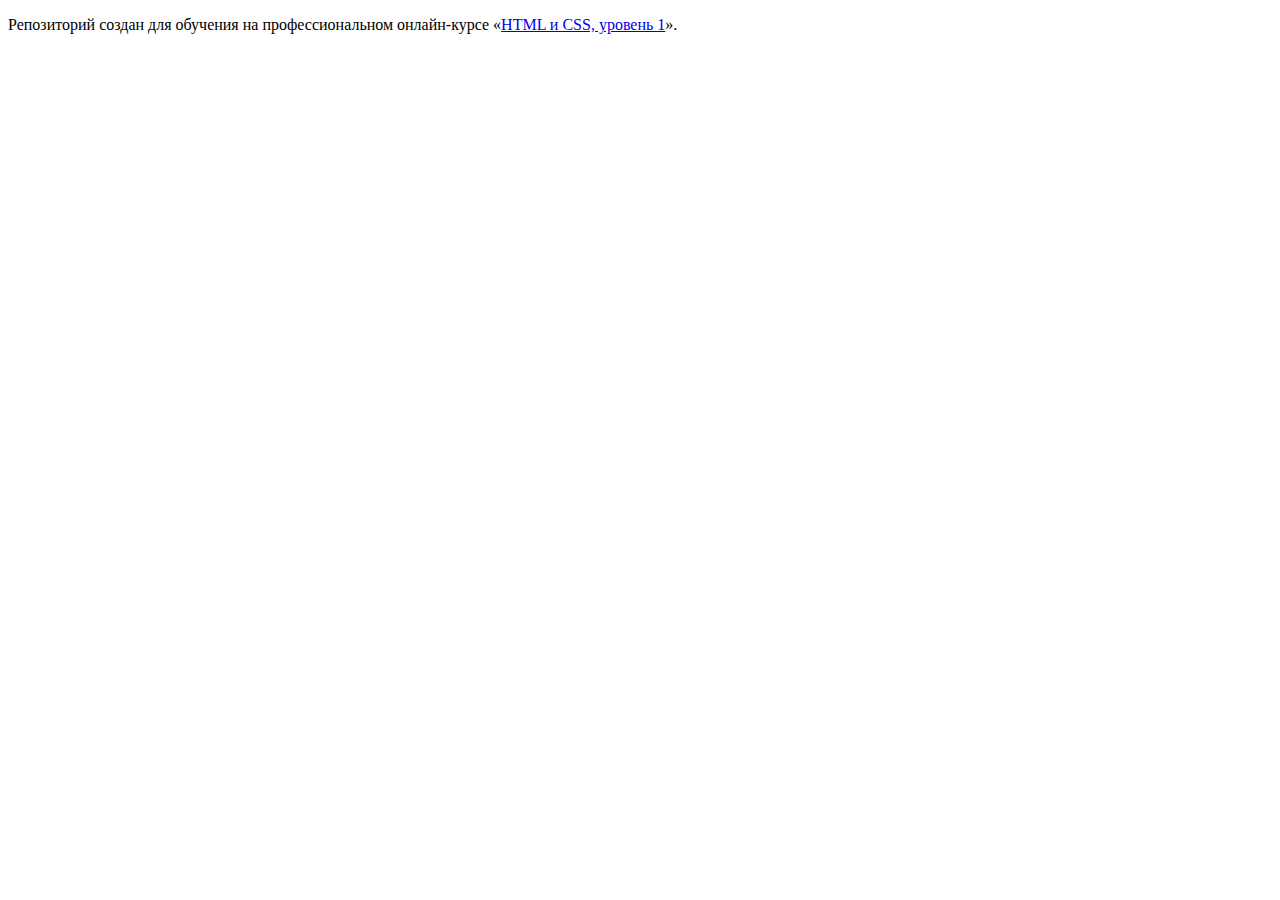
==== index.html @ 5f6dd6d1 ":hatching_chick:" ====
<!DOCTYPE html>
<html lang="ru">
  <head>
    <meta charset="utf-8">
    <title>HTML Academy: Девайс</title>
  </head>
  <body>

    <p>Репозиторий создан для обучения на профессиональном онлайн‑курсе «<a href="https://htmlacademy.ru/intensive/htmlcss">HTML и CSS, уровень 1</a>».</p>

  </body>
</html>
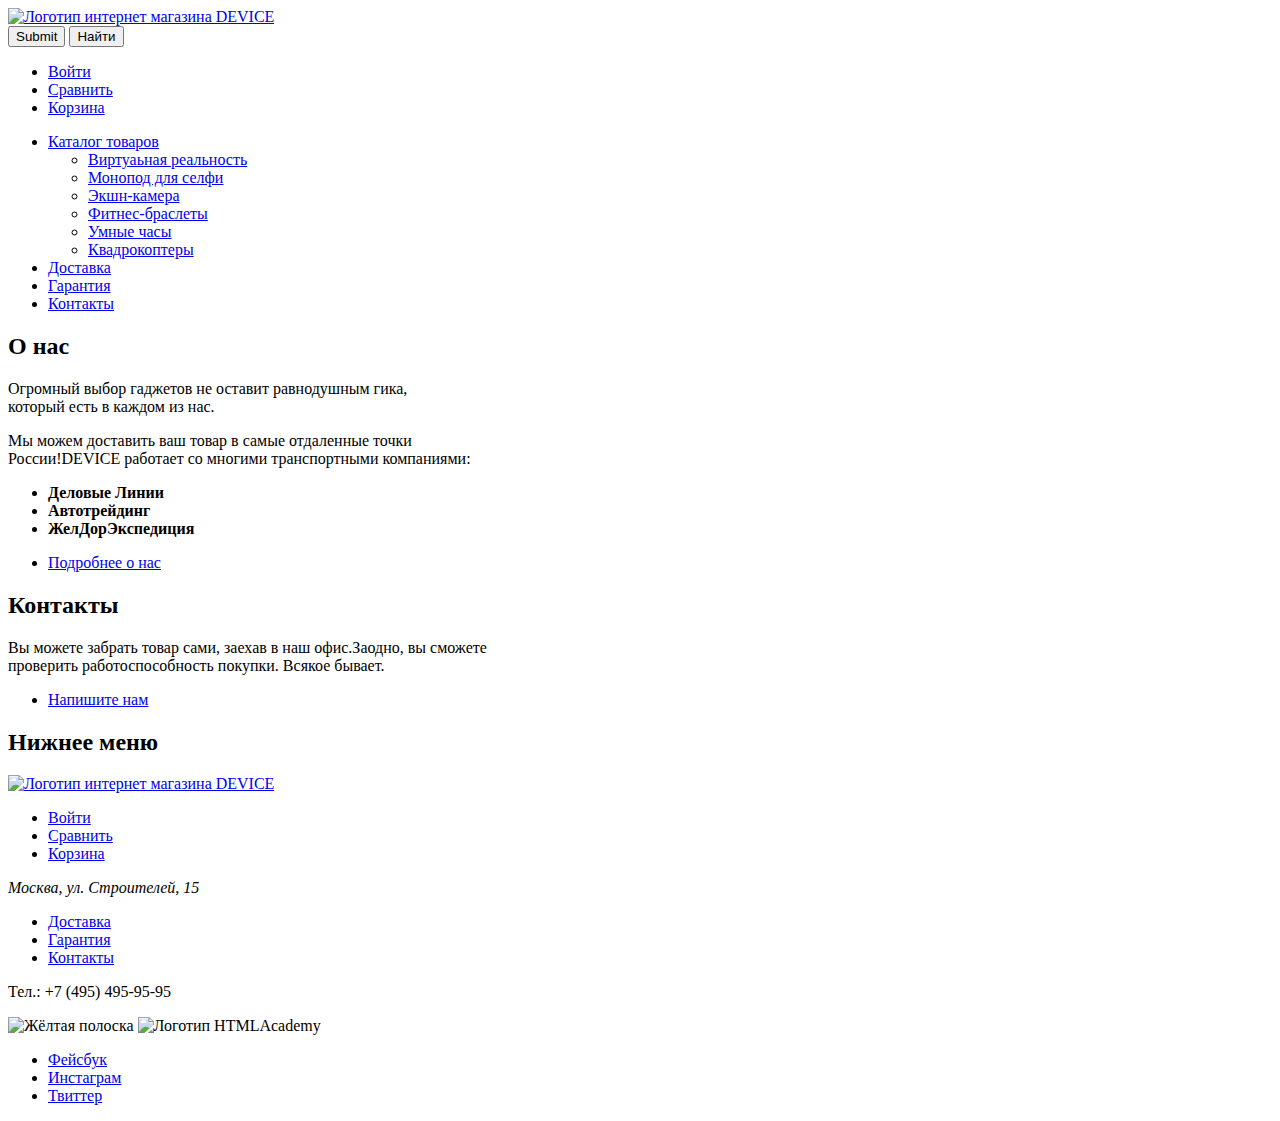
==== commit 62ecb8b2: "Разметка" ====
--- a/index.html
+++ b/index.html
@@ -5,8 +5,105 @@
     <title>HTML Academy: Девайс</title>
   </head>
   <body>
+<header class="main-header">
+  <a class="main-header-logo" href="index.html">
+    <img src="img/logo.svg" width="" height="" alt="Логотип интернет магазина DEVICE">
+  </a>
+    <form class="site-search">
+          <input type="submit" class="search-item" placeholder="Поиск по сайту">
+          <button type="submit" class="button">Найти</button>
+      </form>
+      <ul class="main-header">
+        <li class="login"><a href="#">Войти</a></li>  
+        <li class="compare"><a href="#">Сравнить</a></li>
+        <li class="basket"><a href="#">Корзина</a></li>
+      </ul>
+      <nav class="main-navigation">
+        <ul class="sait-navigation"> 
+          <li><a href="catalog.html">Каталог товаров</a></li>
+          <ul class="investment-catalog"> 
+              <li><a href="#">Виртуаьная реальность</a></li>
+              <li><a href="#">Монопод для селфи</a></li> 
+              <li><a href="#">Экшн-камера</a></li>  
+              <li><a href="#">Фитнес-браслеты</a></li>
+              <li><a href="#">Умные часы</a></li>  
+              <li><a href="#">Квадрокоптеры</a></li>             
+            </ul>
+          <li><a href="#">Доставка</a></li> 
+          <li><a href="#">Гарантия</a></li>  
+          <li><a href="#">Контакты</a></li>           
+        </ul>
+      </nav>
+  </header>  
 
-    <p>Репозиторий создан для обучения на профессиональном онлайн‑курсе «<a href="https://htmlacademy.ru/intensive/htmlcss">HTML и CSS, уровень 1</a>».</p>
+  <main class="container">
 
+    <section class="info-us">
+      <h2>О нас</h2>
+      <p>Огромный выбор гаджетов не оставит равнодушным гика,<br>
+         который есть в каждом из нас.</p>
+      <p>Мы можем доставить ваш товар в самые отдаленные точки<br>
+         России!DEVICE работает со многими транспортными компаниями:</p>
+      <ul class="info-logistic">
+        <li><strong>Деловые Линии</strong></li>
+        <li><strong>Автотрейдинг</strong></li>
+        <li><strong>ЖелДорЭкспедиция</strong></li>
+      </ul>    
+      <ul>
+          <li><a href="#">Подробнее о нас</a></li>        
+        </ul>
+    </section>
+
+    <section class="contacts">
+      <h2>Контакты</h2>
+      <p>Вы можете забрать товар сами, заехав в наш офис.Заодно, вы сможете<br>
+         проверить работоспособность покупки. Всякое бывает.</p>
+         <div class="map">
+           <a href="map.html"></a>
+          </div>
+          <ul>          
+              <li><a href="#">Напишите нам</a></li>
+            </ul>
+    </section>
+     </main>
+
+  <footer class="main-footer">
+    <section>
+        <h2 class="visually-hidden">Нижнее меню</h2>    
+      <a class="main-header-logo" href="index.html">
+          <img src="img/logo.svg" width="" height="" alt="Логотип интернет магазина DEVICE">
+        </a>        
+        <ul class="main-header">
+          <li class="login"><a href="#">Войти</a></li>  
+          <li class="compare"><a href="#">Сравнить</a></li>
+          <li class="basket"><a href="#">Корзина</a></li>
+        </ul>     
+        <div class="adress">
+            <address>Москва, ул. Строителей, 15</address>   
+        </div>        
+        <div class="footer-elements">
+          <ul class="footer-elements-list">
+              <li><a href="#">Доставка</a></li> 
+              <li><a href="#">Гарантия</a></li>  
+              <li><a href="#">Контакты</a></li>   
+          </ul>
+        </div>
+        <div class="tel">
+          <p>Тел.: +7 (495) 495-95-95</p>
+        </div>        
+      </section>
+  </footer>
+
+  <div>
+    <img src="http://placehold.it/150x100" alt="Жёлтая полоска">
+    <img src="http://placehold.it/150x100" alt="Логотип HTMLAcademy">
+  </div>
+  <div class="footer-social">
+    <ul class="social-list">      
+      <li><a class="social-button" href="https://www.facebook.com">Фейсбук</a></li> 
+      <li><a class="social-button" href="https://www.instagram.com">Инстаграм</a></li>
+      <li><a class="social-button" href="https://twitter.com">Твиттер</a></li> 
+    </ul>
+  </div> 
   </body>
 </html>
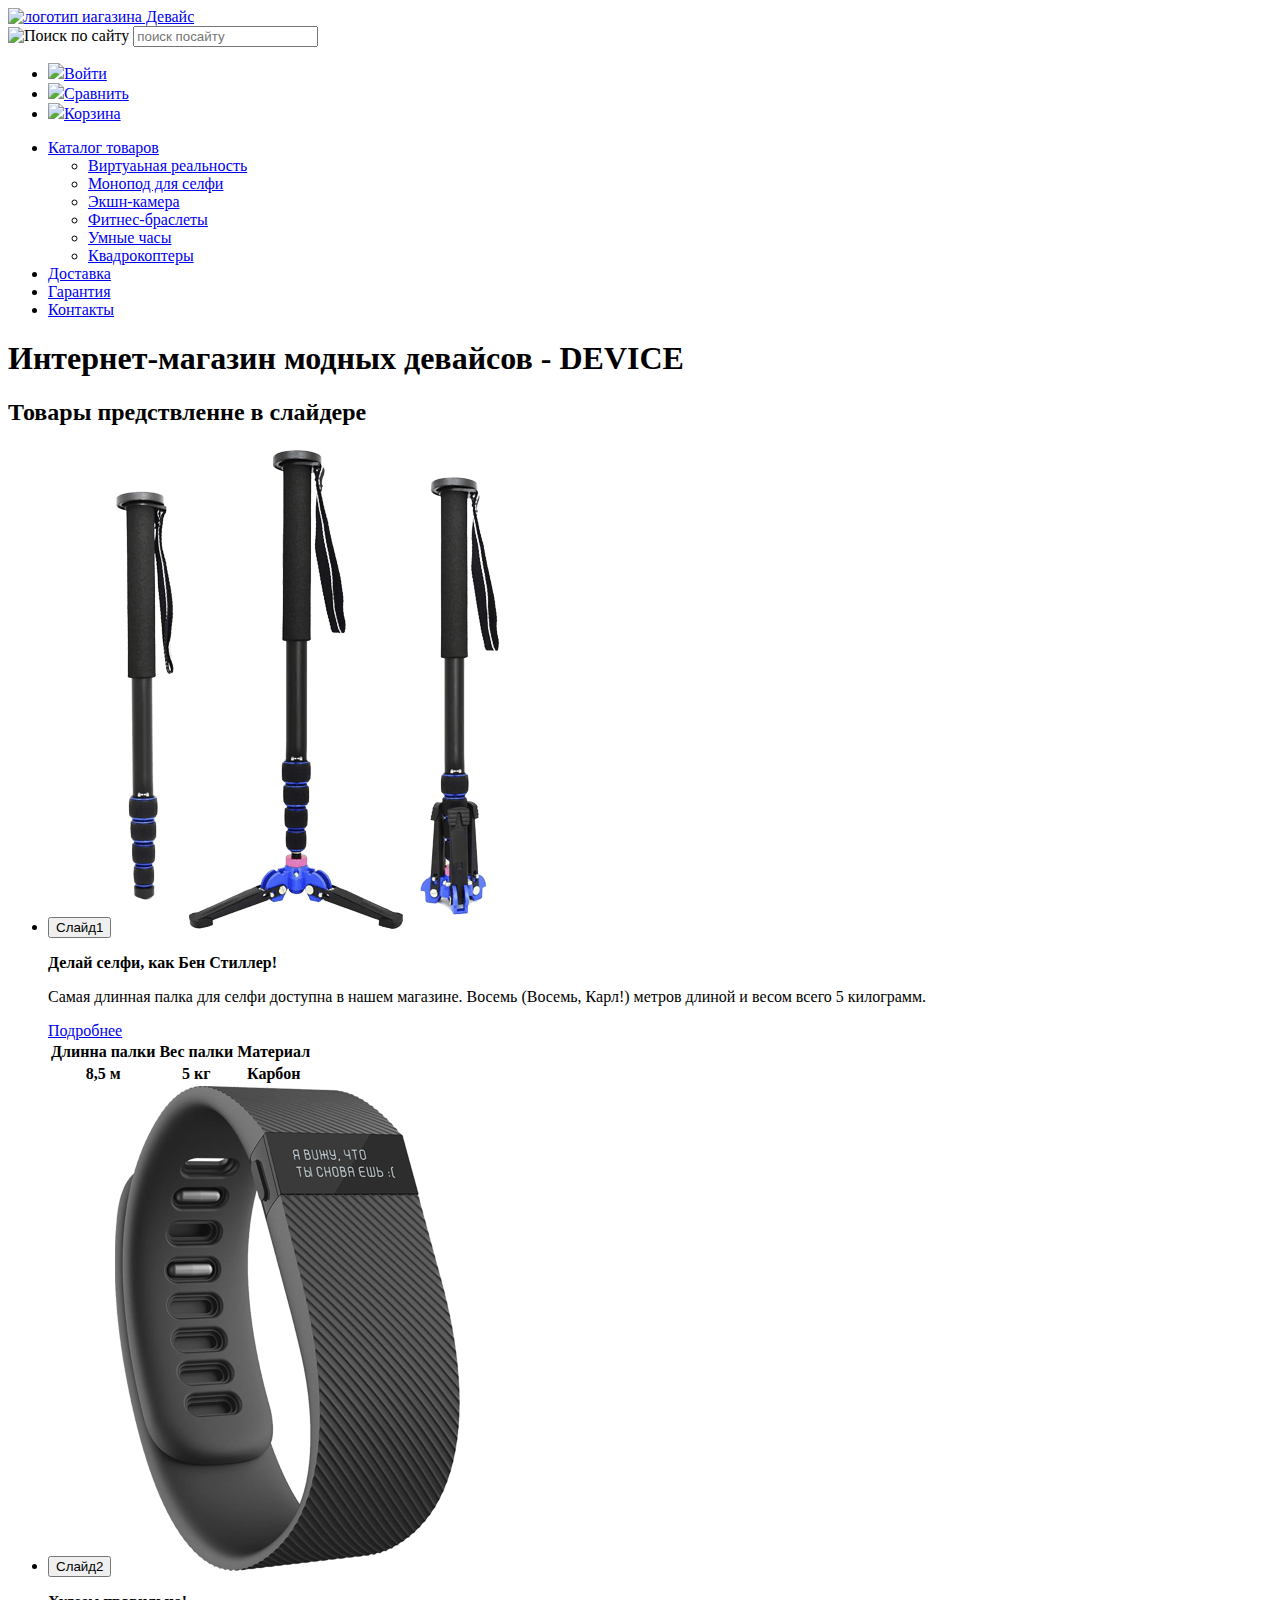
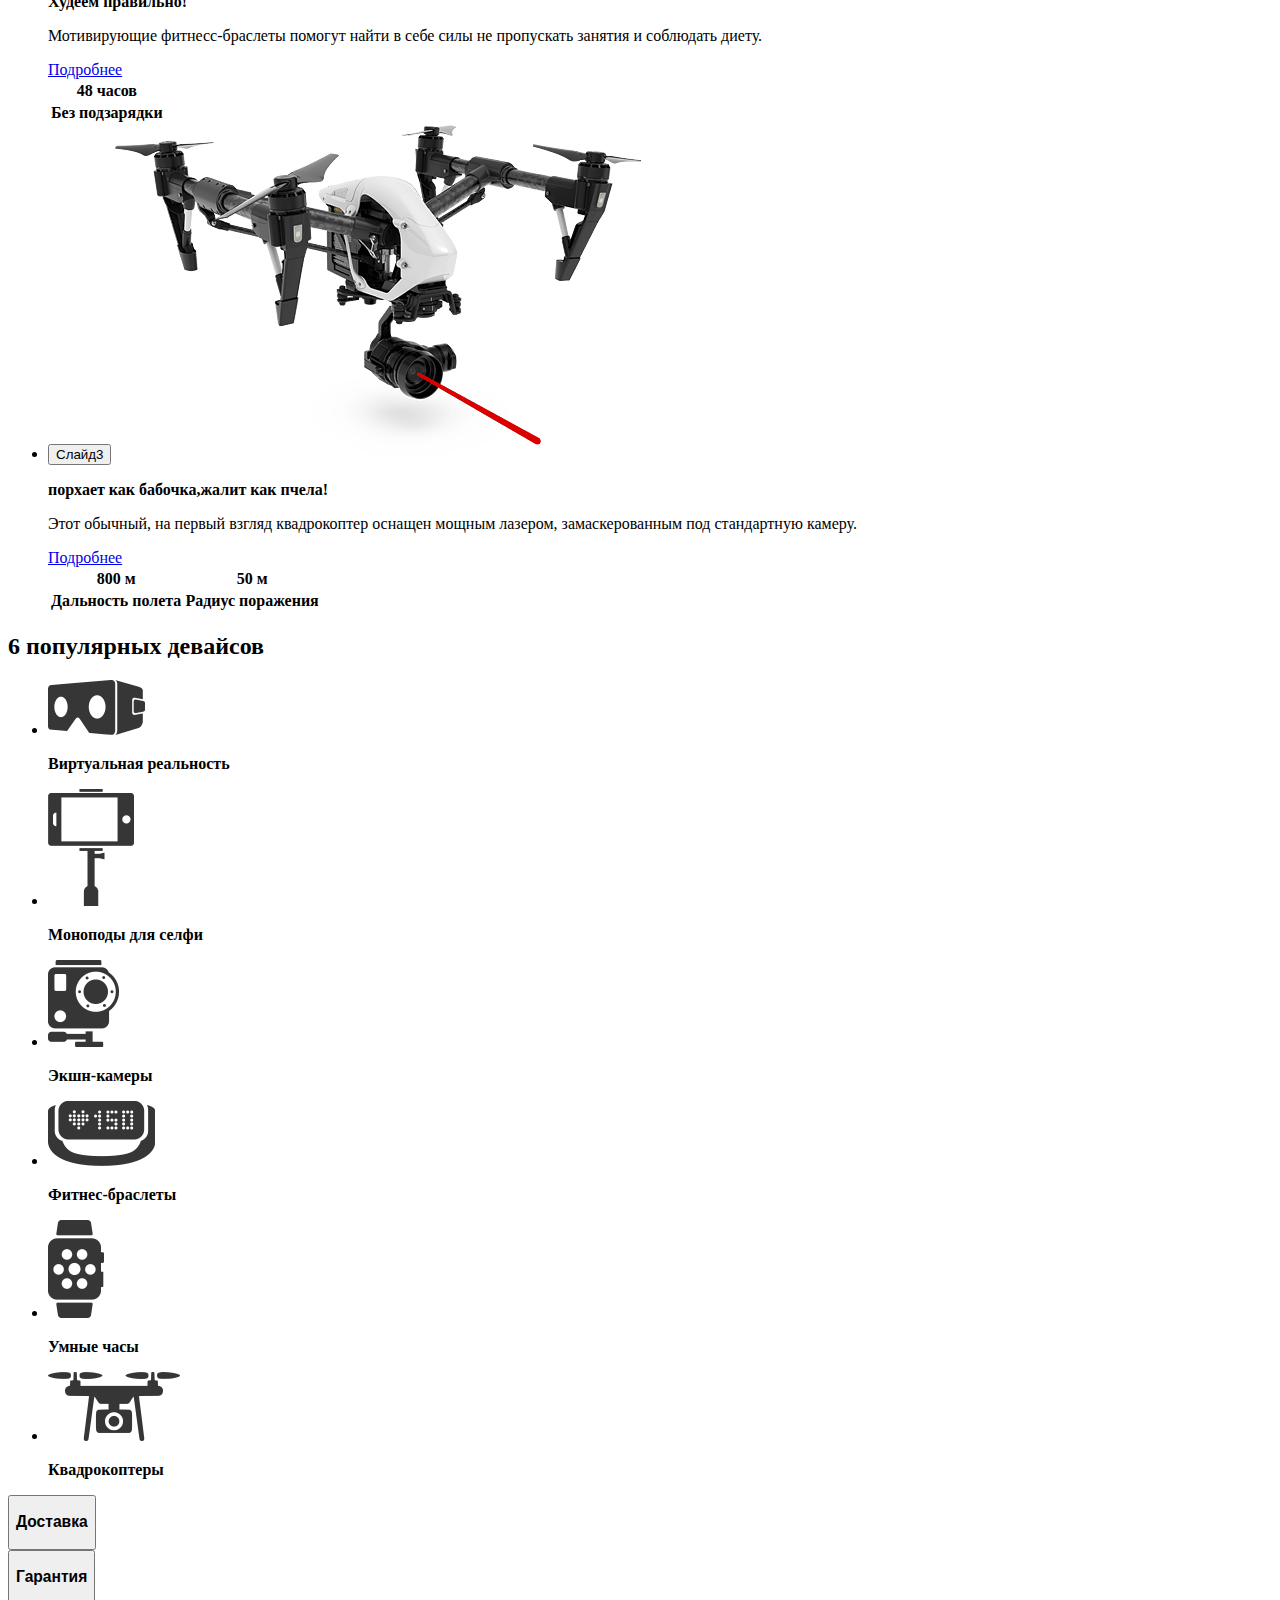
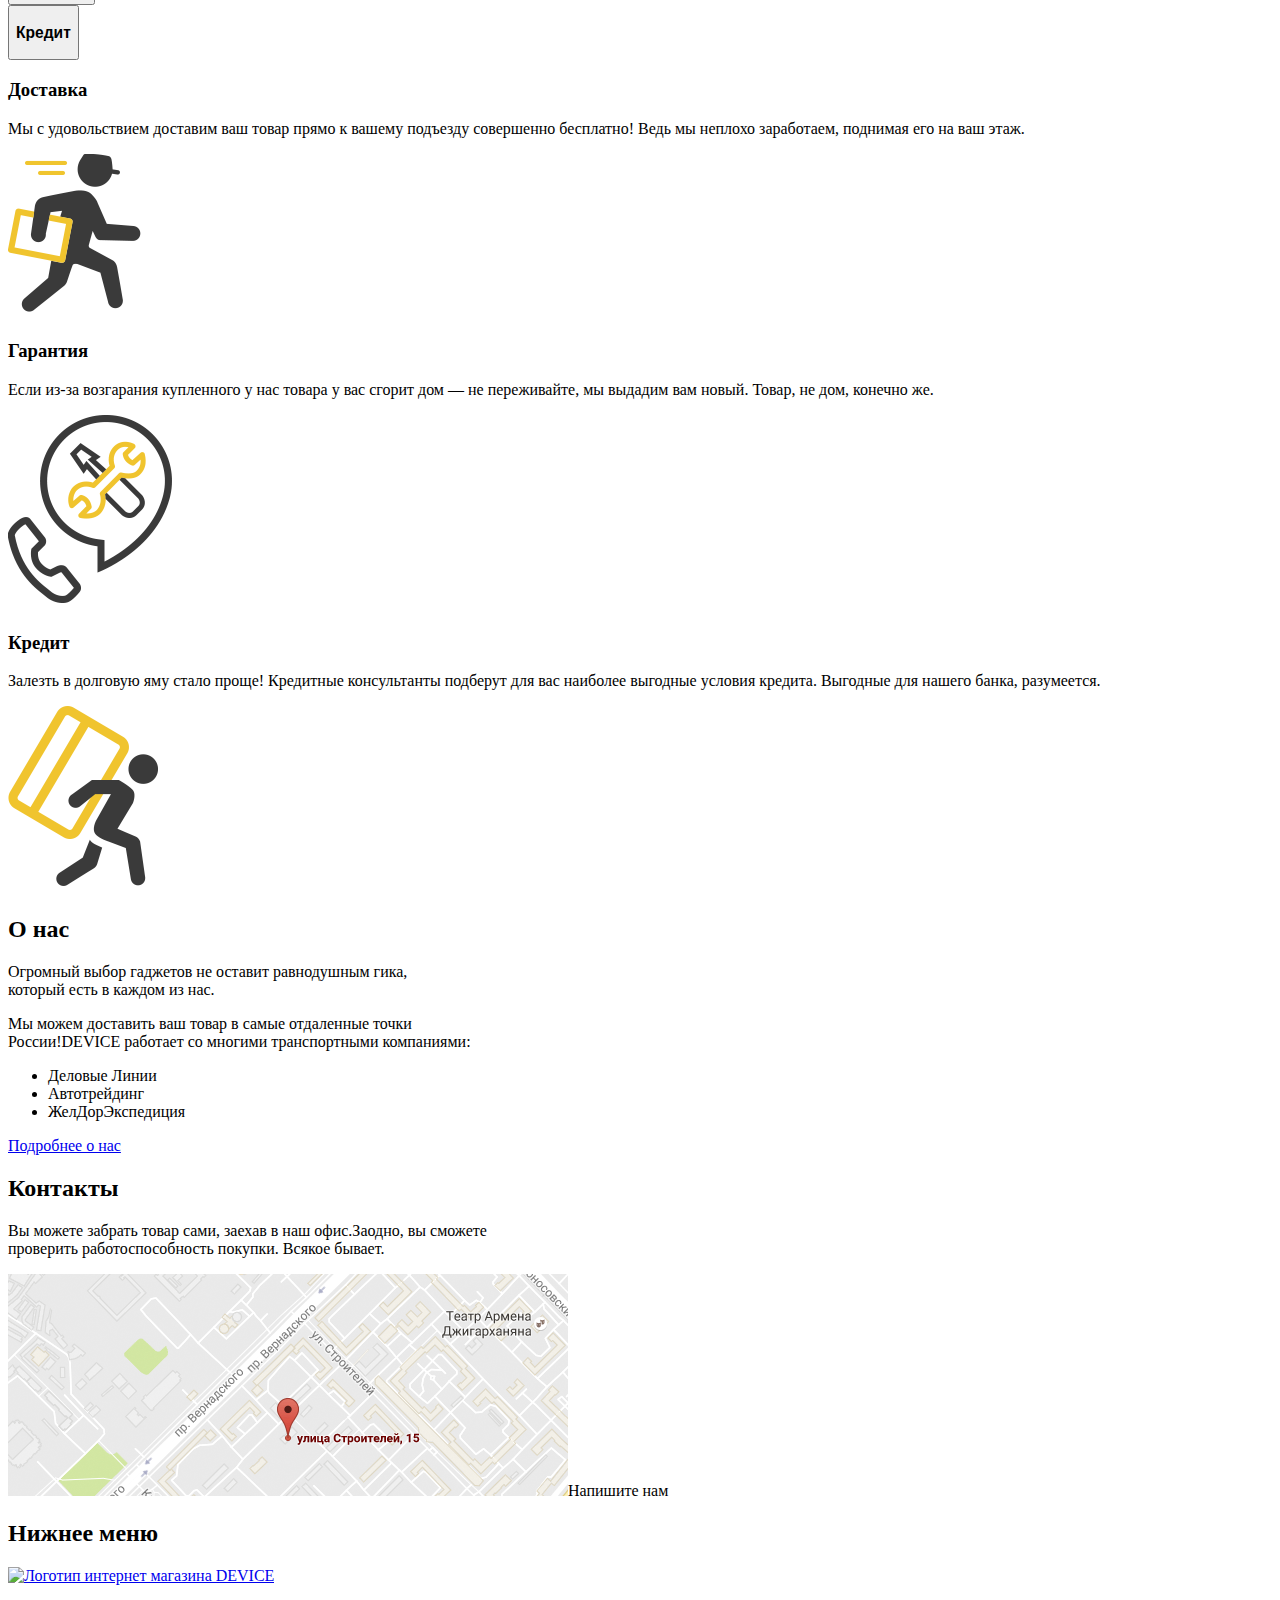
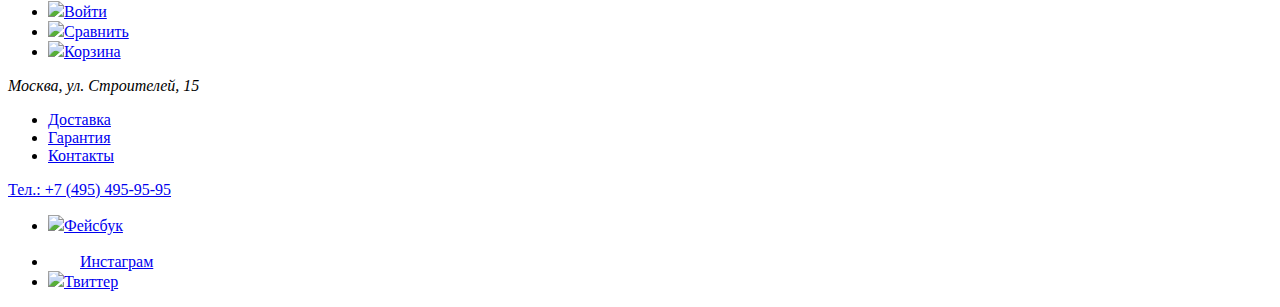
==== commit a264aa49: "исправил ошибки" ====
--- a/index.html
+++ b/index.html
@@ -1,109 +1,253 @@
 <!DOCTYPE html>
 <html lang="ru">
-  <head>
-    <meta charset="utf-8">
-    <title>HTML Academy: Девайс</title>
-  </head>
-  <body>
-<header class="main-header">
-  <a class="main-header-logo" href="index.html">
-    <img src="img/logo.svg" width="" height="" alt="Логотип интернет магазина DEVICE">
-  </a>
-    <form class="site-search">
-          <input type="submit" class="search-item" placeholder="Поиск по сайту">
-          <button type="submit" class="button">Найти</button>
-      </form>
-      <ul class="main-header">
-        <li class="login"><a href="#">Войти</a></li>  
-        <li class="compare"><a href="#">Сравнить</a></li>
-        <li class="basket"><a href="#">Корзина</a></li>
-      </ul>
-      <nav class="main-navigation">
-        <ul class="sait-navigation"> 
-          <li><a href="catalog.html">Каталог товаров</a></li>
-          <ul class="investment-catalog"> 
-              <li><a href="#">Виртуаьная реальность</a></li>
-              <li><a href="#">Монопод для селфи</a></li> 
-              <li><a href="#">Экшн-камера</a></li>  
-              <li><a href="#">Фитнес-браслеты</a></li>
-              <li><a href="#">Умные часы</a></li>  
-              <li><a href="#">Квадрокоптеры</a></li>             
-            </ul>
-          <li><a href="#">Доставка</a></li> 
-          <li><a href="#">Гарантия</a></li>  
-          <li><a href="#">Контакты</a></li>           
-        </ul>
-      </nav>
-  </header>  
-
-  <main class="container">
-
-    <section class="info-us">
-      <h2>О нас</h2>
-      <p>Огромный выбор гаджетов не оставит равнодушным гика,<br>
-         который есть в каждом из нас.</p>
-      <p>Мы можем доставить ваш товар в самые отдаленные точки<br>
-         России!DEVICE работает со многими транспортными компаниями:</p>
-      <ul class="info-logistic">
-        <li><strong>Деловые Линии</strong></li>
-        <li><strong>Автотрейдинг</strong></li>
-        <li><strong>ЖелДорЭкспедиция</strong></li>
-      </ul>    
-      <ul>
-          <li><a href="#">Подробнее о нас</a></li>        
-        </ul>
-    </section>
-
-    <section class="contacts">
-      <h2>Контакты</h2>
-      <p>Вы можете забрать товар сами, заехав в наш офис.Заодно, вы сможете<br>
-         проверить работоспособность покупки. Всякое бывает.</p>
-         <div class="map">
-           <a href="map.html"></a>
-          </div>
-          <ul>          
-              <li><a href="#">Напишите нам</a></li>
-            </ul>
-    </section>
-     </main>
-
-  <footer class="main-footer">
-    <section>
-        <h2 class="visually-hidden">Нижнее меню</h2>    
-      <a class="main-header-logo" href="index.html">
-          <img src="img/logo.svg" width="" height="" alt="Логотип интернет магазина DEVICE">
-        </a>        
-        <ul class="main-header">
-          <li class="login"><a href="#">Войти</a></li>  
-          <li class="compare"><a href="#">Сравнить</a></li>
-          <li class="basket"><a href="#">Корзина</a></li>
-        </ul>     
-        <div class="adress">
-            <address>Москва, ул. Строителей, 15</address>   
-        </div>        
-        <div class="footer-elements">
-          <ul class="footer-elements-list">
-              <li><a href="#">Доставка</a></li> 
-              <li><a href="#">Гарантия</a></li>  
-              <li><a href="#">Контакты</a></li>   
-          </ul>
-        </div>
-        <div class="tel">
-          <p>Тел.: +7 (495) 495-95-95</p>
-        </div>        
-      </section>
-  </footer>
-
-  <div>
-    <img src="http://placehold.it/150x100" alt="Жёлтая полоска">
-    <img src="http://placehold.it/150x100" alt="Логотип HTMLAcademy">
-  </div>
-  <div class="footer-social">
-    <ul class="social-list">      
-      <li><a class="social-button" href="https://www.facebook.com">Фейсбук</a></li> 
-      <li><a class="social-button" href="https://www.instagram.com">Инстаграм</a></li>
-      <li><a class="social-button" href="https://twitter.com">Твиттер</a></li> 
-    </ul>
-  </div> 
-  </body>
-</html>
+<head>
+	<meta charset="utf-8">
+	<title>HTML Academy: Девайс</title>
+</head>
+<body>
+	<header class="main-header">
+		<a class="main-header-logo" href="index.html"><img alt="логотип иагазина Девайс" src="img/logo.svg"></a>
+		<form action="" class="search" method="get">
+			<img alt="Поиск по сайту" src="img/search.svg"> <input class="input-search" name="search" placeholder="поиск посайту" type="search"><!--Убрал кнопку найти-->
+		</form>
+		<ul class="main-header">
+			<li class="login">
+				<a href="#"><img src="img/user.svg">Войти</a>
+			</li>
+			<li class="compare">
+				<a href="#"><img src="img/compare.svg">Сравнить</a>
+			</li>
+			<li class="basket">
+				<a href="#"><img src="img/cart.svg">Корзина</a>
+			</li>
+		</ul>
+		<nav class="main-navigation">
+			<ul class="sait-navigation">
+				<li>
+					<a href="catalog.html">Каталог товаров</a>
+				</li>
+				<li style="list-style: none; display: inline">
+					<ul class="investment-catalog">
+						<li>
+							<a href="#">Виртуаьная реальность</a>
+						</li>
+						<li>
+							<a href="#">Монопод для селфи</a>
+						</li>
+						<li>
+							<a href="#">Экшн-камера</a>
+						</li>
+						<li>
+							<a href="#">Фитнес-браслеты</a>
+						</li>
+						<li>
+							<a href="#">Умные часы</a>
+						</li>
+						<li>
+							<a href="#">Квадрокоптеры</a>
+						</li>
+					</ul>
+				</li>
+				<li>
+					<a href="#">Доставка</a>
+				</li>
+				<li>
+					<a href="#">Гарантия</a>
+				</li>
+				<li>
+					<a href="#">Контакты</a>
+				</li>
+			</ul>
+		</nav>
+	</header>
+	<main class="container">
+		<h1 class="visually-hidden">Интернет-магазин модных девайсов - DEVICE</h1><!--добавляю слайдер-->
+		<section class="slaider">
+			<h2 class="visually-hidden">Товары предствленне в слайдере</h2>
+			<ul class="slider-button">
+				<li class="slider-radio">
+					<button class="slider-btn" type="button">Слайд1</button> <img alt="первый слайд" src="img/slider-1.png">
+					<p><b>Делай селфи, как Бен Стиллер!</b></p>
+					<p>Самая длинная палка для селфи доступна в нашем магазине. Восемь (Восемь, Карл!) метров длиной и весом всего 5 килограмм.</p><a href="#">Подробнее</a>
+					<table>
+						<tr>
+							<th>Длинна палки</th>
+							<th>Вес палки</th>
+							<th>Материал</th>
+						</tr>
+						<tr>
+							<th>8,5 м</th>
+							<th>5 кг</th>
+							<th>Карбон</th>
+						</tr>
+					</table>
+				</li>
+				<li class="slider-radio">
+					<button class="slider-btn" type="button">Слайд2</button> <img alt="Фитнес-браслет" src="img/slider-2.png">
+					<p><b>Худеем правильно!</b></p>
+					<p>Мотивирующие фитнесc-браслеты помогут найти в себе силы не пропускать занятия и соблюдать диету.</p><a href="#">Подробнее</a>
+					<table>
+						<tr>
+							<th>48 часов</th>
+						</tr>
+						<tr>
+							<th>Без подзарядки</th>
+						</tr>
+					</table>
+				</li>
+				<li class="slider-radio">
+					<button class="slider-btn" type="button">Слайд3</button> <img src="img/slider-3.png">
+					<p><b>порхает как бабочка,жалит как пчела!</b></p>
+					<p>Этот обычный, на первый взгляд квадрокоптер оснащен мощным лазером, замаскерованным под стандартную камеру.</p><a href="#">Подробнее</a>
+					<table>
+						<tr>
+							<th>800 м</th>
+							<th>50 м</th>
+						</tr>
+						<tr>
+							<th>Дальность полета</th>
+							<th>Радиус поражения</th>
+						</tr>
+					</table>
+				</li>
+			</ul>
+		</section>
+		<section class="popular-product">
+			<h2 class="visually-hidden">6 популярных девайсов</h2>
+			<ul class="popular-list">
+				<li class="popular-item">
+					<img alt="Виртуальная реальность" src="img/virtual-really.svg">
+					<p><b>Виртуальная реальность</b></p>
+				</li>
+				<li class="popular-item">
+					<a href="catalog.html"><img alt="Моноподы для селфи" src="img/selfy-monopod.svg"></a>
+					<p><b>Моноподы для селфи</b></p>
+				</li>
+				<li class="popular-item">
+					<img alt="Экшн-камеры" src="img/action-camera.svg">
+					<p><b>Экшн-камеры</b></p>
+				</li>
+				<li class="popular-item">
+					<img alt="Фитнес-браслеты" src="img/fitness-br.svg">
+					<p><b>Фитнес-браслеты</b></p>
+				</li>
+				<li class="popular-item">
+					<img alt="Умные часы" src="img/clock.svg">
+					<p><b>Умные часы</b></p>
+				</li>
+				<li class="popular-item">
+					<img alt="Квадрокоптеры" src="img/dron.svg">
+					<p><b>Квадрокоптеры</b></p>
+				</li>
+			</ul>
+		</section>
+		<section class="side-slider-delivery-guarantee-credit">
+			<div class="dilivery-slide">
+				<button class="dilivery-slide slide-delivery" type="button">
+				<h3>Доставка</h3></button>
+			</div>
+			<div class="guarantee-slide">
+				<button class="guarantee-slide slide-guarantee" type="button">
+				<h3>Гарантия</h3></button>
+			</div>
+			<div class="loan-slide">
+				<button class="loan-slide slide-credit" type="button">
+				<h3>Кредит</h3></button>
+			</div>
+		</section>
+		<section class="servises-delivery">
+			<div class="delivery-info">
+			   <h3>Доставка</h3>
+            <p>Мы с удовольствием доставим ваш товар прямо к вашему подъезду совершенно бесплатно! Ведь мы неплохо заработаем, поднимая его на ваш этаж.</p>
+            <img alt="картинка в доставке" src="img/delivery.png">
+         </div>
+		</section>
+		<section class="servises-guarantee">
+			<div class="guarantee-info">
+			   <h3>Гарантия</h3>
+            <p>Если из-за возгарания купленного у нас товара у вас сгорит дом — не переживайте, мы выдадим вам новый. Товар, не дом, конечно же.</p>
+            <img alt="картинка в гарантии" src="img/warranty.png">
+         </div>
+		</section>
+		<section class="servises-credit">
+			<div class="credit-info">
+			   <h3>Кредит</h3>
+            <p>Залезть в долговую яму стало проще! Кредитные консультанты подберут для вас наиболее выгодные условия кредита. Выгодные для нашего банка, разумеется.</p>
+            <img alt="Картинка про кредит" src="img/credit.png">
+         </div>
+		</section>
+		<section class="info-us">
+			<h2>О нас</h2>
+			<p>Огромный выбор гаджетов не оставит равнодушным гика,<br>
+			который есть в каждом из нас.</p>
+			<p>Мы можем доставить ваш товар в самые отдаленные точки<br>
+         России!DEVICE работает со многими транспортными компаниями:
+         </p>
+			<ul class="info-logistic">
+				<li>Деловые Линии</li>
+				<li>Автотрейдинг</li>
+				<li>ЖелДорЭкспедиция</li>
+         </ul>
+         <a href="#">Подробнее о нас</a><!--Убрал список-->
+		</section>
+		<section class="contacts">
+			<h2>Контакты</h2>
+			<p>Вы можете забрать товар сами, заехав в наш офис.Заодно, вы сможете<br>
+			проверить работоспособность покупки. Всякое бывает.</p>
+			<div class="map">
+				<a href="map.html"></a>
+			</div>
+			<div class="map-site">
+				<img class="map-item" src="img/map.jpg.png">Напишите нам<!--Убрал список-->
+			</div>
+		</section>
+	</main>
+	<footer class="main-footer">
+		<!--Убрал section-->
+		<h2 class="visually-hidden">Нижнее меню</h2><a class="main-header-logo" href="index.html"><img alt="Логотип интернет магазина DEVICE" height="" src="img/logo.svg" width=""></a>
+		<ul class="raight-footer-section">
+			<li class="login">
+				<a href="#"><img src="img/user.svg">Войти</a>
+			</li>
+			<li class="compare">
+				<a href="#"><img src="img/compare.svg">Сравнить</a>
+			</li>
+			<li class="basket">
+				<a href="#"><img src="img/cart.svg">Корзина</a>
+			</li>
+		</ul>
+		<div class="adress">
+			<address>
+				Москва, ул. Строителей, 15
+			</address>
+		</div>
+		<div class="footer-elements">
+			<ul class="footer-elements-list">
+				<li>
+					<a href="#">Доставка</a>
+				</li>
+				<li>
+					<a href="#">Гарантия</a>
+				</li>
+				<li>
+					<a href="#">Контакты</a>
+				</li>
+			</ul>
+		</div><a href="tel">Тел.: +7 (495) 495-95-95</a><!--Убрал div и p-->
+	</footer>
+	<div class="footer-social">
+		<ul class="social-list">
+			<!--здесь привел в порядок svg-->
+			<li>
+				<a class="social-button" href="https://www.facebook.com"><img src="img/facebook.svg">Фейсбук</a>
+			</li>
+			<li>
+				<a class="social-button" href="https://www.instagram.com"><img src="img/inst.svg">Инстаграм</a>
+			</li>
+			<li>
+				<a class="social-button" href="https://twitter.com"><img src="img/twitter.svg">Твиттер</a>
+			</li>
+		</ul>
+	</div>
+</body>
+</html>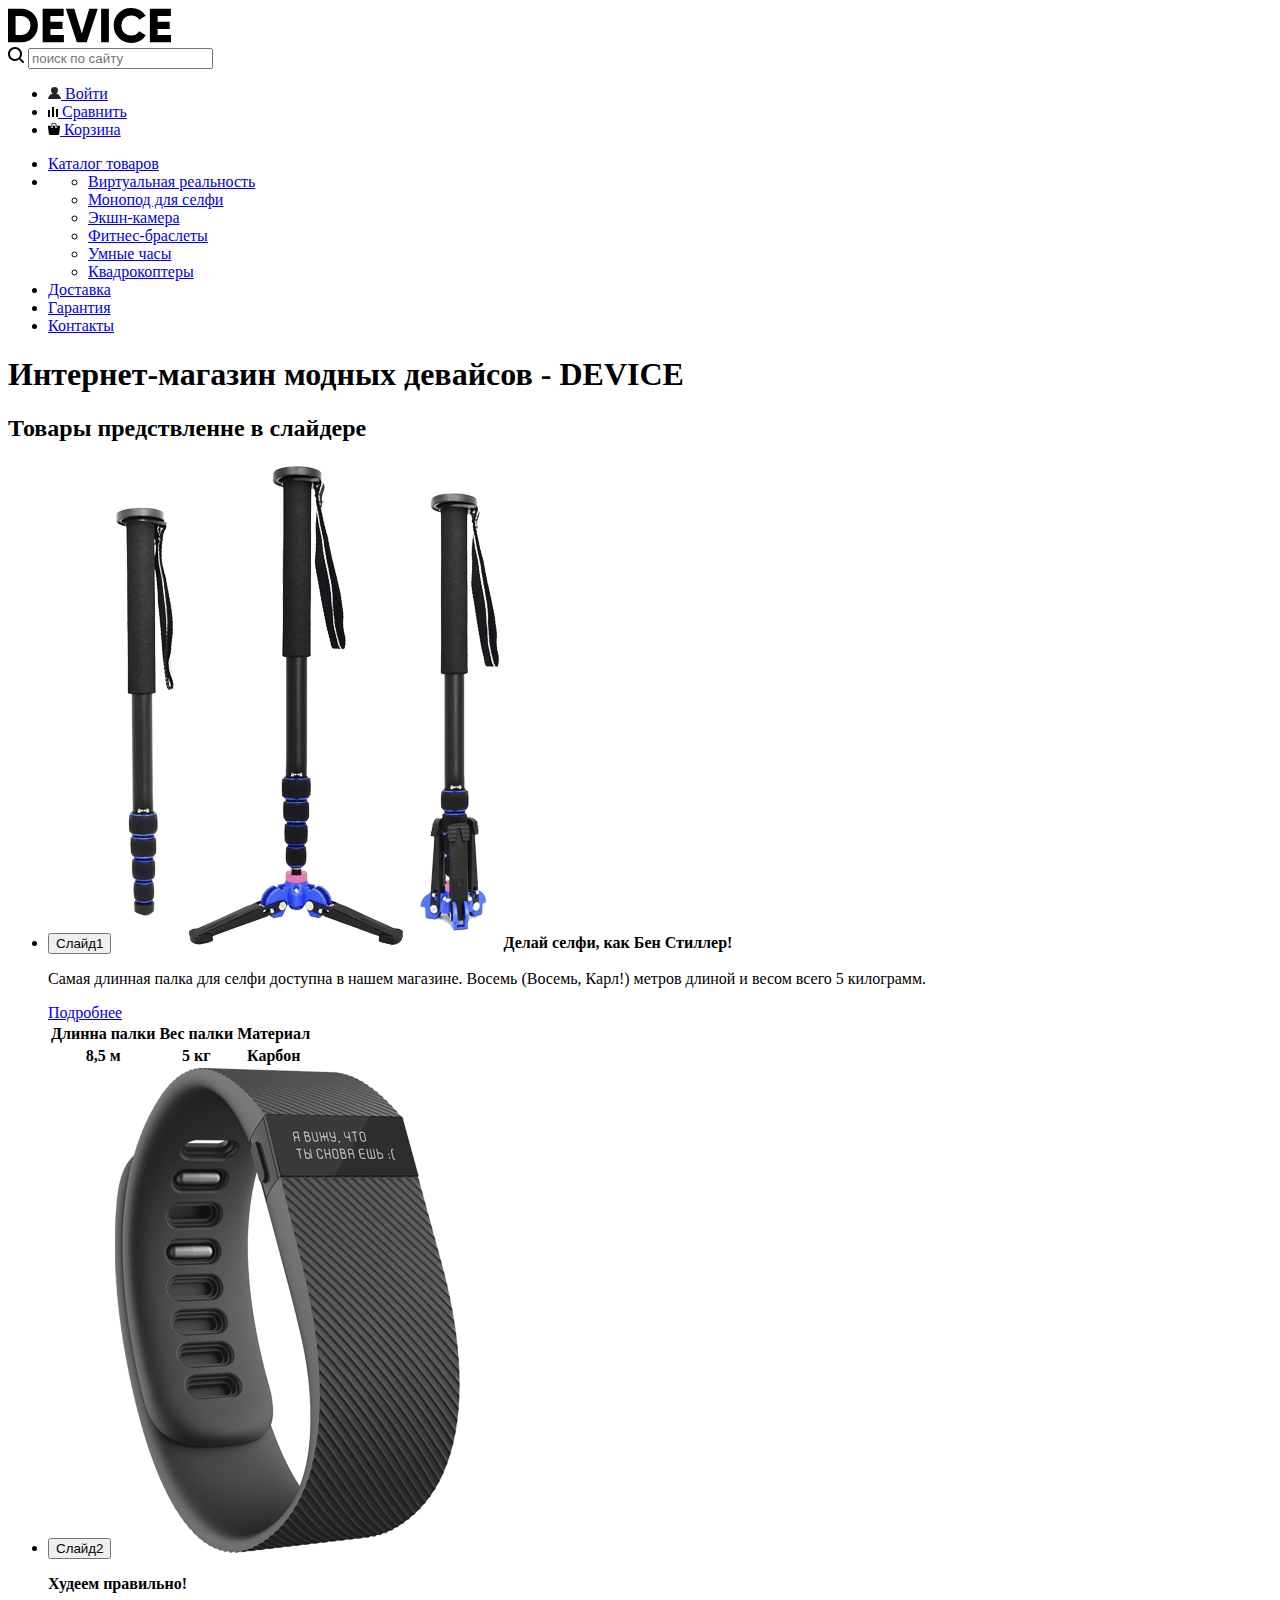
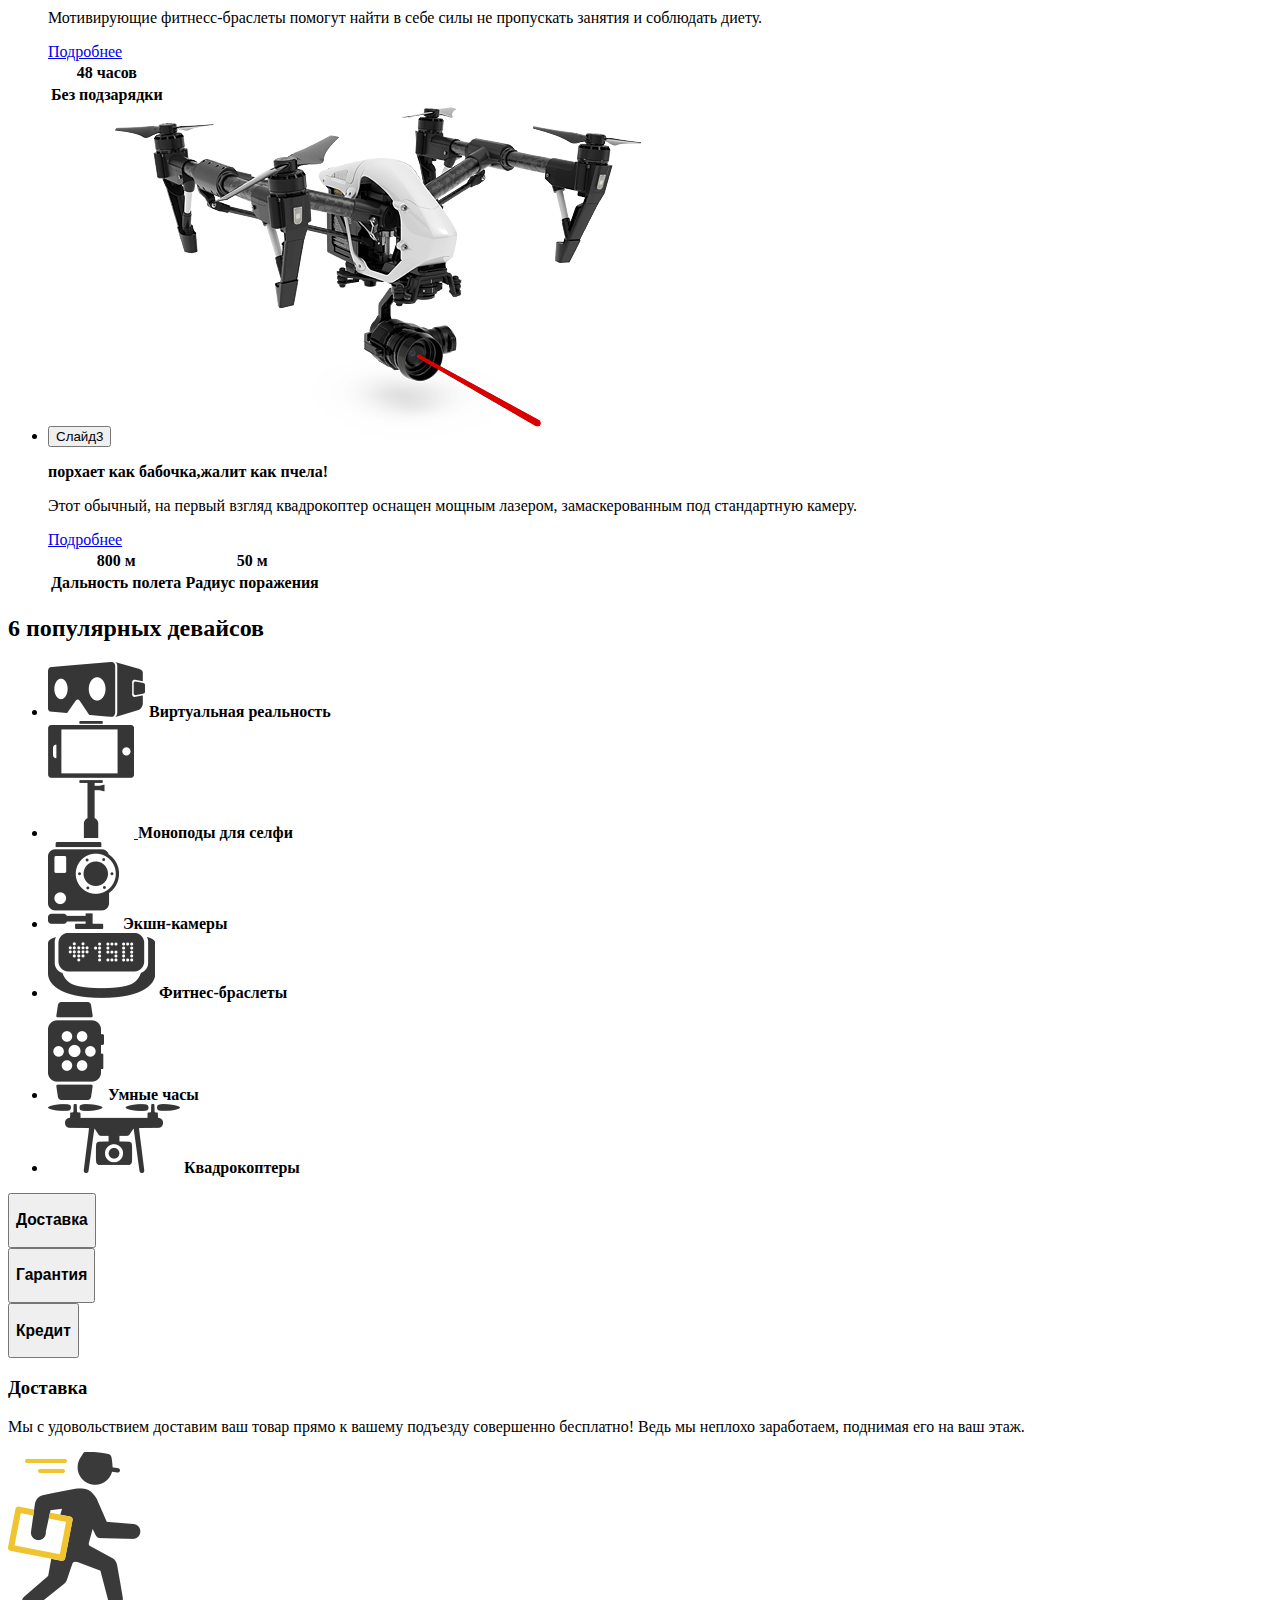
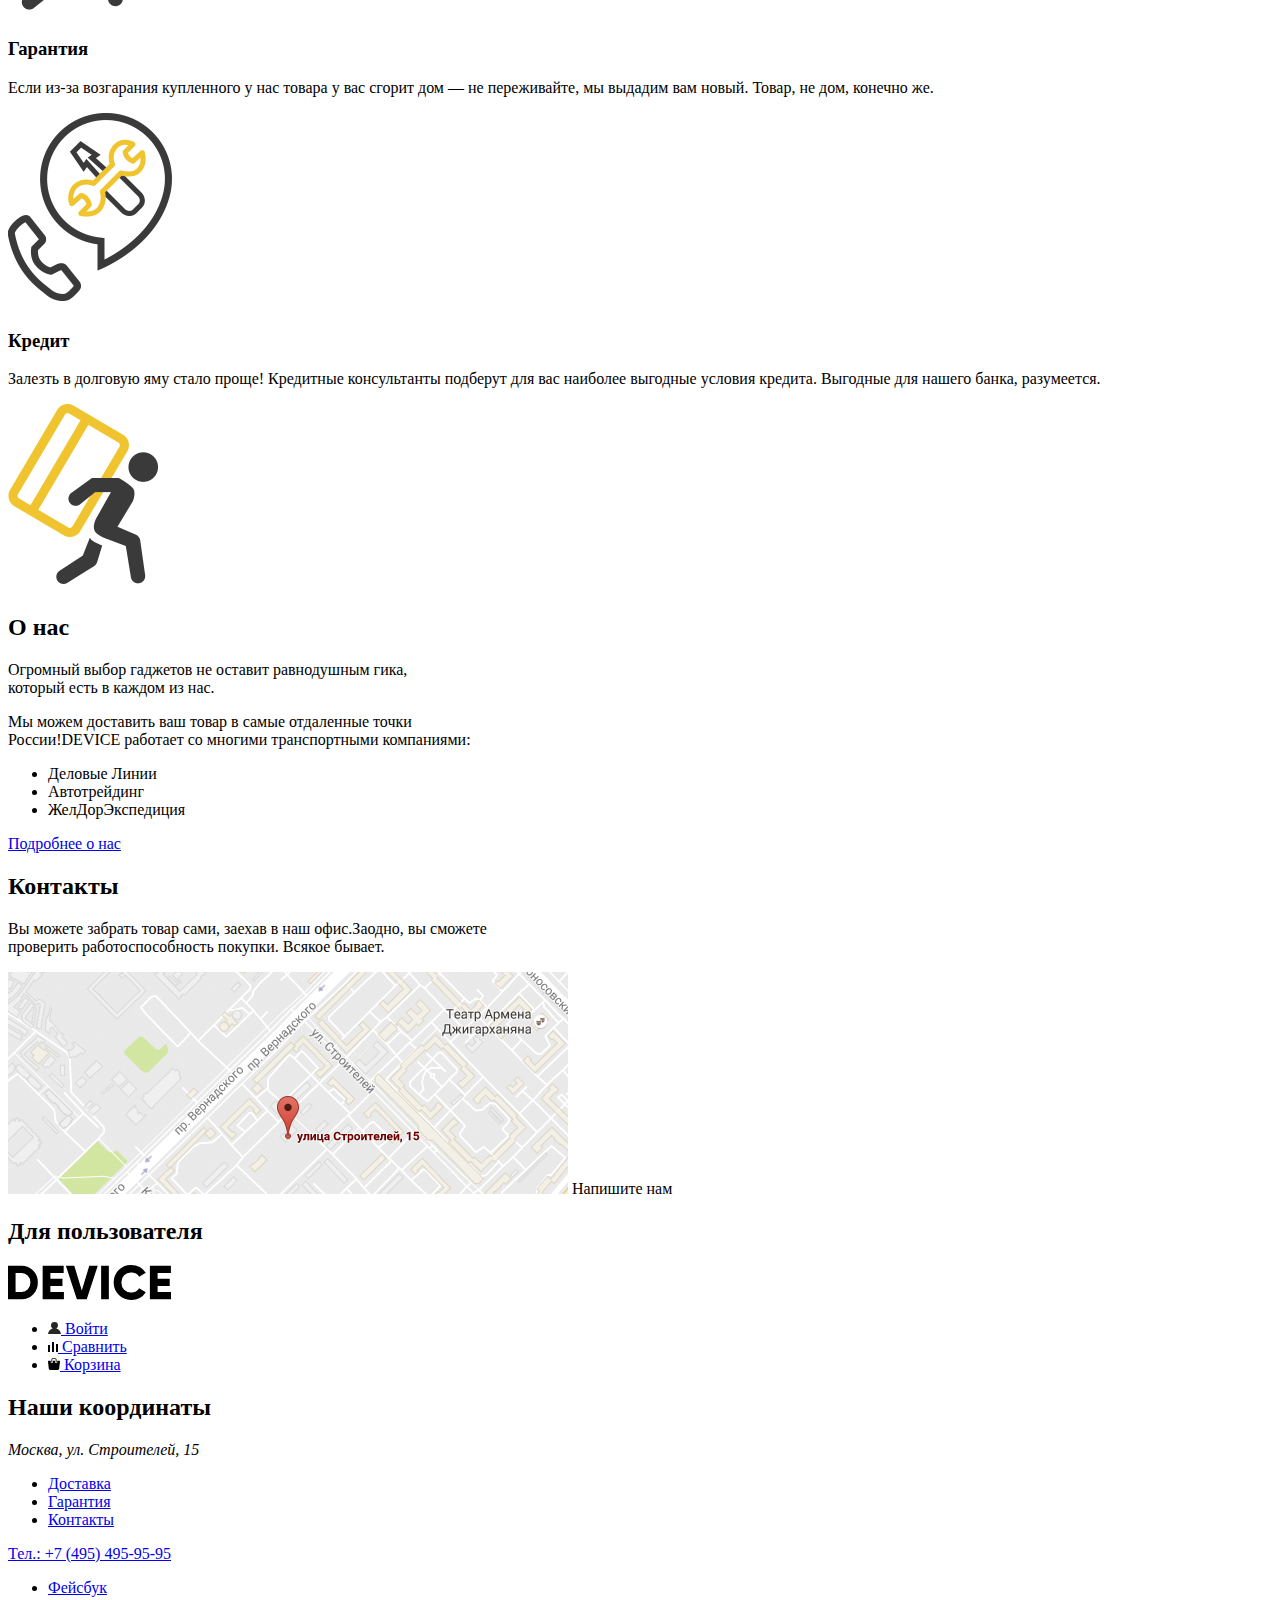
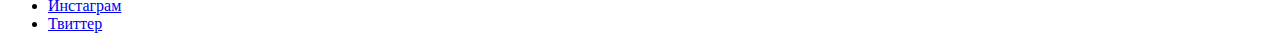
==== commit 8c812572: "внес изменения и оформил форму" ====
--- a/index.html
+++ b/index.html
@@ -1,253 +1,304 @@
 <!DOCTYPE html>
 <html lang="ru">
-<head>
-	<meta charset="utf-8">
-	<title>HTML Academy: Девайс</title>
-</head>
-<body>
-	<header class="main-header">
-		<a class="main-header-logo" href="index.html"><img alt="логотип иагазина Девайс" src="img/logo.svg"></a>
-		<form action="" class="search" method="get">
-			<img alt="Поиск по сайту" src="img/search.svg"> <input class="input-search" name="search" placeholder="поиск посайту" type="search"><!--Убрал кнопку найти-->
-		</form>
-		<ul class="main-header">
-			<li class="login">
-				<a href="#"><img src="img/user.svg">Войти</a>
-			</li>
-			<li class="compare">
-				<a href="#"><img src="img/compare.svg">Сравнить</a>
-			</li>
-			<li class="basket">
-				<a href="#"><img src="img/cart.svg">Корзина</a>
-			</li>
-		</ul>
-		<nav class="main-navigation">
-			<ul class="sait-navigation">
-				<li>
-					<a href="catalog.html">Каталог товаров</a>
+	<head>
+		<meta charset="utf-8">
+		<title>HTML Academy: Девайс</title>
+	</head>
+	<body>
+		<header class="main-header">
+			<a class="main-header-logo" href="index.html">
+				<svg class="black" xmlns="http://www.w3.org/2000/svg" width="163" height="35">
+					<path d="M-.151.702v33.6h13.532a15.72 15.72 0 0 0 11.72-4.824 16.458 16.458 0 0 0 4.712-11.976 16.458 16.458 0 0 0-4.712-11.976A15.723 15.723 0 0 0 13.381.702H-.151zM7.582 26.91V8.091h5.8a8.646 8.646 0 0 1 6.5 2.568 9.407 9.407 0 0 1 2.489 6.84 9.406 9.406 0 0 1-2.489 6.84 8.642 8.642 0 0 1-6.5 2.568h-5.8zm34.8-5.952h12.082v-7.3H42.378V8.091h13.291V.702H34.645v33.6H55.91V26.91H42.378v-5.952zm36.343 13.344L89.744.702h-8.458l-7.491 24.72L66.304.702h-8.457l11.019 33.6h9.859zm14.4 0h7.733V.702h-7.733v33.6zm38.615-1.416a15.506 15.506 0 0 0 6.041-5.688l-6.67-3.84a7.482 7.482 0 0 1-3.165 3.024 9.87 9.87 0 0 1-4.664 1.1 9.595 9.595 0 0 1-7.177-2.736 9.909 9.909 0 0 1-2.682-7.248 9.909 9.909 0 0 1 2.682-7.248 9.595 9.595 0 0 1 7.177-2.736 9.897 9.897 0 0 1 4.639 1.08 7.592 7.592 0 0 1 3.19 3.048l6.67-3.84a15.873 15.873 0 0 0-6.09-5.688 17.42 17.42 0 0 0-8.409-2.088c-9.779-.272-17.797 7.691-17.591 17.472-.208 9.781 7.809 17.747 17.588 17.476a17.52 17.52 0 0 0 8.458-2.088zm17.881-11.928h12.082v-7.3h-12.085V8.091h13.29V.702h-21.023v33.6h21.265V26.91h-13.532v-5.952z" data-name="-e-logo" fill-rule="evenodd"/>
+				</svg>
+			</a>
+			<form action="https://echo.htmlacademy.ru" class="search" method="get">
+				<svg version="1.1" id="Layer_1" xmlns="http://www.w3.org/2000/svg" xmlns:xlink="http://www.w3.org/1999/xlink" x="0px" y="0px" width="16px" height="16px" viewBox="0 0 16 16" enable-background="new 0 0 16 16" xml:space="preserve">
+					<path d="M15.7,14.3l-3.104-3.104C13.473,10.023,14,8.576,14,7c0-3.866-3.134-7-7-7S0,3.134,0,7s3.134,7,7,7 c1.576,0,3.023-0.527,4.193-1.404L14.3,15.7c0.185,0.184,0.38,0.3,0.7,0.3c0.553,0,1-0.447,1-1C16,14.781,15.945,14.546,15.7,14.3z M2,7c0-2.762,2.238-5,5-5s5,2.238,5,5s-2.238,5-5,5S2,9.762,2,7z"/>
+				</svg>
+				<input class="input-search" name="search" placeholder="поиск по сайту" type="search">
+			</form>
+			<ul class="main-header">
+				<li class="login">
+					<a href="#">
+							<svg class="black" xmlns="http://www.w3.org/2000/svg" width="13" height="12">
+								<path fill="#272525" d="M.032 12h12.937c-.163-2.643-2.074-4.837-4.671-5.543a3.47 3.47 0 0 0 1.687-2.972 3.485 3.485 0 0 0-6.97 0c0 1.264.68 2.361 1.688 2.972C2.106 7.163.194 9.357.032 12z"/>
+							</svg>
+						Войти
+					</a>
 				</li>
-				<li style="list-style: none; display: inline">
-					<ul class="investment-catalog">
-						<li>
-							<a href="#">Виртуаьная реальность</a>
+				<li class="compare">
+					<a href="#">
+							<svg class="black" xmlns="http://www.w3.org/2000/svg" width="10" height="10">
+								<path d="M8 2h1.984v8H8zM0 3h1.984v7H0zM4 0h2v10H4z"/>
+							</svg>
+						Сравнить
+					</a>
+				</li>
+				<li class="basket">
+					<a href="#">
+							<svg class="black" xmlns="http://www.w3.org/2000/svg" width="12" height="12">
+								<path d="M11.864 3.017a.429.429 0 0 0-.327-.154H9.225V4.09c0 .563-.484 1.022-1.08 1.022-.594 0-1.078-.458-1.078-1.022V2.863H4.909V4.09c0 .563-.485 1.022-1.08 1.022-.595 0-1.078-.458-1.078-1.022V2.863H.438a.43.43 0 0 0-.327.154.472.472 0 0 0-.108.358l.776 7.134c.015.806.642 1.455 1.411 1.455h7.595c.77 0 1.396-.649 1.411-1.455l.776-7.134a.476.476 0 0 0-.108-.358z"/>
+								<path d="M3.829 4.499c.239 0 .433-.184.433-.409V1.84c0-.632.672-1.022 1.295-1.022h1.079c.655 0 1.078.401 1.078 1.022v2.25c0 .225.194.409.431.409.239 0 .433-.184.433-.409V1.84C8.577.773 7.761 0 6.636 0H5.557c-1.19 0-2.159.826-2.159 1.84v2.25c0 .225.194.409.431.409z"/>
+							</svg>
+						Корзина
+					</a>
+				</li>
+			</ul>
+			<nav class="main-navigation">
+				<ul class="sait-navigation">
+					<li>
+						<a href="catalog.html">Каталог товаров</a>
+					</li>
+					<li>
+						<ul class="investment-catalog">
+							<li>
+								<a href="#">Виртуальная реальность</a>
+							</li>
+							<li>
+								<a href="#">Монопод для селфи</a>
+							</li>
+							<li>
+								<a href="#">Экшн-камера</a>
+							</li>
+							<li>
+								<a href="#">Фитнес-браслеты</a>
+							</li>
+							<li>
+								<a href="#">Умные часы</a>
+							</li>
+							<li>
+								<a href="#">Квадрокоптеры</a>
+							</li>
+						</ul>
+					</li>
+					<li>
+						<a href="#">Доставка</a>
+					</li>
+					<li>
+						<a href="#">Гарантия</a>
+					</li>
+					<li>
+						<a href="#">Контакты</a>
+					</li>
+				</ul>
+			</nav>
+		</header>
+		<main class="container">
+			<h1 class="visually-hidden">Интернет-магазин модных девайсов - DEVICE</h1><!--добавляю слайдер-->
+			<section class="slider">
+				<h2 class="visually-hidden">Товары предствленне в слайдере</h2>
+				<ul class="slider-button">
+					<li class="slider-radio">
+						<button class="slider-btn" type="button">Слайд1</button>
+						<img alt="первый слайд" src="img/selfie-stick.png">
+						<b>Делай селфи, как Бен Стиллер!</b>
+						<p>Самая длинная палка для селфи доступна в нашем магазине. Восемь (Восемь, Карл!) метров длиной и весом всего 5 килограмм.</p><a href="#">Подробнее</a>
+						<table>
+							<tr>
+								<th>Длинна палки</th>
+								<th>Вес палки</th>
+								<th>Материал</th>
+							</tr>
+							<tr>
+								<th>8,5 м</th>
+								<th>5 кг</th>
+								<th>Карбон</th>
+							</tr>
+						</table>
+					</li>
+					<li class="slider-radio">
+						<button class="slider-btn" type="button">Слайд2</button>
+						<img alt="Фитнес-браслет" src="img/fitness-bracelet.png">
+						<p><b>Худеем правильно!</b></p>
+						<p>Мотивирующие фитнесc-браслеты помогут найти в себе силы не пропускать занятия и соблюдать диету.</p><a href="#">Подробнее</a>
+						<table>
+							<tr>
+								<th>48 часов</th>
+							</tr>
+							<tr>
+								<th>Без подзарядки</th>
+							</tr>
+						</table>
+					</li>
+					<li class="slider-radio">
+						<button class="slider-btn" type="button">Слайд3</button>
+						<img src="img/quadcopter.png">
+						<p><b>порхает как бабочка,жалит как пчела!</b></p>
+						<p>Этот обычный, на первый взгляд квадрокоптер оснащен мощным лазером, замаскерованным под стандартную камеру.</p><a href="#">Подробнее</a>
+						<table>
+							<tr>
+								<th>800 м</th>
+								<th>50 м</th>
+							</tr>
+							<tr>
+								<th>Дальность полета</th>
+								<th>Радиус поражения</th>
+							</tr>
+						</table>
+					</li>
+				</ul>
+			</section>
+			<section class="popular-product">
+				<h2 class="visually-hidden">6 популярных девайсов</h2>
+				<ul class="popular-list">
+					<li class="popular-item">
+						<img alt="Виртуальная реальность" src="img/virtual-really.svg">
+						<b>Виртуальная реальность</b>
+					</li>
+					<li class="popular-item">
+						<a href="catalog.html">
+							<img alt="Моноподы для селфи" src="img/selfy-monopod.svg">
+						</a>
+						<b>Моноподы для селфи</b>
+					</li>
+					<li class="popular-item">
+						<img alt="Экшн-камеры" src="img/action-camera.svg">
+						<b>Экшн-камеры</b>
+					</li>
+					<li class="popular-item">
+						<img alt="Фитнес-браслеты" src="img/fitness-br.svg">
+						<b>Фитнес-браслеты</b>
+					</li>
+					<li class="popular-item">
+						<img alt="Умные часы" src="img/clock.svg">
+						<b>Умные часы</b>
+					</li>
+					<li class="popular-item">
+						<img alt="Квадрокоптеры" src="img/dron.svg">
+						<b>Квадрокоптеры</b>
+					</li>
+				</ul>
+			</section>
+			<section class="side-slider-delivery-guarantee-credit">
+				<div class="dilivery-slide">
+					<button class="dilivery-slide slide-delivery" type="button">
+					<h3>Доставка</h3></button>
+				</div>
+				<div class="guarantee-slide">
+					<button class="guarantee-slide slide-guarantee" type="button">
+					<h3>Гарантия</h3></button>
+				</div>
+				<div class="loan-slide">
+					<button class="loan-slide slide-credit" type="button">
+					<h3>Кредит</h3></button>
+				</div>
+			</section>
+			<section class="servises-delivery">			
+			<h3>Доставка</h3>
+			<p>
+				Мы с удовольствием доставим ваш товар прямо к вашему
+				подъезду совершенно бесплатно! Ведь мы неплохо
+				заработаем, поднимая его на ваш этаж.
+			</p>
+			<img alt="картинка в доставке" src="img/delivery.png">         
+			</section>
+			<section class="servises-guarantee">
+				<h3>Гарантия</h3>
+				<p>
+					Если из-за возгарания купленного у нас товара у вас сгорит
+					дом — не переживайте, мы выдадим вам новый.
+					Товар, не дом, конечно же.
+				</p>
+				<img alt="картинка в гарантии" src="img/warranty.png">
+			</section>
+			<section class="servises-credit">			
+				<h3>Кредит</h3>
+				<p>
+					Залезть в долговую яму стало проще! Кредитные
+					консультанты подберут для вас наиболее выгодные
+					условия кредита. Выгодные для нашего банка, разумеется.
+				</p>
+				<img alt="Картинка про кредит" src="img/credit.png">
+			</section>
+			<section class="info-us">
+				<h2>О нас</h2>
+				<p>
+					Огромный выбор гаджетов не оставит равнодушным гика,<br>
+					который есть в каждом из нас.
+				</p>
+				<p>
+					Мы можем доставить ваш товар в самые отдаленные точки<br>
+					России!DEVICE работает со многими транспортными компаниями:
+				</p>
+				<ul class="info-logistic">
+					<li>Деловые Линии</li>
+					<li>Автотрейдинг</li>
+					<li>ЖелДорЭкспедиция</li>
+				</ul>
+				<a href="#">Подробнее о нас</a>
+			</section>
+			<section class="contacts">
+				<h2>Контакты</h2>
+				<p>
+					Вы можете забрать товар сами, заехав в наш офис.Заодно, вы сможете<br>
+					проверить работоспособность покупки. Всякое бывает.
+				</p>			
+				<div class="map-site">
+					<a><img class="map-item" src="img/map.jpg.png"></a>
+					<a>Напишите нам</a>
+				</div>
+			</section>
+			</main>
+			<footer class="main-footer">
+				<section class="footer-user">
+					<h2 class="visually-hidden">Для пользователя</h2>
+					<a class="main-footer-logo">
+						<svg class="yellow" xmlns="http://www.w3.org/2000/svg" width="163" height="35">
+							<path d="M-.151.702v33.6h13.532a15.72 15.72 0 0 0 11.72-4.824 16.458 16.458 0 0 0 4.712-11.976 16.458 16.458 0 0 0-4.712-11.976A15.723 15.723 0 0 0 13.381.702H-.151zM7.582 26.91V8.091h5.8a8.646 8.646 0 0 1 6.5 2.568 9.407 9.407 0 0 1 2.489 6.84 9.406 9.406 0 0 1-2.489 6.84 8.642 8.642 0 0 1-6.5 2.568h-5.8zm34.8-5.952h12.082v-7.3H42.378V8.091h13.291V.702H34.645v33.6H55.91V26.91H42.378v-5.952zm36.343 13.344L89.744.702h-8.458l-7.491 24.72L66.304.702h-8.457l11.019 33.6h9.859zm14.4 0h7.733V.702h-7.733v33.6zm38.615-1.416a15.506 15.506 0 0 0 6.041-5.688l-6.67-3.84a7.482 7.482 0 0 1-3.165 3.024 9.87 9.87 0 0 1-4.664 1.1 9.595 9.595 0 0 1-7.177-2.736 9.909 9.909 0 0 1-2.682-7.248 9.909 9.909 0 0 1 2.682-7.248 9.595 9.595 0 0 1 7.177-2.736 9.897 9.897 0 0 1 4.639 1.08 7.592 7.592 0 0 1 3.19 3.048l6.67-3.84a15.873 15.873 0 0 0-6.09-5.688 17.42 17.42 0 0 0-8.409-2.088c-9.779-.272-17.797 7.691-17.591 17.472-.208 9.781 7.809 17.747 17.588 17.476a17.52 17.52 0 0 0 8.458-2.088zm17.881-11.928h12.082v-7.3h-12.085V8.091h13.29V.702h-21.023v33.6h21.265V26.91h-13.532v-5.952z" data-name="-e-logo" fill-rule="evenodd"/>
+						</svg>
+					</a>
+					<ul class="footer-user-menu">
+						<li class="login">
+							<a href="#">
+								<svg class="yellow" xmlns="http://www.w3.org/2000/svg" width="13" height="12">
+									<path fill="#272525" d="M.032 12h12.937c-.163-2.643-2.074-4.837-4.671-5.543a3.47 3.47 0 0 0 1.687-2.972 3.485 3.485 0 0 0-6.97 0c0 1.264.68 2.361 1.688 2.972C2.106 7.163.194 9.357.032 12z"/>
+								</svg>
+								Войти
+							</a>
 						</li>
-						<li>
-							<a href="#">Монопод для селфи</a>
+						<li class="compare">
+							<a href="#">
+								<svg class="yellow" xmlns="http://www.w3.org/2000/svg" width="10" height="10">
+									<path d="M8 2h1.984v8H8zM0 3h1.984v7H0zM4 0h2v10H4z"/>
+								</svg>
+								Сравнить
+							</a>
 						</li>
-						<li>
-							<a href="#">Экшн-камера</a>
-						</li>
-						<li>
-							<a href="#">Фитнес-браслеты</a>
-						</li>
-						<li>
-							<a href="#">Умные часы</a>
-						</li>
-						<li>
-							<a href="#">Квадрокоптеры</a>
+						<li class="basket">
+							<a href="#">
+								<svg class="yellow" xmlns="http://www.w3.org/2000/svg" width="12" height="12">
+									<path d="M11.864 3.017a.429.429 0 0 0-.327-.154H9.225V4.09c0 .563-.484 1.022-1.08 1.022-.594 0-1.078-.458-1.078-1.022V2.863H4.909V4.09c0 .563-.485 1.022-1.08 1.022-.595 0-1.078-.458-1.078-1.022V2.863H.438a.43.43 0 0 0-.327.154.472.472 0 0 0-.108.358l.776 7.134c.015.806.642 1.455 1.411 1.455h7.595c.77 0 1.396-.649 1.411-1.455l.776-7.134a.476.476 0 0 0-.108-.358z"/>
+									<path d="M3.829 4.499c.239 0 .433-.184.433-.409V1.84c0-.632.672-1.022 1.295-1.022h1.079c.655 0 1.078.401 1.078 1.022v2.25c0 .225.194.409.431.409.239 0 .433-.184.433-.409V1.84C8.577.773 7.761 0 6.636 0H5.557c-1.19 0-2.159.826-2.159 1.84v2.25c0 .225.194.409.431.409z"/>
+								</svg>
+								Корзина
+							</a>
 						</li>
 					</ul>
-				</li>
-				<li>
-					<a href="#">Доставка</a>
-				</li>
-				<li>
-					<a href="#">Гарантия</a>
-				</li>
-				<li>
-					<a href="#">Контакты</a>
-				</li>
-			</ul>
-		</nav>
-	</header>
-	<main class="container">
-		<h1 class="visually-hidden">Интернет-магазин модных девайсов - DEVICE</h1><!--добавляю слайдер-->
-		<section class="slaider">
-			<h2 class="visually-hidden">Товары предствленне в слайдере</h2>
-			<ul class="slider-button">
-				<li class="slider-radio">
-					<button class="slider-btn" type="button">Слайд1</button> <img alt="первый слайд" src="img/slider-1.png">
-					<p><b>Делай селфи, как Бен Стиллер!</b></p>
-					<p>Самая длинная палка для селфи доступна в нашем магазине. Восемь (Восемь, Карл!) метров длиной и весом всего 5 килограмм.</p><a href="#">Подробнее</a>
-					<table>
-						<tr>
-							<th>Длинна палки</th>
-							<th>Вес палки</th>
-							<th>Материал</th>
-						</tr>
-						<tr>
-							<th>8,5 м</th>
-							<th>5 кг</th>
-							<th>Карбон</th>
-						</tr>
-					</table>
-				</li>
-				<li class="slider-radio">
-					<button class="slider-btn" type="button">Слайд2</button> <img alt="Фитнес-браслет" src="img/slider-2.png">
-					<p><b>Худеем правильно!</b></p>
-					<p>Мотивирующие фитнесc-браслеты помогут найти в себе силы не пропускать занятия и соблюдать диету.</p><a href="#">Подробнее</a>
-					<table>
-						<tr>
-							<th>48 часов</th>
-						</tr>
-						<tr>
-							<th>Без подзарядки</th>
-						</tr>
-					</table>
-				</li>
-				<li class="slider-radio">
-					<button class="slider-btn" type="button">Слайд3</button> <img src="img/slider-3.png">
-					<p><b>порхает как бабочка,жалит как пчела!</b></p>
-					<p>Этот обычный, на первый взгляд квадрокоптер оснащен мощным лазером, замаскерованным под стандартную камеру.</p><a href="#">Подробнее</a>
-					<table>
-						<tr>
-							<th>800 м</th>
-							<th>50 м</th>
-						</tr>
-						<tr>
-							<th>Дальность полета</th>
-							<th>Радиус поражения</th>
-						</tr>
-					</table>
-				</li>
-			</ul>
-		</section>
-		<section class="popular-product">
-			<h2 class="visually-hidden">6 популярных девайсов</h2>
-			<ul class="popular-list">
-				<li class="popular-item">
-					<img alt="Виртуальная реальность" src="img/virtual-really.svg">
-					<p><b>Виртуальная реальность</b></p>
-				</li>
-				<li class="popular-item">
-					<a href="catalog.html"><img alt="Моноподы для селфи" src="img/selfy-monopod.svg"></a>
-					<p><b>Моноподы для селфи</b></p>
-				</li>
-				<li class="popular-item">
-					<img alt="Экшн-камеры" src="img/action-camera.svg">
-					<p><b>Экшн-камеры</b></p>
-				</li>
-				<li class="popular-item">
-					<img alt="Фитнес-браслеты" src="img/fitness-br.svg">
-					<p><b>Фитнес-браслеты</b></p>
-				</li>
-				<li class="popular-item">
-					<img alt="Умные часы" src="img/clock.svg">
-					<p><b>Умные часы</b></p>
-				</li>
-				<li class="popular-item">
-					<img alt="Квадрокоптеры" src="img/dron.svg">
-					<p><b>Квадрокоптеры</b></p>
-				</li>
-			</ul>
-		</section>
-		<section class="side-slider-delivery-guarantee-credit">
-			<div class="dilivery-slide">
-				<button class="dilivery-slide slide-delivery" type="button">
-				<h3>Доставка</h3></button>
+				</section>
+				<section class="footer-conditions">
+					<h2 class="visually-hidden">Наши координаты</h2>
+					<address>
+						Москва, ул. Строителей, 15
+					</address> 			
+					<ul class="footer-conditions-menu">
+						<li><a href="#">Доставка</a></li>
+						<li><a href="#">Гарантия</a></li>
+						<li><a href="#">Контакты</a></li>
+					</ul>
+				</div><a href="tel:+74954959595">Тел.: +7 (495) 495-95-95</a>
+			</footer>
+			<div class="footer-social">
+				<ul class="social-list">				
+					<li>
+						<a class="social-button" href="https://www.facebook.com">Фейсбук</a>
+					</li>
+					<li>
+						<a class="social-button" href="https://www.instagram.com">Инстаграм</a>
+					</li>
+					<li>
+						<a class="social-button" href="https://twitter.com">Твиттер</a>
+					</li>
+				</ul>
 			</div>
-			<div class="guarantee-slide">
-				<button class="guarantee-slide slide-guarantee" type="button">
-				<h3>Гарантия</h3></button>
-			</div>
-			<div class="loan-slide">
-				<button class="loan-slide slide-credit" type="button">
-				<h3>Кредит</h3></button>
-			</div>
-		</section>
-		<section class="servises-delivery">
-			<div class="delivery-info">
-			   <h3>Доставка</h3>
-            <p>Мы с удовольствием доставим ваш товар прямо к вашему подъезду совершенно бесплатно! Ведь мы неплохо заработаем, поднимая его на ваш этаж.</p>
-            <img alt="картинка в доставке" src="img/delivery.png">
-         </div>
-		</section>
-		<section class="servises-guarantee">
-			<div class="guarantee-info">
-			   <h3>Гарантия</h3>
-            <p>Если из-за возгарания купленного у нас товара у вас сгорит дом — не переживайте, мы выдадим вам новый. Товар, не дом, конечно же.</p>
-            <img alt="картинка в гарантии" src="img/warranty.png">
-         </div>
-		</section>
-		<section class="servises-credit">
-			<div class="credit-info">
-			   <h3>Кредит</h3>
-            <p>Залезть в долговую яму стало проще! Кредитные консультанты подберут для вас наиболее выгодные условия кредита. Выгодные для нашего банка, разумеется.</p>
-            <img alt="Картинка про кредит" src="img/credit.png">
-         </div>
-		</section>
-		<section class="info-us">
-			<h2>О нас</h2>
-			<p>Огромный выбор гаджетов не оставит равнодушным гика,<br>
-			который есть в каждом из нас.</p>
-			<p>Мы можем доставить ваш товар в самые отдаленные точки<br>
-         России!DEVICE работает со многими транспортными компаниями:
-         </p>
-			<ul class="info-logistic">
-				<li>Деловые Линии</li>
-				<li>Автотрейдинг</li>
-				<li>ЖелДорЭкспедиция</li>
-         </ul>
-         <a href="#">Подробнее о нас</a><!--Убрал список-->
-		</section>
-		<section class="contacts">
-			<h2>Контакты</h2>
-			<p>Вы можете забрать товар сами, заехав в наш офис.Заодно, вы сможете<br>
-			проверить работоспособность покупки. Всякое бывает.</p>
-			<div class="map">
-				<a href="map.html"></a>
-			</div>
-			<div class="map-site">
-				<img class="map-item" src="img/map.jpg.png">Напишите нам<!--Убрал список-->
-			</div>
-		</section>
-	</main>
-	<footer class="main-footer">
-		<!--Убрал section-->
-		<h2 class="visually-hidden">Нижнее меню</h2><a class="main-header-logo" href="index.html"><img alt="Логотип интернет магазина DEVICE" height="" src="img/logo.svg" width=""></a>
-		<ul class="raight-footer-section">
-			<li class="login">
-				<a href="#"><img src="img/user.svg">Войти</a>
-			</li>
-			<li class="compare">
-				<a href="#"><img src="img/compare.svg">Сравнить</a>
-			</li>
-			<li class="basket">
-				<a href="#"><img src="img/cart.svg">Корзина</a>
-			</li>
-		</ul>
-		<div class="adress">
-			<address>
-				Москва, ул. Строителей, 15
-			</address>
-		</div>
-		<div class="footer-elements">
-			<ul class="footer-elements-list">
-				<li>
-					<a href="#">Доставка</a>
-				</li>
-				<li>
-					<a href="#">Гарантия</a>
-				</li>
-				<li>
-					<a href="#">Контакты</a>
-				</li>
-			</ul>
-		</div><a href="tel">Тел.: +7 (495) 495-95-95</a><!--Убрал div и p-->
-	</footer>
-	<div class="footer-social">
-		<ul class="social-list">
-			<!--здесь привел в порядок svg-->
-			<li>
-				<a class="social-button" href="https://www.facebook.com"><img src="img/facebook.svg">Фейсбук</a>
-			</li>
-			<li>
-				<a class="social-button" href="https://www.instagram.com"><img src="img/inst.svg">Инстаграм</a>
-			</li>
-			<li>
-				<a class="social-button" href="https://twitter.com"><img src="img/twitter.svg">Твиттер</a>
-			</li>
-		</ul>
-	</div>
-</body>
+	</body>
 </html>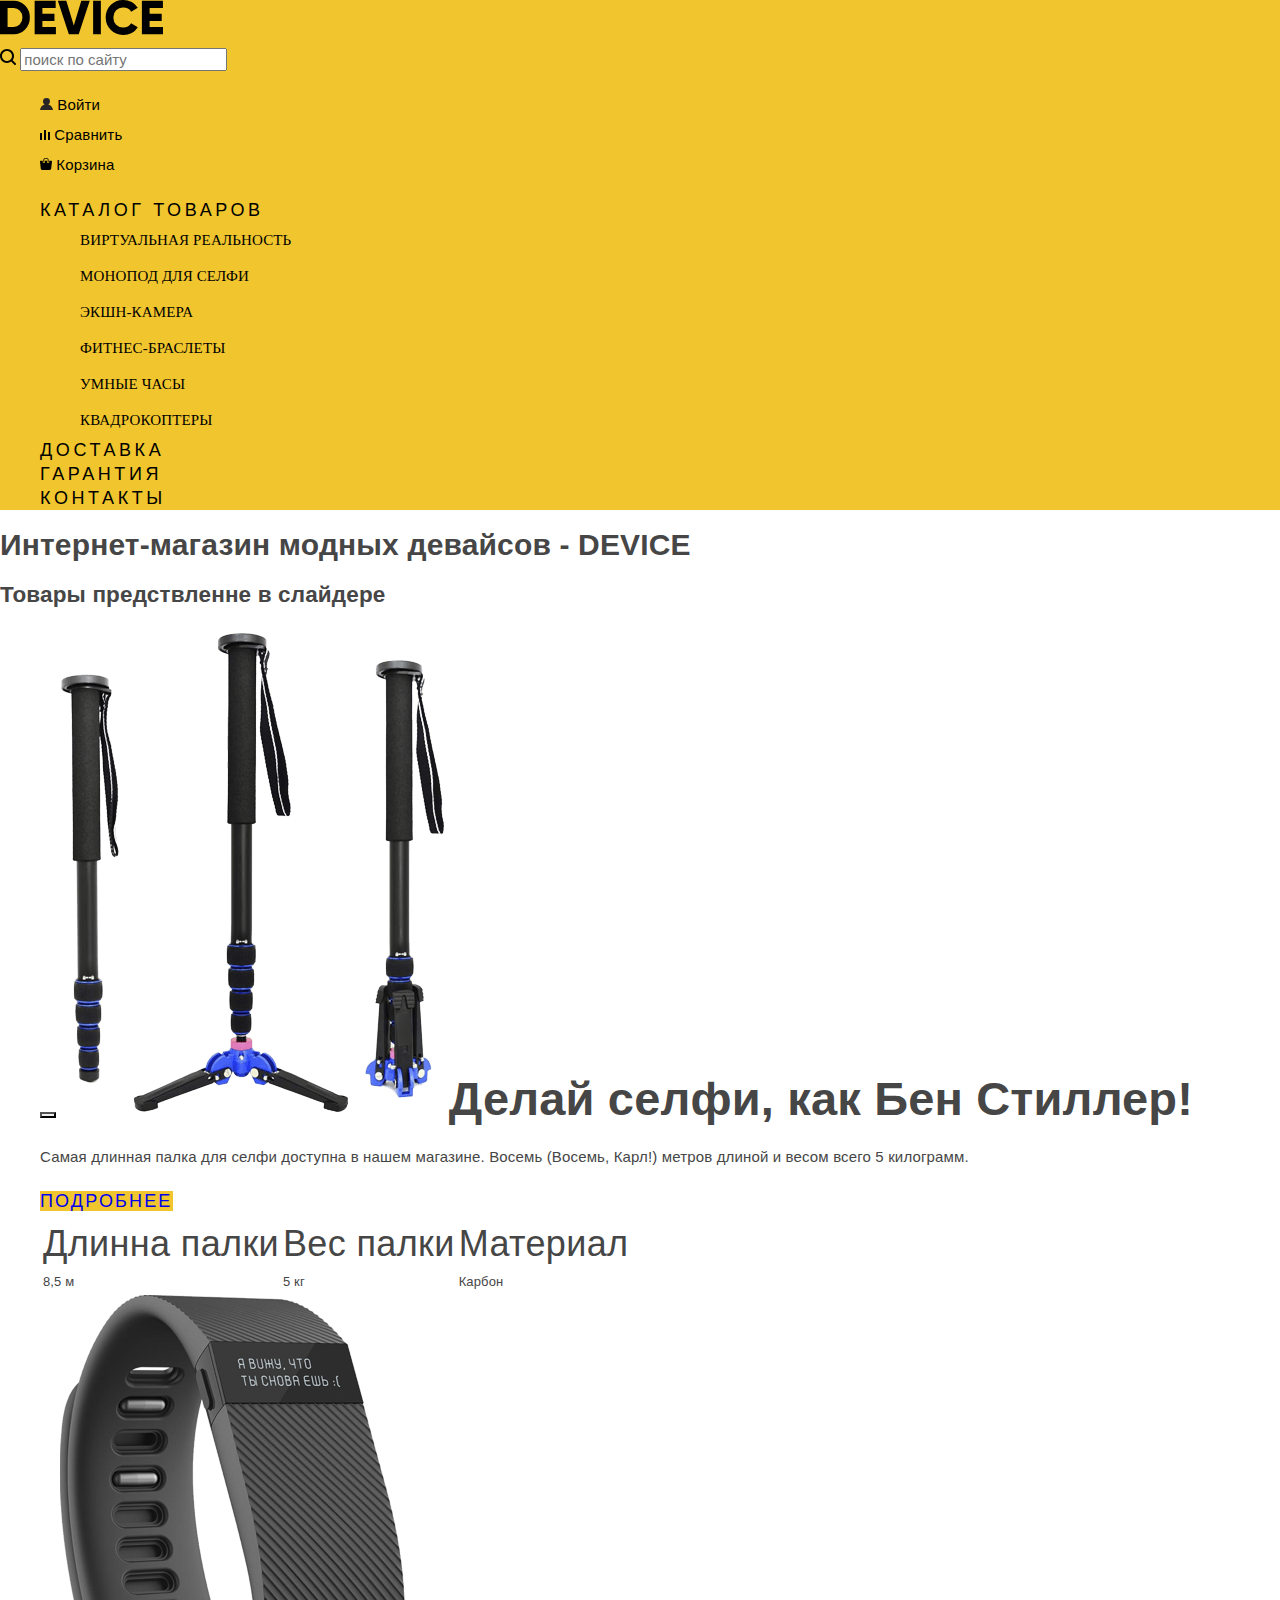
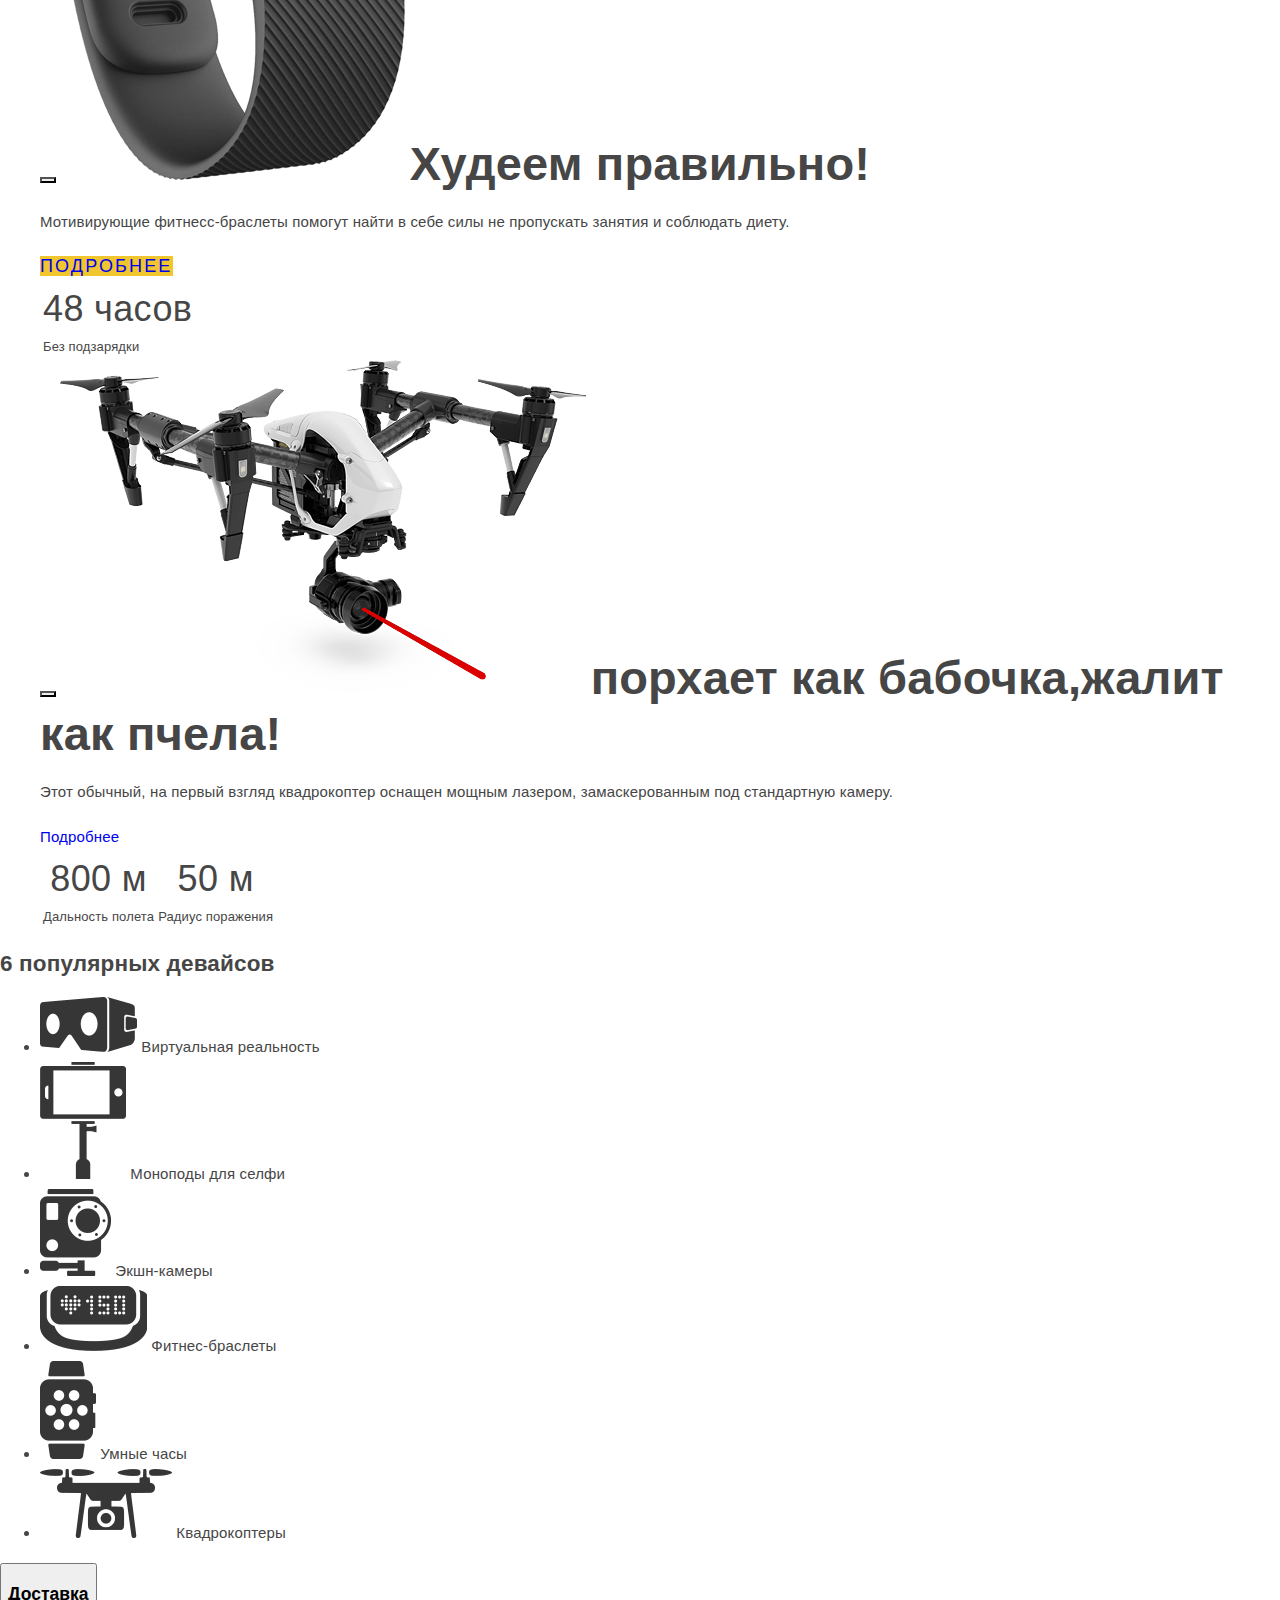
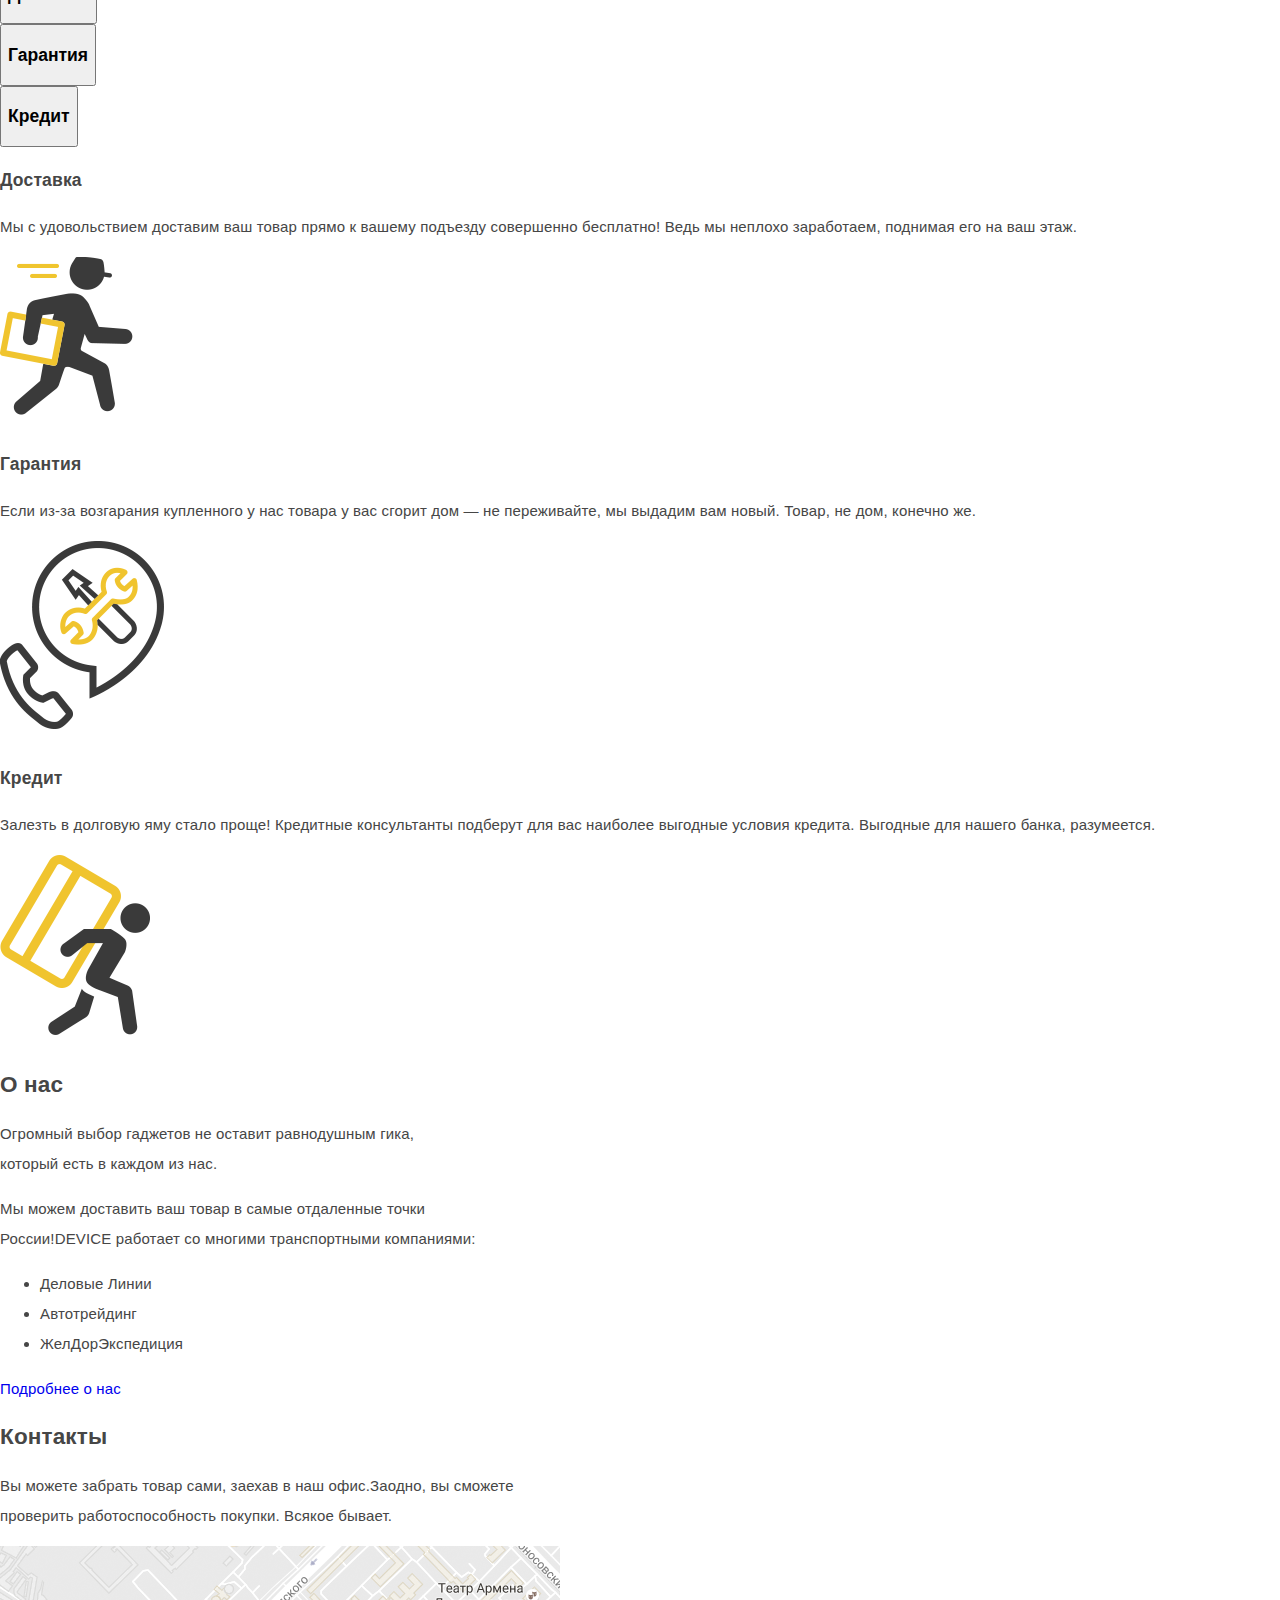
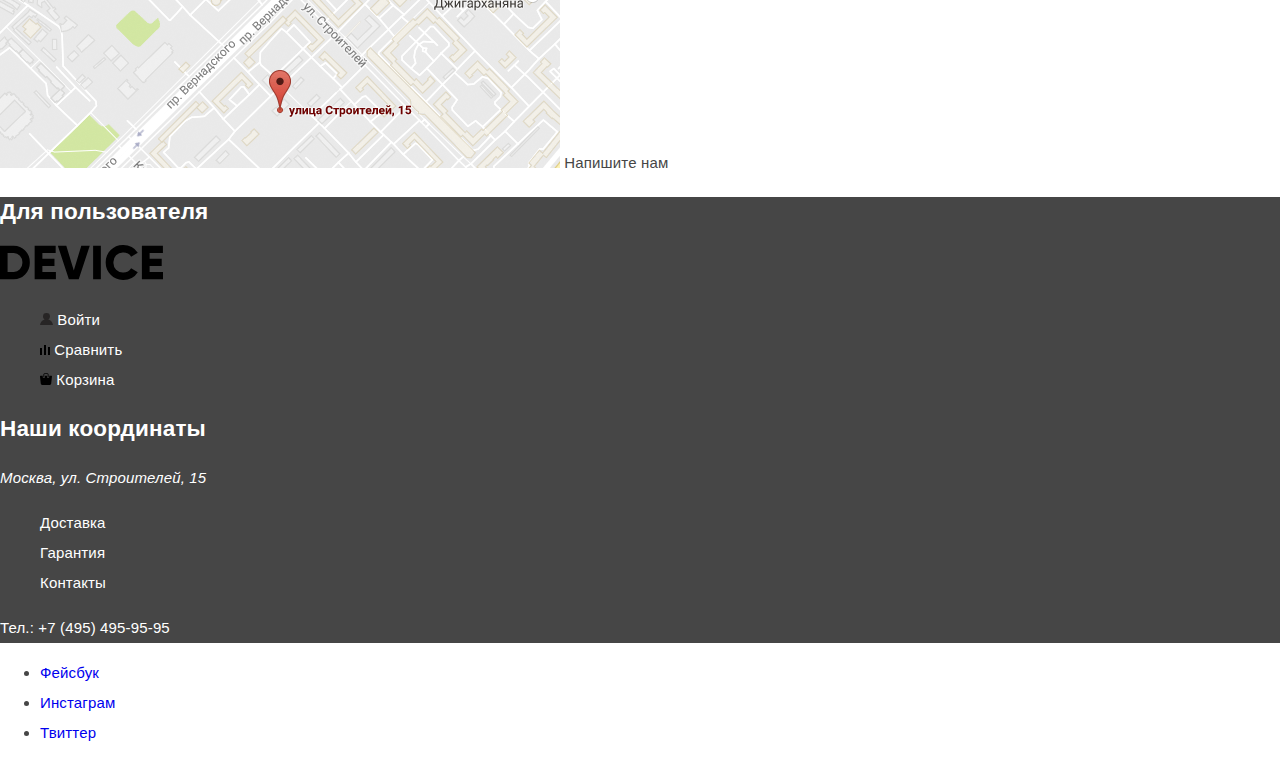
==== commit 7802b27c: "сделал стилизацию, не полностью" ====
--- a/index.html
+++ b/index.html
@@ -3,54 +3,56 @@
 	<head>
 		<meta charset="utf-8">
 		<title>HTML Academy: Девайс</title>
+		<link rel="stylesheet" href="css/normalize.css">
+		<link rel="stylesheet" href="css/style.css">
 	</head>
 	<body>
 		<header class="main-header">
-			<a class="main-header-logo" href="index.html">
-				<svg class="black" xmlns="http://www.w3.org/2000/svg" width="163" height="35">
-					<path d="M-.151.702v33.6h13.532a15.72 15.72 0 0 0 11.72-4.824 16.458 16.458 0 0 0 4.712-11.976 16.458 16.458 0 0 0-4.712-11.976A15.723 15.723 0 0 0 13.381.702H-.151zM7.582 26.91V8.091h5.8a8.646 8.646 0 0 1 6.5 2.568 9.407 9.407 0 0 1 2.489 6.84 9.406 9.406 0 0 1-2.489 6.84 8.642 8.642 0 0 1-6.5 2.568h-5.8zm34.8-5.952h12.082v-7.3H42.378V8.091h13.291V.702H34.645v33.6H55.91V26.91H42.378v-5.952zm36.343 13.344L89.744.702h-8.458l-7.491 24.72L66.304.702h-8.457l11.019 33.6h9.859zm14.4 0h7.733V.702h-7.733v33.6zm38.615-1.416a15.506 15.506 0 0 0 6.041-5.688l-6.67-3.84a7.482 7.482 0 0 1-3.165 3.024 9.87 9.87 0 0 1-4.664 1.1 9.595 9.595 0 0 1-7.177-2.736 9.909 9.909 0 0 1-2.682-7.248 9.909 9.909 0 0 1 2.682-7.248 9.595 9.595 0 0 1 7.177-2.736 9.897 9.897 0 0 1 4.639 1.08 7.592 7.592 0 0 1 3.19 3.048l6.67-3.84a15.873 15.873 0 0 0-6.09-5.688 17.42 17.42 0 0 0-8.409-2.088c-9.779-.272-17.797 7.691-17.591 17.472-.208 9.781 7.809 17.747 17.588 17.476a17.52 17.52 0 0 0 8.458-2.088zm17.881-11.928h12.082v-7.3h-12.085V8.091h13.29V.702h-21.023v33.6h21.265V26.91h-13.532v-5.952z" data-name="-e-logo" fill-rule="evenodd"/>
-				</svg>
-			</a>
-			<form action="https://echo.htmlacademy.ru" class="search" method="get">
-				<svg version="1.1" id="Layer_1" xmlns="http://www.w3.org/2000/svg" xmlns:xlink="http://www.w3.org/1999/xlink" x="0px" y="0px" width="16px" height="16px" viewBox="0 0 16 16" enable-background="new 0 0 16 16" xml:space="preserve">
-					<path d="M15.7,14.3l-3.104-3.104C13.473,10.023,14,8.576,14,7c0-3.866-3.134-7-7-7S0,3.134,0,7s3.134,7,7,7 c1.576,0,3.023-0.527,4.193-1.404L14.3,15.7c0.185,0.184,0.38,0.3,0.7,0.3c0.553,0,1-0.447,1-1C16,14.781,15.945,14.546,15.7,14.3z M2,7c0-2.762,2.238-5,5-5s5,2.238,5,5s-2.238,5-5,5S2,9.762,2,7z"/>
-				</svg>
-				<input class="input-search" name="search" placeholder="поиск по сайту" type="search">
-			</form>
-			<ul class="main-header">
-				<li class="login">
-					<a href="#">
-							<svg class="black" xmlns="http://www.w3.org/2000/svg" width="13" height="12">
-								<path fill="#272525" d="M.032 12h12.937c-.163-2.643-2.074-4.837-4.671-5.543a3.47 3.47 0 0 0 1.687-2.972 3.485 3.485 0 0 0-6.97 0c0 1.264.68 2.361 1.688 2.972C2.106 7.163.194 9.357.032 12z"/>
-							</svg>
-						Войти
-					</a>
-				</li>
-				<li class="compare">
-					<a href="#">
-							<svg class="black" xmlns="http://www.w3.org/2000/svg" width="10" height="10">
-								<path d="M8 2h1.984v8H8zM0 3h1.984v7H0zM4 0h2v10H4z"/>
-							</svg>
-						Сравнить
-					</a>
-				</li>
-				<li class="basket">
-					<a href="#">
-							<svg class="black" xmlns="http://www.w3.org/2000/svg" width="12" height="12">
-								<path d="M11.864 3.017a.429.429 0 0 0-.327-.154H9.225V4.09c0 .563-.484 1.022-1.08 1.022-.594 0-1.078-.458-1.078-1.022V2.863H4.909V4.09c0 .563-.485 1.022-1.08 1.022-.595 0-1.078-.458-1.078-1.022V2.863H.438a.43.43 0 0 0-.327.154.472.472 0 0 0-.108.358l.776 7.134c.015.806.642 1.455 1.411 1.455h7.595c.77 0 1.396-.649 1.411-1.455l.776-7.134a.476.476 0 0 0-.108-.358z"/>
-								<path d="M3.829 4.499c.239 0 .433-.184.433-.409V1.84c0-.632.672-1.022 1.295-1.022h1.079c.655 0 1.078.401 1.078 1.022v2.25c0 .225.194.409.431.409.239 0 .433-.184.433-.409V1.84C8.577.773 7.761 0 6.636 0H5.557c-1.19 0-2.159.826-2.159 1.84v2.25c0 .225.194.409.431.409z"/>
-							</svg>
-						Корзина
-					</a>
-				</li>
-			</ul>
 			<nav class="main-navigation">
+				<a class="main-header-logo" href="index.html">
+					<svg class="black" xmlns="http://www.w3.org/2000/svg" width="163" height="35">
+						<path d="M-.151.702v33.6h13.532a15.72 15.72 0 0 0 11.72-4.824 16.458 16.458 0 0 0 4.712-11.976 16.458 16.458 0 0 0-4.712-11.976A15.723 15.723 0 0 0 13.381.702H-.151zM7.582 26.91V8.091h5.8a8.646 8.646 0 0 1 6.5 2.568 9.407 9.407 0 0 1 2.489 6.84 9.406 9.406 0 0 1-2.489 6.84 8.642 8.642 0 0 1-6.5 2.568h-5.8zm34.8-5.952h12.082v-7.3H42.378V8.091h13.291V.702H34.645v33.6H55.91V26.91H42.378v-5.952zm36.343 13.344L89.744.702h-8.458l-7.491 24.72L66.304.702h-8.457l11.019 33.6h9.859zm14.4 0h7.733V.702h-7.733v33.6zm38.615-1.416a15.506 15.506 0 0 0 6.041-5.688l-6.67-3.84a7.482 7.482 0 0 1-3.165 3.024 9.87 9.87 0 0 1-4.664 1.1 9.595 9.595 0 0 1-7.177-2.736 9.909 9.909 0 0 1-2.682-7.248 9.909 9.909 0 0 1 2.682-7.248 9.595 9.595 0 0 1 7.177-2.736 9.897 9.897 0 0 1 4.639 1.08 7.592 7.592 0 0 1 3.19 3.048l6.67-3.84a15.873 15.873 0 0 0-6.09-5.688 17.42 17.42 0 0 0-8.409-2.088c-9.779-.272-17.797 7.691-17.591 17.472-.208 9.781 7.809 17.747 17.588 17.476a17.52 17.52 0 0 0 8.458-2.088zm17.881-11.928h12.082v-7.3h-12.085V8.091h13.29V.702h-21.023v33.6h21.265V26.91h-13.532v-5.952z" data-name="-e-logo" fill-rule="evenodd"/>
+					</svg>
+				</a>
+				<form action="https://echo.htmlacademy.ru" class="search" method="get">
+					<svg version="1.1" id="Layer_1" xmlns="http://www.w3.org/2000/svg" xmlns:xlink="http://www.w3.org/1999/xlink" x="0px" y="0px" width="16px" height="16px" viewBox="0 0 16 16" enable-background="new 0 0 16 16" xml:space="preserve">
+						<path d="M15.7,14.3l-3.104-3.104C13.473,10.023,14,8.576,14,7c0-3.866-3.134-7-7-7S0,3.134,0,7s3.134,7,7,7 c1.576,0,3.023-0.527,4.193-1.404L14.3,15.7c0.185,0.184,0.38,0.3,0.7,0.3c0.553,0,1-0.447,1-1C16,14.781,15.945,14.546,15.7,14.3z M2,7c0-2.762,2.238-5,5-5s5,2.238,5,5s-2.238,5-5,5S2,9.762,2,7z"/>
+					</svg>
+					<input class="input-search" name="search" placeholder="поиск по сайту" type="search">
+				</form>
+				<ul class="main-header">
+					<li class="user-nav login">
+						<a href="#">
+								<svg class="black" xmlns="http://www.w3.org/2000/svg" width="13" height="12">
+									<path fill="#272525" d="M.032 12h12.937c-.163-2.643-2.074-4.837-4.671-5.543a3.47 3.47 0 0 0 1.687-2.972 3.485 3.485 0 0 0-6.97 0c0 1.264.68 2.361 1.688 2.972C2.106 7.163.194 9.357.032 12z"/>
+								</svg>
+							Войти
+						</a>
+					</li>
+					<li class="user-nav  compare">
+						<a href="#">
+								<svg class="black" xmlns="http://www.w3.org/2000/svg" width="10" height="10">
+									<path d="M8 2h1.984v8H8zM0 3h1.984v7H0zM4 0h2v10H4z"/>
+								</svg>
+							Сравнить
+						</a>
+					</li>
+					<li class="user-nav basket">
+						<a href="#">
+								<svg class="black" xmlns="http://www.w3.org/2000/svg" width="12" height="12">
+									<path d="M11.864 3.017a.429.429 0 0 0-.327-.154H9.225V4.09c0 .563-.484 1.022-1.08 1.022-.594 0-1.078-.458-1.078-1.022V2.863H4.909V4.09c0 .563-.485 1.022-1.08 1.022-.595 0-1.078-.458-1.078-1.022V2.863H.438a.43.43 0 0 0-.327.154.472.472 0 0 0-.108.358l.776 7.134c.015.806.642 1.455 1.411 1.455h7.595c.77 0 1.396-.649 1.411-1.455l.776-7.134a.476.476 0 0 0-.108-.358z"/>
+									<path d="M3.829 4.499c.239 0 .433-.184.433-.409V1.84c0-.632.672-1.022 1.295-1.022h1.079c.655 0 1.078.401 1.078 1.022v2.25c0 .225.194.409.431.409.239 0 .433-.184.433-.409V1.84C8.577.773 7.761 0 6.636 0H5.557c-1.19 0-2.159.826-2.159 1.84v2.25c0 .225.194.409.431.409z"/>
+								</svg>
+							Корзина
+						</a>
+					</li>
+				</ul>
 				<ul class="sait-navigation">
+					<li class="site-nav catalog">
+						<a href="catalog.html">Каталог товаров</a>
+					</li>
 					<li>
-						<a href="catalog.html">Каталог товаров</a>
-					</li>
-					<li>
-						<ul class="investment-catalog">
+						<ul class="dropdown-catalogs">
 							<li>
 								<a href="#">Виртуальная реальность</a>
 							</li>
@@ -71,13 +73,13 @@
 							</li>
 						</ul>
 					</li>
-					<li>
+					<li class="site-nav dilivery">
 						<a href="#">Доставка</a>
 					</li>
-					<li>
+					<li class="site-nav guarantee">
 						<a href="#">Гарантия</a>
 					</li>
-					<li>
+					<li class="site-nav contact">
 						<a href="#">Контакты</a>
 					</li>
 				</ul>
@@ -89,50 +91,52 @@
 				<h2 class="visually-hidden">Товары предствленне в слайдере</h2>
 				<ul class="slider-button">
 					<li class="slider-radio">
-						<button class="slider-btn" type="button">Слайд1</button>
+						<button class="slider-btn" type="button"></button>
 						<img alt="первый слайд" src="img/selfie-stick.png">
-						<b>Делай селфи, как Бен Стиллер!</b>
-						<p>Самая длинная палка для селфи доступна в нашем магазине. Восемь (Восемь, Карл!) метров длиной и весом всего 5 килограмм.</p><a href="#">Подробнее</a>
+						<b class="slider-b">Делай селфи, как Бен Стиллер!</b>
+						<p>Самая длинная палка для селфи доступна в нашем магазине. Восемь (Восемь, Карл!) метров длиной и весом всего 5 килограмм.</p>
+						<a href="#" class="button">Подробнее</a>
 						<table>
+							<tr class="slider-tr">
+								<th class="slider-th">Длинна палки</th>
+								<th class="slider-th">Вес палки</th>
+								<th class="slider-th">Материал</th>
+							</tr>
+							<tr class="slider-tr">
+								<td class="slider-td">8,5 м</td>
+								<td class="slider-td">5 кг</td>
+								<td class="slider-td">Карбон</td>
+							</tr>
+						</table>
+					</li>
+					<li class="slider-radio">
+						<button class="slider-btn" type="button"></button>
+						<img alt="Фитнес-браслет" src="img/fitness-bracelet.png">
+						<b class="slider-b">Худеем правильно!</b>
+						<p>Мотивирующие фитнесc-браслеты помогут найти в себе силы не пропускать занятия и соблюдать диету.</p>
+						<a href="#" class="button">Подробнее</a>
+						<table>
+							<tr class="slider-tr">
+								<th class="slider-th">48 часов</th>
+							</tr >
 							<tr>
-								<th>Длинна палки</th>
-								<th>Вес палки</th>
-								<th>Материал</th>
-							</tr>
-							<tr>
-								<th>8,5 м</th>
-								<th>5 кг</th>
-								<th>Карбон</th>
+								<td class="slider-td">Без подзарядки</td>
 							</tr>
 						</table>
 					</li>
 					<li class="slider-radio">
-						<button class="slider-btn" type="button">Слайд2</button>
-						<img alt="Фитнес-браслет" src="img/fitness-bracelet.png">
-						<p><b>Худеем правильно!</b></p>
-						<p>Мотивирующие фитнесc-браслеты помогут найти в себе силы не пропускать занятия и соблюдать диету.</p><a href="#">Подробнее</a>
-						<table>
-							<tr>
-								<th>48 часов</th>
-							</tr>
-							<tr>
-								<th>Без подзарядки</th>
-							</tr>
-						</table>
-					</li>
-					<li class="slider-radio">
-						<button class="slider-btn" type="button">Слайд3</button>
+						<button class="slider-btn" type="button"></button>
 						<img src="img/quadcopter.png">
-						<p><b>порхает как бабочка,жалит как пчела!</b></p>
+						<b class="slider-b">порхает как бабочка,жалит как пчела!</b>
 						<p>Этот обычный, на первый взгляд квадрокоптер оснащен мощным лазером, замаскерованным под стандартную камеру.</p><a href="#">Подробнее</a>
 						<table>
-							<tr>
-								<th>800 м</th>
-								<th>50 м</th>
-							</tr>
-							<tr>
-								<th>Дальность полета</th>
-								<th>Радиус поражения</th>
+							<tr class="slider-tr">
+								<th class="slider-th">800 м</th>
+								<th class="slider-th">50 м</th>
+							</tr>
+							<tr class="slider-tr">
+								<td class="slider-td">Дальность полета</td>
+								<td class="slider-td">Радиус поражения</td>
 							</tr>
 						</table>
 					</li>
@@ -247,8 +251,8 @@
 							<path d="M-.151.702v33.6h13.532a15.72 15.72 0 0 0 11.72-4.824 16.458 16.458 0 0 0 4.712-11.976 16.458 16.458 0 0 0-4.712-11.976A15.723 15.723 0 0 0 13.381.702H-.151zM7.582 26.91V8.091h5.8a8.646 8.646 0 0 1 6.5 2.568 9.407 9.407 0 0 1 2.489 6.84 9.406 9.406 0 0 1-2.489 6.84 8.642 8.642 0 0 1-6.5 2.568h-5.8zm34.8-5.952h12.082v-7.3H42.378V8.091h13.291V.702H34.645v33.6H55.91V26.91H42.378v-5.952zm36.343 13.344L89.744.702h-8.458l-7.491 24.72L66.304.702h-8.457l11.019 33.6h9.859zm14.4 0h7.733V.702h-7.733v33.6zm38.615-1.416a15.506 15.506 0 0 0 6.041-5.688l-6.67-3.84a7.482 7.482 0 0 1-3.165 3.024 9.87 9.87 0 0 1-4.664 1.1 9.595 9.595 0 0 1-7.177-2.736 9.909 9.909 0 0 1-2.682-7.248 9.909 9.909 0 0 1 2.682-7.248 9.595 9.595 0 0 1 7.177-2.736 9.897 9.897 0 0 1 4.639 1.08 7.592 7.592 0 0 1 3.19 3.048l6.67-3.84a15.873 15.873 0 0 0-6.09-5.688 17.42 17.42 0 0 0-8.409-2.088c-9.779-.272-17.797 7.691-17.591 17.472-.208 9.781 7.809 17.747 17.588 17.476a17.52 17.52 0 0 0 8.458-2.088zm17.881-11.928h12.082v-7.3h-12.085V8.091h13.29V.702h-21.023v33.6h21.265V26.91h-13.532v-5.952z" data-name="-e-logo" fill-rule="evenodd"/>
 						</svg>
 					</a>
-					<ul class="footer-user-menu">
-						<li class="login">
+					<ul class="footer-user-nav user-nav">
+						<li class="footer-user-nav-item login">
 							<a href="#">
 								<svg class="yellow" xmlns="http://www.w3.org/2000/svg" width="13" height="12">
 									<path fill="#272525" d="M.032 12h12.937c-.163-2.643-2.074-4.837-4.671-5.543a3.47 3.47 0 0 0 1.687-2.972 3.485 3.485 0 0 0-6.97 0c0 1.264.68 2.361 1.688 2.972C2.106 7.163.194 9.357.032 12z"/>
@@ -256,7 +260,7 @@
 								Войти
 							</a>
 						</li>
-						<li class="compare">
+						<li class="footer-user-nav-item compare">
 							<a href="#">
 								<svg class="yellow" xmlns="http://www.w3.org/2000/svg" width="10" height="10">
 									<path d="M8 2h1.984v8H8zM0 3h1.984v7H0zM4 0h2v10H4z"/>
@@ -264,7 +268,7 @@
 								Сравнить
 							</a>
 						</li>
-						<li class="basket">
+						<li class="footer-user-nav-item basket">
 							<a href="#">
 								<svg class="yellow" xmlns="http://www.w3.org/2000/svg" width="12" height="12">
 									<path d="M11.864 3.017a.429.429 0 0 0-.327-.154H9.225V4.09c0 .563-.484 1.022-1.08 1.022-.594 0-1.078-.458-1.078-1.022V2.863H4.909V4.09c0 .563-.485 1.022-1.08 1.022-.595 0-1.078-.458-1.078-1.022V2.863H.438a.43.43 0 0 0-.327.154.472.472 0 0 0-.108.358l.776 7.134c.015.806.642 1.455 1.411 1.455h7.595c.77 0 1.396-.649 1.411-1.455l.776-7.134a.476.476 0 0 0-.108-.358z"/>
@@ -280,10 +284,10 @@
 					<address>
 						Москва, ул. Строителей, 15
 					</address> 			
-					<ul class="footer-conditions-menu">
-						<li><a href="#">Доставка</a></li>
-						<li><a href="#">Гарантия</a></li>
-						<li><a href="#">Контакты</a></li>
+					<ul class="footer-site-nav site-nav">
+						<li class="footer-site-nav-item"><a href="#">Доставка</a></li>
+						<li class="footer-site-nav-item"><a href="#">Гарантия</a></li>
+						<li class="footer-site-nav-item"><a href="#">Контакты</a></li>
 					</ul>
 				</div><a href="tel:+74954959595">Тел.: +7 (495) 495-95-95</a>
 			</footer>
--- a/css/style.css
+++ b/css/style.css
@@ -0,0 +1,156 @@
+@import url "http://fonts.fontstorage.com/import/gilroy.css";
+
+@import "http://fonts.fontstorage.com/import/opensans.css";
+
+body  {
+    margin: 0;
+    padding: 0;
+
+    font-family: "Open Sans", "Arial", sans-serif;
+    font-size: 15px;
+    font-weight: 300;
+    line-height: 30px;
+    color: #464646;
+    letter-spacing: 0.15px;
+
+    background-color: #ffffff;
+}
+
+a  {
+    text-decoration: none;
+}
+
+.main-navigation  {
+    background-color: #f0c52e;
+    }
+
+.sait-navigation  {
+    font-family: "Gilroy - Extra Bold", sans-serif;
+    font-size: 18px;
+    font-weight: 400;
+    line-height: 24px;
+    text-transform: uppercase;
+    letter-spacing: 3.6px;
+}
+
+.dropdown-catalogs  {
+    font-family: "Open Sans";
+    font-size: 15px;
+    font-weight: 300;
+    line-height: 36px;
+    letter-spacing: 0.15px
+}
+
+.main-header,
+.dropdown-catalogs,
+.sait-navigation  {
+    list-style: none;
+}
+
+.sait-navigation a,
+.main-header a  {
+    color: black;
+}
+
+.user-nav  a:hover,
+.user-nav  a:focus,
+.site-nav a:hover,
+.site-nav a:focus  {
+    color: rgba(0, 0, 0, 0.6);
+}
+
+.user-nav a:active,
+.site-nav a:active  {
+    color: rgba(0, 0, 0, 0.3);
+}
+
+.button  {
+    font-family: "Gilroy - Extra Bold", sans-serif;
+    font-size: 18px;
+    font-weight: 400;
+    line-height: 24px;
+    text-transform: uppercase;
+    letter-spacing: 2.15px;
+
+    background-color: #f0c52e;
+}
+
+/* .button: hover,
+.button:focus{} 
+пока не разобрался, как делать этот эффект 
+*/
+
+.button:active {
+    color: rgba(0, 0, 0, 0.3);
+    
+    background-color: rgb(240, 197, 46);
+  }
+.slider-radio  {
+    list-style: none;
+}
+
+.slider-btn  {
+    background-image: url("css/slider-button.svg");
+    background-repeat: no-repeat;
+}
+
+.slider-b  {
+    font-family: "Gilroy - Extra Bold", sans-serif;
+    font-size: 47px;
+    font-weight: 800;
+
+    line-height: 56px;    
+    letter-spacing: 0.17px; 
+}
+
+.slider-th  {
+    font-family: "Gilroy - Extra Bold", sans-serif;
+    font-size: 36px;
+    font-weight: 300;
+
+    line-height: 48px;
+    letter-spacing: 0.36px;
+}
+
+.slider-td  {
+    font-family: "Open Sans", sans-serif;
+    font-size: 13px;
+    font-weight: 300;
+
+    line-height: 20px;
+    letter-spacing: 0.13px;
+}
+.main-footer  {
+    color: #ffffff;
+    background-color: #464646;
+}
+
+.footer-user-nav,
+.footer-site-nav  {
+    list-style: none;
+}
+
+.footer-site-nav a  {
+    color: rgba(255, 255, 255, 0.7);
+}
+
+.footer-user-nav-item a {
+    list-style: none;
+}
+
+.main-footer a  {
+    color: #ffffff;
+}
+
+.footer-user-nav-item  a:hover,
+.footer-user-nav-item  a:focus,
+.footer-site-nav-item a:hover,
+.footer-site-nav-item a:focus  {
+    color: rgba(0, 0, 0, 0.6);
+}
+
+.footer-user-nav-item a:active,
+.footer-site-nav-item a:active  {
+    color: rgba(0, 0, 0, 0.3);
+}
+
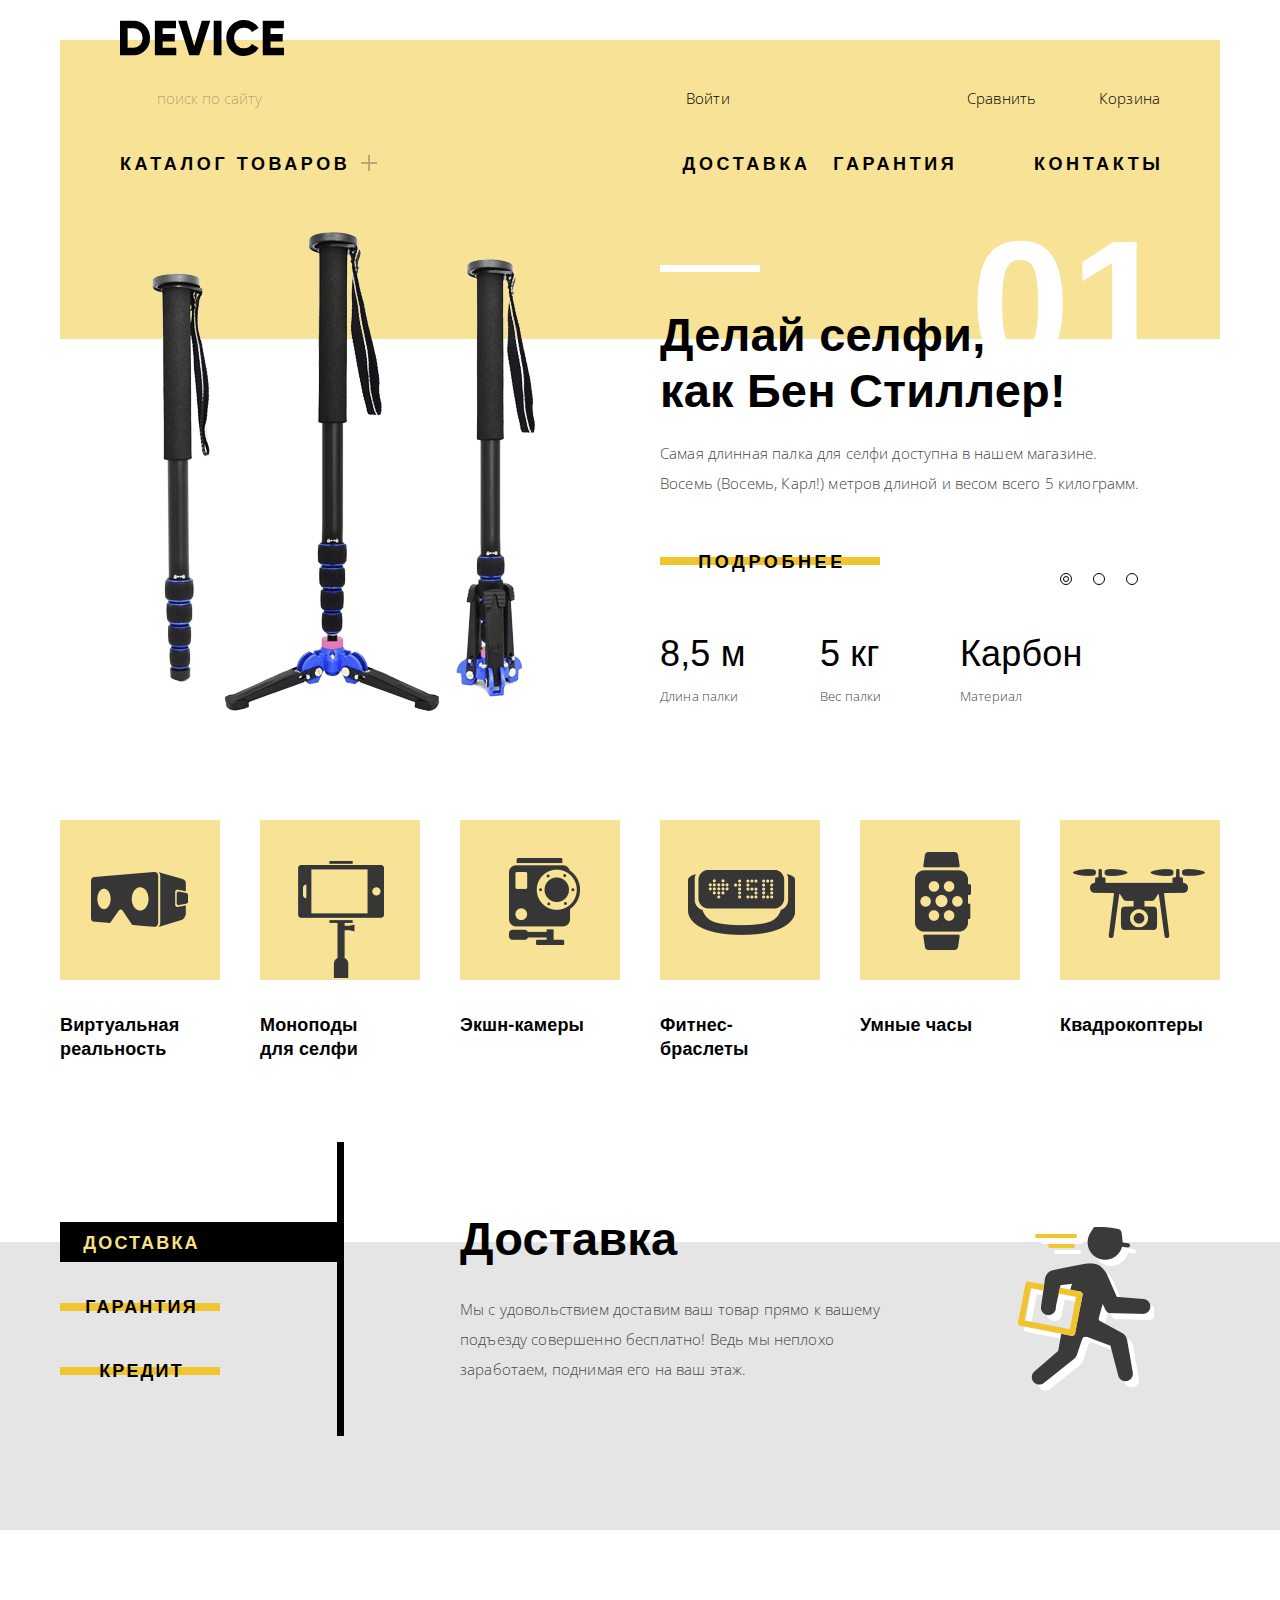
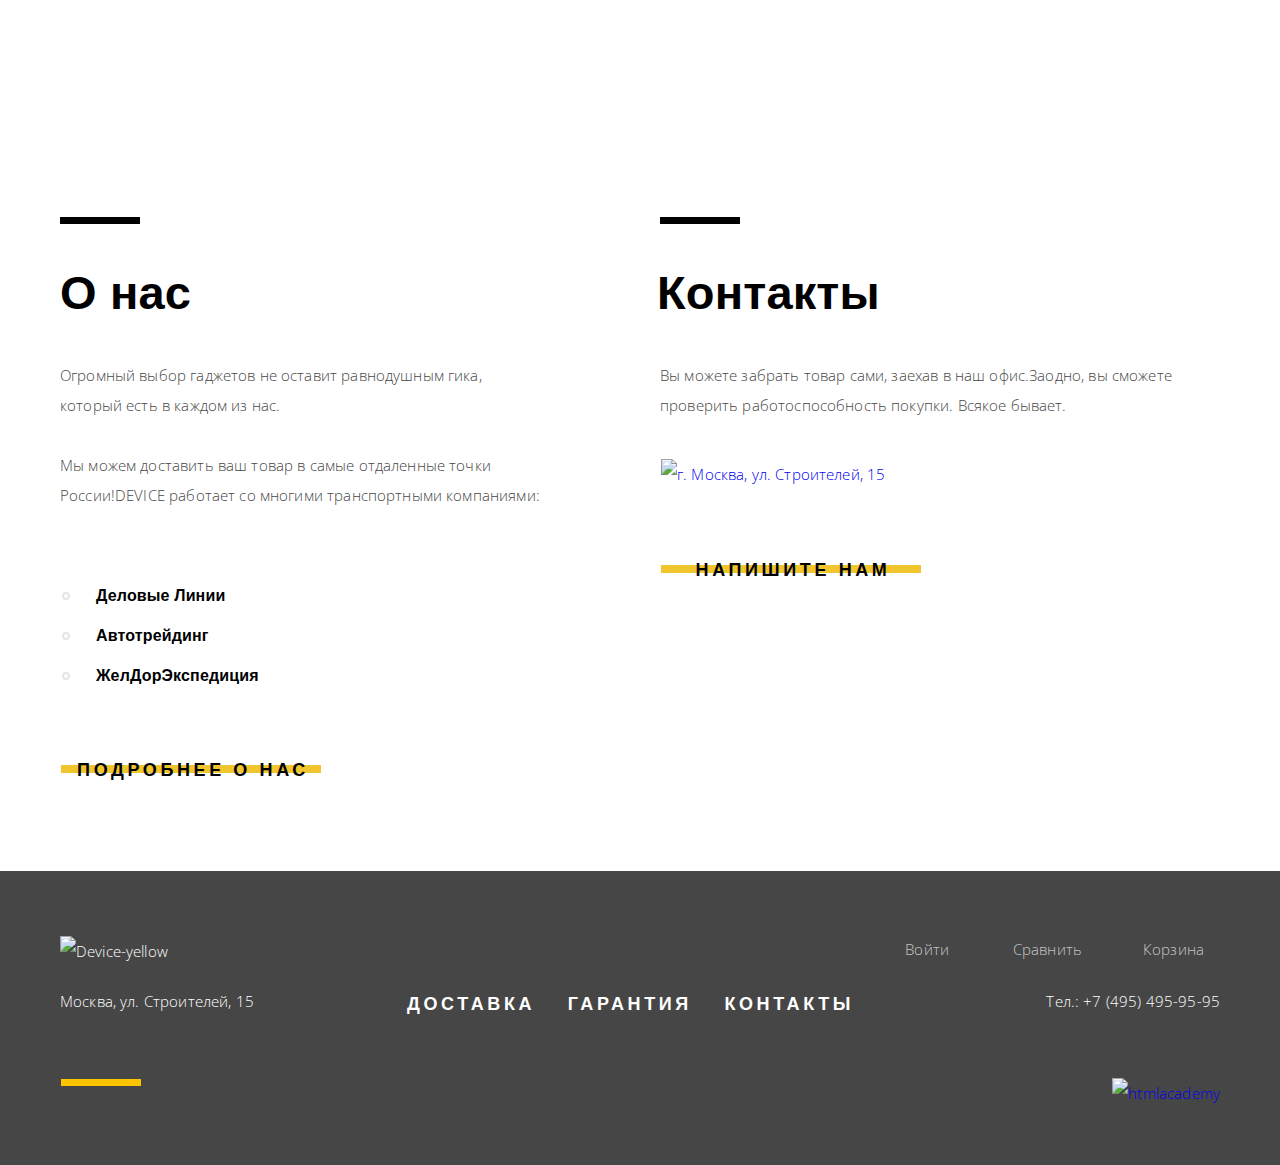
==== commit 4a8232d4: "исправил ошибки и сверл с критериями" ====
--- a/index.html
+++ b/index.html
@@ -3,306 +3,386 @@
 	<head>
 		<meta charset="utf-8">
 		<title>HTML Academy: Девайс</title>
-		<link rel="stylesheet" href="css/normalize.css">
-		<link rel="stylesheet" href="css/style.css">
+		<link href="https://fonts.googleapis.com/css?family=Open+Sans:300,400&amp;subset=cyrillic" rel="stylesheet">
+		<link rel="stylesheet" href="css/normalize.css">		
+		<link rel="stylesheet" href="css/style.min.css">
 	</head>
 	<body>
-		<header class="main-header">
-			<nav class="main-navigation">
-				<a class="main-header-logo" href="index.html">
-					<svg class="black" xmlns="http://www.w3.org/2000/svg" width="163" height="35">
-						<path d="M-.151.702v33.6h13.532a15.72 15.72 0 0 0 11.72-4.824 16.458 16.458 0 0 0 4.712-11.976 16.458 16.458 0 0 0-4.712-11.976A15.723 15.723 0 0 0 13.381.702H-.151zM7.582 26.91V8.091h5.8a8.646 8.646 0 0 1 6.5 2.568 9.407 9.407 0 0 1 2.489 6.84 9.406 9.406 0 0 1-2.489 6.84 8.642 8.642 0 0 1-6.5 2.568h-5.8zm34.8-5.952h12.082v-7.3H42.378V8.091h13.291V.702H34.645v33.6H55.91V26.91H42.378v-5.952zm36.343 13.344L89.744.702h-8.458l-7.491 24.72L66.304.702h-8.457l11.019 33.6h9.859zm14.4 0h7.733V.702h-7.733v33.6zm38.615-1.416a15.506 15.506 0 0 0 6.041-5.688l-6.67-3.84a7.482 7.482 0 0 1-3.165 3.024 9.87 9.87 0 0 1-4.664 1.1 9.595 9.595 0 0 1-7.177-2.736 9.909 9.909 0 0 1-2.682-7.248 9.909 9.909 0 0 1 2.682-7.248 9.595 9.595 0 0 1 7.177-2.736 9.897 9.897 0 0 1 4.639 1.08 7.592 7.592 0 0 1 3.19 3.048l6.67-3.84a15.873 15.873 0 0 0-6.09-5.688 17.42 17.42 0 0 0-8.409-2.088c-9.779-.272-17.797 7.691-17.591 17.472-.208 9.781 7.809 17.747 17.588 17.476a17.52 17.52 0 0 0 8.458-2.088zm17.881-11.928h12.082v-7.3h-12.085V8.091h13.29V.702h-21.023v33.6h21.265V26.91h-13.532v-5.952z" data-name="-e-logo" fill-rule="evenodd"/>
-					</svg>
-				</a>
-				<form action="https://echo.htmlacademy.ru" class="search" method="get">
-					<svg version="1.1" id="Layer_1" xmlns="http://www.w3.org/2000/svg" xmlns:xlink="http://www.w3.org/1999/xlink" x="0px" y="0px" width="16px" height="16px" viewBox="0 0 16 16" enable-background="new 0 0 16 16" xml:space="preserve">
-						<path d="M15.7,14.3l-3.104-3.104C13.473,10.023,14,8.576,14,7c0-3.866-3.134-7-7-7S0,3.134,0,7s3.134,7,7,7 c1.576,0,3.023-0.527,4.193-1.404L14.3,15.7c0.185,0.184,0.38,0.3,0.7,0.3c0.553,0,1-0.447,1-1C16,14.781,15.945,14.546,15.7,14.3z M2,7c0-2.762,2.238-5,5-5s5,2.238,5,5s-2.238,5-5,5S2,9.762,2,7z"/>
-					</svg>
-					<input class="input-search" name="search" placeholder="поиск по сайту" type="search">
-				</form>
-				<ul class="main-header">
-					<li class="user-nav login">
-						<a href="#">
-								<svg class="black" xmlns="http://www.w3.org/2000/svg" width="13" height="12">
-									<path fill="#272525" d="M.032 12h12.937c-.163-2.643-2.074-4.837-4.671-5.543a3.47 3.47 0 0 0 1.687-2.972 3.485 3.485 0 0 0-6.97 0c0 1.264.68 2.361 1.688 2.972C2.106 7.163.194 9.357.032 12z"/>
-								</svg>
-							Войти
+		<div class="container">
+			<header class="main-header">
+				<h1 class="visually-hidden">Интернет магазин "DEVICE"</h1>
+				<div class="main-header-logo">
+					<a><img src="img/logo.svg" alt="Логотип DEVICE" width="164" height="36"></a>
+				</div>
+				<nav class="main-navigation">
+					<ul class="main-navigation-user-list">
+						<li class="main-navigation-user-item main-navigation-user-item-search">
+							<form class="main-navigation-search" action="https://echo.htmlacademy.ru" method="get">
+								<input class="main-navigation-search-input" id="search" name="search" placeholder="поиск по сайту" type="search">
+								<button class="main-navigation-search-button" type="submit">Найти</button>		
+								<label class="main-navigation-search-label" for="search">
+									<span class="visually-hidden">Поиск:</span>
+								</label>					
+							</form>
+						</li>
+						<li class="main-navigation-user-item  main-navigation-user-item-login">
+							<a class="main-navigation-user-link  main-navigation-user-link-login" href="#">Войти</a>
+						</li>
+						<li class="main-navigation-user-item  main-navigation-user-item-compare">
+							<a class="main-navigation-user-link  main-navigation-user-link-compare" href="#">Сравнить</a>
+						</li>
+						<li class="main-navigation-user-item main-navigation-user-item-basket">
+							<a class="main-navigation-user-link  main-navigation-user-link-basket" href="#">Корзина</a>
+						</li>
+					</ul>
+					<ul class="site-navigation-list">
+						<li class="site-navigation-item site-navigation-item-catalog">
+							<a class="site-navigation-link site-navigation-link-catalog" href="catalog.html">Каталог товаров</a>
+							<div class="site-navigation-dropdown-wrap">			
+								<ul class="site-navigation-dropdown-list">
+									<li class="site-navigation-dropdown-column">
+										<a href="#">Виртуальная реальность</a>																	
+										<a href="#">Монопод для селфи</a>	
+										<a href="#">Экшн-камера</a>
+									</li>
+									<li class="site-navigation-dropdown-column">
+										<a href="#">Фитнес-браслеты</a>								
+										<a href="#">Умные часы</a>
+									</li>
+									<li class="site-navigation-dropdown-column">
+										<a href="#">Квадрокоптеры</a>
+									</li>
+								</ul>
+							</div>
+						</li>
+						<li class="site-navigation-item site-navigation-item-dilivery">
+							<a  class="site-navigation-link site-navigation-link-dilivery" href="#">Доставка</a>
+						</li>
+						<li class="site-navigation-item site-navigation-item-guarantee">
+							<a class="site-navigation-link site-navigation-link-guarantee" href="#">Гарантия</a>
+						</li>
+						<li class="site-navigation-item site-navigation-item-contact">
+							<a class="site-navigation-link site-navigation-link-contact" href="#">Контакты</a>
+						</li>
+					</ul>
+				</nav>
+			</header>
+		</div>
+		<main class="main-container">
+			<div class="container">
+				<h1 class="visually-hidden">Интернет-магазин модных девайсов - DEVICE</h1>
+				<section class="show-slider">
+					<h2 class="visually-hidden">Товары предствленне в слайдере</h2>
+					<input class="show-slider-input visually-hidden" id="slider-product-1" type="radio" name="slider-product" checked>
+					<input class="show-slider-input visually-hidden" id="slider-product-2" type="radio" name="slider-product">
+					<input class="show-slider-input visually-hidden" id="slider-product-3" type="radio" name="slider-product">
+					<div class="show-slider-item  show-slider-item-1">
+						<div class="show-slider-img-dropdown  show-slider-img-dropdown-01">
+							<img src="img/selfie-stick.png" alt="Самая длинная палка для селфи" width="384" height="486">
+						</div>
+						<div class="show-slider-description-dropdown  show-slider-description-dropdown-1">
+							<b>Делай селфи,<br>как Бен Стиллер!</b>
+							<p>Самая длинная палка для селфи доступна в нашем магазине. Восемь (Восемь, Карл!) метров длиной и весом всего 5 килограмм.</p>
+							<a class="btn" href="#">Подробнее</a>
+							<div class="show-slider-details  show-slider-details-1">
+								<div class="show-slider-details-title  show-slider-details-title-first">8,5 м</div>
+								<div class="show-slider-details-title  show-slider-details-title-second">5 кг</div>
+								<div class="show-slider-details-title  show-slider-details-title-third">Карбон</div>
+								<div class="show-slider-details-description show-slider-details-description-first">Длина палки</div>
+								<div class="show-slider-details-description  show-slider-details-description-second">Вес палки</div>
+								<div class="show-slider-details-description  show-slider-details-description-third">Материал</div>
+							</div>
+						</div>
+					</div>					
+					<div class="show-slider-item  show-slider-item-2">
+						<div class="show-slider-img-dropdown  show-slider-img-dropdown-02">
+							<img src="img/fitness-bracelet.png" alt="Фитнес-браслет" width="345" height="485">
+						</div>
+						<div class="show-slider-description-dropdown  show-slider-description-dropdown-2">
+							<b>Худеем<br>правильно!</b>
+							<p>Мотивирующие фитнес-браслеты помогут найти в себе силы не пропускать занятия и соблюдать диету.</p>
+							<a class="btn" href="#">Подробнее</a>
+							<div class="show-slider-details  show-slider-details-2">
+								<div class="show-slider-details-title  show-slider-details-title-first">48 часов</div>
+								<div class="show-slider-details-description  show-slider-details-description-first">Без подзарядки</div>
+							</div>
+						</div>
+					</div>
+					
+					<div class="show-slider-item  show-slider-item-3">
+						<div class="show-slider-img-dropdown  show-slider-img-dropdown-03">
+							<img src="img/quadcopter.png" alt="Квадрокоптер" width="526" height="334">
+						</div>
+						<div class="show-slider-description-dropdown  show-slider-description-dropdown-3">
+							<b>Порхает как бабочка, жалит как пчела!</b>
+							<p>Этот обычный, на первый взгляд, квадрокоптер оснащен мощным лазером, замаскированным под стандартную камеру.</p>
+							<a class="btn" href="#">Подробнее</a>
+							<div class="show-slider-details  show-slider-details-3">
+								<div class="show-slider-details-title  show-slider-details-title-first">800 м</div>
+								<div class="show-slider-details-title  show-slider-details-title-second">50 м</div>
+								<div class="show-slider-details-description  show-slider-details-description-first">Дальность полета</div>
+								<div class="show-slider-details-description  show-slider-details-description-second">Радиус поражения</div>
+							</div>
+						</div>
+					</div>								
+					<div class="show-slider-controls">
+						<label class="show-slider-control" for="slider-product-1">
+							<span class="visually-hidden">Первый слайд</span>
+						</label>
+						<label class="show-slider-control" for="slider-product-2">
+							<span class="visually-hidden">Второй слайд</span>
+						</label>
+						<label class="show-slider-control" for="slider-product-3">
+							<span class="visually-hidden">Третий слайд</span>
+						</label>
+					</div>
+						
+				</section>
+				<section class="popular-products">
+					<h2 class="visually-hidden">6 популярных девайсов</h2>
+					<ul class="popular-products-list">
+						<li class="popular-products-item">
+							<a class="popular-products-item-link"  href="#">
+								<div class="popular-products-item-wrap popular-products-item-wrap-vr">
+									<img class="popular-products-item-img" alt="Виртуальная реальность" src="img/virtual-really.svg" width="97" height="55">
+								</div>
+								<p class="popular-products-item-name">Виртуальная реальность</p>
+							</a>
+						</li>
+						<li class="popular-products-item">
+							<a class="popular-products-item-link" href="catalog.html">
+								<div class="popular-products-item-wrap popular-products-item-wrap-monopod">
+									<img class="popular-products-item-img" alt="Моноподы для селфи" src="img/selfy-monopod.svg" width="86" height="117">
+								</div>
+								<p class="popular-products-item-name">Моноподы для селфи</p>
+							</a>					
+						</li>
+						<li class="popular-products-item">
+							<a class="popular-products-item-link" href="#">
+								<div class="popular-products-item-wrap popular-products-item-wrap-camera">
+									<img class="popular-products-item-img" alt="Экшн-камеры" src="img/action-camera.svg" width="71" height="87">
+								</div>
+								<p class="popular-products-item-name">Экшн-камеры</p>
+							</a>		
+						</li>
+						<li class="popular-products-item">
+							<a class="popular-products-item-link" href="#">
+								<div class="popular-products-item-wrap popular-products-item-wrap-fitness">
+									<img class="popular-products-item-img" alt="Фитнес-браслеты" src="img/fitness-br.svg" width="107" height="65">
+								</div>
+								<p class="popular-products-item-name">Фитнес-браслеты</p>
+							</a>
+						</li>
+						<li class="popular-products-item">
+							<a class="popular-products-item-link" href="#">
+								<div class="popular-products-item-wrap popular-products-item-wrap-clock">
+									<img class="popular-products-item-img" alt="Умные часы" src="img/clock.svg" width="56" height="98">
+								</div>
+								<p class="popular-products-item-name">Умные часы</p>
+							</a>
+						</li>
+						<li class="popular-products-item">
+							<a class="popular-products-item-link" href="#">
+								<div class="popular-products-item-wrap popular-products-item-wrap-dron">
+									<img class="popular-products-item-img" alt="Квадрокоптеры" src="img/dron.svg" width="132" height="69"> 
+								</div>
+								<p class="popular-products-item-name">Квадрокоптеры</p>
+							</a>
+						</li>
+					</ul>
+				</section>
+			</div>
+			<section class="service-slider">
+				<div class="container">
+					<div class="service-slider-dropdown">
+						<h2 class="visually-hidden">Сервис</h2>
+						<input class="service-slider-input visually-hidden" id="service-control-1" type="radio" name="service-control" checked>
+						<input class="service-slider-input visually-hidden" id="service-control-2" type="radio" name="service-control">
+						<input class="service-slider-input visually-hidden" id="service-control-3" type="radio" name="service-control">
+						<div class="service-slider-item services-slider-item-active  service-slider-item-delivery">
+							<h3>Доставка</h3>	
+							<p>
+								Мы с удовольствием доставим ваш товар прямо к вашему
+								подъезду совершенно бесплатно! Ведь мы неплохо
+								заработаем, поднимая его на ваш этаж.
+							</p>
+						</div>   
+						<div class="service-slider-item service-slider-item-guaranty">
+							<h3>Гарантия</h3>
+							<p>
+								Если из-за возгарания купленного у нас товара у вас сгорит
+								дом — не переживайте, мы выдадим вам новый.<br>
+								Товар, не дом, конечно же.
+							</p>						
+						</div>
+						<div class="service-slider-item service-slider-item-credit">
+							<h3>Кредит</h3>
+							<p>
+								Залезть в долговую яму стало проще! Кредитные
+								консультанты подберут для вас наиболее выгодные
+								условия кредита. Выгодные для нашего банка, разумеется.
+							</p>
+						</div>	
+						<div class="service-slider-controls">	
+							<label class="service-slider-control service-slider-control-active" for="service-control-1">Доставка</label>
+							<label class="service-slider-control" for="service-control-2">Гарантия</label>
+							<label class="service-slider-control" for="service-control-3">Кредит</label>	
+						</div>	
+					</div>	
+				</div>		
+			</section>
+			<div class="container">
+				<section class="main-brands">
+					<h2 class="visually-hidden">Бренды</h2>
+					<ul class="main-brands-list">
+						<li class="main-brands-item">
+							<a class="main-brands-link main-brands-link-dji" href="#">
+								<span class="visually-hidden">DJI</span>
+							</a>
+						</li>
+						<li class="main-brands-item">
+							<a class="main-brands-link main-brands-link-spg" href="#">
+								<span class="visually-hidden">SPGadgest</span>
+							</a>
+						</li>
+						<li class="main-brands-item">
+							<a class="main-brands-link main-brands-link-gopro" href="#">
+								<span class="visually-hidden">GoPro</span>
+							</a>
+						</li>
+						<li class="main-brands-item">
+							<a class="main-brands-link main-brands-link-vive" href="#">
+								<span class="visually-hidden">Vive</span>
+							</a>
+						</li>
+					</ul>
+				</section>
+				<section class="main-info-contacts">
+					<h2 class="visually-hidden">О нас</h2>
+					<article class="main-info">
+						<h3>О нас</h3>
+						<div class="main-description">
+							<p>
+								Огромный выбор гаджетов не оставит равнодушным гика,<br>
+								который есть в каждом из нас.
+							</p>
+							<p>
+								Мы можем доставить ваш товар в самые отдаленные точки<br>
+								России!DEVICE работает со многими транспортными компаниями:
+							</p>
+						</div>
+						<ul class="info-logistic-list">
+							<li class="info-logistic-item">Деловые Линии</li>
+							<li class="info-logistic-item">Автотрейдинг</li>
+							<li class="info-logistic-item">ЖелДорЭкспедиция</li>
+						</ul>
+						<a class="btn" href="#">Подробнее о нас</a>
+					</article>
+					<section class="main-contacts">
+						<h3>Контакты</h3>
+						<p>
+							Вы можете забрать товар сами, заехав в наш офис.Заодно, вы сможете
+							проверить работоспособность покупки. Всякое бывает.
+						</p>	
+						<a class="main-contacts-map" href="#">
+							<img src="img/main-contacts-map.jpg" alt="г. Москва, ул. Строителей, 15" width="560" height="222">
 						</a>
-					</li>
-					<li class="user-nav  compare">
-						<a href="#">
-								<svg class="black" xmlns="http://www.w3.org/2000/svg" width="10" height="10">
-									<path d="M8 2h1.984v8H8zM0 3h1.984v7H0zM4 0h2v10H4z"/>
-								</svg>
-							Сравнить
+						<a class="main-contacts-btn btn">Напишите нам</a>
+					</section>
+				</section>
+			</div>
+		</main>
+		<footer class="main-footer">
+			<div class="container">
+				<div class="main-footer-user">
+					<div class="main-footer-logo">
+						<a>
+							<img src="img/yellow-logo.svg" alt="Device-yellow" width="164px" height="36px">
 						</a>
-					</li>
-					<li class="user-nav basket">
-						<a href="#">
-								<svg class="black" xmlns="http://www.w3.org/2000/svg" width="12" height="12">
-									<path d="M11.864 3.017a.429.429 0 0 0-.327-.154H9.225V4.09c0 .563-.484 1.022-1.08 1.022-.594 0-1.078-.458-1.078-1.022V2.863H4.909V4.09c0 .563-.485 1.022-1.08 1.022-.595 0-1.078-.458-1.078-1.022V2.863H.438a.43.43 0 0 0-.327.154.472.472 0 0 0-.108.358l.776 7.134c.015.806.642 1.455 1.411 1.455h7.595c.77 0 1.396-.649 1.411-1.455l.776-7.134a.476.476 0 0 0-.108-.358z"/>
-									<path d="M3.829 4.499c.239 0 .433-.184.433-.409V1.84c0-.632.672-1.022 1.295-1.022h1.079c.655 0 1.078.401 1.078 1.022v2.25c0 .225.194.409.431.409.239 0 .433-.184.433-.409V1.84C8.577.773 7.761 0 6.636 0H5.557c-1.19 0-2.159.826-2.159 1.84v2.25c0 .225.194.409.431.409z"/>
-								</svg>
-							Корзина
-						</a>
-					</li>
-				</ul>
-				<ul class="sait-navigation">
-					<li class="site-nav catalog">
-						<a href="catalog.html">Каталог товаров</a>
-					</li>
-					<li>
-						<ul class="dropdown-catalogs">
-							<li>
-								<a href="#">Виртуальная реальность</a>
+					</div>
+					<ul class="main-footer-user-list">
+						<li class="main-footer-user-item main-footer-user-item-login">
+							<a class="main-footer-user-link main-footer-user-link-login" href="#">Войти</a>
+						</li>
+						<li class="main-footer-user-item main-footer-user-item-compare">
+							<a class="main-footer-user-link main-footer-user-link-compare" href="#">Сравнить</a>
+						</li>
+						<li class="main-footer-user-item main-footer-user-item-basket">
+							<a class="main-footer-user-link main-footer-user-link-basket" href="#">Корзина</a>
+						</li>
+					</ul>
+				</div>
+				<section class="main-footer-info">
+					<h2 class="visually-hidden">Наши координаты</h2>
+					<div class="main-footer-address">
+						<span>Москва, ул. Строителей, 15</span> 
+					</div>		
+					<div class="main-footer-service">
+						<a class="main-footer-service-link main-footer-service-link-delivery" href="#">Доставка</a>
+						<a class="main-footer-service-link main-footer-service-link-guaranty" href="#">Гарантия</a>						
+						<a class="main-footer-service-link main-footer-service-link-contacts" href="#">Контакты</a>
+					</div>	
+					<div class="main-footer-phone">
+						<a href="tel:+74954959595">Тел.: +7 (495) 495-95-95</a>
+					</div>
+				</section>
+				<section class="main-footer-social">
+					<div class="main-footer-social-dropdown">
+						<ul class="main-footer-social-list">
+							<li class="main-footer-social-item">
+								<a class="main-footer-social-link main-footer-social-link-facebook" href="#">
+									<span class="visually-hidden">Facebook</span>
+								</a>
 							</li>
-							<li>
-								<a href="#">Монопод для селфи</a>
+							<li class="main-footer-social-item">
+								<a class="main-footer-social-link main-footer-social-link-instagram" href="#">
+									<span class="visually-hidden">Instagram</span>
+								</a>
 							</li>
-							<li>
-								<a href="#">Экшн-камера</a>
-							</li>
-							<li>
-								<a href="#">Фитнес-браслеты</a>
-							</li>
-							<li>
-								<a href="#">Умные часы</a>
-							</li>
-							<li>
-								<a href="#">Квадрокоптеры</a>
+							<li class="main-footer-social-item">
+								<a class="main-footer-social-link main-footer-social-link-twitter" href="#">
+									<span class="visually-hidden">Twitter</span>
+								</a>
 							</li>
 						</ul>
-					</li>
-					<li class="site-nav dilivery">
-						<a href="#">Доставка</a>
-					</li>
-					<li class="site-nav guarantee">
-						<a href="#">Гарантия</a>
-					</li>
-					<li class="site-nav contact">
-						<a href="#">Контакты</a>
-					</li>
-				</ul>
-			</nav>
-		</header>
-		<main class="container">
-			<h1 class="visually-hidden">Интернет-магазин модных девайсов - DEVICE</h1><!--добавляю слайдер-->
-			<section class="slider">
-				<h2 class="visually-hidden">Товары предствленне в слайдере</h2>
-				<ul class="slider-button">
-					<li class="slider-radio">
-						<button class="slider-btn" type="button"></button>
-						<img alt="первый слайд" src="img/selfie-stick.png">
-						<b class="slider-b">Делай селфи, как Бен Стиллер!</b>
-						<p>Самая длинная палка для селфи доступна в нашем магазине. Восемь (Восемь, Карл!) метров длиной и весом всего 5 килограмм.</p>
-						<a href="#" class="button">Подробнее</a>
-						<table>
-							<tr class="slider-tr">
-								<th class="slider-th">Длинна палки</th>
-								<th class="slider-th">Вес палки</th>
-								<th class="slider-th">Материал</th>
-							</tr>
-							<tr class="slider-tr">
-								<td class="slider-td">8,5 м</td>
-								<td class="slider-td">5 кг</td>
-								<td class="slider-td">Карбон</td>
-							</tr>
-						</table>
-					</li>
-					<li class="slider-radio">
-						<button class="slider-btn" type="button"></button>
-						<img alt="Фитнес-браслет" src="img/fitness-bracelet.png">
-						<b class="slider-b">Худеем правильно!</b>
-						<p>Мотивирующие фитнесc-браслеты помогут найти в себе силы не пропускать занятия и соблюдать диету.</p>
-						<a href="#" class="button">Подробнее</a>
-						<table>
-							<tr class="slider-tr">
-								<th class="slider-th">48 часов</th>
-							</tr >
-							<tr>
-								<td class="slider-td">Без подзарядки</td>
-							</tr>
-						</table>
-					</li>
-					<li class="slider-radio">
-						<button class="slider-btn" type="button"></button>
-						<img src="img/quadcopter.png">
-						<b class="slider-b">порхает как бабочка,жалит как пчела!</b>
-						<p>Этот обычный, на первый взгляд квадрокоптер оснащен мощным лазером, замаскерованным под стандартную камеру.</p><a href="#">Подробнее</a>
-						<table>
-							<tr class="slider-tr">
-								<th class="slider-th">800 м</th>
-								<th class="slider-th">50 м</th>
-							</tr>
-							<tr class="slider-tr">
-								<td class="slider-td">Дальность полета</td>
-								<td class="slider-td">Радиус поражения</td>
-							</tr>
-						</table>
-					</li>
-				</ul>
-			</section>
-			<section class="popular-product">
-				<h2 class="visually-hidden">6 популярных девайсов</h2>
-				<ul class="popular-list">
-					<li class="popular-item">
-						<img alt="Виртуальная реальность" src="img/virtual-really.svg">
-						<b>Виртуальная реальность</b>
-					</li>
-					<li class="popular-item">
-						<a href="catalog.html">
-							<img alt="Моноподы для селфи" src="img/selfy-monopod.svg">
-						</a>
-						<b>Моноподы для селфи</b>
-					</li>
-					<li class="popular-item">
-						<img alt="Экшн-камеры" src="img/action-camera.svg">
-						<b>Экшн-камеры</b>
-					</li>
-					<li class="popular-item">
-						<img alt="Фитнес-браслеты" src="img/fitness-br.svg">
-						<b>Фитнес-браслеты</b>
-					</li>
-					<li class="popular-item">
-						<img alt="Умные часы" src="img/clock.svg">
-						<b>Умные часы</b>
-					</li>
-					<li class="popular-item">
-						<img alt="Квадрокоптеры" src="img/dron.svg">
-						<b>Квадрокоптеры</b>
-					</li>
-				</ul>
-			</section>
-			<section class="side-slider-delivery-guarantee-credit">
-				<div class="dilivery-slide">
-					<button class="dilivery-slide slide-delivery" type="button">
-					<h3>Доставка</h3></button>
-				</div>
-				<div class="guarantee-slide">
-					<button class="guarantee-slide slide-guarantee" type="button">
-					<h3>Гарантия</h3></button>
-				</div>
-				<div class="loan-slide">
-					<button class="loan-slide slide-credit" type="button">
-					<h3>Кредит</h3></button>
-				</div>
-			</section>
-			<section class="servises-delivery">			
-			<h3>Доставка</h3>
-			<p>
-				Мы с удовольствием доставим ваш товар прямо к вашему
-				подъезду совершенно бесплатно! Ведь мы неплохо
-				заработаем, поднимая его на ваш этаж.
-			</p>
-			<img alt="картинка в доставке" src="img/delivery.png">         
-			</section>
-			<section class="servises-guarantee">
-				<h3>Гарантия</h3>
-				<p>
-					Если из-за возгарания купленного у нас товара у вас сгорит
-					дом — не переживайте, мы выдадим вам новый.
-					Товар, не дом, конечно же.
-				</p>
-				<img alt="картинка в гарантии" src="img/warranty.png">
-			</section>
-			<section class="servises-credit">			
-				<h3>Кредит</h3>
-				<p>
-					Залезть в долговую яму стало проще! Кредитные
-					консультанты подберут для вас наиболее выгодные
-					условия кредита. Выгодные для нашего банка, разумеется.
-				</p>
-				<img alt="Картинка про кредит" src="img/credit.png">
-			</section>
-			<section class="info-us">
-				<h2>О нас</h2>
-				<p>
-					Огромный выбор гаджетов не оставит равнодушным гика,<br>
-					который есть в каждом из нас.
-				</p>
-				<p>
-					Мы можем доставить ваш товар в самые отдаленные точки<br>
-					России!DEVICE работает со многими транспортными компаниями:
-				</p>
-				<ul class="info-logistic">
-					<li>Деловые Линии</li>
-					<li>Автотрейдинг</li>
-					<li>ЖелДорЭкспедиция</li>
-				</ul>
-				<a href="#">Подробнее о нас</a>
-			</section>
-			<section class="contacts">
-				<h2>Контакты</h2>
-				<p>
-					Вы можете забрать товар сами, заехав в наш офис.Заодно, вы сможете<br>
-					проверить работоспособность покупки. Всякое бывает.
-				</p>			
-				<div class="map-site">
-					<a><img class="map-item" src="img/map.jpg.png"></a>
-					<a>Напишите нам</a>
-				</div>
-			</section>
-			</main>
-			<footer class="main-footer">
-				<section class="footer-user">
-					<h2 class="visually-hidden">Для пользователя</h2>
-					<a class="main-footer-logo">
-						<svg class="yellow" xmlns="http://www.w3.org/2000/svg" width="163" height="35">
-							<path d="M-.151.702v33.6h13.532a15.72 15.72 0 0 0 11.72-4.824 16.458 16.458 0 0 0 4.712-11.976 16.458 16.458 0 0 0-4.712-11.976A15.723 15.723 0 0 0 13.381.702H-.151zM7.582 26.91V8.091h5.8a8.646 8.646 0 0 1 6.5 2.568 9.407 9.407 0 0 1 2.489 6.84 9.406 9.406 0 0 1-2.489 6.84 8.642 8.642 0 0 1-6.5 2.568h-5.8zm34.8-5.952h12.082v-7.3H42.378V8.091h13.291V.702H34.645v33.6H55.91V26.91H42.378v-5.952zm36.343 13.344L89.744.702h-8.458l-7.491 24.72L66.304.702h-8.457l11.019 33.6h9.859zm14.4 0h7.733V.702h-7.733v33.6zm38.615-1.416a15.506 15.506 0 0 0 6.041-5.688l-6.67-3.84a7.482 7.482 0 0 1-3.165 3.024 9.87 9.87 0 0 1-4.664 1.1 9.595 9.595 0 0 1-7.177-2.736 9.909 9.909 0 0 1-2.682-7.248 9.909 9.909 0 0 1 2.682-7.248 9.595 9.595 0 0 1 7.177-2.736 9.897 9.897 0 0 1 4.639 1.08 7.592 7.592 0 0 1 3.19 3.048l6.67-3.84a15.873 15.873 0 0 0-6.09-5.688 17.42 17.42 0 0 0-8.409-2.088c-9.779-.272-17.797 7.691-17.591 17.472-.208 9.781 7.809 17.747 17.588 17.476a17.52 17.52 0 0 0 8.458-2.088zm17.881-11.928h12.082v-7.3h-12.085V8.091h13.29V.702h-21.023v33.6h21.265V26.91h-13.532v-5.952z" data-name="-e-logo" fill-rule="evenodd"/>
-						</svg>
-					</a>
-					<ul class="footer-user-nav user-nav">
-						<li class="footer-user-nav-item login">
-							<a href="#">
-								<svg class="yellow" xmlns="http://www.w3.org/2000/svg" width="13" height="12">
-									<path fill="#272525" d="M.032 12h12.937c-.163-2.643-2.074-4.837-4.671-5.543a3.47 3.47 0 0 0 1.687-2.972 3.485 3.485 0 0 0-6.97 0c0 1.264.68 2.361 1.688 2.972C2.106 7.163.194 9.357.032 12z"/>
-								</svg>
-								Войти
-							</a>
-						</li>
-						<li class="footer-user-nav-item compare">
-							<a href="#">
-								<svg class="yellow" xmlns="http://www.w3.org/2000/svg" width="10" height="10">
-									<path d="M8 2h1.984v8H8zM0 3h1.984v7H0zM4 0h2v10H4z"/>
-								</svg>
-								Сравнить
-							</a>
-						</li>
-						<li class="footer-user-nav-item basket">
-							<a href="#">
-								<svg class="yellow" xmlns="http://www.w3.org/2000/svg" width="12" height="12">
-									<path d="M11.864 3.017a.429.429 0 0 0-.327-.154H9.225V4.09c0 .563-.484 1.022-1.08 1.022-.594 0-1.078-.458-1.078-1.022V2.863H4.909V4.09c0 .563-.485 1.022-1.08 1.022-.595 0-1.078-.458-1.078-1.022V2.863H.438a.43.43 0 0 0-.327.154.472.472 0 0 0-.108.358l.776 7.134c.015.806.642 1.455 1.411 1.455h7.595c.77 0 1.396-.649 1.411-1.455l.776-7.134a.476.476 0 0 0-.108-.358z"/>
-									<path d="M3.829 4.499c.239 0 .433-.184.433-.409V1.84c0-.632.672-1.022 1.295-1.022h1.079c.655 0 1.078.401 1.078 1.022v2.25c0 .225.194.409.431.409.239 0 .433-.184.433-.409V1.84C8.577.773 7.761 0 6.636 0H5.557c-1.19 0-2.159.826-2.159 1.84v2.25c0 .225.194.409.431.409z"/>
-								</svg>
-								Корзина
-							</a>
-						</li>
-					</ul>
-				</section>
-				<section class="footer-conditions">
-					<h2 class="visually-hidden">Наши координаты</h2>
-					<address>
-						Москва, ул. Строителей, 15
-					</address> 			
-					<ul class="footer-site-nav site-nav">
-						<li class="footer-site-nav-item"><a href="#">Доставка</a></li>
-						<li class="footer-site-nav-item"><a href="#">Гарантия</a></li>
-						<li class="footer-site-nav-item"><a href="#">Контакты</a></li>
-					</ul>
-				</div><a href="tel:+74954959595">Тел.: +7 (495) 495-95-95</a>
-			</footer>
-			<div class="footer-social">
-				<ul class="social-list">				
-					<li>
-						<a class="social-button" href="https://www.facebook.com">Фейсбук</a>
-					</li>
-					<li>
-						<a class="social-button" href="https://www.instagram.com">Инстаграм</a>
-					</li>
-					<li>
-						<a class="social-button" href="https://twitter.com">Твиттер</a>
-					</li>
-				</ul>
-			</div>
+						<div class="main-footer-copyright">
+							<a href="https://up.htmlacademy.ru/htmlcss/24"><img src="img/logo-html.svg" alt="htmlacademy" width="27px" height="35px"></a>
+						</div>
+					</div>
+				</section>
+			</div>
+		</footer>		
+		<section class="modal-login">
+			<h2 class="visually-hidden">Личный кабинет</h2>
+			<div class="modal-login-dropdown">
+				<form class="modal-form" method="post" action="https://echo.htmlacademy.ru">
+					<div class="modal-input-dropdown modal-input-dropdown-name">
+						<label for="user-name">Ваше имя:</label>
+						<input id="user-name" type="text" name="user-name" placeholder="Имя Фамилия">
+					</div>
+					<div class="modal-input-dropdown modal-input-dropdown-email">
+						<label for="user-email">Ваш e-mail:</label>
+						<input id="user-email" type="text" name="user-email" placeholder="email@example.com">
+					</div>
+					<div class="modal-input-dropdown modal-input-dropdown-message">
+						<label for="user-message">Текст письма:</label>
+						<textarea  id="user-message" name="user-message" placeholder="В свободной форме"></textarea>
+					</div> 
+					<button class="btn" type="submit">Отправить</button>
+				</form>
+				<button class="modal-input-dropdown-close" type="button">
+					<span class="visually-hidden">Закрыть</span>
+				</button>
+			</div>
+		</section>
+		<section class="modal-map">
+			<div class="modal-map-dropdown">
+				<iframe src="https://www.google.com/maps/embed?pb=!1m18!1m12!1m3!1d2249.112436988893!2d37.52821835204128!3d55.687032925863!2m3!1f0!2f0!3f0!3m2!1i1024!2i768!4f13.1!3m3!1m2!1s0x46b54cf65f5c8955%3A0x694710ccd55501e!2z0YPQuy4g0KHRgtGA0L7QuNGC0LXQu9C10LksIDE1LCDQnNC-0YHQutCy0LAsIDExOTMxMQ!5e0!3m2!1sru!2sru!4v1522064816436" width="960" height="560" style="border:0" allowfullscreen></iframe>
+				<button class="modal-map-close" type="button">
+					<span class="visually-hidden">Закрыть</span>
+				</button>
+			</div>
+		</section>
+		<script src="js/script.min.js"></script>
 	</body>
 </html>--- a/css/style.min.css
+++ b/css/style.min.css
@@ -0,0 +1,19 @@
+@font-face{font-weight:800;font-family:"Gilroy";font-style:normal;src:url("../fonts/gilroyextrabold.woff2") format("woff2"),url("../fonts/gilroyextrabold.woff") format("woff")}@font-face{font-weight:300;font-family:"Gilroy";font-style:normal;src:url("../fonts/gilroylight.woff2") format("woff2"),url("../fonts/gilroylight.woff2") format("woff")}@-webkit-keyframes bounce{0%{-webkit-transform:translateY(-2000px) translate(-50%,-50%);transform:translateY(-2000px) translate(-50%,-50%)}70%{-webkit-transform:translateY(30px) translate(-50%,-50%);transform:translateY(30px) translate(-50%,-50%)}90%{-webkit-transform:translateY(-10px) translate(-50%,-50%);transform:translateY(-10px) translate(-50%,-50%)}100%{-webkit-transform:translateY(0) translate(-50%,-50%);transform:translateY(0) translate(-50%,-50%)}}@keyframes bounce{0%{-webkit-transform:translateY(-2000px) translate(-50%,-50%);transform:translateY(-2000px) translate(-50%,-50%)}70%{-webkit-transform:translateY(30px) translate(-50%,-50%);transform:translateY(30px) translate(-50%,-50%)}90%{-webkit-transform:translateY(-10px) translate(-50%,-50%);transform:translateY(-10px) translate(-50%,-50%)}100%{-webkit-transform:translateY(0) translate(-50%,-50%);transform:translateY(0) translate(-50%,-50%)}}@-webkit-keyframes shake{0%,100%{-webkit-transform:translate(-50%,-50%) translateX(0);transform:translate(-50%,-50%) translateX(0)}10%,30%,50%,70%,90%{-webkit-transform:translate(-50%,-50%) translateX(-10px);transform:translate(-50%,-50%) translateX(-10px)}20%,40%,60%,80%{-webkit-transform:translate(-50%,-50%) translateX(10px);transform:translate(-50%,-50%) translateX(10px)}}@keyframes shake{0%,100%{-webkit-transform:translate(-50%,-50%) translateX(0);transform:translate(-50%,-50%) translateX(0)}10%,30%,50%,70%,90%{-webkit-transform:translate(-50%,-50%) translateX(-10px);transform:translate(-50%,-50%) translateX(-10px)}20%,40%,60%,80%{-webkit-transform:translate(-50%,-50%) translateX(10px);transform:translate(-50%,-50%) translateX(10px)}}.visually-hidden{position:absolute;width:1px;height:1px;margin:-1px;padding:0;overflow:hidden;border:0;clip:rect(0 0 0 0)}html{box-sizing:border-box;overflow-x:hidden}*,*::before,*::after{box-sizing:inherit}body{min-width:1200px;margin:0;padding:0;padding-top:40px;overflow-x:hidden;font-family:"Open Sans","Arial",sans-serif;font-size:15px;font-weight:300;line-height:30px;color:#464646;letter-spacing:0.15px;background-color:#ffffff}a{text-decoration:none}.container{width:1200px;margin:0 auto;padding:0 20px}.btn{position:relative;z-index:1;display:block;padding-top:10px;padding-bottom:10px;font-weight:800;font-size:18px;line-height:24px;font-family:"Gilroy","Arial",sans-serif;text-align:center;color:#000000;text-transform:uppercase;letter-spacing:0.2em;background:none;border:none;cursor:pointer}.btn:active{color:rgba(0,0,0,0.3)}.btn::before{content:"";position:absolute;top:50%;left:-2px;z-index:-1;width:inherit;height:8px;margin-top:-5px;background-color:#f0c52e}.btn:hover::before,.btn:focus::before{top:0;height:40px;margin:0;transition:all 0.3s linear}.btn:active::before{top:0;height:40px;margin:0;color:rgba(0,0,0,0.3);transition:all 0.3s linear}.main-header{position:relative;color:#000000;background-color:#f7e296}.main-header-logo{position:absolute;top:-20px;left:60px}.catalog .main-header-logo{top:-17px}.main-header-logo a{cursor:pointer}.main-header-logo a:hover,.main-header-logo a:focus{opacity:0.6;transition:all 0.2s linear}.main-header-logo a:active{opacity:0.3}.main-header-logo img{width:164px;height:36px}.main-navigation{padding:28px 60px 160px 60px}.catalog .main-navigation{padding-bottom:47px}.main-navigation-user-list{display:flex;flex-wrap:wrap;justify-content:space-between;margin:0;padding:0;padding-bottom:21px;list-style:none}.main-navigation-user-item{padding:15px 0px 15px 27px}.main-navigation-user-item-search{width:540px}.main-navigation-user-item-login{width:280px;padding-left:26px}.main-navigation-user-item-compare{width:110px}.main-navigation-user-item-basket{width:110px;text-align:right}.main-navigation-search{position:relative;display:flex;justify-content:space-between;width:440px}.main-navigation-search-label{position:absolute;top:8px;left:-24px;width:20px;height:20px;background-image:url("../img/search.svg");background-repeat:no-repeat;cursor:pointer}.main-navigation-search-label::before{content:"";position:absolute;bottom:-12px;left:0;display:none;width:400px;height:2px;background-color:#000000}.main-navigation-search-input{position:relative;width:320px;height:30px;margin-left:10px;padding:0;font-weight:300;font-size:15px;line-height:30px;font-family:"Open Sans","Arial",sans-serif;color:#000000;background-color:transparent;border:none;outline:none;cursor:pointer}.main-navigation-search-input::-webkit-input-placeholder{color:rgba(0,0,0,0.3)}.main-navigation-search-input:-ms-input-placeholder{color:rgba(0,0,0,0.3)}.main-navigation-search-input::-ms-input-placeholder{color:rgba(0,0,0,0.3)}.main-navigation-search-input::placeholder{color:rgba(0,0,0,0.3)}.main-navigation-search-input:hover::-webkit-input-placeholder{color:rgba(0,0,0,0.6)}.main-navigation-search-input:hover:-ms-input-placeholder{color:rgba(0,0,0,0.6)}.main-navigation-search-input:hover::-ms-input-placeholder{color:rgba(0,0,0,0.6)}.main-navigation-search-input:hover::placeholder{color:rgba(0,0,0,0.6)}.main-navigation-search-input:focus::-webkit-input-placeholder{font-size:0}.main-navigation-search-input:focus:-ms-input-placeholder{font-size:0}.main-navigation-search-input:focus::-ms-input-placeholder{font-size:0}.main-navigation-search-input:focus::placeholder{font-size:0}.main-navigation-search-input:focus~.main-navigation-search-label::before{display:block}.main-navigation-search-input:focus~.main-navigation-search-button{z-index:0;opacity:1}.main-navigation-search-button{position:absolute;top:-9px;left:330px;z-index:-1;width:85px;margin-top:auto;margin-bottom:auto;padding-top:14px;padding-bottom:14px;background:none;background-color:transparent;border:2px solid #000000;cursor:pointer;opacity:0}.main-navigation-search-button:hover{color:#ffffff;background-color:#000000;transition:all 0.1s linear}.main-navigation-search-button:focus{z-index:0;color:#ffffff;background-color:#000000;opacity:1;transition:all 0.1s linear}.main-navigation-search-button:active{color:rgba(255,255,255,0.3)}.main-navigation-search-button:focus~.main-navigation-search-label::before{display:block}.main-navigation-user-link{position:relative;color:#000000}.main-navigation-user-link:hover{opacity:0.6}.main-navigation-user-link:hover::before{opacity:0.6}.main-navigation-user-link:active{opacity:0.3}.main-navigation-user-link:active::before{opacity:0.3}.main-navigation-user-link::before{content:"";position:absolute;width:13px;height:12px;background-repeat:no-repeat}.main-navigation-user-link-login::before{bottom:4px;left:-26px;background-image:url("../img/user-black.svg")}.main-navigation-user-link-profile::before{bottom:4px;left:-26px;background-image:url("../img/user-black.svg")}.main-navigation-user-link-compare::before{bottom:2px;left:-26px;background-image:url("../img/compare-black.svg")}.main-navigation-user-link-basket::before{bottom:4px;left:-26px;background-image:url("../img/basket-black.svg")}.main-navigation-user-link-logout{margin-left:15px;color:rgba(0,0,0,0.3)}.main-navigation-user-link-logout:hover{color:rgba(0,0,0,0.6)}.main-navigation-user-link-logout:active{color:rgba(0,0,0,0.1sss)}.site-navigation-list{display:flex;flex-wrap:wrap;justify-content:space-between;margin:0;padding:0;list-style:none}.site-navigation-item-catalog{position:relative;width:540px}.site-navigation-item-delivery{width:158px}.site-navigation-item-guaranty{width:162px}.site-navigation-item-contact{width:180px;text-align:right}.site-navigation-link{font-weight:800;font-size:18px;line-height:24px;font-family:"Gilroy","Arial",sans-serif;color:#000000;text-transform:uppercase;letter-spacing:0.2em;cursor:pointer}.site-navigation-link:hover{opacity:0.6}.site-navigation-link:active{opacity:0.3}.site-navigation-link-catalog{position:relative}.site-navigation-link-catalog:hover+.site-navigation-dropdown-wrap{display:block}.site-navigation-link-catalog::before{content:"";position:absolute;right:-27px;bottom:10px;width:16px;height:2px;background-color:#b8a974}.site-navigation-link-catalog::after{content:"";position:absolute;right:-20px;bottom:3px;width:2px;height:16px;background-color:#b8a974}.site-navigation-link-contact{margin-right:-0.2em}.site-navigation-dropdown-wrap{position:absolute;top:22px;left:-60px;z-index:2;display:none;width:1160px;padding:26px 0px 34px 60px;background-color:#f7e296}.site-navigation-dropdown-wrap:hover{display:block}.site-navigation-dropdown-list{display:flex;flex-wrap:wrap;justify-content:space-between;width:640px;margin:0;padding:0;list-style:none;font-weight:300;line-height:36px;font-size:15px;font-family:"Open Sans","Arial",sans-serif;letter-spacing:0.15px}.site-navigation-dropdown-column{display:flex;flex-direction:column;width:200px;padding-right:20px}.site-navigation-dropdown-column:first-child{width:240px}.site-navigation-dropdown-column a{display:block;color:#000000}.site-navigation-dropdown-column a:hover{opacity:0.6}.site-navigation-dropdown-column a:active{opacity:0.3}.show-slider{position:relative;z-index:1}.show-slider-item{position:relative;display:flex;margin-top:-110px;padding-bottom:97px}.show-slider-item-2{padding-bottom:85px}.show-slider-item-3{padding-bottom:114px}.show-slider-img-dropdown{width:560px;margin-right:40px;text-align:center}.show-slider-img-dropdown-01 img{width:384px;height:486px;margin-top:-1px;margin-left:5px}.show-slider-img-dropdown-02 img{width:345px;height:485px;margin-top:12px;margin-left:16px}.show-slider-img-dropdown-03 img{width:526px;height:334px;margin-left:30px;margin-top:65px}.show-slider-description-dropdown{position:relative;width:560px;padding-top:78px}.show-slider-description-dropdown::before{content:"";position:absolute;top:36px;left:0;width:100px;height:7px;background-color:#ffffff}.show-slider-description-dropdown::after{content:"";position:absolute;top:-15px;right:50px;z-index:-1;font-weight:800;font-size:179px;line-height:179.2px;font-family:"Gilroy","Arial",sans-serif;color:#ffffff}.show-slider-description-dropdown-1::after{content:"01"}.show-slider-description-dropdown-2::after{content:"02";right:52px}.show-slider-description-dropdown-3::after{content:"03";right:53px}.show-slider-description-dropdown b{display:block;padding-bottom:19px;color:#000000;font-family:"Gilroy","Arial",sans-serif;font-size:47px;font-weight:800;line-height:56px;letter-spacing:0.17px}.show-slider-description-dropdown p{margin:0;padding:0;font-weight:300;font-size:15px;font-family:"Open Sans","Arial",sans-serif;line-height:30px;letter-spacing:0.15px}.show-slider-description-dropdown-1 p{width:490px}.show-slider-description-dropdown-2 p,.show-slider-description-dropdown-3 p{width:460px}.show-slider-description-dropdown .btn{width:220px;margin-top:42px;margin-bottom:46px;margin-left:2px;background:none;border:none}.show-slider-controls{position:absolute;right:82px;bottom:235px;z-index:1;display:flex;justify-content:space-between;width:78px}.show-slider-control{position:relative;display:block;box-sizing:border-box;width:12px;height:12px;border:1px solid #000000;border-radius:6px;cursor:pointer}.show-slider-control::before{content:"";position:absolute;top:2px;left:2px;display:none;box-sizing:border-box;width:6px;height:6px;border:1px solid #000000;border-radius:3px}.show-slider-input:focus~.show-slider-controls label{outline:1px dotted #212121;outline:5px auto -webkit-focus-ring-color}.show-slider-input[id="slider-product-1"]:checked~.show-slider-controls label[for="slider-product-1"]::before,.show-slider-input[id="slider-product-2"]:checked~.show-slider-controls label[for="slider-product-2"]::before,.show-slider-input[id="slider-product-3"]:checked~.show-slider-controls label[for="slider-product-3"]::before{display:block}.show-slider-input[id="slider-product-1"]:checked~.show-slider-item-2,.show-slider-input[id="slider-product-1"]:checked~.show-slider-item-3,.show-slider-input[id="slider-product-2"]:checked~.show-slider-item-1,.show-slider-input[id="slider-product-2"]:checked~.show-slider-item-3,.show-slider-input[id="slider-product-3"]:checked~.show-slider-item-1,.show-slider-input[id="slider-product-3"]:checked~.show-slider-item-2{display:none}.show-slider-details{display:flex;flex-wrap:wrap;margin:0;padding:0}.show-slider-details-1{width:460px}.show-slider-details-2{width:200px}.show-slider-details-3{width:300px}.show-slider-details-title{display:block;margin:0;padding:0;font-weight:300;font-size:36px;line-height:48px;font-family:"Gilroy","Arial",sans-serif;color:#000000}.show-slider-details-description{display:block;margin:0;padding:0;padding-top:8px;font-size:13px;line-height:20px;text-align:left}.show-slider-details-title-first{width:160px}.show-slider-details-title-second{width:140px}.show-slider-details-title-third{flex-grow:1;width:160px}.show-slider-details-description-first{width:160px}.show-slider-details-description-second{width:140px}.show-slider-details-description-third{flex-grow:1;width:160px}.show-slider-details-2 .show-slider-details-title-first{flex-grow:1}.popular-products{padding-bottom:18px}.popular-products-list{display:flex;flex-wrap:wrap;justify-content:space-between;margin:0;padding:0;list-style:none}.popular-products-item-wrap{width:160px;height:160px;background-color:rgba(240,197,46,0.5)}.popular-products-item-wrap-vr{padding:52px 32px 53px 31px}.popular-products-item-wrap-vr img{width:97px;height:55px}.popular-products-item-wrap-monopod{padding:41px 36px 2px 38px}.popular-products-item-wrap-monopod+p{width:100px}.popular-products-item-wrap-monopod img{width:86px;height:117px}.popular-products-item-wrap-camera{padding:38px 40px 35px 49px}.popular-products-item-wrap-camera img{width:71px;height:87px}.popular-products-item-wrap-fitness{padding:50px 25px 45px 28px}.popular-products-item-wrap-fitness img{width:107px;height:65px}.popular-products-item-wrap-clock{padding:32px 49px 30px 55px}.popular-products-item-wrap-clock img{width:56px;height:98px}.popular-products-item-wrap-dron{padding:49px 15px 42px 13px}.popular-products-item-wrap-dron img{width:132px;height:69px}.popular-products-item-link:hover .popular-products-item-wrap,.popular-products-item-link:focus .popular-products-item-wrap{background-color:rgba(240,197,46,1);transition:all 0.2 linear}.popular-products-item-link:active .popular-products-item-img,.popular-products-item-link:active .popular-products-item-name{opacity:0.3}.popular-products-item-name{width:160px;margin:0;padding-top:33px;font-weight:800;font-size:18px;line-height:24px;font-family:"Gilroy","Arial",sans-serif;color:#000000}.service-slider{position:relative}.service-slider::before{content:"";position:absolute;top:163px;left:0;z-index:-1;width:100%;height:calc(100% - 164px);background-color:#e5e5e5}.service-slider-dropdown{z-index:1;display:flex;padding-bottom:118px}.service-slider-item{position:relative;order:2;width:460px;margin-left:120px;padding-top:136px}.service-slider-item-delivery::before{content:"";position:absolute;top:148px;right:-234px;z-index:0;width:136px;height:164px;background-image:url("../img/delivery.png");background-repeat:no-repeat}.service-slider-item-guaranty{margin-left:121px}.service-slider-item-guaranty::before{content:"";position:absolute;top:124px;right:-253px;z-index:0;width:171px;height:195px;background-image:url("../img/guaranty.png");background-repeat:no-repeat}.service-slider-item-credit::before{content:"";position:absolute;top:124px;right:-258px;z-index:0;width:156px;height:188px;background-image:url("../img/credit.png");background-repeat:no-repeat}.service-slider-item-credit{width:430px}.service-slider-item h3{margin:0;padding-bottom:31px}.service-slider-item p{margin:0}.service-slider-controls{position:relative;padding:142px 120px 0px 0px}.service-slider-controls::before{content:"";position:absolute;top:63px;right:-4px;width:7px;height:calc(100% - 40px);background-color:#000000}.service-slider-control{position:relative;z-index:1;display:block;order:1;width:160px;margin-bottom:20px;padding:10px 0px 10px 3px;font-weight:800;font-size:18px;line-height:24px;font-family:"Gilroy","Arial",sans-serif;text-align:center;color:#000000;text-transform:uppercase;letter-spacing:2.15px;cursor:pointer}.service-slider-control::before{content:"";position:absolute;top:50%;left:0;z-index:-1;width:160px;height:8px;margin-top:-4px;background-color:#f0c52e}.service-slider-control::after{content:"";position:absolute;top:0;left:100%;z-index:-1;width:0;height:40px;background-color:#000000}.service-slider-control:hover::before{top:0;height:40px;margin:0;transition:all 0.3s linear}.service-slider-input:focus~.services-slider-controls label{outline:1px dotted #212121;outline:5px auto -webkit-focus-ring-color}.service-slider-input[id="service-control-1"]:checked~.service-slider-controls label[for="service-control-1"],.service-slider-input[id="service-control-2"]:checked~.service-slider-controls label[for="service-control-2"],.service-slider-input[id="service-control-3"]:checked~.service-slider-controls label[for="service-control-3"]{color:#f7e184}.service-slider-input[id="service-control-1"]:checked~.service-slider-controls label[for="service-control-1"]::before{top:1px;z-index:-1;height:40px;margin:0;color:#f7e184;background-color:#000000;transition:all 0.3s linear}.service-slider-input[id="service-control-1"]:checked~.service-slider-controls label[for="service-control-1"]::after{top:1px;z-index:-1;width:120px;height:40px;margin:0;color:#f7e184;background-color:#000000;transition:all 0.3s linear}.service-slider-input[id="service-control-2"]:checked~.service-slider-controls label[for="service-control-2"]::before{top:0px;z-index:-1;height:40px;margin:0;color:#f7e184;background-color:#000000;transition:all 0.3s linear}.service-slider-input[id="service-control-2"]:checked~.service-slider-controls label[for="service-control-2"]::after{top:0px;z-index:-1;width:120px;height:40px;margin:0;color:#f7e184;background-color:#000000;transition:all 0.3s linear}.service-slider-input[id="service-control-3"]:checked~.service-slider-controls label[for="service-control-3"]::before{top:0;z-index:-1;height:40px;margin:0;color:#f7e184;background-color:#000000;transition:all 0.3s linear}.service-slider-input[id="service-control-3"]:checked~.service-slider-controls label[for="service-control-3"]::after{top:0;z-index:-1;width:120px;height:40px;margin:0;color:#f7e184;background-color:#000000;transition:all 0.3s linear}.service-slider-input[id="service-control-2"]:checked~.service-slider-controls label[for="service-control-2"]::before,.service-slider-input[id="service-control-3"]:checked~.service-slider-controls label[for="service-control-3"]::before,.service-slider-input[id="service-control-1"]:checked~.service-slider-controls label[for="service-control-1"]::before,.service-slider-input[id="service-control-2"]:checked~.service-slider-controls label[for="service-control-2"]::before,.service-slider-input[id="service-control-3"]:checked~.service-slider-controls label[for="service-control-3"]::before{display:block}.service-slider-input[id="service-control-1"]:checked~.service-slider-item-guaranty,.service-slider-input[id="service-control-1"]:checked~.service-slider-item-credit,.service-slider-input[id="service-control-2"]:checked~.service-slider-item-delivery,.service-slider-input[id="service-control-2"]:checked~.service-slider-item-credit,.service-slider-input[id="service-control-3"]:checked~.service-slider-item-delivery,.service-slider-input[id="service-control-3"]:checked~.service-slider-item-guaranty{display:none}.service-slider-item h3{color:#000000;font-family:"Gilroy","Arial",sans-serif;font-size:47px;font-weight:800;line-height:48px}.main-brands{padding:16px 0 16px 0}.main-brands-list{display:flex;flex-wrap:wrap;justify-content:space-between;margin:0;padding:0;list-style:none}.main-brands-item{display:flex;flex-direction:column;justify-content:center;width:260px;height:254px}.main-brands-link{width:260px;height:100px;opacity:0.2}.main-brands-link:hover,.main-brands-link:focus{opacity:1;transition:all 0.3s linear}.main-brands-link-dji{background-image:url("../img/dji-gray.png")}.main-brands-link-dji:hover,.main-brands-link-dji:focus{background-image:url("../img/dji-color.png")}.main-brands-link-spg{background-image:url("../img/spg-gray.png")}.main-brands-link-spg:hover,.main-brands-link-spg:focus{background-image:url("../img/spg-color.png")}.main-brands-link-gopro{background-image:url("../img/gopro-gray.png")}.main-brands-link-gopro:hover,.main-brands-link-gopro:focus{background-image:url("../img/gopro-color.png")}.main-brands-link-vive{background-image:url("../img/vive-gray.png")}.main-brands-link-vive:hover,.main-brands-link-vive:focus{background-image:url("../img/vive-color.png")}.main-info-contacts{display:flex;flex-wrap:wrap;justify-content:space-between;padding:52px 0 79px 0}.main-info{position:relative;width:560px}.main-info::before{content:"";position:absolute;top:-52px;left:0;width:80px;height:7px;background-color:#000000}.main-info .btn,.main-contacts .btn{width:260px;background:none;border:none}.main-info h3,.main-contacts h3{margin:0;padding-bottom:43px;font-weight:800;font-size:47px;line-height:48px;font-family:"Gilroy","Arial",sans-serif;color:#000000}.main-description{padding-bottom:36px}.main-description p:first-child{width:462px;margin:0;padding-bottom:30px}.main-description p:last-child{width:485px;margin:0;padding-bottom:30px}.info-logistic-list{margin:0;padding:0;padding-bottom:52px;padding-left:36px;list-style:none;font-weight:800;font-size:16px;line-height:40px;font-family:"Gilroy","Arial",sans-serif;color:#000000}.info-logistic-item{position:relative}.info-logistic-item::before{content:"";position:absolute;top:16px;left:-34px;width:8px;height:8px;border:2px solid #e5e5e5;border-radius:50%}.main-info .btn{margin-left:3px}.main-contacts{position:relative;width:560px}.main-contacts::before{content:"";position:absolute;top:-52px;left:0;width:80px;height:7px;background-color:#000000}.main-contacts h3{margin-left:-3px}.main-contacts p{margin:0;padding-bottom:39px}.main-contacts-map{display:block;margin-left:1px}.main-contacts-map img{width:560px;height:222px}.main-contacts .btn{margin-top:59px;margin-left:3px}.main-footer{padding:63px 0 57px 0;color:#ffffff;background-color:#464646}.main-footer-user{display:flex;flex-wrap:wrap;justify-content:space-between}.main-footer-logo{padding-top:2px}.main-footer-logo img{width:164px;height:36px}.main-footer-user-list{display:flex;flex-grow:1;flex-wrap:wrap;justify-content:space-between;margin:0;padding:0;list-style:none}.main-footer-user-item{text-align:right}.main-footer-user-item-login{flex-grow:1;margin-right:33px}.main-footer-user-item-compare{width:100px;margin-right:22px}.main-footer-user-item-basket{width:100px}.main-footer-logo a{cursor:pointer}.main-footer-logo a:hover{opacity:0.6;transition:all 0.2s linear}.main-footer-logo a:active{opacity:0.3}.main-footer-user-link{position:relative;text-align:right;color:rgba(255,255,255,0.7)}.main-footer-user-link{margin-right:16px}.main-footer-user-link:hover{color:rgba(255,255,255,1)}.main-footer-user-link:active{color:rgba(255,255,255,0.3)}.main-footer-user-link:hover::before{opacity:0.6}.main-footer-user-link:active::before{opacity:0.3}.main-footer-user-link::before{content:"";position:absolute;bottom:4px;left:-23px;width:13px;height:12px;background-repeat:no-repeat}.main-footer-user-link-login::before{left:-26px;background-image:url("../img/yellow-user.svg")}.main-footer-user-link-profile::before{left:-26px;background-image:url("../img/yellow-user.svg")}.main-footer-user-link-compare::before{bottom:2px;left:-20px;background-image:url("../img/yellow-compare.svg")}.main-footer-user-link-basket::before{background-image:url("../img/yellow-basket.svg")}.main-footer-info{display:flex;flex-wrap:wrap;justify-content:space-between;padding:20px 0 62px 0}.main-footer-address{flex-grow:7}.main-footer-service{display:flex;flex-grow:5;flex-wrap:wrap;justify-content:space-between;padding-top:6px}.main-footer-service-link{margin:0 auto;font-weight:800;font-size:18px;line-height:24px;font-family:"Gilroy","Arial",sans-serif;text-align:center;color:rgba(255,255,255,1);text-transform:uppercase;letter-spacing:0.2em}.main-footer-service a:hover{color:rgba(255,255,255,0.6)}.main-footer-service a:active{color:rgba(255,255,255,0.3)}.main-footer-phone{flex-grow:9;text-align:right}.main-footer-phone a{color:#ffffff}.main-footer-social{position:relative;display:flex;flex-wrap:wrap;justify-content:flex-end}.main-footer-social::before{content:"";position:absolute;bottom:22px;left:1px;width:80px;height:7px;background-color:#ffc600}.main-footer-social-dropdown{display:flex;flex-wrap:wrap;justify-content:space-between;width:690px}.main-footer-social-list{display:flex;flex-wrap:wrap;justify-content:space-between;width:148px;margin:0;padding-top:2px;list-style-type:none}.main-footer-social-link{position:relative;width:32px;height:32px;opacity:0.3}.main-footer-social-link::before{content:"";position:absolute;width:32px;height:32px;background-repeat:no-repeat}.main-footer-social-link-facebook::before{background-image:url(../img/facebook.svg)}.main-footer-social-link-instagram::before{background-image:url(../img/instagram.svg)}.main-footer-social-link-twitter::before{background-image:url(../img/twitter.svg)}.main-footer-social-link:hover,.main-footer-social-link:focus{opacity:0.6;transition:all 0.2s linear}.main-footer-social-link:active{opacity:0.1}.main-footer-copyright img{width:27px;height:35px}.main-footer-copyright a:hover,.main-footer-copyright a:focus{opacity:0.6;transition:all 0.2s linear}.main-footer-copyright a:active{opacity:0.3}.modal-login{position:fixed;top:50%;left:50%;z-index:10;display:none;width:960px;background-color:#ffffff;box-shadow:0 10px 20px rgba(4,6,6,0.2);-webkit-transform:translate(-50%,-50%);transform:translate(-50%,-50%);-webkit-animation-name:bounce;animation-name:bounce;-webkit-animation-duration:0.6s;animation-duration:0.6s}.modal-show{display:block;animation:bounce 0.6s}.modal-error{animation:shake 0.6s}.modal-login-dropdown{position:relative;display:flex;padding:93px 100px 76px 100px}.modal-form{display:flex;flex-wrap:wrap}.modal-input-dropdown{display:flex;flex-direction:column}.modal-input-dropdown-name{padding:0 40px 34px 0}.modal-input-dropdown label{width:360px;padding-bottom:6px;color:#000000;font-family:"Gilroy","Arial",sans-serif;font-size:18px;font-weight:800;line-height:24px;cursor:pointer}.modal-input-dropdown-message{padding-bottom:20px}.modal-input-dropdown-message label{padding-bottom:8px}.modal-login input{width:360px;height:50px;padding:18px 20px 18px 20px;color:#464646;font-family:"Open Sans","Arial",sans-serif;font-size:14px;font-weight:400;line-height:18px;background-color:rgba(230,230,230,0.5);border:none;outline:none}.modal-login input:hover{background-color:rgba(230,230,230,0.5)}.modal-login input:focus{background-color:#ffffff;border:3px solid rgba(240,197,46,0.5)}.modal-login input:invalid{background-color:rgba(240,197,46,1.0)}.modal-login input::-webkit-input-placeholder{color:rgba(70,70,70,0.4)}.modal-login input:-ms-input-placeholder{color:rgba(70,70,70,0.4)}.modal-login input::-ms-input-placeholder{color:rgba(70,70,70,0.4)}.modal-login input::placeholder{color:rgba(70,70,70,0.4)}.modal-login textarea{width:760px;min-height:156px;padding:14px 19px;font-size:14px;line-height:18px;color:#464646;background-color:rgba(230,230,230,0.5);border:none;outline:none;resize:none}.modal-form .btn{margin-top:20px}.modal-login textarea:hover{background-color:rgba(230,230,230,0.8)}.modal-login textarea:focus{background-color:#ffffff;border:3px solid rgba(240,197,46,0.5)}.modal-login textarea::-webkit-input-placeholder{font-weight:400;font-size:14px;line-height:18px;font-family:"Open Sans","Arial",sans-serif;color:rgba(70,70,70,0.4)}.modal-login textarea:-ms-input-placeholder{font-weight:400;font-size:14px;line-height:18px;font-family:"Open Sans","Arial",sans-serif;color:rgba(70,70,70,0.4)}.modal-login textarea::-ms-input-placeholder{font-weight:400;font-size:14px;line-height:18px;font-family:"Open Sans","Arial",sans-serif;color:rgba(70,70,70,0.4)}.modal-login textarea::placeholder{font-weight:400;font-size:14px;line-height:18px;font-family:"Open Sans","Arial",sans-serif;color:rgba(70,70,70,0.4)}.modal-login .btn{width:200px;background:none;border:none}.modal-input-dropdown-close,.modal-map-close{position:absolute;top:22px;right:22px;width:55px;height:55px;background-color:#f0c52e;border:none;border-radius:50%;cursor:pointer;opacity:0.5}.modal-input-dropdown-close::before,.modal-map-close::before{content:"";position:absolute;top:50%;left:50%;width:2px;height:30px;background-color:#ffffff;-webkit-transform:translate(-50%,-50%) rotate(45deg);transform:translate(-50%,-50%) rotate(45deg)}.modal-input-dropdown-close::after,.modal-map-close::after{content:"";position:absolute;top:50%;left:50%;width:2px;height:30px;background-color:#ffffff;-webkit-transform:translate(-50%,-50%) rotate(135deg);transform:translate(-50%,-50%) rotate(135deg)}.modal-input-dropdown-close:hover,.modal-map-close:hover{opacity:1;transition:all 0.2s linear}.modal-input-dropdown-close:active,.modal-map-close:active{opacity:0.3}.modal-map{position:fixed;top:50%;left:50%;z-index:10;display:none;width:960px;height:560px;background-color:#ffffff;box-shadow:0 10px 20px rgba(0,0,0,0.2);-webkit-transform:translate(-50%,-50%);transform:translate(-50%,-50%);-webkit-animation-name:bounce;animation-name:bounce;-webkit-animation-duration:0.6s;animation-duration:0.6s}.modal-map-show{display:block}.modal-map-dropdown{position:relative}.modal-map iframe{width:960px;height:560px;border:none}.main-container-head{padding:37px 0 44px 59px}.main-container-title{margin:0;padding-bottom:20px;font-weight:800;font-size:47px;font-family:"Gilroy","Arial",sans-serif;color:#000000;line-height:48px;letter-spacing:0.01em}.breadcrumbs-list{display:flex;margin:0;padding:0;list-style:none}.breadcrumbs-item{position:relative;padding-right:37px}.breadcrumbs-item::after{content:"";position:absolute;top:14px;right:19px;width:5px;height:5px;border-top:1px solid #000000;border-right:1px solid #000000;-webkit-transform:rotate(45deg);transform:rotate(45deg)}.breadcrumbs-item:nth-child(2)::after{right:16px}.breadcrumbs-item:last-child::after{display:none}.breadcrumbs-item a{font-size:14px;line-height:24px;color:rgba(0,0,0,0.3);letter-spacing:0.01em}.breadcrumbs-item a:hover{color:rgba(0,0,0,0.6)}.breadcrumbs-item:last-child a:hover{color:rgba(0,0,0,0.3)}.breadcrumbs-item:last-child a:active{color:rgba(0,0,0,0.3)}.breadcrumbs-item a:active{color:rgba(0,0,0,0.1)}.main-container-dropdown{display:flex;justify-content:center;width:1200px;margin:0 auto;padding-right:20px;padding-left:20px}.sidebar-catalog{position:relative;display:flex;flex-direction:column;align-items:flex-end;width:328px;background-color:#efefef}.sidebar-catalog::before{content:"";position:absolute;top:0;right:0;z-index:-1;width:100vw;height:100%;background-color:#efefef}.sort{width:832px}.sidebar-catalog h2{position:relative;width:328px;margin:0;padding:23px 68px 23px 60px;font-weight:800;font-size:16px;line-height:24px;font-family:"Gilroy","Arial",sans-serif;color:#000000;text-transform:uppercase;letter-spacing:0.2em;background-color:rgba(0,0,0,0.08)}.sidebar-catalog h2::before{content:"";position:absolute;top:0;right:328px;width:100vw;height:70px;background-color:rgba(0,0,0,0.08)}.filter{width:270px;padding-top:69px;padding-right:68px}.filter-item-dropdown{position:relative}.filter-item-dropdown::before{content:"";position:absolute;top:0;left:1px;width:201px;height:2px;background-color:#000000}.filter-item{width:202px;margin:0;padding:0;border:none}.filter-item legend{margin:0;padding-top:12px;padding-bottom:18px;font-weight:800;font-size:18px;line-height:24px;font-family:"Gilroy","Arial",sans-serif;color:#000000;letter-spacing:0.01em}.filter-item-price legend{padding-bottom:35px}.filter-range{display:flex;flex-direction:column;padding-bottom:32px}.filer-range-controls{position:relative;display:flex;flex-direction:column;padding-bottom:5px}.filer-range-scale{height:2px;background-color:#dbdbdb}.filer-range-bar{width:60%;height:2px;background-color:#91c92f}.filer-range-toggle{position:absolute;width:20px;height:20px;background-color:#ababab;border:8px solid #ffffff;border-radius:50%;box-shadow:0 2px 1px #dadada;cursor:pointer}.filer-range-toggle:active{width:22px;height:22px;border:9px solid #ffffff}.filer-range-toggle-min{top:-10px;left:-4px}.filer-range-toggle-max{top:-10px;left:109px}.filer-range-label{font-weight:300;font-size:14px;line-height:24px;font-family:"Gilroy","Arial",sans-serif;color:rgba(0,0,0,0.2);letter-spacing:0}.filer-range-label-min{flex-grow:1;margin-right:18px}.filer-range-label-max{flex-grow:1}.filer-range-input{width:50px;margin:0;padding:0;font-weight:300;font-size:14px;line-height:24px;font-family:"Gilroy","Arial",sans-serif;color:rgba(0,0,0,0.2);letter-spacing:0;background:none;border:0}.filter-checkbox-list{margin:0;padding:0;padding-bottom:31px;list-style:none}.filter-checkbox-item{padding-left:39px}.filter-checkbox-label{position:relative;font-size:14px;line-height:40px;color:#000000;letter-spacing:0.01em;cursor:pointer}.filter-input-checkbox:disabled+.filter-checkbox-label,.filter-input-checkbox:checked:disabled+.filter-checkbox-label{color:#a6a6a6}.filter-input-checkbox:disabled+.filter-checkbox-label::before,.filter-input-checkbox:checked:disabled+.filter-checkbox-label::before,.filter-input-checkbox:checked:disabled+.filter-checkbox-label::after{opacity:0.25}.filter-input-checkbox:focus+.filter-checkbox-label{outline:1px dotted #212121;outline:5px auto -webkit-focus-ring-color}.filter-radio-input:focus+.filter-radio-label{outline:1px dotted #212121;outline:5px auto -webkit-focus-ring-color}.filter-checkbox-label::before{content:"";position:absolute;bottom:-2px;left:-40px;width:23px;height:23px;background-image:url("../img/checkbox-off.svg")}.filter-checkbox-label::after{content:"";position:absolute;bottom:-2px;left:-40px;display:none;width:27px;height:23px;background-image:url("../img/checkbox-on.svg")}.filter-input-checkbox:checked+.filter-checkbox-label::before{display:none}.filter-input-checkbox:checked+.filter-checkbox-label::after{display:block}.filter-checkbox-label:hover::before,.filter-checkbox-label:hover::after{opacity:0.6}.filter-radio-list{margin:0;padding:0;padding-bottom:30px;list-style-type:none}.filter-radio-item{padding-left:39px}.filter-radio-label{position:relative;font-size:14px;line-height:40px;color:#000000;letter-spacing:0.01em;cursor:pointer}.filter-radio-label::before{content:"";position:absolute;bottom:-2px;left:-40px;box-sizing:border-box;width:25px;height:25px;border:4px solid #000000;border-radius:50%}.filter-radio-label::after{content:"";position:absolute;top:1.2px;left:-31.8px;display:none;width:9px;height:9px;background-color:#000000;border-radius:50%}.filter-radio-input:checked+.filter-radio-label::after{display:block}.filter-radio-input:disabled+.filter-radio-label,.filter-radio-input:checked:disabled+.filter-radio-label{color:#a6a6a6}.filter-radio-input:disabled+.filter-radio-label::before,.filter-radio-input:checked:disabled+.filter-radio-label::before{opacity:0.25}.filter-radio-label:hover::before,.filter-radio-label:hover::after{opacity:0.6}.filter-radio-label:active::before,.filter-radio-label:active::before{opacity:1}.filter .btn{width:200px;margin-left:2px;background:none;border:none}.sort-panel{position:relative;display:flex;flex-wrap:wrap;align-items:center;width:832px;padding:18px 0 18px 72px}.sort-panel::before{content:"";position:absolute;top:0;left:0;z-index:-1;width:100vw;height:100%;background-color:rgba(0,0,0,0.08)}.sort-panel h3{margin:0;margin-right:55px;font-weight:800;font-size:16px;line-height:24px;font-family:"Gilroy","Arial",sans-serif;color:#000000;text-transform:uppercase;letter-spacing:0.2em}.sort-panel-list{display:flex;flex-wrap:wrap;width:519px;margin:0;padding:0;padding-right:18px;padding-bottom:4px;list-style-type:none}.sort-panel-item{margin-right:28px}.sort-panel-item a{font-weight:400;font-size:14px;line-height:18px;font-family:"Open Sans","Arial",sans-serif;color:rgba(0,0,0,0.3)}.sort-panel-item a:hover{color:rgba(0,0,0,0.6)}.sort-panel-item a:active{color:rgba(0,0,0,1)}.sort-panel-item-active a{color:rgba(0,0,0,1)}.sort-panel-item-active a:hover{color:rgba(0,0,0,1)}.sort-panel-updown-list{display:flex;justify-content:space-between;align-items:center;width:41px;margin:0;padding:0;list-style-type:none}.sort-panel-up-link{opacity:0.2}.sort-panel-up-link:hover,.sort-panel-down-link:hover{opacity:0.4}.sort-panel-up-link:active,.sort-panel-down-link:active{opacity:1}.sort-panel-up-item-active a,.sort-panel-down-item-active a{opacity:1}.catalog-list{display:flex;flex-wrap:wrap;width:850px;margin:0;padding:69px 0 0 72px}.catalog-item{width:360px;margin-right:40px}.catalog-item:nth-child(2n){margin-right:0}.catalog-item-info{display:flex;justify-content:space-between;padding:24px 0 45px 0}.catalog-item h2{width:260px;margin:0;font-weight:800;font-size:18px;line-height:24px;font-family:"Gilroy","Arial",sans-serif;color:#000000;letter-spacing:0.01em}.catalog-item:nth-child(2) h2{width:175px}.catalog-item-info a{color:#000000}.catalog-item-price{font-size:16px;line-height:24px;text-align:left;letter-spacing:0.16px}.actions{position:absolute;top:0;left:0;display:none;width:360px;height:380px;padding:170px 90px 0 90px;text-align:center;background-color:rgba(238,238,238,0.7)}.catalog-item:hover .actions{display:block}.actions .btn{width:200px;margin:6px 0 0 -11px;background:none;border:none}.bookmark{font-size:13px;line-height:20px;color:#000000;letter-spacing:0.01em;opacity:0.5}.bookmark:hover{opacity:1}.bookmark:active{opacity:0.2}.catalog-item{position:relative}.catalog-item-new{position:absolute;top:29px;right:27px;display:none;box-sizing:border-box;width:60px;height:60px;font-weight:800;font-size:14px;line-height:60px;font-family:"Gilroy","Arial",sans-serif;text-align:center;color:#000000;text-transform:uppercase;letter-spacing:0.25px;border:2px solid #000000;border-radius:50%;opacity:0.2}.catalog-item-new-active{display:block}.catalog-item-img{position:relative}.pagination{display:flex;justify-content:space-between;align-items:center;width:760px;margin:0;margin-top:-11px;margin-bottom:77px;margin-left:71px;padding:0;list-style-type:none;background-color:rgba(0,0,0,0.08)}.pagination-option-back{display:block;width:134px;padding:24px 30px 22px 30px}.pagination-option-next{display:block;width:134px;padding:24px 30px 22px 30px;text-align:right}.pagination-list{display:flex;justify-content:center;align-items:center;margin:0;padding:0;list-style-type:none}.pagination-item{width:40px;text-align:center}.pagination-option{font-weight:800;font-size:16px;line-height:24px;font-family:"Gilroy","Arial",sans-serif;color:#000000;text-transform:uppercase;cursor:pointer}.pagination-option:hover{background-color:rgba(0,0,0,0.08)}.pagination-option:hover{background-color:rgba(0,0,0,0.08)}.pagination-option:active{color:rgba(0,0,0,0.3)}.pagination-item a{font-weight:800;font-size:16px;line-height:24px;font-family:"Gilroy","Arial",sans-serif;color:#000000;opacity:0.3}.pagination-item a:hover{opacity:0.6}.pagination-item a:active{opacity:1}.pagination-item-active a{opacity:1}.pagination-item-active a:hover{opacity:1}
+replace
+@font-face{font-weight:800;font-family:"Gilroy";font-style:normal;src:url("../fonts/gilroyextrabold.woff2")url(../fonts/gilroyextrabold.woff2) format("woff2"),url("../fonts/gilroyextrabold.woff")url(../fonts/gilroyextrabold.woff) format("woff")}@font-face{font-weight:300;font-family:"Gilroy";font-style:normal;src:url("../fonts/gilroylight.woff2")url(../fonts/gilroylight.woff2) format("woff2"),url("../fonts/gilroylight.woff2")url(../fonts/gilroylight.woff2) format("woff")}@-webkit-keyframes bounce{0%{-webkit-transform:translateY(-2000px) translate(-50%,-50%);transform:translateY(-2000px) translate(-50%,-50%)}70%{-webkit-transform:translateY(30px) translate(-50%,-50%);transform:translateY(30px) translate(-50%,-50%)}90%{-webkit-transform:translateY(-10px) translate(-50%,-50%);transform:translateY(-10px) translate(-50%,-50%)}100%to{-webkit-transform:translateY(0) translate(-50%,-50%);transform:translateY(0) translate(-50%,-50%)}}@keyframes bounce{0%{-webkit-transform:translateY(-2000px) translate(-50%,-50%);transform:translateY(-2000px) translate(-50%,-50%)}70%{-webkit-transform:translateY(30px) translate(-50%,-50%);transform:translateY(30px) translate(-50%,-50%)}90%{-webkit-transform:translateY(-10px) translate(-50%,-50%);transform:translateY(-10px) translate(-50%,-50%)}100%to{-webkit-transform:translateY(0) translate(-50%,-50%);transform:translateY(0) translate(-50%,-50%)}}@-webkit-keyframes shake{0%,100%to{-webkit-transform:translate(-50%,-50%) translateX(0);transform:translate(-50%,-50%) translateX(0)}10%,30%,50%,70%,90%{-webkit-transform:translate(-50%,-50%) translateX(-10px);transform:translate(-50%,-50%) translateX(-10px)}20%,40%,60%,80%{-webkit-transform:translate(-50%,-50%) translateX(10px);transform:translate(-50%,-50%) translateX(10px)}}@keyframes shake{0%,100%to{-webkit-transform:translate(-50%,-50%) translateX(0);transform:translate(-50%,-50%) translateX(0)}10%,30%,50%,70%,90%{-webkit-transform:translate(-50%,-50%) translateX(-10px);transform:translate(-50%,-50%) translateX(-10px)}20%,40%,60%,80%{-webkit-transform:translate(-50%,-50%) translateX(10px);transform:translate(-50%,-50%) translateX(10px)}}.visually-hidden{position:absolute;width:1px;height:1px;margin:-1px;padding:0;overflow:hidden;border:0;clip:rect(0 0 0 0)}html{box-sizing:border-box;overflow-x:hidden}*,::before,::after{box-sizing:inherit}body{min-width:1200px;margin:0;padding:0;padding-top:40px;overflow-x:hidden;font-family:"Open Sans","Arial",sans-serif;font-size:15px;font-weight:300;line-height:30px;color:#464646;letter-spacing:0.15px.15px;background-color:#ffffff#fff}a{text-decoration:none}.container{width:1200px;margin:0 auto;padding:0 20px}.btn{position:relative;z-index:1;display:block;padding-top:10px;padding-bottom:10px;font-weight:800;font-size:18px;line-height:24px;font-family:"Gilroy","Arial",sans-serif;text-align:center;color:#000000#000;text-transform:uppercase;letter-spacing:0.2em.2em;background:none0 0;border:none0;cursor:pointer}.btn:active{color:rgba(0,0,0,0.3).3)}.btn::before{content:"";position:absolute;top:50%;left:-2px;z-index:-1;width:inherit;height:8px;margin-top:-5px;background-color:#f0c52e}.btn:hover::before,.btn:focus::before{top:0;height:40px;margin:0;transition:all 0.3s.3s linear}.btn:active::before{top:0;height:40px;margin:0;color:rgba(0,0,0,0.3).3);transition:all 0.3s.3s linear}.main-header{position:relative;color:#000000#000;background-color:#f7e296}.main-header-logo{position:absolute;top:-20px;left:60px}.catalog .main-header-logo{top:-17px}.main-header-logo a{cursor:pointer}.main-header-logo a:hover,.main-header-logo a:focus{opacity:0.6.6;transition:all 0.2s.2s linear}.main-header-logo a:active{opacity:0.3.3}.main-header-logo img{width:164px;height:36px}.main-navigation{padding:28px 60px 160px 60px}.catalog .main-navigation{padding-bottom:47px}.main-navigation-user-list{display:flex;flex-wrap:wrap;justify-content:space-between;margin:0;padding:0;padding-bottom:21px;list-style:none}.main-navigation-user-item{padding:15px 0px0 15px 27px}.main-navigation-user-item-search{width:540px}.main-navigation-user-item-login{width:280px;padding-left:26px}.main-navigation-user-item-compare{width:110px}.main-navigation-user-item-basket{width:110px;text-align:right}.main-navigation-search{position:relative;display:flex;justify-content:space-between;width:440px}.main-navigation-search-label{position:absolute;top:8px;left:-24px;width:20px;height:20px;background-image:url("../img/search.svg")url(../img/search.svg);background-repeat:no-repeat;cursor:pointer}.main-navigation-search-label::before{content:"";position:absolute;bottom:-12px;left:0;display:none;width:400px;height:2px;background-color:#000000#000}.main-navigation-search-input{position:relative;width:320px;height:30px;margin-left:10px;padding:0;font-weight:300;font-size:15px;line-height:30px;font-family:"Open Sans","Arial",sans-serif;color:#000000#000;background-color:transparent;border:none0;outline:none0;cursor:pointer}.main-navigation-search-input::-webkit-input-placeholder{color:rgba(0,0,0,0.3).3)}.main-navigation-search-input:-ms-input-placeholder{color:rgba(0,0,0,0.3).3)}.main-navigation-search-input::-ms-input-placeholder{color:rgba(0,0,0,0.3).3)}.main-navigation-search-input::placeholder{color:rgba(0,0,0,0.3).3)}.main-navigation-search-input:hover::-webkit-input-placeholder{color:rgba(0,0,0,0.6).6)}.main-navigation-search-input:hover:-ms-input-placeholder{color:rgba(0,0,0,0.6).6)}.main-navigation-search-input:hover::-ms-input-placeholder{color:rgba(0,0,0,0.6).6)}.main-navigation-search-input:hover::placeholder{color:rgba(0,0,0,0.6).6)}.main-navigation-search-input:focus::-webkit-input-placeholder{font-size:0}.main-navigation-search-input:focus:-ms-input-placeholder{font-size:0}.main-navigation-search-input:focus::-ms-input-placeholder{font-size:0}.main-navigation-search-input:focus::placeholder{font-size:0}.main-navigation-search-input:focus~.main-navigation-search-label::before{display:block}.main-navigation-search-input:focus~.main-navigation-search-button{z-index:0;opacity:1}.main-navigation-search-button{position:absolute;top:-9px;left:330px;z-index:-1;width:85px;margin-top:auto;margin-bottom:auto;padding-top:14px;padding-bottom:14px;background:none0 0;background-color:transparent;border:2px solid #000000#000;cursor:pointer;opacity:0}.main-navigation-search-button:hover{color:#ffffff#fff;background-color:#000000#000;transition:all 0.1s.1s linear}.main-navigation-search-button:focus{z-index:0;color:#ffffff#fff;background-color:#000000#000;opacity:1;transition:all 0.1s.1s linear}.main-navigation-search-button:active{color:rgba(255,255,255,0.3).3)}.main-navigation-search-button:focus~.main-navigation-search-label::before{display:block}.main-navigation-user-link{position:relative;color:#000000#000}.main-navigation-user-link:hover{opacity:0.6.6}.main-navigation-user-link:hover::before{opacity:0.6.6}.main-navigation-user-link:active{opacity:0.3.3}.main-navigation-user-link:active::before{opacity:0.3.3}.main-navigation-user-link::before{content:"";position:absolute;width:13px;height:12px;background-repeat:no-repeat}.main-navigation-user-link-login::before{bottom:4px;left:-26px;background-image:url("../img/user-black.svg")url(../img/user-black.svg)}.main-navigation-user-link-profile::before{bottom:4px;left:-26px;background-image:url("../img/user-black.svg")url(../img/user-black.svg)}.main-navigation-user-link-compare::before{bottom:2px;left:-26px;background-image:url("../img/compare-black.svg")url(../img/compare-black.svg)}.main-navigation-user-link-basket::before{bottom:4px;left:-26px;background-image:url("../img/basket-black.svg")url(../img/basket-black.svg)}.main-navigation-user-link-logout{margin-left:15px;color:rgba(0,0,0,0.3).3)}.main-navigation-user-link-logout:hover{color:rgba(0,0,0,0.6).6)}.main-navigation-user-link-logout:active{color:rgba(0,0,0,0.1sss).1sss)}.site-navigation-list{display:flex;flex-wrap:wrap;justify-content:space-between;margin:0;padding:0;list-style:none}.site-navigation-item-catalog{position:relative;width:540px}.site-navigation-item-delivery{width:158px}.site-navigation-item-guaranty{width:162px}.site-navigation-item-contact{width:180px;text-align:right}.site-navigation-link{font-weight:800;font-size:18px;line-height:24px;font-family:"Gilroy","Arial",sans-serif;color:#000000#000;text-transform:uppercase;letter-spacing:0.2em.2em;cursor:pointer}.site-navigation-link:hover{opacity:0.6.6}.site-navigation-link:active{opacity:0.3.3}.site-navigation-link-catalog{position:relative}.site-navigation-link-catalog:hover+.site-navigation-dropdown-wrap{display:block}.site-navigation-link-catalog::before{content:"";position:absolute;right:-27px;bottom:10px;width:16px;height:2px;background-color:#b8a974}.site-navigation-link-catalog::after{content:"";position:absolute;right:-20px;bottom:3px;width:2px;height:16px;background-color:#b8a974}.site-navigation-link-contact{margin-right:-0.2em-.2em}.site-navigation-dropdown-wrap{position:absolute;top:22px;left:-60px;z-index:2;display:none;width:1160px;padding:26px 0px0 34px 60px;background-color:#f7e296}.site-navigation-dropdown-wrap:hover{display:block}.site-navigation-dropdown-list{display:flex;flex-wrap:wrap;justify-content:space-between;width:640px;margin:0;padding:0;list-style:none;font-weight:300;line-height:36px;font-size:15px;font-family:"Open Sans","Arial",sans-serif;letter-spacing:0.15px.15px}.site-navigation-dropdown-column{display:flex;flex-direction:column;width:200px;padding-right:20px}.site-navigation-dropdown-column:first-child{width:240px}.site-navigation-dropdown-column a{display:block;color:#000000#000}.site-navigation-dropdown-column a:hover{opacity:0.6.6}.site-navigation-dropdown-column a:active{opacity:0.3.3}.show-slider{position:relative;z-index:1}.show-slider-item{position:relative;display:flex;margin-top:-110px;padding-bottom:97px}.show-slider-item-2{padding-bottom:85px}.show-slider-item-3{padding-bottom:114px}.show-slider-img-dropdown{width:560px;margin-right:40px;text-align:center}.show-slider-img-dropdown-01 img{width:384px;height:486px;margin-top:-1px;margin-left:5px}.show-slider-img-dropdown-02 img{width:345px;height:485px;margin-top:12px;margin-left:16px}.show-slider-img-dropdown-03 img{width:526px;height:334px;margin-left:30px;margin-top:65px}.show-slider-description-dropdown{position:relative;width:560px;padding-top:78px}.show-slider-description-dropdown::before{content:"";position:absolute;top:36px;left:0;width:100px;height:7px;background-color:#ffffff#fff}.show-slider-description-dropdown::after{content:"";position:absolute;top:-15px;right:50px;z-index:-1;font-weight:800;font-size:179px;line-height:179.2px;font-family:"Gilroy","Arial",sans-serif;color:#ffffff#fff}.show-slider-description-dropdown-1::after{content:"01"}.show-slider-description-dropdown-2::after{content:"02";right:52px}.show-slider-description-dropdown-3::after{content:"03";right:53px}.show-slider-description-dropdown b{display:block;padding-bottom:19px;color:#000000#000;font-family:"Gilroy","Arial",sans-serif;font-size:47px;font-weight:800;line-height:56px;letter-spacing:0.17px.17px}.show-slider-description-dropdown p{margin:0;padding:0;font-weight:300;font-size:15px;font-family:"Open Sans","Arial",sans-serif;line-height:30px;letter-spacing:0.15px.15px}.show-slider-description-dropdown-1 p{width:490px}.show-slider-description-dropdown-2 p,.show-slider-description-dropdown-3 p{width:460px}.show-slider-description-dropdown .btn{width:220px;margin-top:42px;margin-bottom:46px;margin-left:2px;background:none0 0;border:none0}.show-slider-controls{position:absolute;right:82px;bottom:235px;z-index:1;display:flex;justify-content:space-between;width:78px}.show-slider-control{position:relative;display:block;box-sizing:border-box;width:12px;height:12px;border:1px solid #000000#000;border-radius:6px;cursor:pointer}.show-slider-control::before{content:"";position:absolute;top:2px;left:2px;display:none;box-sizing:border-box;width:6px;height:6px;border:1px solid #000000#000;border-radius:3px}.show-slider-input:focus~.show-slider-controls label{outline:1px dotted #212121;outline:5px auto -webkit-focus-ring-color}.show-slider-input[id="slider-product-1"].show-slider-input[id=slider-product-1]:checked~.show-slider-controls label[for="slider-product-1"]label[for=slider-product-1]::before,.show-slider-input[id="slider-product-2"].show-slider-input[id=slider-product-2]:checked~.show-slider-controls label[for="slider-product-2"]label[for=slider-product-2]::before,.show-slider-input[id="slider-product-3"].show-slider-input[id=slider-product-3]:checked~.show-slider-controls label[for="slider-product-3"]label[for=slider-product-3]::before{display:block}.show-slider-input[id="slider-product-1"].show-slider-input[id=slider-product-1]:checked~.show-slider-item-2,.show-slider-input[id="slider-product-1"].show-slider-input[id=slider-product-1]:checked~.show-slider-item-3,.show-slider-input[id="slider-product-2"].show-slider-input[id=slider-product-2]:checked~.show-slider-item-1,.show-slider-input[id="slider-product-2"].show-slider-input[id=slider-product-2]:checked~.show-slider-item-3,.show-slider-input[id="slider-product-3"].show-slider-input[id=slider-product-3]:checked~.show-slider-item-1,.show-slider-input[id="slider-product-3"].show-slider-input[id=slider-product-3]:checked~.show-slider-item-2{display:none}.show-slider-details{display:flex;flex-wrap:wrap;margin:0;padding:0}.show-slider-details-1{width:460px}.show-slider-details-2{width:200px}.show-slider-details-3{width:300px}.show-slider-details-title{display:block;margin:0;padding:0;font-weight:300;font-size:36px;line-height:48px;font-family:"Gilroy","Arial",sans-serif;color:#000000#000}.show-slider-details-description{display:block;margin:0;padding:0;padding-top:8px;font-size:13px;line-height:20px;text-align:left}.show-slider-details-title-first{width:160px}.show-slider-details-title-second{width:140px}.show-slider-details-title-third{flex-grow:1;width:160px}.show-slider-details-description-first{width:160px}.show-slider-details-description-second{width:140px}.show-slider-details-description-third{flex-grow:1;width:160px}.show-slider-details-2 .show-slider-details-title-first{flex-grow:1}.popular-products{padding-bottom:18px}.popular-products-list{display:flex;flex-wrap:wrap;justify-content:space-between;margin:0;padding:0;list-style:none}.popular-products-item-wrap{width:160px;height:160px;background-color:rgba(240,197,46,0.5).5)}.popular-products-item-wrap-vr{padding:52px 32px 53px 31px}.popular-products-item-wrap-vr img{width:97px;height:55px}.popular-products-item-wrap-monopod{padding:41px 36px 2px 38px}.popular-products-item-wrap-monopod+p{width:100px}.popular-products-item-wrap-monopod img{width:86px;height:117px}.popular-products-item-wrap-camera{padding:38px 40px 35px 49px}.popular-products-item-wrap-camera img{width:71px;height:87px}.popular-products-item-wrap-fitness{padding:50px 25px 45px 28px}.popular-products-item-wrap-fitness img{width:107px;height:65px}.popular-products-item-wrap-clock{padding:32px 49px 30px 55px}.popular-products-item-wrap-clock img{width:56px;height:98px}.popular-products-item-wrap-dron{padding:49px 15px 42px 13px}.popular-products-item-wrap-dron img{width:132px;height:69px}.popular-products-item-link:hover .popular-products-item-wrap,.popular-products-item-link:focus .popular-products-item-wrap{background-color:rgba(240,197,46,1)#f0c52e;transition:all 0.2.2 linear}.popular-products-item-link:active .popular-products-item-img,.popular-products-item-link:active .popular-products-item-name{opacity:0.3.3}.popular-products-item-name{width:160px;margin:0;padding-top:33px;font-weight:800;font-size:18px;line-height:24px;font-family:"Gilroy","Arial",sans-serif;color:#000000#000}.service-slider{position:relative}.service-slider::before{content:"";position:absolute;top:163px;left:0;z-index:-1;width:100%;height:calc(100% - 164px);background-color:#e5e5e5}.service-slider-dropdown{z-index:1;display:flex;padding-bottom:118px}.service-slider-item{position:relative;order:2;width:460px;margin-left:120px;padding-top:136px}.service-slider-item-delivery::before{content:"";position:absolute;top:148px;right:-234px;z-index:0;width:136px;height:164px;background-image:url("../img/delivery.png")url(../img/delivery.png);background-repeat:no-repeat}.service-slider-item-guaranty{margin-left:121px}.service-slider-item-guaranty::before{content:"";position:absolute;top:124px;right:-253px;z-index:0;width:171px;height:195px;background-image:url("../img/guaranty.png")url(../img/guaranty.png);background-repeat:no-repeat}.service-slider-item-credit::before{content:"";position:absolute;top:124px;right:-258px;z-index:0;width:156px;height:188px;background-image:url("../img/credit.png")url(../img/credit.png);background-repeat:no-repeat}.service-slider-item-credit{width:430px}.service-slider-item h3{margin:0;padding-bottom:31px}.service-slider-item p{margin:0}.service-slider-controls{position:relative;padding:142px 120px 0px0 0px0}.service-slider-controls::before{content:"";position:absolute;top:63px;right:-4px;width:7px;height:calc(100% - 40px);background-color:#000000#000}.service-slider-control{position:relative;z-index:1;display:block;order:1;width:160px;margin-bottom:20px;padding:10px 0px0 10px 3px;font-weight:800;font-size:18px;line-height:24px;font-family:"Gilroy","Arial",sans-serif;text-align:center;color:#000000#000;text-transform:uppercase;letter-spacing:2.15px;cursor:pointer}.service-slider-control::before{content:"";position:absolute;top:50%;left:0;z-index:-1;width:160px;height:8px;margin-top:-4px;background-color:#f0c52e}.service-slider-control::after{content:"";position:absolute;top:0;left:100%;z-index:-1;width:0;height:40px;background-color:#000000#000}.service-slider-control:hover::before{top:0;height:40px;margin:0;transition:all 0.3s.3s linear}.service-slider-input:focus~.services-slider-controls label{outline:1px dotted #212121;outline:5px auto -webkit-focus-ring-color}.service-slider-input[id="service-control-1"].service-slider-input[id=service-control-1]:checked~.service-slider-controls label[for="service-control-1"]label[for=service-control-1],.service-slider-input[id="service-control-2"].service-slider-input[id=service-control-2]:checked~.service-slider-controls label[for="service-control-2"]label[for=service-control-2],.service-slider-input[id="service-control-3"].service-slider-input[id=service-control-3]:checked~.service-slider-controls label[for="service-control-3"]label[for=service-control-3]{color:#f7e184}.service-slider-input[id="service-control-1"].service-slider-input[id=service-control-1]:checked~.service-slider-controls label[for="service-control-1"]label[for=service-control-1]::before{top:1px;z-index:-1;height:40px;margin:0;color:#f7e184;background-color:#000000#000;transition:all 0.3s.3s linear}.service-slider-input[id="service-control-1"].service-slider-input[id=service-control-1]:checked~.service-slider-controls label[for="service-control-1"]label[for=service-control-1]::after{top:1px;z-index:-1;width:120px;height:40px;margin:0;color:#f7e184;background-color:#000000#000;transition:all 0.3s.3s linear}.service-slider-input[id="service-control-2"].service-slider-input[id=service-control-2]:checked~.service-slider-controls label[for="service-control-2"]label[for=service-control-2]::before{top:0px0;z-index:-1;height:40px;margin:0;color:#f7e184;background-color:#000000#000;transition:all 0.3s.3s linear}.service-slider-input[id="service-control-2"].service-slider-input[id=service-control-2]:checked~.service-slider-controls label[for="service-control-2"]label[for=service-control-2]::after{top:0px0;z-index:-1;width:120px;height:40px;margin:0;color:#f7e184;background-color:#000000#000;transition:all 0.3s.3s linear}.service-slider-input[id="service-control-3"].service-slider-input[id=service-control-3]:checked~.service-slider-controls label[for="service-control-3"]label[for=service-control-3]::before{top:0;z-index:-1;height:40px;margin:0;color:#f7e184;background-color:#000000#000;transition:all 0.3s.3s linear}.service-slider-input[id="service-control-3"].service-slider-input[id=service-control-3]:checked~.service-slider-controls label[for="service-control-3"]label[for=service-control-3]::after{top:0;z-index:-1;width:120px;height:40px;margin:0;color:#f7e184;background-color:#000000#000;transition:all 0.3s.3s linear}.service-slider-input[id="service-control-2"].service-slider-input[id=service-control-2]:checked~.service-slider-controls label[for="service-control-2"]label[for=service-control-2]::before,.service-slider-input[id="service-control-3"].service-slider-input[id=service-control-3]:checked~.service-slider-controls label[for="service-control-3"]label[for=service-control-3]::before,.service-slider-input[id="service-control-1"].service-slider-input[id=service-control-1]:checked~.service-slider-controls label[for="service-control-1"]label[for=service-control-1]::before,.service-slider-input[id="service-control-2"].service-slider-input[id=service-control-2]:checked~.service-slider-controls label[for="service-control-2"]label[for=service-control-2]::before,.service-slider-input[id="service-control-3"].service-slider-input[id=service-control-3]:checked~.service-slider-controls label[for="service-control-3"]label[for=service-control-3]::before{display:block}.service-slider-input[id="service-control-1"].service-slider-input[id=service-control-1]:checked~.service-slider-item-guaranty,.service-slider-input[id="service-control-1"].service-slider-input[id=service-control-1]:checked~.service-slider-item-credit,.service-slider-input[id="service-control-2"].service-slider-input[id=service-control-2]:checked~.service-slider-item-delivery,.service-slider-input[id="service-control-2"].service-slider-input[id=service-control-2]:checked~.service-slider-item-credit,.service-slider-input[id="service-control-3"].service-slider-input[id=service-control-3]:checked~.service-slider-item-delivery,.service-slider-input[id="service-control-3"].service-slider-input[id=service-control-3]:checked~.service-slider-item-guaranty{display:none}.service-slider-item h3{color:#000000#000;font-family:"Gilroy","Arial",sans-serif;font-size:47px;font-weight:800;line-height:48px}.main-brands{padding:16px 0 16px 0}.main-brands-list{display:flex;flex-wrap:wrap;justify-content:space-between;margin:0;padding:0;list-style:none}.main-brands-item{display:flex;flex-direction:column;justify-content:center;width:260px;height:254px}.main-brands-link{width:260px;height:100px;opacity:0.2.2}.main-brands-link:hover,.main-brands-link:focus{opacity:1;transition:all 0.3s.3s linear}.main-brands-link-dji{background-image:url("../img/dji-gray.png")url(../img/dji-gray.png)}.main-brands-link-dji:hover,.main-brands-link-dji:focus{background-image:url("../img/dji-color.png")url(../img/dji-color.png)}.main-brands-link-spg{background-image:url("../img/spg-gray.png")url(../img/spg-gray.png)}.main-brands-link-spg:hover,.main-brands-link-spg:focus{background-image:url("../img/spg-color.png")url(../img/spg-color.png)}.main-brands-link-gopro{background-image:url("../img/gopro-gray.png")url(../img/gopro-gray.png)}.main-brands-link-gopro:hover,.main-brands-link-gopro:focus{background-image:url("../img/gopro-color.png")url(../img/gopro-color.png)}.main-brands-link-vive{background-image:url("../img/vive-gray.png")url(../img/vive-gray.png)}.main-brands-link-vive:hover,.main-brands-link-vive:focus{background-image:url("../img/vive-color.png")url(../img/vive-color.png)}.main-info-contacts{display:flex;flex-wrap:wrap;justify-content:space-between;padding:52px 0 79px 0}.main-info{position:relative;width:560px}.main-info::before{content:"";position:absolute;top:-52px;left:0;width:80px;height:7px;background-color:#000000#000}.main-info .btn,.main-contacts .btn{width:260px;background:none0 0;border:none0}.main-info h3,.main-contacts h3{margin:0;padding-bottom:43px;font-weight:800;font-size:47px;line-height:48px;font-family:"Gilroy","Arial",sans-serif;color:#000000#000}.main-description{padding-bottom:36px}.main-description p:first-child{width:462px;margin:0;padding-bottom:30px}.main-description p:last-child{width:485px;margin:0;padding-bottom:30px}.info-logistic-list{margin:0;padding:0;padding-bottom:52px;padding-left:36px;list-style:none;font-weight:800;font-size:16px;line-height:40px;font-family:"Gilroy","Arial",sans-serif;color:#000000#000}.info-logistic-item{position:relative}.info-logistic-item::before{content:"";position:absolute;top:16px;left:-34px;width:8px;height:8px;border:2px solid #e5e5e5;border-radius:50%}.main-info .btn{margin-left:3px}.main-contacts{position:relative;width:560px}.main-contacts::before{content:"";position:absolute;top:-52px;left:0;width:80px;height:7px;background-color:#000000#000}.main-contacts h3{margin-left:-3px}.main-contacts p{margin:0;padding-bottom:39px}.main-contacts-map{display:block;margin-left:1px}.main-contacts-map img{width:560px;height:222px}.main-contacts .btn{margin-top:59px;margin-left:3px}.main-footer{padding:63px 0 57px 0;color:#ffffff#fff;background-color:#464646}.main-footer-user{display:flex;flex-wrap:wrap;justify-content:space-between}.main-footer-logo{padding-top:2px}.main-footer-logo img{width:164px;height:36px}.main-footer-user-list{display:flex;flex-grow:1;flex-wrap:wrap;justify-content:space-between;margin:0;padding:0;list-style:none}.main-footer-user-item{text-align:right}.main-footer-user-item-login{flex-grow:1;margin-right:33px}.main-footer-user-item-compare{width:100px;margin-right:22px}.main-footer-user-item-basket{width:100px}.main-footer-logo a{cursor:pointer}.main-footer-logo a:hover{opacity:0.6.6;transition:all 0.2s.2s linear}.main-footer-logo a:active{opacity:0.3.3}.main-footer-user-link{position:relative;text-align:right;color:rgba(255,255,255,0.7).7)}.main-footer-user-link{margin-right:16px}.main-footer-user-link:hover{color:rgba(255,255,255,1)#fff}.main-footer-user-link:active{color:rgba(255,255,255,0.3).3)}.main-footer-user-link:hover::before{opacity:0.6.6}.main-footer-user-link:active::before{opacity:0.3.3}.main-footer-user-link::before{content:"";position:absolute;bottom:4px;left:-23px;width:13px;height:12px;background-repeat:no-repeat}.main-footer-user-link-login::before{left:-26px;background-image:url("../img/yellow-user.svg")url(../img/yellow-user.svg)}.main-footer-user-link-profile::before{left:-26px;background-image:url("../img/yellow-user.svg")url(../img/yellow-user.svg)}.main-footer-user-link-compare::before{bottom:2px;left:-20px;background-image:url("../img/yellow-compare.svg")url(../img/yellow-compare.svg)}.main-footer-user-link-basket::before{background-image:url("../img/yellow-basket.svg")url(../img/yellow-basket.svg)}.main-footer-info{display:flex;flex-wrap:wrap;justify-content:space-between;padding:20px 0 62px 0}.main-footer-address{flex-grow:7}.main-footer-service{display:flex;flex-grow:5;flex-wrap:wrap;justify-content:space-between;padding-top:6px}.main-footer-service-link{margin:0 auto;font-weight:800;font-size:18px;line-height:24px;font-family:"Gilroy","Arial",sans-serif;text-align:center;color:rgba(255,255,255,1)#fff;text-transform:uppercase;letter-spacing:0.2em.2em}.main-footer-service a:hover{color:rgba(255,255,255,0.6).6)}.main-footer-service a:active{color:rgba(255,255,255,0.3).3)}.main-footer-phone{flex-grow:9;text-align:right}.main-footer-phone a{color:#ffffff#fff}.main-footer-social{position:relative;display:flex;flex-wrap:wrap;justify-content:flex-end}.main-footer-social::before{content:"";position:absolute;bottom:22px;left:1px;width:80px;height:7px;background-color:#ffc600}.main-footer-social-dropdown{display:flex;flex-wrap:wrap;justify-content:space-between;width:690px}.main-footer-social-list{display:flex;flex-wrap:wrap;justify-content:space-between;width:148px;margin:0;padding-top:2px;list-style-type:none}.main-footer-social-link{position:relative;width:32px;height:32px;opacity:0.3.3}.main-footer-social-link::before{content:"";position:absolute;width:32px;height:32px;background-repeat:no-repeat}.main-footer-social-link-facebook::before{background-image:url(../img/facebook.svg)}.main-footer-social-link-instagram::before{background-image:url(../img/instagram.svg)}.main-footer-social-link-twitter::before{background-image:url(../img/twitter.svg)}.main-footer-social-link:hover,.main-footer-social-link:focus{opacity:0.6.6;transition:all 0.2s.2s linear}.main-footer-social-link:active{opacity:0.1.1}.main-footer-copyright img{width:27px;height:35px}.main-footer-copyright a:hover,.main-footer-copyright a:focus{opacity:0.6.6;transition:all 0.2s.2s linear}.main-footer-copyright a:active{opacity:0.3.3}.modal-login{position:fixed;top:50%;left:50%;z-index:10;display:none;width:960px;background-color:#ffffff#fff;box-shadow:0 10px 20px rgba(4,6,6,0.2).2);-webkit-transform:translate(-50%,-50%);transform:translate(-50%,-50%);-webkit-animation-name:bounce;animation-name:bounce;-webkit-animation-duration:0.6s.6s;animation-duration:0.6s.6s}.modal-show{display:block;animation:bounce 0.6s.6s}.modal-error{animation:shake 0.6s.6s}.modal-login-dropdown{position:relative;display:flex;padding:93px 100px 76px 100px}.modal-form{display:flex;flex-wrap:wrap}.modal-input-dropdown{display:flex;flex-direction:column}.modal-input-dropdown-name{padding:0 40px 34px 0}.modal-input-dropdown label{width:360px;padding-bottom:6px;color:#000000#000;font-family:"Gilroy","Arial",sans-serif;font-size:18px;font-weight:800;line-height:24px;cursor:pointer}.modal-input-dropdown-message{padding-bottom:20px}.modal-input-dropdown-message label{padding-bottom:8px}.modal-login input{width:360px;height:50px;padding:18px 20px 18px 20px;color:#464646;font-family:"Open Sans","Arial",sans-serif;font-size:14px;font-weight:400;line-height:18px;background-color:rgba(230,230,230,0.5).5);border:none0;outline:none0}.modal-login input:hover{background-color:rgba(230,230,230,0.5).5)}.modal-login input:focus{background-color:#ffffff#fff;border:3px solid rgba(240,197,46,0.5).5)}.modal-login input:invalid{background-color:rgba(240,197,46,1.0)#f0c52e}.modal-login input::-webkit-input-placeholder{color:rgba(70,70,70,0.4).4)}.modal-login input:-ms-input-placeholder{color:rgba(70,70,70,0.4).4)}.modal-login input::-ms-input-placeholder{color:rgba(70,70,70,0.4).4)}.modal-login input::placeholder{color:rgba(70,70,70,0.4).4)}.modal-login textarea{width:760px;min-height:156px;padding:14px 19px;font-size:14px;line-height:18px;color:#464646;background-color:rgba(230,230,230,0.5).5);border:none0;outline:none0;resize:none}.modal-form .btn{margin-top:20px}.modal-login textarea:hover{background-color:rgba(230,230,230,0.8).8)}.modal-login textarea:focus{background-color:#ffffff#fff;border:3px solid rgba(240,197,46,0.5).5)}.modal-login textarea::-webkit-input-placeholder{font-weight:400;font-size:14px;line-height:18px;font-family:"Open Sans","Arial",sans-serif;color:rgba(70,70,70,0.4).4)}.modal-login textarea:-ms-input-placeholder{font-weight:400;font-size:14px;line-height:18px;font-family:"Open Sans","Arial",sans-serif;color:rgba(70,70,70,0.4).4)}.modal-login textarea::-ms-input-placeholder{font-weight:400;font-size:14px;line-height:18px;font-family:"Open Sans","Arial",sans-serif;color:rgba(70,70,70,0.4).4)}.modal-login textarea::placeholder{font-weight:400;font-size:14px;line-height:18px;font-family:"Open Sans","Arial",sans-serif;color:rgba(70,70,70,0.4).4)}.modal-login .btn{width:200px;background:none0 0;border:none0}.modal-input-dropdown-close,.modal-map-close{position:absolute;top:22px;right:22px;width:55px;height:55px;background-color:#f0c52e;border:none0;border-radius:50%;cursor:pointer;opacity:0.5.5}.modal-input-dropdown-close::before,.modal-map-close::before{content:"";position:absolute;top:50%;left:50%;width:2px;height:30px;background-color:#ffffff#fff;-webkit-transform:translate(-50%,-50%) rotate(45deg);transform:translate(-50%,-50%) rotate(45deg)}.modal-input-dropdown-close::after,.modal-map-close::after{content:"";position:absolute;top:50%;left:50%;width:2px;height:30px;background-color:#ffffff#fff;-webkit-transform:translate(-50%,-50%) rotate(135deg);transform:translate(-50%,-50%) rotate(135deg)}.modal-input-dropdown-close:hover,.modal-map-close:hover{opacity:1;transition:all 0.2s.2s linear}.modal-input-dropdown-close:active,.modal-map-close:active{opacity:0.3.3}.modal-map{position:fixed;top:50%;left:50%;z-index:10;display:none;width:960px;height:560px;background-color:#ffffff#fff;box-shadow:0 10px 20px rgba(0,0,0,0.2).2);-webkit-transform:translate(-50%,-50%);transform:translate(-50%,-50%);-webkit-animation-name:bounce;animation-name:bounce;-webkit-animation-duration:0.6s.6s;animation-duration:0.6s.6s}.modal-map-show{display:block}.modal-map-dropdown{position:relative}.modal-map iframe{width:960px;height:560px;border:none0}.main-container-head{padding:37px 0 44px 59px}.main-container-title{margin:0;padding-bottom:20px;font-weight:800;font-size:47px;font-family:"Gilroy","Arial",sans-serif;color:#000000#000;line-height:48px;letter-spacing:0.01em.01em}.breadcrumbs-list{display:flex;margin:0;padding:0;list-style:none}.breadcrumbs-item{position:relative;padding-right:37px}.breadcrumbs-item::after{content:"";position:absolute;top:14px;right:19px;width:5px;height:5px;border-top:1px solid #000000#000;border-right:1px solid #000000#000;-webkit-transform:rotate(45deg);transform:rotate(45deg)}.breadcrumbs-item:nth-child(2)::after{right:16px}.breadcrumbs-item:last-child::after{display:none}.breadcrumbs-item a{font-size:14px;line-height:24px;color:rgba(0,0,0,0.3).3);letter-spacing:0.01em.01em}.breadcrumbs-item a:hover{color:rgba(0,0,0,0.6).6)}.breadcrumbs-item:last-child a:hover{color:rgba(0,0,0,0.3).3)}.breadcrumbs-item:last-child a:active{color:rgba(0,0,0,0.3).3)}.breadcrumbs-item a:active{color:rgba(0,0,0,0.1).1)}.main-container-dropdown{display:flex;justify-content:center;width:1200px;margin:0 auto;padding-right:20px;padding-left:20px}.sidebar-catalog{position:relative;display:flex;flex-direction:column;align-items:flex-end;width:328px;background-color:#efefef}.sidebar-catalog::before{content:"";position:absolute;top:0;right:0;z-index:-1;width:100vw;height:100%;background-color:#efefef}.sort{width:832px}.sidebar-catalog h2{position:relative;width:328px;margin:0;padding:23px 68px 23px 60px;font-weight:800;font-size:16px;line-height:24px;font-family:"Gilroy","Arial",sans-serif;color:#000000#000;text-transform:uppercase;letter-spacing:0.2em.2em;background-color:rgba(0,0,0,0.08).08)}.sidebar-catalog h2::before{content:"";position:absolute;top:0;right:328px;width:100vw;height:70px;background-color:rgba(0,0,0,0.08).08)}.filter{width:270px;padding-top:69px;padding-right:68px}.filter-item-dropdown{position:relative}.filter-item-dropdown::before{content:"";position:absolute;top:0;left:1px;width:201px;height:2px;background-color:#000000#000}.filter-item{width:202px;margin:0;padding:0;border:none0}.filter-item legend{margin:0;padding-top:12px;padding-bottom:18px;font-weight:800;font-size:18px;line-height:24px;font-family:"Gilroy","Arial",sans-serif;color:#000000#000;letter-spacing:0.01em.01em}.filter-item-price legend{padding-bottom:35px}.filter-range{display:flex;flex-direction:column;padding-bottom:32px}.filer-range-controls{position:relative;display:flex;flex-direction:column;padding-bottom:5px}.filer-range-scale{height:2px;background-color:#dbdbdb}.filer-range-bar{width:60%;height:2px;background-color:#91c92f}.filer-range-toggle{position:absolute;width:20px;height:20px;background-color:#ababab;border:8px solid #ffffff#fff;border-radius:50%;box-shadow:0 2px 1px #dadada;cursor:pointer}.filer-range-toggle:active{width:22px;height:22px;border:9px solid #ffffff#fff}.filer-range-toggle-min{top:-10px;left:-4px}.filer-range-toggle-max{top:-10px;left:109px}.filer-range-label{font-weight:300;font-size:14px;line-height:24px;font-family:"Gilroy","Arial",sans-serif;color:rgba(0,0,0,0.2).2);letter-spacing:0}.filer-range-label-min{flex-grow:1;margin-right:18px}.filer-range-label-max{flex-grow:1}.filer-range-input{width:50px;margin:0;padding:0;font-weight:300;font-size:14px;line-height:24px;font-family:"Gilroy","Arial",sans-serif;color:rgba(0,0,0,0.2).2);letter-spacing:0;background:none0 0;border:0}.filter-checkbox-list{margin:0;padding:0;padding-bottom:31px;list-style:none}.filter-checkbox-item{padding-left:39px}.filter-checkbox-label{position:relative;font-size:14px;line-height:40px;color:#000000#000;letter-spacing:0.01em.01em;cursor:pointer}.filter-input-checkbox:disabled+.filter-checkbox-label,.filter-input-checkbox:checked:disabled+.filter-checkbox-label{color:#a6a6a6}.filter-input-checkbox:disabled+.filter-checkbox-label::before,.filter-input-checkbox:checked:disabled+.filter-checkbox-label::before,.filter-input-checkbox:checked:disabled+.filter-checkbox-label::after{opacity:0.25.25}.filter-input-checkbox:focus+.filter-checkbox-label{outline:1px dotted #212121;outline:5px auto -webkit-focus-ring-color}.filter-radio-input:focus+.filter-radio-label{outline:1px dotted #212121;outline:5px auto -webkit-focus-ring-color}.filter-checkbox-label::before{content:"";position:absolute;bottom:-2px;left:-40px;width:23px;height:23px;background-image:url("../img/checkbox-off.svg")url(../img/checkbox-off.svg)}.filter-checkbox-label::after{content:"";position:absolute;bottom:-2px;left:-40px;display:none;width:27px;height:23px;background-image:url("../img/checkbox-on.svg")url(../img/checkbox-on.svg)}.filter-input-checkbox:checked+.filter-checkbox-label::before{display:none}.filter-input-checkbox:checked+.filter-checkbox-label::after{display:block}.filter-checkbox-label:hover::before,.filter-checkbox-label:hover::after{opacity:0.6.6}.filter-radio-list{margin:0;padding:0;padding-bottom:30px;list-style-type:none}.filter-radio-item{padding-left:39px}.filter-radio-label{position:relative;font-size:14px;line-height:40px;color:#000000#000;letter-spacing:0.01em.01em;cursor:pointer}.filter-radio-label::before{content:"";position:absolute;bottom:-2px;left:-40px;box-sizing:border-box;width:25px;height:25px;border:4px solid #000000#000;border-radius:50%}.filter-radio-label::after{content:"";position:absolute;top:1.2px;left:-31.8px;display:none;width:9px;height:9px;background-color:#000000#000;border-radius:50%}.filter-radio-input:checked+.filter-radio-label::after{display:block}.filter-radio-input:disabled+.filter-radio-label,.filter-radio-input:checked:disabled+.filter-radio-label{color:#a6a6a6}.filter-radio-input:disabled+.filter-radio-label::before,.filter-radio-input:checked:disabled+.filter-radio-label::before{opacity:0.25.25}.filter-radio-label:hover::before,.filter-radio-label:hover::after{opacity:0.6.6}.filter-radio-label:active::before,.filter-radio-label:active::before{opacity:1}.filter .btn{width:200px;margin-left:2px;background:none0 0;border:none0}.sort-panel{position:relative;display:flex;flex-wrap:wrap;align-items:center;width:832px;padding:18px 0 18px 72px}.sort-panel::before{content:"";position:absolute;top:0;left:0;z-index:-1;width:100vw;height:100%;background-color:rgba(0,0,0,0.08).08)}.sort-panel h3{margin:0;margin-right:55px;font-weight:800;font-size:16px;line-height:24px;font-family:"Gilroy","Arial",sans-serif;color:#000000#000;text-transform:uppercase;letter-spacing:0.2em.2em}.sort-panel-list{display:flex;flex-wrap:wrap;width:519px;margin:0;padding:0;padding-right:18px;padding-bottom:4px;list-style-type:none}.sort-panel-item{margin-right:28px}.sort-panel-item a{font-weight:400;font-size:14px;line-height:18px;font-family:"Open Sans","Arial",sans-serif;color:rgba(0,0,0,0.3).3)}.sort-panel-item a:hover{color:rgba(0,0,0,0.6).6)}.sort-panel-item a:active{color:rgba(0,0,0,1)#000}.sort-panel-item-active a{color:rgba(0,0,0,1)#000}.sort-panel-item-active a:hover{color:rgba(0,0,0,1)#000}.sort-panel-updown-list{display:flex;justify-content:space-between;align-items:center;width:41px;margin:0;padding:0;list-style-type:none}.sort-panel-up-link{opacity:0.2.2}.sort-panel-up-link:hover,.sort-panel-down-link:hover{opacity:0.4.4}.sort-panel-up-link:active,.sort-panel-down-link:active{opacity:1}.sort-panel-up-item-active a,.sort-panel-down-item-active a{opacity:1}.catalog-list{display:flex;flex-wrap:wrap;width:850px;margin:0;padding:69px 0 0 72px}.catalog-item{width:360px;margin-right:40px}.catalog-item:nth-child(2n){margin-right:0}.catalog-item-info{display:flex;justify-content:space-between;padding:24px 0 45px 0}.catalog-item h2{width:260px;margin:0;font-weight:800;font-size:18px;line-height:24px;font-family:"Gilroy","Arial",sans-serif;color:#000000#000;letter-spacing:0.01em.01em}.catalog-item:nth-child(2) h2{width:175px}.catalog-item-info a{color:#000000#000}.catalog-item-price{font-size:16px;line-height:24px;text-align:left;letter-spacing:0.16px.16px}.actions{position:absolute;top:0;left:0;display:none;width:360px;height:380px;padding:170px 90px 0 90px;text-align:center;background-color:rgba(238,238,238,0.7).7)}.catalog-item:hover .actions{display:block}.actions .btn{width:200px;margin:6px 0 0 -11px;background:none0 0;border:none0}.bookmark{font-size:13px;line-height:20px;color:#000000#000;letter-spacing:0.01em.01em;opacity:0.5.5}.bookmark:hover{opacity:1}.bookmark:active{opacity:0.2.2}.catalog-item{position:relative}.catalog-item-new{position:absolute;top:29px;right:27px;display:none;box-sizing:border-box;width:60px;height:60px;font-weight:800;font-size:14px;line-height:60px;font-family:"Gilroy","Arial",sans-serif;text-align:center;color:#000000#000;text-transform:uppercase;letter-spacing:0.25px.25px;border:2px solid #000000#000;border-radius:50%;opacity:0.2.2}.catalog-item-new-active{display:block}.catalog-item-img{position:relative}.pagination{display:flex;justify-content:space-between;align-items:center;width:760px;margin:0;margin-top:-11px;margin-bottom:77px;margin-left:71px;padding:0;list-style-type:none;background-color:rgba(0,0,0,0.08).08)}.pagination-option-back{display:block;width:134px;padding:24px 30px 22px 30px}.pagination-option-next{display:block;width:134px;padding:24px 30px 22px 30px;text-align:right}.pagination-list{display:flex;justify-content:center;align-items:center;margin:0;padding:0;list-style-type:none}.pagination-item{width:40px;text-align:center}.pagination-option{font-weight:800;font-size:16px;line-height:24px;font-family:"Gilroy","Arial",sans-serif;color:#000000#000;text-transform:uppercase;cursor:pointer}.pagination-option:hover{background-color:rgba(0,0,0,0.08).08)}.pagination-option:hover{background-color:rgba(0,0,0,0.08).08)}.pagination-option:active{color:rgba(0,0,0,0.3).3)}.pagination-item a{font-weight:800;font-size:16px;line-height:24px;font-family:"Gilroy","Arial",sans-serif;color:#000000#000;opacity:0.3.3}.pagination-item a:hover{opacity:0.6.6}.pagination-item a:active{opacity:1}.pagination-item-active a{opacity:1}.pagination-item-active a:hover{opacity:1}
+mergeAtrule
+@font-face{font-weight:800;font-family:"Gilroy";font-style:normal;src:url(../fonts/gilroyextrabold.woff2) format("woff2"),url(../fonts/gilroyextrabold.woff) format("woff")}@font-face{font-weight:300;font-family:"Gilroy";font-style:normal;src:url(../fonts/gilroylight.woff2) format("woff2"),url(../fonts/gilroylight.woff2) format("woff")}@-webkit-keyframes bounce{0%{-webkit-transform:translateY(-2000px) translate(-50%,-50%);transform:translateY(-2000px) translate(-50%,-50%)}70%{-webkit-transform:translateY(30px) translate(-50%,-50%);transform:translateY(30px) translate(-50%,-50%)}90%{-webkit-transform:translateY(-10px) translate(-50%,-50%);transform:translateY(-10px) translate(-50%,-50%)}to{-webkit-transform:translateY(0) translate(-50%,-50%);transform:translateY(0) translate(-50%,-50%)}}@keyframes bounce{0%{-webkit-transform:translateY(-2000px) translate(-50%,-50%);transform:translateY(-2000px) translate(-50%,-50%)}70%{-webkit-transform:translateY(30px) translate(-50%,-50%);transform:translateY(30px) translate(-50%,-50%)}90%{-webkit-transform:translateY(-10px) translate(-50%,-50%);transform:translateY(-10px) translate(-50%,-50%)}to{-webkit-transform:translateY(0) translate(-50%,-50%);transform:translateY(0) translate(-50%,-50%)}}@-webkit-keyframes shake{0%,to{-webkit-transform:translate(-50%,-50%) translateX(0);transform:translate(-50%,-50%) translateX(0)}10%,30%,50%,70%,90%{-webkit-transform:translate(-50%,-50%) translateX(-10px);transform:translate(-50%,-50%) translateX(-10px)}20%,40%,60%,80%{-webkit-transform:translate(-50%,-50%) translateX(10px);transform:translate(-50%,-50%) translateX(10px)}}@keyframes shake{0%,to{-webkit-transform:translate(-50%,-50%) translateX(0);transform:translate(-50%,-50%) translateX(0)}10%,30%,50%,70%,90%{-webkit-transform:translate(-50%,-50%) translateX(-10px);transform:translate(-50%,-50%) translateX(-10px)}20%,40%,60%,80%{-webkit-transform:translate(-50%,-50%) translateX(10px);transform:translate(-50%,-50%) translateX(10px)}}@font-face{font-weight:800;font-family:"Gilroy";font-style:normal;src:url(../fonts/gilroyextrabold.woff2) format("woff2"),url(../fonts/gilroyextrabold.woff) format("woff")}@font-face{font-weight:300;font-family:"Gilroy";font-style:normal;src:url(../fonts/gilroylight.woff2) format("woff2"),url(../fonts/gilroylight.woff2) format("woff")}.visually-hidden{position:absolute;width:1px;height:1px;margin:-1px;padding:0;overflow:hidden;border:0;clip:rect(0 0 0 0)}html{box-sizing:border-box;overflow-x:hidden}*,::before,::after{box-sizing:inherit}body{min-width:1200px;margin:0;padding:0;padding-top:40px;overflow-x:hidden;font-family:"Open Sans","Arial",sans-serif;font-size:15px;font-weight:300;line-height:30px;color:#464646;letter-spacing:.15px;background-color:#fff}a{text-decoration:none}.container{width:1200px;margin:0 auto;padding:0 20px}.btn{position:relative;z-index:1;display:block;padding-top:10px;padding-bottom:10px;font-weight:800;font-size:18px;line-height:24px;font-family:"Gilroy","Arial",sans-serif;text-align:center;color:#000;text-transform:uppercase;letter-spacing:.2em;background:0 0;border:0;cursor:pointer}.btn:active{color:rgba(0,0,0,.3)}.btn::before{content:"";position:absolute;top:50%;left:-2px;z-index:-1;width:inherit;height:8px;margin-top:-5px;background-color:#f0c52e}.btn:hover::before,.btn:focus::before{top:0;height:40px;margin:0;transition:all .3s linear}.btn:active::before{top:0;height:40px;margin:0;color:rgba(0,0,0,.3);transition:all .3s linear}.main-header{position:relative;color:#000;background-color:#f7e296}.main-header-logo{position:absolute;top:-20px;left:60px}.catalog .main-header-logo{top:-17px}.main-header-logo a{cursor:pointer}.main-header-logo a:hover,.main-header-logo a:focus{opacity:.6;transition:all .2s linear}.main-header-logo a:active{opacity:.3}.main-header-logo img{width:164px;height:36px}.main-navigation{padding:28px 60px 160px 60px}.catalog .main-navigation{padding-bottom:47px}.main-navigation-user-list{display:flex;flex-wrap:wrap;justify-content:space-between;margin:0;padding:0;padding-bottom:21px;list-style:none}.main-navigation-user-item{padding:15px 0 15px 27px}.main-navigation-user-item-search{width:540px}.main-navigation-user-item-login{width:280px;padding-left:26px}.main-navigation-user-item-compare{width:110px}.main-navigation-user-item-basket{width:110px;text-align:right}.main-navigation-search{position:relative;display:flex;justify-content:space-between;width:440px}.main-navigation-search-label{position:absolute;top:8px;left:-24px;width:20px;height:20px;background-image:url(../img/search.svg);background-repeat:no-repeat;cursor:pointer}.main-navigation-search-label::before{content:"";position:absolute;bottom:-12px;left:0;display:none;width:400px;height:2px;background-color:#000}.main-navigation-search-input{position:relative;width:320px;height:30px;margin-left:10px;padding:0;font-weight:300;font-size:15px;line-height:30px;font-family:"Open Sans","Arial",sans-serif;color:#000;background-color:transparent;border:0;outline:0;cursor:pointer}.main-navigation-search-input::-webkit-input-placeholder{color:rgba(0,0,0,.3)}.main-navigation-search-input:-ms-input-placeholder{color:rgba(0,0,0,.3)}.main-navigation-search-input::-ms-input-placeholder{color:rgba(0,0,0,.3)}.main-navigation-search-input::placeholder{color:rgba(0,0,0,.3)}.main-navigation-search-input:hover::-webkit-input-placeholder{color:rgba(0,0,0,.6)}.main-navigation-search-input:hover:-ms-input-placeholder{color:rgba(0,0,0,.6)}.main-navigation-search-input:hover::-ms-input-placeholder{color:rgba(0,0,0,.6)}.main-navigation-search-input:hover::placeholder{color:rgba(0,0,0,.6)}.main-navigation-search-input:focus::-webkit-input-placeholder{font-size:0}.main-navigation-search-input:focus:-ms-input-placeholder{font-size:0}.main-navigation-search-input:focus::-ms-input-placeholder{font-size:0}.main-navigation-search-input:focus::placeholder{font-size:0}.main-navigation-search-input:focus~.main-navigation-search-label::before{display:block}.main-navigation-search-input:focus~.main-navigation-search-button{z-index:0;opacity:1}.main-navigation-search-button{position:absolute;top:-9px;left:330px;z-index:-1;width:85px;margin-top:auto;margin-bottom:auto;padding-top:14px;padding-bottom:14px;background:0 0;background-color:transparent;border:2px solid #000;cursor:pointer;opacity:0}.main-navigation-search-button:hover{color:#fff;background-color:#000;transition:all .1s linear}.main-navigation-search-button:focus{z-index:0;color:#fff;background-color:#000;opacity:1;transition:all .1s linear}.main-navigation-search-button:active{color:rgba(255,255,255,.3)}.main-navigation-search-button:focus~.main-navigation-search-label::before{display:block}.main-navigation-user-link{position:relative;color:#000}.main-navigation-user-link:hover{opacity:.6}.main-navigation-user-link:hover::before{opacity:.6}.main-navigation-user-link:active{opacity:.3}.main-navigation-user-link:active::before{opacity:.3}.main-navigation-user-link::before{content:"";position:absolute;width:13px;height:12px;background-repeat:no-repeat}.main-navigation-user-link-login::before{bottom:4px;left:-26px;background-image:url(../img/user-black.svg)}.main-navigation-user-link-profile::before{bottom:4px;left:-26px;background-image:url(../img/user-black.svg)}.main-navigation-user-link-compare::before{bottom:2px;left:-26px;background-image:url(../img/compare-black.svg)}.main-navigation-user-link-basket::before{bottom:4px;left:-26px;background-image:url(../img/basket-black.svg)}.main-navigation-user-link-logout{margin-left:15px;color:rgba(0,0,0,.3)}.main-navigation-user-link-logout:hover{color:rgba(0,0,0,.6)}.main-navigation-user-link-logout:active{color:rgba(0,0,0,.1sss)}.site-navigation-list{display:flex;flex-wrap:wrap;justify-content:space-between;margin:0;padding:0;list-style:none}.site-navigation-item-catalog{position:relative;width:540px}.site-navigation-item-delivery{width:158px}.site-navigation-item-guaranty{width:162px}.site-navigation-item-contact{width:180px;text-align:right}.site-navigation-link{font-weight:800;font-size:18px;line-height:24px;font-family:"Gilroy","Arial",sans-serif;color:#000;text-transform:uppercase;letter-spacing:.2em;cursor:pointer}.site-navigation-link:hover{opacity:.6}.site-navigation-link:active{opacity:.3}.site-navigation-link-catalog{position:relative}.site-navigation-link-catalog:hover+.site-navigation-dropdown-wrap{display:block}.site-navigation-link-catalog::before{content:"";position:absolute;right:-27px;bottom:10px;width:16px;height:2px;background-color:#b8a974}.site-navigation-link-catalog::after{content:"";position:absolute;right:-20px;bottom:3px;width:2px;height:16px;background-color:#b8a974}.site-navigation-link-contact{margin-right:-.2em}.site-navigation-dropdown-wrap{position:absolute;top:22px;left:-60px;z-index:2;display:none;width:1160px;padding:26px 0 34px 60px;background-color:#f7e296}.site-navigation-dropdown-wrap:hover{display:block}.site-navigation-dropdown-list{display:flex;flex-wrap:wrap;justify-content:space-between;width:640px;margin:0;padding:0;list-style:none;font-weight:300;line-height:36px;font-size:15px;font-family:"Open Sans","Arial",sans-serif;letter-spacing:.15px}.site-navigation-dropdown-column{display:flex;flex-direction:column;width:200px;padding-right:20px}.site-navigation-dropdown-column:first-child{width:240px}.site-navigation-dropdown-column a{display:block;color:#000}.site-navigation-dropdown-column a:hover{opacity:.6}.site-navigation-dropdown-column a:active{opacity:.3}.show-slider{position:relative;z-index:1}.show-slider-item{position:relative;display:flex;margin-top:-110px;padding-bottom:97px}.show-slider-item-2{padding-bottom:85px}.show-slider-item-3{padding-bottom:114px}.show-slider-img-dropdown{width:560px;margin-right:40px;text-align:center}.show-slider-img-dropdown-01 img{width:384px;height:486px;margin-top:-1px;margin-left:5px}.show-slider-img-dropdown-02 img{width:345px;height:485px;margin-top:12px;margin-left:16px}.show-slider-img-dropdown-03 img{width:526px;height:334px;margin-left:30px;margin-top:65px}.show-slider-description-dropdown{position:relative;width:560px;padding-top:78px}.show-slider-description-dropdown::before{content:"";position:absolute;top:36px;left:0;width:100px;height:7px;background-color:#fff}.show-slider-description-dropdown::after{content:"";position:absolute;top:-15px;right:50px;z-index:-1;font-weight:800;font-size:179px;line-height:179.2px;font-family:"Gilroy","Arial",sans-serif;color:#fff}.show-slider-description-dropdown-1::after{content:"01"}.show-slider-description-dropdown-2::after{content:"02";right:52px}.show-slider-description-dropdown-3::after{content:"03";right:53px}.show-slider-description-dropdown b{display:block;padding-bottom:19px;color:#000;font-family:"Gilroy","Arial",sans-serif;font-size:47px;font-weight:800;line-height:56px;letter-spacing:.17px}.show-slider-description-dropdown p{margin:0;padding:0;font-weight:300;font-size:15px;font-family:"Open Sans","Arial",sans-serif;line-height:30px;letter-spacing:.15px}.show-slider-description-dropdown-1 p{width:490px}.show-slider-description-dropdown-2 p,.show-slider-description-dropdown-3 p{width:460px}.show-slider-description-dropdown .btn{width:220px;margin-top:42px;margin-bottom:46px;margin-left:2px;background:0 0;border:0}.show-slider-controls{position:absolute;right:82px;bottom:235px;z-index:1;display:flex;justify-content:space-between;width:78px}.show-slider-control{position:relative;display:block;box-sizing:border-box;width:12px;height:12px;border:1px solid #000;border-radius:6px;cursor:pointer}.show-slider-control::before{content:"";position:absolute;top:2px;left:2px;display:none;box-sizing:border-box;width:6px;height:6px;border:1px solid #000;border-radius:3px}.show-slider-input:focus~.show-slider-controls label{outline:1px dotted #212121;outline:5px auto -webkit-focus-ring-color}.show-slider-input[id=slider-product-1]:checked~.show-slider-controls label[for=slider-product-1]::before,.show-slider-input[id=slider-product-2]:checked~.show-slider-controls label[for=slider-product-2]::before,.show-slider-input[id=slider-product-3]:checked~.show-slider-controls label[for=slider-product-3]::before{display:block}.show-slider-input[id=slider-product-1]:checked~.show-slider-item-2,.show-slider-input[id=slider-product-1]:checked~.show-slider-item-3,.show-slider-input[id=slider-product-2]:checked~.show-slider-item-1,.show-slider-input[id=slider-product-2]:checked~.show-slider-item-3,.show-slider-input[id=slider-product-3]:checked~.show-slider-item-1,.show-slider-input[id=slider-product-3]:checked~.show-slider-item-2{display:none}.show-slider-details{display:flex;flex-wrap:wrap;margin:0;padding:0}.show-slider-details-1{width:460px}.show-slider-details-2{width:200px}.show-slider-details-3{width:300px}.show-slider-details-title{display:block;margin:0;padding:0;font-weight:300;font-size:36px;line-height:48px;font-family:"Gilroy","Arial",sans-serif;color:#000}.show-slider-details-description{display:block;margin:0;padding:0;padding-top:8px;font-size:13px;line-height:20px;text-align:left}.show-slider-details-title-first{width:160px}.show-slider-details-title-second{width:140px}.show-slider-details-title-third{flex-grow:1;width:160px}.show-slider-details-description-first{width:160px}.show-slider-details-description-second{width:140px}.show-slider-details-description-third{flex-grow:1;width:160px}.show-slider-details-2 .show-slider-details-title-first{flex-grow:1}.popular-products{padding-bottom:18px}.popular-products-list{display:flex;flex-wrap:wrap;justify-content:space-between;margin:0;padding:0;list-style:none}.popular-products-item-wrap{width:160px;height:160px;background-color:rgba(240,197,46,.5)}.popular-products-item-wrap-vr{padding:52px 32px 53px 31px}.popular-products-item-wrap-vr img{width:97px;height:55px}.popular-products-item-wrap-monopod{padding:41px 36px 2px 38px}.popular-products-item-wrap-monopod+p{width:100px}.popular-products-item-wrap-monopod img{width:86px;height:117px}.popular-products-item-wrap-camera{padding:38px 40px 35px 49px}.popular-products-item-wrap-camera img{width:71px;height:87px}.popular-products-item-wrap-fitness{padding:50px 25px 45px 28px}.popular-products-item-wrap-fitness img{width:107px;height:65px}.popular-products-item-wrap-clock{padding:32px 49px 30px 55px}.popular-products-item-wrap-clock img{width:56px;height:98px}.popular-products-item-wrap-dron{padding:49px 15px 42px 13px}.popular-products-item-wrap-dron img{width:132px;height:69px}.popular-products-item-link:hover .popular-products-item-wrap,.popular-products-item-link:focus .popular-products-item-wrap{background-color:#f0c52e;transition:all .2 linear}.popular-products-item-link:active .popular-products-item-img,.popular-products-item-link:active .popular-products-item-name{opacity:.3}.popular-products-item-name{width:160px;margin:0;padding-top:33px;font-weight:800;font-size:18px;line-height:24px;font-family:"Gilroy","Arial",sans-serif;color:#000}.service-slider{position:relative}.service-slider::before{content:"";position:absolute;top:163px;left:0;z-index:-1;width:100%;height:calc(100% - 164px);background-color:#e5e5e5}.service-slider-dropdown{z-index:1;display:flex;padding-bottom:118px}.service-slider-item{position:relative;order:2;width:460px;margin-left:120px;padding-top:136px}.service-slider-item-delivery::before{content:"";position:absolute;top:148px;right:-234px;z-index:0;width:136px;height:164px;background-image:url(../img/delivery.png);background-repeat:no-repeat}.service-slider-item-guaranty{margin-left:121px}.service-slider-item-guaranty::before{content:"";position:absolute;top:124px;right:-253px;z-index:0;width:171px;height:195px;background-image:url(../img/guaranty.png);background-repeat:no-repeat}.service-slider-item-credit::before{content:"";position:absolute;top:124px;right:-258px;z-index:0;width:156px;height:188px;background-image:url(../img/credit.png);background-repeat:no-repeat}.service-slider-item-credit{width:430px}.service-slider-item h3{margin:0;padding-bottom:31px}.service-slider-item p{margin:0}.service-slider-controls{position:relative;padding:142px 120px 0 0}.service-slider-controls::before{content:"";position:absolute;top:63px;right:-4px;width:7px;height:calc(100% - 40px);background-color:#000}.service-slider-control{position:relative;z-index:1;display:block;order:1;width:160px;margin-bottom:20px;padding:10px 0 10px 3px;font-weight:800;font-size:18px;line-height:24px;font-family:"Gilroy","Arial",sans-serif;text-align:center;color:#000;text-transform:uppercase;letter-spacing:2.15px;cursor:pointer}.service-slider-control::before{content:"";position:absolute;top:50%;left:0;z-index:-1;width:160px;height:8px;margin-top:-4px;background-color:#f0c52e}.service-slider-control::after{content:"";position:absolute;top:0;left:100%;z-index:-1;width:0;height:40px;background-color:#000}.service-slider-control:hover::before{top:0;height:40px;margin:0;transition:all .3s linear}.service-slider-input:focus~.services-slider-controls label{outline:1px dotted #212121;outline:5px auto -webkit-focus-ring-color}.service-slider-input[id=service-control-1]:checked~.service-slider-controls label[for=service-control-1],.service-slider-input[id=service-control-2]:checked~.service-slider-controls label[for=service-control-2],.service-slider-input[id=service-control-3]:checked~.service-slider-controls label[for=service-control-3]{color:#f7e184}.service-slider-input[id=service-control-1]:checked~.service-slider-controls label[for=service-control-1]::before{top:1px;z-index:-1;height:40px;margin:0;color:#f7e184;background-color:#000;transition:all .3s linear}.service-slider-input[id=service-control-1]:checked~.service-slider-controls label[for=service-control-1]::after{top:1px;z-index:-1;width:120px;height:40px;margin:0;color:#f7e184;background-color:#000;transition:all .3s linear}.service-slider-input[id=service-control-2]:checked~.service-slider-controls label[for=service-control-2]::before{top:0;z-index:-1;height:40px;margin:0;color:#f7e184;background-color:#000;transition:all .3s linear}.service-slider-input[id=service-control-2]:checked~.service-slider-controls label[for=service-control-2]::after{top:0;z-index:-1;width:120px;height:40px;margin:0;color:#f7e184;background-color:#000;transition:all .3s linear}.service-slider-input[id=service-control-3]:checked~.service-slider-controls label[for=service-control-3]::before{top:0;z-index:-1;height:40px;margin:0;color:#f7e184;background-color:#000;transition:all .3s linear}.service-slider-input[id=service-control-3]:checked~.service-slider-controls label[for=service-control-3]::after{top:0;z-index:-1;width:120px;height:40px;margin:0;color:#f7e184;background-color:#000;transition:all .3s linear}.service-slider-input[id=service-control-2]:checked~.service-slider-controls label[for=service-control-2]::before,.service-slider-input[id=service-control-3]:checked~.service-slider-controls label[for=service-control-3]::before,.service-slider-input[id=service-control-1]:checked~.service-slider-controls label[for=service-control-1]::before,.service-slider-input[id=service-control-2]:checked~.service-slider-controls label[for=service-control-2]::before,.service-slider-input[id=service-control-3]:checked~.service-slider-controls label[for=service-control-3]::before{display:block}.service-slider-input[id=service-control-1]:checked~.service-slider-item-guaranty,.service-slider-input[id=service-control-1]:checked~.service-slider-item-credit,.service-slider-input[id=service-control-2]:checked~.service-slider-item-delivery,.service-slider-input[id=service-control-2]:checked~.service-slider-item-credit,.service-slider-input[id=service-control-3]:checked~.service-slider-item-delivery,.service-slider-input[id=service-control-3]:checked~.service-slider-item-guaranty{display:none}.service-slider-item h3{color:#000;font-family:"Gilroy","Arial",sans-serif;font-size:47px;font-weight:800;line-height:48px}.main-brands{padding:16px 0 16px 0}.main-brands-list{display:flex;flex-wrap:wrap;justify-content:space-between;margin:0;padding:0;list-style:none}.main-brands-item{display:flex;flex-direction:column;justify-content:center;width:260px;height:254px}.main-brands-link{width:260px;height:100px;opacity:.2}.main-brands-link:hover,.main-brands-link:focus{opacity:1;transition:all .3s linear}.main-brands-link-dji{background-image:url(../img/dji-gray.png)}.main-brands-link-dji:hover,.main-brands-link-dji:focus{background-image:url(../img/dji-color.png)}.main-brands-link-spg{background-image:url(../img/spg-gray.png)}.main-brands-link-spg:hover,.main-brands-link-spg:focus{background-image:url(../img/spg-color.png)}.main-brands-link-gopro{background-image:url(../img/gopro-gray.png)}.main-brands-link-gopro:hover,.main-brands-link-gopro:focus{background-image:url(../img/gopro-color.png)}.main-brands-link-vive{background-image:url(../img/vive-gray.png)}.main-brands-link-vive:hover,.main-brands-link-vive:focus{background-image:url(../img/vive-color.png)}.main-info-contacts{display:flex;flex-wrap:wrap;justify-content:space-between;padding:52px 0 79px 0}.main-info{position:relative;width:560px}.main-info::before{content:"";position:absolute;top:-52px;left:0;width:80px;height:7px;background-color:#000}.main-info .btn,.main-contacts .btn{width:260px;background:0 0;border:0}.main-info h3,.main-contacts h3{margin:0;padding-bottom:43px;font-weight:800;font-size:47px;line-height:48px;font-family:"Gilroy","Arial",sans-serif;color:#000}.main-description{padding-bottom:36px}.main-description p:first-child{width:462px;margin:0;padding-bottom:30px}.main-description p:last-child{width:485px;margin:0;padding-bottom:30px}.info-logistic-list{margin:0;padding:0;padding-bottom:52px;padding-left:36px;list-style:none;font-weight:800;font-size:16px;line-height:40px;font-family:"Gilroy","Arial",sans-serif;color:#000}.info-logistic-item{position:relative}.info-logistic-item::before{content:"";position:absolute;top:16px;left:-34px;width:8px;height:8px;border:2px solid #e5e5e5;border-radius:50%}.main-info .btn{margin-left:3px}.main-contacts{position:relative;width:560px}.main-contacts::before{content:"";position:absolute;top:-52px;left:0;width:80px;height:7px;background-color:#000}.main-contacts h3{margin-left:-3px}.main-contacts p{margin:0;padding-bottom:39px}.main-contacts-map{display:block;margin-left:1px}.main-contacts-map img{width:560px;height:222px}.main-contacts .btn{margin-top:59px;margin-left:3px}.main-footer{padding:63px 0 57px 0;color:#fff;background-color:#464646}.main-footer-user{display:flex;flex-wrap:wrap;justify-content:space-between}.main-footer-logo{padding-top:2px}.main-footer-logo img{width:164px;height:36px}.main-footer-user-list{display:flex;flex-grow:1;flex-wrap:wrap;justify-content:space-between;margin:0;padding:0;list-style:none}.main-footer-user-item{text-align:right}.main-footer-user-item-login{flex-grow:1;margin-right:33px}.main-footer-user-item-compare{width:100px;margin-right:22px}.main-footer-user-item-basket{width:100px}.main-footer-logo a{cursor:pointer}.main-footer-logo a:hover{opacity:.6;transition:all .2s linear}.main-footer-logo a:active{opacity:.3}.main-footer-user-link{position:relative;text-align:right;color:rgba(255,255,255,.7)}.main-footer-user-link{margin-right:16px}.main-footer-user-link:hover{color:#fff}.main-footer-user-link:active{color:rgba(255,255,255,.3)}.main-footer-user-link:hover::before{opacity:.6}.main-footer-user-link:active::before{opacity:.3}.main-footer-user-link::before{content:"";position:absolute;bottom:4px;left:-23px;width:13px;height:12px;background-repeat:no-repeat}.main-footer-user-link-login::before{left:-26px;background-image:url(../img/yellow-user.svg)}.main-footer-user-link-profile::before{left:-26px;background-image:url(../img/yellow-user.svg)}.main-footer-user-link-compare::before{bottom:2px;left:-20px;background-image:url(../img/yellow-compare.svg)}.main-footer-user-link-basket::before{background-image:url(../img/yellow-basket.svg)}.main-footer-info{display:flex;flex-wrap:wrap;justify-content:space-between;padding:20px 0 62px 0}.main-footer-address{flex-grow:7}.main-footer-service{display:flex;flex-grow:5;flex-wrap:wrap;justify-content:space-between;padding-top:6px}.main-footer-service-link{margin:0 auto;font-weight:800;font-size:18px;line-height:24px;font-family:"Gilroy","Arial",sans-serif;text-align:center;color:#fff;text-transform:uppercase;letter-spacing:.2em}.main-footer-service a:hover{color:rgba(255,255,255,.6)}.main-footer-service a:active{color:rgba(255,255,255,.3)}.main-footer-phone{flex-grow:9;text-align:right}.main-footer-phone a{color:#fff}.main-footer-social{position:relative;display:flex;flex-wrap:wrap;justify-content:flex-end}.main-footer-social::before{content:"";position:absolute;bottom:22px;left:1px;width:80px;height:7px;background-color:#ffc600}.main-footer-social-dropdown{display:flex;flex-wrap:wrap;justify-content:space-between;width:690px}.main-footer-social-list{display:flex;flex-wrap:wrap;justify-content:space-between;width:148px;margin:0;padding-top:2px;list-style-type:none}.main-footer-social-link{position:relative;width:32px;height:32px;opacity:.3}.main-footer-social-link::before{content:"";position:absolute;width:32px;height:32px;background-repeat:no-repeat}.main-footer-social-link-facebook::before{background-image:url(../img/facebook.svg)}.main-footer-social-link-instagram::before{background-image:url(../img/instagram.svg)}.main-footer-social-link-twitter::before{background-image:url(../img/twitter.svg)}.main-footer-social-link:hover,.main-footer-social-link:focus{opacity:.6;transition:all .2s linear}.main-footer-social-link:active{opacity:.1}.main-footer-copyright img{width:27px;height:35px}.main-footer-copyright a:hover,.main-footer-copyright a:focus{opacity:.6;transition:all .2s linear}.main-footer-copyright a:active{opacity:.3}.modal-login{position:fixed;top:50%;left:50%;z-index:10;display:none;width:960px;background-color:#fff;box-shadow:0 10px 20px rgba(4,6,6,.2);-webkit-transform:translate(-50%,-50%);transform:translate(-50%,-50%);-webkit-animation-name:bounce;animation-name:bounce;-webkit-animation-duration:.6s;animation-duration:.6s}.modal-show{display:block;animation:bounce .6s}.modal-error{animation:shake .6s}.modal-login-dropdown{position:relative;display:flex;padding:93px 100px 76px 100px}.modal-form{display:flex;flex-wrap:wrap}.modal-input-dropdown{display:flex;flex-direction:column}.modal-input-dropdown-name{padding:0 40px 34px 0}.modal-input-dropdown label{width:360px;padding-bottom:6px;color:#000;font-family:"Gilroy","Arial",sans-serif;font-size:18px;font-weight:800;line-height:24px;cursor:pointer}.modal-input-dropdown-message{padding-bottom:20px}.modal-input-dropdown-message label{padding-bottom:8px}.modal-login input{width:360px;height:50px;padding:18px 20px 18px 20px;color:#464646;font-family:"Open Sans","Arial",sans-serif;font-size:14px;font-weight:400;line-height:18px;background-color:rgba(230,230,230,.5);border:0;outline:0}.modal-login input:hover{background-color:rgba(230,230,230,.5)}.modal-login input:focus{background-color:#fff;border:3px solid rgba(240,197,46,.5)}.modal-login input:invalid{background-color:#f0c52e}.modal-login input::-webkit-input-placeholder{color:rgba(70,70,70,.4)}.modal-login input:-ms-input-placeholder{color:rgba(70,70,70,.4)}.modal-login input::-ms-input-placeholder{color:rgba(70,70,70,.4)}.modal-login input::placeholder{color:rgba(70,70,70,.4)}.modal-login textarea{width:760px;min-height:156px;padding:14px 19px;font-size:14px;line-height:18px;color:#464646;background-color:rgba(230,230,230,.5);border:0;outline:0;resize:none}.modal-form .btn{margin-top:20px}.modal-login textarea:hover{background-color:rgba(230,230,230,.8)}.modal-login textarea:focus{background-color:#fff;border:3px solid rgba(240,197,46,.5)}.modal-login textarea::-webkit-input-placeholder{font-weight:400;font-size:14px;line-height:18px;font-family:"Open Sans","Arial",sans-serif;color:rgba(70,70,70,.4)}.modal-login textarea:-ms-input-placeholder{font-weight:400;font-size:14px;line-height:18px;font-family:"Open Sans","Arial",sans-serif;color:rgba(70,70,70,.4)}.modal-login textarea::-ms-input-placeholder{font-weight:400;font-size:14px;line-height:18px;font-family:"Open Sans","Arial",sans-serif;color:rgba(70,70,70,.4)}.modal-login textarea::placeholder{font-weight:400;font-size:14px;line-height:18px;font-family:"Open Sans","Arial",sans-serif;color:rgba(70,70,70,.4)}.modal-login .btn{width:200px;background:0 0;border:0}.modal-input-dropdown-close,.modal-map-close{position:absolute;top:22px;right:22px;width:55px;height:55px;background-color:#f0c52e;border:0;border-radius:50%;cursor:pointer;opacity:.5}.modal-input-dropdown-close::before,.modal-map-close::before{content:"";position:absolute;top:50%;left:50%;width:2px;height:30px;background-color:#fff;-webkit-transform:translate(-50%,-50%) rotate(45deg);transform:translate(-50%,-50%) rotate(45deg)}.modal-input-dropdown-close::after,.modal-map-close::after{content:"";position:absolute;top:50%;left:50%;width:2px;height:30px;background-color:#fff;-webkit-transform:translate(-50%,-50%) rotate(135deg);transform:translate(-50%,-50%) rotate(135deg)}.modal-input-dropdown-close:hover,.modal-map-close:hover{opacity:1;transition:all .2s linear}.modal-input-dropdown-close:active,.modal-map-close:active{opacity:.3}.modal-map{position:fixed;top:50%;left:50%;z-index:10;display:none;width:960px;height:560px;background-color:#fff;box-shadow:0 10px 20px rgba(0,0,0,.2);-webkit-transform:translate(-50%,-50%);transform:translate(-50%,-50%);-webkit-animation-name:bounce;animation-name:bounce;-webkit-animation-duration:.6s;animation-duration:.6s}.modal-map-show{display:block}.modal-map-dropdown{position:relative}.modal-map iframe{width:960px;height:560px;border:0}.main-container-head{padding:37px 0 44px 59px}.main-container-title{margin:0;padding-bottom:20px;font-weight:800;font-size:47px;font-family:"Gilroy","Arial",sans-serif;color:#000;line-height:48px;letter-spacing:.01em}.breadcrumbs-list{display:flex;margin:0;padding:0;list-style:none}.breadcrumbs-item{position:relative;padding-right:37px}.breadcrumbs-item::after{content:"";position:absolute;top:14px;right:19px;width:5px;height:5px;border-top:1px solid #000;border-right:1px solid #000;-webkit-transform:rotate(45deg);transform:rotate(45deg)}.breadcrumbs-item:nth-child(2)::after{right:16px}.breadcrumbs-item:last-child::after{display:none}.breadcrumbs-item a{font-size:14px;line-height:24px;color:rgba(0,0,0,.3);letter-spacing:.01em}.breadcrumbs-item a:hover{color:rgba(0,0,0,.6)}.breadcrumbs-item:last-child a:hover{color:rgba(0,0,0,.3)}.breadcrumbs-item:last-child a:active{color:rgba(0,0,0,.3)}.breadcrumbs-item a:active{color:rgba(0,0,0,.1)}.main-container-dropdown{display:flex;justify-content:center;width:1200px;margin:0 auto;padding-right:20px;padding-left:20px}.sidebar-catalog{position:relative;display:flex;flex-direction:column;align-items:flex-end;width:328px;background-color:#efefef}.sidebar-catalog::before{content:"";position:absolute;top:0;right:0;z-index:-1;width:100vw;height:100%;background-color:#efefef}.sort{width:832px}.sidebar-catalog h2{position:relative;width:328px;margin:0;padding:23px 68px 23px 60px;font-weight:800;font-size:16px;line-height:24px;font-family:"Gilroy","Arial",sans-serif;color:#000;text-transform:uppercase;letter-spacing:.2em;background-color:rgba(0,0,0,.08)}.sidebar-catalog h2::before{content:"";position:absolute;top:0;right:328px;width:100vw;height:70px;background-color:rgba(0,0,0,.08)}.filter{width:270px;padding-top:69px;padding-right:68px}.filter-item-dropdown{position:relative}.filter-item-dropdown::before{content:"";position:absolute;top:0;left:1px;width:201px;height:2px;background-color:#000}.filter-item{width:202px;margin:0;padding:0;border:0}.filter-item legend{margin:0;padding-top:12px;padding-bottom:18px;font-weight:800;font-size:18px;line-height:24px;font-family:"Gilroy","Arial",sans-serif;color:#000;letter-spacing:.01em}.filter-item-price legend{padding-bottom:35px}.filter-range{display:flex;flex-direction:column;padding-bottom:32px}.filer-range-controls{position:relative;display:flex;flex-direction:column;padding-bottom:5px}.filer-range-scale{height:2px;background-color:#dbdbdb}.filer-range-bar{width:60%;height:2px;background-color:#91c92f}.filer-range-toggle{position:absolute;width:20px;height:20px;background-color:#ababab;border:8px solid #fff;border-radius:50%;box-shadow:0 2px 1px #dadada;cursor:pointer}.filer-range-toggle:active{width:22px;height:22px;border:9px solid #fff}.filer-range-toggle-min{top:-10px;left:-4px}.filer-range-toggle-max{top:-10px;left:109px}.filer-range-label{font-weight:300;font-size:14px;line-height:24px;font-family:"Gilroy","Arial",sans-serif;color:rgba(0,0,0,.2);letter-spacing:0}.filer-range-label-min{flex-grow:1;margin-right:18px}.filer-range-label-max{flex-grow:1}.filer-range-input{width:50px;margin:0;padding:0;font-weight:300;font-size:14px;line-height:24px;font-family:"Gilroy","Arial",sans-serif;color:rgba(0,0,0,.2);letter-spacing:0;background:0 0;border:0}.filter-checkbox-list{margin:0;padding:0;padding-bottom:31px;list-style:none}.filter-checkbox-item{padding-left:39px}.filter-checkbox-label{position:relative;font-size:14px;line-height:40px;color:#000;letter-spacing:.01em;cursor:pointer}.filter-input-checkbox:disabled+.filter-checkbox-label,.filter-input-checkbox:checked:disabled+.filter-checkbox-label{color:#a6a6a6}.filter-input-checkbox:disabled+.filter-checkbox-label::before,.filter-input-checkbox:checked:disabled+.filter-checkbox-label::before,.filter-input-checkbox:checked:disabled+.filter-checkbox-label::after{opacity:.25}.filter-input-checkbox:focus+.filter-checkbox-label{outline:1px dotted #212121;outline:5px auto -webkit-focus-ring-color}.filter-radio-input:focus+.filter-radio-label{outline:1px dotted #212121;outline:5px auto -webkit-focus-ring-color}.filter-checkbox-label::before{content:"";position:absolute;bottom:-2px;left:-40px;width:23px;height:23px;background-image:url(../img/checkbox-off.svg)}.filter-checkbox-label::after{content:"";position:absolute;bottom:-2px;left:-40px;display:none;width:27px;height:23px;background-image:url(../img/checkbox-on.svg)}.filter-input-checkbox:checked+.filter-checkbox-label::before{display:none}.filter-input-checkbox:checked+.filter-checkbox-label::after{display:block}.filter-checkbox-label:hover::before,.filter-checkbox-label:hover::after{opacity:.6}.filter-radio-list{margin:0;padding:0;padding-bottom:30px;list-style-type:none}.filter-radio-item{padding-left:39px}.filter-radio-label{position:relative;font-size:14px;line-height:40px;color:#000;letter-spacing:.01em;cursor:pointer}.filter-radio-label::before{content:"";position:absolute;bottom:-2px;left:-40px;box-sizing:border-box;width:25px;height:25px;border:4px solid #000;border-radius:50%}.filter-radio-label::after{content:"";position:absolute;top:1.2px;left:-31.8px;display:none;width:9px;height:9px;background-color:#000;border-radius:50%}.filter-radio-input:checked+.filter-radio-label::after{display:block}.filter-radio-input:disabled+.filter-radio-label,.filter-radio-input:checked:disabled+.filter-radio-label{color:#a6a6a6}.filter-radio-input:disabled+.filter-radio-label::before,.filter-radio-input:checked:disabled+.filter-radio-label::before{opacity:.25}.filter-radio-label:hover::before,.filter-radio-label:hover::after{opacity:.6}.filter-radio-label:active::before,.filter-radio-label:active::before{opacity:1}.filter .btn{width:200px;margin-left:2px;background:0 0;border:0}.sort-panel{position:relative;display:flex;flex-wrap:wrap;align-items:center;width:832px;padding:18px 0 18px 72px}.sort-panel::before{content:"";position:absolute;top:0;left:0;z-index:-1;width:100vw;height:100%;background-color:rgba(0,0,0,.08)}.sort-panel h3{margin:0;margin-right:55px;font-weight:800;font-size:16px;line-height:24px;font-family:"Gilroy","Arial",sans-serif;color:#000;text-transform:uppercase;letter-spacing:.2em}.sort-panel-list{display:flex;flex-wrap:wrap;width:519px;margin:0;padding:0;padding-right:18px;padding-bottom:4px;list-style-type:none}.sort-panel-item{margin-right:28px}.sort-panel-item a{font-weight:400;font-size:14px;line-height:18px;font-family:"Open Sans","Arial",sans-serif;color:rgba(0,0,0,.3)}.sort-panel-item a:hover{color:rgba(0,0,0,.6)}.sort-panel-item a:active{color:#000}.sort-panel-item-active a{color:#000}.sort-panel-item-active a:hover{color:#000}.sort-panel-updown-list{display:flex;justify-content:space-between;align-items:center;width:41px;margin:0;padding:0;list-style-type:none}.sort-panel-up-link{opacity:.2}.sort-panel-up-link:hover,.sort-panel-down-link:hover{opacity:.4}.sort-panel-up-link:active,.sort-panel-down-link:active{opacity:1}.sort-panel-up-item-active a,.sort-panel-down-item-active a{opacity:1}.catalog-list{display:flex;flex-wrap:wrap;width:850px;margin:0;padding:69px 0 0 72px}.catalog-item{width:360px;margin-right:40px}.catalog-item:nth-child(2n){margin-right:0}.catalog-item-info{display:flex;justify-content:space-between;padding:24px 0 45px 0}.catalog-item h2{width:260px;margin:0;font-weight:800;font-size:18px;line-height:24px;font-family:"Gilroy","Arial",sans-serif;color:#000;letter-spacing:.01em}.catalog-item:nth-child(2) h2{width:175px}.catalog-item-info a{color:#000}.catalog-item-price{font-size:16px;line-height:24px;text-align:left;letter-spacing:.16px}.actions{position:absolute;top:0;left:0;display:none;width:360px;height:380px;padding:170px 90px 0 90px;text-align:center;background-color:rgba(238,238,238,.7)}.catalog-item:hover .actions{display:block}.actions .btn{width:200px;margin:6px 0 0 -11px;background:0 0;border:0}.bookmark{font-size:13px;line-height:20px;color:#000;letter-spacing:.01em;opacity:.5}.bookmark:hover{opacity:1}.bookmark:active{opacity:.2}.catalog-item{position:relative}.catalog-item-new{position:absolute;top:29px;right:27px;display:none;box-sizing:border-box;width:60px;height:60px;font-weight:800;font-size:14px;line-height:60px;font-family:"Gilroy","Arial",sans-serif;text-align:center;color:#000;text-transform:uppercase;letter-spacing:.25px;border:2px solid #000;border-radius:50%;opacity:.2}.catalog-item-new-active{display:block}.catalog-item-img{position:relative}.pagination{display:flex;justify-content:space-between;align-items:center;width:760px;margin:0;margin-top:-11px;margin-bottom:77px;margin-left:71px;padding:0;list-style-type:none;background-color:rgba(0,0,0,.08)}.pagination-option-back{display:block;width:134px;padding:24px 30px 22px 30px}.pagination-option-next{display:block;width:134px;padding:24px 30px 22px 30px;text-align:right}.pagination-list{display:flex;justify-content:center;align-items:center;margin:0;padding:0;list-style-type:none}.pagination-item{width:40px;text-align:center}.pagination-option{font-weight:800;font-size:16px;line-height:24px;font-family:"Gilroy","Arial",sans-serif;color:#000;text-transform:uppercase;cursor:pointer}.pagination-option:hover{background-color:rgba(0,0,0,.08)}.pagination-option:hover{background-color:rgba(0,0,0,.08)}.pagination-option:active{color:rgba(0,0,0,.3)}.pagination-item a{font-weight:800;font-size:16px;line-height:24px;font-family:"Gilroy","Arial",sans-serif;color:#000;opacity:.3}.pagination-item a:hover{opacity:.6}.pagination-item a:active{opacity:1}.pagination-item-active a{opacity:1}.pagination-item-active a:hover{opacity:1}
+initialMergeRuleset
+@-webkit-keyframes bounce{0%{-webkit-transform:translateY(-2000px) translate(-50%,-50%);transform:translateY(-2000px) translate(-50%,-50%)}70%{-webkit-transform:translateY(30px) translate(-50%,-50%);transform:translateY(30px) translate(-50%,-50%)}90%{-webkit-transform:translateY(-10px) translate(-50%,-50%);transform:translateY(-10px) translate(-50%,-50%)}to{-webkit-transform:translateY(0) translate(-50%,-50%);transform:translateY(0) translate(-50%,-50%)}}@keyframes bounce{0%{-webkit-transform:translateY(-2000px) translate(-50%,-50%);transform:translateY(-2000px) translate(-50%,-50%)}70%{-webkit-transform:translateY(30px) translate(-50%,-50%);transform:translateY(30px) translate(-50%,-50%)}90%{-webkit-transform:translateY(-10px) translate(-50%,-50%);transform:translateY(-10px) translate(-50%,-50%)}to{-webkit-transform:translateY(0) translate(-50%,-50%);transform:translateY(0) translate(-50%,-50%)}}@-webkit-keyframes shake{0%,to{-webkit-transform:translate(-50%,-50%) translateX(0);transform:translate(-50%,-50%) translateX(0)}10%,30%,50%,70%,90%{-webkit-transform:translate(-50%,-50%) translateX(-10px);transform:translate(-50%,-50%) translateX(-10px)}20%,40%,60%,80%{-webkit-transform:translate(-50%,-50%) translateX(10px);transform:translate(-50%,-50%) translateX(10px)}}@keyframes shake{0%,to{-webkit-transform:translate(-50%,-50%) translateX(0);transform:translate(-50%,-50%) translateX(0)}10%,30%,50%,70%,90%{-webkit-transform:translate(-50%,-50%) translateX(-10px);transform:translate(-50%,-50%) translateX(-10px)}20%,40%,60%,80%{-webkit-transform:translate(-50%,-50%) translateX(10px);transform:translate(-50%,-50%) translateX(10px)}}@font-face{font-weight:800;font-family:"Gilroy";font-style:normal;src:url(../fonts/gilroyextrabold.woff2) format("woff2"),url(../fonts/gilroyextrabold.woff) format("woff")}@font-face{font-weight:300;font-family:"Gilroy";font-style:normal;src:url(../fonts/gilroylight.woff2) format("woff2"),url(../fonts/gilroylight.woff2) format("woff")}.visually-hidden{position:absolute;width:1px;height:1px;margin:-1px;padding:0;overflow:hidden;border:0;clip:rect(0 0 0 0)}html{box-sizing:border-box;overflow-x:hidden}*,::before,::after{box-sizing:inherit}body{min-width:1200px;margin:0;padding:0;padding-top:40px;overflow-x:hidden;font-family:"Open Sans","Arial",sans-serif;font-size:15px;font-weight:300;line-height:30px;color:#464646;letter-spacing:.15px;background-color:#fff}a{text-decoration:none}.container{width:1200px;margin:0 auto;padding:0 20px}.btn{position:relative;z-index:1;display:block;padding-top:10px;padding-bottom:10px;font-weight:800;font-size:18px;line-height:24px;font-family:"Gilroy","Arial",sans-serif;text-align:center;color:#000;text-transform:uppercase;letter-spacing:.2em;background:0 0;border:0;cursor:pointer}.btn:active{color:rgba(0,0,0,.3)}.btn::before{content:"";position:absolute;top:50%;left:-2px;z-index:-1;width:inherit;height:8px;margin-top:-5px;background-color:#f0c52e}.btn:hover::before,.btn:focus::before{top:0;height:40px;margin:0;transition:all .3s linear}.btn:active::before{top:0;height:40px;margin:0;color:rgba(0,0,0,.3);transition:all .3s linear}.main-header{position:relative;color:#000;background-color:#f7e296}.main-header-logo{position:absolute;top:-20px;left:60px}.catalog .main-header-logo{top:-17px}.main-header-logo a{cursor:pointer}.main-header-logo a:hover,.main-header-logo a:focus{opacity:.6;transition:all .2s linear}.main-header-logo a:active{opacity:.3}.main-header-logo img{width:164px;height:36px}.main-navigation{padding:28px 60px 160px 60px}.catalog .main-navigation{padding-bottom:47px}.main-navigation-user-list{display:flex;flex-wrap:wrap;justify-content:space-between;margin:0;padding:0;padding-bottom:21px;list-style:none}.main-navigation-user-item{padding:15px 0 15px 27px}.main-navigation-user-item-search{width:540px}.main-navigation-user-item-login{width:280px;padding-left:26px}.main-navigation-user-item-compare{width:110px}.main-navigation-user-item-basket{width:110px;text-align:right}.main-navigation-search{position:relative;display:flex;justify-content:space-between;width:440px}.main-navigation-search-label{position:absolute;top:8px;left:-24px;width:20px;height:20px;background-image:url(../img/search.svg);background-repeat:no-repeat;cursor:pointer}.main-navigation-search-label::before{content:"";position:absolute;bottom:-12px;left:0;display:none;width:400px;height:2px;background-color:#000}.main-navigation-search-input{position:relative;width:320px;height:30px;margin-left:10px;padding:0;font-weight:300;font-size:15px;line-height:30px;font-family:"Open Sans","Arial",sans-serif;color:#000;background-color:transparent;border:0;outline:0;cursor:pointer}.main-navigation-search-input::-webkit-input-placeholder{color:rgba(0,0,0,.3)}.main-navigation-search-input:-ms-input-placeholder{color:rgba(0,0,0,.3)}.main-navigation-search-input::-ms-input-placeholder{color:rgba(0,0,0,.3)}.main-navigation-search-input::placeholder{color:rgba(0,0,0,.3)}.main-navigation-search-input:hover::-webkit-input-placeholder{color:rgba(0,0,0,.6)}.main-navigation-search-input:hover:-ms-input-placeholder{color:rgba(0,0,0,.6)}.main-navigation-search-input:hover::-ms-input-placeholder{color:rgba(0,0,0,.6)}.main-navigation-search-input:hover::placeholder{color:rgba(0,0,0,.6)}.main-navigation-search-input:focus::-webkit-input-placeholder{font-size:0}.main-navigation-search-input:focus:-ms-input-placeholder{font-size:0},.main-navigation-search-input:focus::-ms-input-placeholder{font-size:0}.main-navigation-search-input:focus::placeholder{font-size:0}.main-navigation-search-button:focus~.main-navigation-search-label::before,.main-navigation-search-input:focus~.main-navigation-search-label::before{display:block}.main-navigation-search-input:focus~.main-navigation-search-button{z-index:0;opacity:1}.main-navigation-search-button{position:absolute;top:-9px;left:330px;z-index:-1;width:85px;margin-top:auto;margin-bottom:auto;padding-top:14px;padding-bottom:14px;background:0 0;background-color:transparent;border:2px solid #000;cursor:pointer;opacity:0}.main-navigation-search-button:hover{color:#fff;background-color:#000;transition:all .1s linear}.main-navigation-search-button:focus{z-index:0;color:#fff;background-color:#000;opacity:1;transition:all .1s linear}.main-navigation-search-button:active{color:rgba(255,255,255,.3)}.main-navigation-search-button:focus~.main-navigation-search-label::before{display:block}.main-navigation-user-link{position:relative;color:#000}.main-navigation-user-link:hover{opacity:.6},.main-navigation-user-link:hover::before{opacity:.6}.main-navigation-user-link:active{opacity:.3},.main-navigation-user-link:active::before{opacity:.3}.main-navigation-user-link::before{content:"";position:absolute;width:13px;height:12px;background-repeat:no-repeat}.main-navigation-user-link-login::before{bottom:4px;left:-26px;background-image:url(../img/user-black.svg)},.main-navigation-user-link-profile::before{bottom:4px;left:-26px;background-image:url(../img/user-black.svg)}.main-navigation-user-link-compare::before{bottom:2px;left:-26px;background-image:url(../img/compare-black.svg)}.main-navigation-user-link-basket::before{bottom:4px;left:-26px;background-image:url(../img/basket-black.svg)}.main-navigation-user-link-logout{margin-left:15px;color:rgba(0,0,0,.3)}.main-navigation-user-link-logout:hover{color:rgba(0,0,0,.6)}.main-navigation-user-link-logout:active{color:rgba(0,0,0,.1sss)}.site-navigation-list{display:flex;flex-wrap:wrap;justify-content:space-between;margin:0;padding:0;list-style:none}.site-navigation-item-catalog{position:relative;width:540px}.site-navigation-item-delivery{width:158px}.site-navigation-item-guaranty{width:162px}.site-navigation-item-contact{width:180px;text-align:right}.site-navigation-link{font-weight:800;font-size:18px;line-height:24px;font-family:"Gilroy","Arial",sans-serif;color:#000;text-transform:uppercase;letter-spacing:.2em;cursor:pointer}.site-navigation-dropdown-column a:hover,.site-navigation-link:hover{opacity:.6}.site-navigation-dropdown-column a:active,.site-navigation-link:active{opacity:.3}.site-navigation-link-catalog{position:relative}.site-navigation-dropdown-wrap:hover,.site-navigation-link-catalog:hover+.site-navigation-dropdown-wrap{display:block}.site-navigation-link-catalog::before{content:"";position:absolute;right:-27px;bottom:10px;width:16px;height:2px;background-color:#b8a974}.site-navigation-link-catalog::after{content:"";position:absolute;right:-20px;bottom:3px;width:2px;height:16px;background-color:#b8a974}.site-navigation-link-contact{margin-right:-.2em}.site-navigation-dropdown-wrap{position:absolute;top:22px;left:-60px;z-index:2;display:none;width:1160px;padding:26px 0 34px 60px;background-color:#f7e296}.site-navigation-dropdown-wrap:hover{display:block}.site-navigation-dropdown-list{display:flex;flex-wrap:wrap;justify-content:space-between;width:640px;margin:0;padding:0;list-style:none;font-weight:300;line-height:36px;font-size:15px;font-family:"Open Sans","Arial",sans-serif;letter-spacing:.15px}.site-navigation-dropdown-column{display:flex;flex-direction:column;width:200px;padding-right:20px}.site-navigation-dropdown-column:first-child{width:240px}.site-navigation-dropdown-column a{display:block;color:#000}.site-navigation-dropdown-column a:hover{opacity:.6}.site-navigation-dropdown-column a:active{opacity:.3}.show-slider{position:relative;z-index:1}.show-slider-item{position:relative;display:flex;margin-top:-110px;padding-bottom:97px}.show-slider-item-2{padding-bottom:85px}.show-slider-item-3{padding-bottom:114px}.show-slider-img-dropdown{width:560px;margin-right:40px;text-align:center}.show-slider-img-dropdown-01 img{width:384px;height:486px;margin-top:-1px;margin-left:5px}.show-slider-img-dropdown-02 img{width:345px;height:485px;margin-top:12px;margin-left:16px}.show-slider-img-dropdown-03 img{width:526px;height:334px;margin-left:30px;margin-top:65px}.show-slider-description-dropdown{position:relative;width:560px;padding-top:78px}.show-slider-description-dropdown::before{content:"";position:absolute;top:36px;left:0;width:100px;height:7px;background-color:#fff}.show-slider-description-dropdown::after{content:"";position:absolute;top:-15px;right:50px;z-index:-1;font-weight:800;font-size:179px;line-height:179.2px;font-family:"Gilroy","Arial",sans-serif;color:#fff}.show-slider-description-dropdown-1::after{content:"01"}.show-slider-description-dropdown-2::after{content:"02";right:52px}.show-slider-description-dropdown-3::after{content:"03";right:53px}.show-slider-description-dropdown b{display:block;padding-bottom:19px;color:#000;font-family:"Gilroy","Arial",sans-serif;font-size:47px;font-weight:800;line-height:56px;letter-spacing:.17px}.show-slider-description-dropdown p{margin:0;padding:0;font-weight:300;font-size:15px;font-family:"Open Sans","Arial",sans-serif;line-height:30px;letter-spacing:.15px}.show-slider-description-dropdown-1 p{width:490px}.show-slider-description-dropdown-2 p,.show-slider-description-dropdown-3 p{width:460px}.show-slider-description-dropdown .btn{width:220px;margin-top:42px;margin-bottom:46px;margin-left:2px;background:0 0;border:0}.show-slider-controls{position:absolute;right:82px;bottom:235px;z-index:1;display:flex;justify-content:space-between;width:78px}.show-slider-control{position:relative;display:block;box-sizing:border-box;width:12px;height:12px;border:1px solid #000;border-radius:6px;cursor:pointer}.show-slider-control::before{content:"";position:absolute;top:2px;left:2px;display:none;box-sizing:border-box;width:6px;height:6px;border:1px solid #000;border-radius:3px}.service-slider-input:focus~.services-slider-controls label,.show-slider-input:focus~.show-slider-controls label{outline:1px dotted #212121;outline:5px auto -webkit-focus-ring-color}.show-slider-input[id=slider-product-1]:checked~.show-slider-controls label[for=slider-product-1]::before,.show-slider-input[id=slider-product-2]:checked~.show-slider-controls label[for=slider-product-2]::before,.show-slider-input[id=slider-product-3]:checked~.show-slider-controls label[for=slider-product-3]::before{display:block}.service-slider-input[id=service-control-1]:checked~.service-slider-item-credit,.service-slider-input[id=service-control-1]:checked~.service-slider-item-guaranty,.service-slider-input[id=service-control-2]:checked~.service-slider-item-credit,.service-slider-input[id=service-control-2]:checked~.service-slider-item-delivery,.service-slider-input[id=service-control-3]:checked~.service-slider-item-delivery,.service-slider-input[id=service-control-3]:checked~.service-slider-item-guaranty,.show-slider-input[id=slider-product-1]:checked~.show-slider-item-2,.show-slider-input[id=slider-product-1]:checked~.show-slider-item-3,.show-slider-input[id=slider-product-2]:checked~.show-slider-item-1,.show-slider-input[id=slider-product-2]:checked~.show-slider-item-3,.show-slider-input[id=slider-product-3]:checked~.show-slider-item-1,.show-slider-input[id=slider-product-3]:checked~.show-slider-item-2{display:none}.show-slider-details{display:flex;flex-wrap:wrap;margin:0;padding:0}.show-slider-details-1{width:460px}.show-slider-details-2{width:200px}.show-slider-details-3{width:300px}.show-slider-details-title{display:block;margin:0;padding:0;font-weight:300;font-size:36px;line-height:48px;font-family:"Gilroy","Arial",sans-serif;color:#000}.show-slider-details-description{display:block;margin:0;padding:0;padding-top:8px;font-size:13px;line-height:20px;text-align:left}.show-slider-details-title-first{width:160px}.show-slider-details-title-second{width:140px}.show-slider-details-title-third{flex-grow:1;width:160px}.show-slider-details-description-first{width:160px}.show-slider-details-description-second{width:140px}.show-slider-details-description-third{flex-grow:1;width:160px}.show-slider-details-2 .show-slider-details-title-first{flex-grow:1}.popular-products{padding-bottom:18px}.popular-products-list{display:flex;flex-wrap:wrap;justify-content:space-between;margin:0;padding:0;list-style:none}.popular-products-item-wrap{width:160px;height:160px;background-color:rgba(240,197,46,.5)}.popular-products-item-wrap-vr{padding:52px 32px 53px 31px}.popular-products-item-wrap-vr img{width:97px;height:55px}.popular-products-item-wrap-monopod{padding:41px 36px 2px 38px}.popular-products-item-wrap-monopod+p{width:100px}.popular-products-item-wrap-monopod img{width:86px;height:117px}.popular-products-item-wrap-camera{padding:38px 40px 35px 49px}.popular-products-item-wrap-camera img{width:71px;height:87px}.popular-products-item-wrap-fitness{padding:50px 25px 45px 28px}.popular-products-item-wrap-fitness img{width:107px;height:65px}.popular-products-item-wrap-clock{padding:32px 49px 30px 55px}.popular-products-item-wrap-clock img{width:56px;height:98px}.popular-products-item-wrap-dron{padding:49px 15px 42px 13px}.popular-products-item-wrap-dron img{width:132px;height:69px}.popular-products-item-link:hover .popular-products-item-wrap,.popular-products-item-link:focus .popular-products-item-wrap{background-color:#f0c52e;transition:all .2 linear}.popular-products-item-link:active .popular-products-item-img,.popular-products-item-link:active .popular-products-item-name{opacity:.3}.popular-products-item-name{width:160px;margin:0;padding-top:33px;font-weight:800;font-size:18px;line-height:24px;font-family:"Gilroy","Arial",sans-serif;color:#000}.service-slider{position:relative}.service-slider::before{content:"";position:absolute;top:163px;left:0;z-index:-1;width:100%;height:calc(100% - 164px);background-color:#e5e5e5}.service-slider-dropdown{z-index:1;display:flex;padding-bottom:118px}.service-slider-item{position:relative;order:2;width:460px;margin-left:120px;padding-top:136px}.service-slider-item-delivery::before{content:"";position:absolute;top:148px;right:-234px;z-index:0;width:136px;height:164px;background-image:url(../img/delivery.png);background-repeat:no-repeat}.service-slider-item-guaranty{margin-left:121px}.service-slider-item-guaranty::before{content:"";position:absolute;top:124px;right:-253px;z-index:0;width:171px;height:195px;background-image:url(../img/guaranty.png);background-repeat:no-repeat}.service-slider-item-credit::before{content:"";position:absolute;top:124px;right:-258px;z-index:0;width:156px;height:188px;background-image:url(../img/credit.png);background-repeat:no-repeat}.service-slider-item-credit{width:430px}.service-slider-item h3{margin:0;padding-bottom:31px;color:#000;font-family:"Gilroy","Arial",sans-serif;font-size:47px;font-weight:800;line-height:48px}.service-slider-item p{margin:0}.service-slider-controls{position:relative;padding:142px 120px 0 0}.service-slider-controls::before{content:"";position:absolute;top:63px;right:-4px;width:7px;height:calc(100% - 40px);background-color:#000}.service-slider-control{position:relative;z-index:1;display:block;order:1;width:160px;margin-bottom:20px;padding:10px 0 10px 3px;font-weight:800;font-size:18px;line-height:24px;font-family:"Gilroy","Arial",sans-serif;text-align:center;color:#000;text-transform:uppercase;letter-spacing:2.15px;cursor:pointer}.service-slider-control::before{content:"";position:absolute;top:50%;left:0;z-index:-1;width:160px;height:8px;margin-top:-4px;background-color:#f0c52e}.service-slider-control::after{content:"";position:absolute;top:0;left:100%;z-index:-1;width:0;height:40px;background-color:#000}.service-slider-control:hover::before{top:0;height:40px;margin:0;transition:all .3s linear}.service-slider-input:focus~.services-slider-controls label{outline:1px dotted #212121;outline:5px auto -webkit-focus-ring-color}.service-slider-input[id=service-control-1]:checked~.service-slider-controls label[for=service-control-1],.service-slider-input[id=service-control-2]:checked~.service-slider-controls label[for=service-control-2],.service-slider-input[id=service-control-3]:checked~.service-slider-controls label[for=service-control-3]{color:#f7e184}.service-slider-input[id=service-control-1]:checked~.service-slider-controls label[for=service-control-1]::before{top:1px;z-index:-1;height:40px;margin:0;color:#f7e184;background-color:#000;transition:all .3s linear}.service-slider-input[id=service-control-1]:checked~.service-slider-controls label[for=service-control-1]::after{top:1px;z-index:-1;width:120px;height:40px;margin:0;color:#f7e184;background-color:#000;transition:all .3s linear}.service-slider-input[id=service-control-2]:checked~.service-slider-controls label[for=service-control-2]::before{top:0;z-index:-1;height:40px;margin:0;color:#f7e184;background-color:#000;transition:all .3s linear}.service-slider-input[id=service-control-2]:checked~.service-slider-controls label[for=service-control-2]::after{top:0;z-index:-1;width:120px;height:40px;margin:0;color:#f7e184;background-color:#000;transition:all .3s linear}.service-slider-input[id=service-control-3]:checked~.service-slider-controls label[for=service-control-3]::before{top:0;z-index:-1;height:40px;margin:0;color:#f7e184;background-color:#000;transition:all .3s linear}.service-slider-input[id=service-control-3]:checked~.service-slider-controls label[for=service-control-3]::after{top:0;z-index:-1;width:120px;height:40px;margin:0;color:#f7e184;background-color:#000;transition:all .3s linear}.service-slider-input[id=service-control-2]:checked~.service-slider-controls label[for=service-control-2]::before,.service-slider-input[id=service-control-3]:checked~.service-slider-controls label[for=service-control-3]::before,.service-slider-input[id=service-control-1]:checked~.service-slider-controls label[for=service-control-1]::before,.service-slider-input[id=service-control-2]:checked~.service-slider-controls label[for=service-control-2]::before,.service-slider-input[id=service-control-3]:checked~.service-slider-controls label[for=service-control-3]::before{display:block}.service-slider-input[id=service-control-1]:checked~.service-slider-item-guaranty,.service-slider-input[id=service-control-1]:checked~.service-slider-item-credit,.service-slider-input[id=service-control-2]:checked~.service-slider-item-delivery,.service-slider-input[id=service-control-2]:checked~.service-slider-item-credit,.service-slider-input[id=service-control-3]:checked~.service-slider-item-delivery,.service-slider-input[id=service-control-3]:checked~.service-slider-item-guaranty{display:none}.service-slider-item h3{color:#000;font-family:"Gilroy","Arial",sans-serif;font-size:47px;font-weight:800;line-height:48px}.main-brands{padding:16px 0 16px 0}.main-brands-list{display:flex;flex-wrap:wrap;justify-content:space-between;margin:0;padding:0;list-style:none}.main-brands-item{display:flex;flex-direction:column;justify-content:center;width:260px;height:254px}.main-brands-link{width:260px;height:100px;opacity:.2}.main-brands-link:hover,.main-brands-link:focus{opacity:1;transition:all .3s linear}.main-brands-link-dji{background-image:url(../img/dji-gray.png)}.main-brands-link-dji:hover,.main-brands-link-dji:focus{background-image:url(../img/dji-color.png)}.main-brands-link-spg{background-image:url(../img/spg-gray.png)}.main-brands-link-spg:hover,.main-brands-link-spg:focus{background-image:url(../img/spg-color.png)}.main-brands-link-gopro{background-image:url(../img/gopro-gray.png)}.main-brands-link-gopro:hover,.main-brands-link-gopro:focus{background-image:url(../img/gopro-color.png)}.main-brands-link-vive{background-image:url(../img/vive-gray.png)}.main-brands-link-vive:hover,.main-brands-link-vive:focus{background-image:url(../img/vive-color.png)}.main-info-contacts{display:flex;flex-wrap:wrap;justify-content:space-between;padding:52px 0 79px 0}.main-info{position:relative;width:560px}.main-info::before{content:"";position:absolute;top:-52px;left:0;width:80px;height:7px;background-color:#000}.main-info .btn,.main-contacts .btn{width:260px;background:0 0;border:0}.main-info h3,.main-contacts h3{margin:0;padding-bottom:43px;font-weight:800;font-size:47px;line-height:48px;font-family:"Gilroy","Arial",sans-serif;color:#000}.main-description{padding-bottom:36px}.main-description p:first-child{width:462px;margin:0;padding-bottom:30px}.main-description p:last-child{width:485px;margin:0;padding-bottom:30px}.info-logistic-list{margin:0;padding:0;padding-bottom:52px;padding-left:36px;list-style:none;font-weight:800;font-size:16px;line-height:40px;font-family:"Gilroy","Arial",sans-serif;color:#000}.info-logistic-item{position:relative}.info-logistic-item::before{content:"";position:absolute;top:16px;left:-34px;width:8px;height:8px;border:2px solid #e5e5e5;border-radius:50%}.main-info .btn{margin-left:3px}.main-contacts{position:relative;width:560px}.main-contacts::before{content:"";position:absolute;top:-52px;left:0;width:80px;height:7px;background-color:#000}.main-contacts h3{margin-left:-3px}.main-contacts p{margin:0;padding-bottom:39px}.main-contacts-map{display:block;margin-left:1px}.main-contacts-map img{width:560px;height:222px}.main-contacts .btn{margin-top:59px;margin-left:3px}.main-footer{padding:63px 0 57px 0;color:#fff;background-color:#464646}.main-footer-user{display:flex;flex-wrap:wrap;justify-content:space-between}.main-footer-logo{padding-top:2px}.main-footer-logo img{width:164px;height:36px}.main-footer-user-list{display:flex;flex-grow:1;flex-wrap:wrap;justify-content:space-between;margin:0;padding:0;list-style:none}.main-footer-user-item{text-align:right}.main-footer-user-item-login{flex-grow:1;margin-right:33px}.main-footer-user-item-compare{width:100px;margin-right:22px}.main-footer-user-item-basket{width:100px}.main-footer-logo a{cursor:pointer}.main-footer-logo a:hover{opacity:.6;transition:all .2s linear}.main-footer-logo a:active{opacity:.3}.main-footer-user-link{position:relative;text-align:right;color:rgba(255,255,255,.7)}.main-footer-user-link{;margin-right:16px}.main-footer-phone a,.main-footer-user-link:hover{color:#fff}.main-footer-user-link:active{color:rgba(255,255,255,.3)}.main-footer-user-link:hover::before{opacity:.6}.main-footer-user-link:active::before{opacity:.3}.main-footer-user-link::before{content:"";position:absolute;bottom:4px;left:-23px;width:13px;height:12px;background-repeat:no-repeat}.main-footer-user-link-login::before{left:-26px;background-image:url(../img/yellow-user.svg)},.main-footer-user-link-profile::before{left:-26px;background-image:url(../img/yellow-user.svg)}.main-footer-user-link-compare::before{bottom:2px;left:-20px;background-image:url(../img/yellow-compare.svg)}.main-footer-user-link-basket::before{background-image:url(../img/yellow-basket.svg)}.main-footer-info{display:flex;flex-wrap:wrap;justify-content:space-between;padding:20px 0 62px 0}.main-footer-address{flex-grow:7}.main-footer-service{display:flex;flex-grow:5;flex-wrap:wrap;justify-content:space-between;padding-top:6px}.main-footer-service-link{margin:0 auto;font-weight:800;font-size:18px;line-height:24px;font-family:"Gilroy","Arial",sans-serif;text-align:center;color:#fff;text-transform:uppercase;letter-spacing:.2em}.main-footer-service a:hover{color:rgba(255,255,255,.6)}.main-footer-service a:active{color:rgba(255,255,255,.3)}.main-footer-phone{flex-grow:9;text-align:right}.main-footer-phone a{color:#fff}.main-footer-social{position:relative;display:flex;flex-wrap:wrap;justify-content:flex-end}.main-footer-social::before{content:"";position:absolute;bottom:22px;left:1px;width:80px;height:7px;background-color:#ffc600}.main-footer-social-dropdown{display:flex;flex-wrap:wrap;justify-content:space-between;width:690px}.main-footer-social-list{display:flex;flex-wrap:wrap;justify-content:space-between;width:148px;margin:0;padding-top:2px;list-style-type:none}.main-footer-social-link{position:relative;width:32px;height:32px;opacity:.3}.main-footer-social-link::before{content:"";position:absolute;width:32px;height:32px;background-repeat:no-repeat}.main-footer-social-link-facebook::before{background-image:url(../img/facebook.svg)}.main-footer-social-link-instagram::before{background-image:url(../img/instagram.svg)}.main-footer-social-link-twitter::before{background-image:url(../img/twitter.svg)}.main-footer-copyright a:focus,.main-footer-copyright a:hover,.main-footer-social-link:hover,.main-footer-social-link:focus{opacity:.6;transition:all .2s linear}.main-footer-social-link:active{opacity:.1}.main-footer-copyright img{width:27px;height:35px}.main-footer-copyright a:hover,.main-footer-copyright a:focus{opacity:.6;transition:all .2s linear}.main-footer-copyright a:active{opacity:.3}.modal-login{position:fixed;top:50%;left:50%;z-index:10;display:none;width:960px;background-color:#fff;box-shadow:0 10px 20px rgba(4,6,6,.2);-webkit-transform:translate(-50%,-50%);transform:translate(-50%,-50%);-webkit-animation-name:bounce;animation-name:bounce;-webkit-animation-duration:.6s;animation-duration:.6s}.modal-show{display:block;animation:bounce .6s}.modal-error{animation:shake .6s}.modal-login-dropdown{position:relative;display:flex;padding:93px 100px 76px 100px}.modal-form{display:flex;flex-wrap:wrap}.modal-input-dropdown{display:flex;flex-direction:column}.modal-input-dropdown-name{padding:0 40px 34px 0}.modal-input-dropdown label{width:360px;padding-bottom:6px;color:#000;font-family:"Gilroy","Arial",sans-serif;font-size:18px;font-weight:800;line-height:24px;cursor:pointer}.modal-input-dropdown-message{padding-bottom:20px}.modal-input-dropdown-message label{padding-bottom:8px}.modal-login input{width:360px;height:50px;padding:18px 20px 18px 20px;color:#464646;font-family:"Open Sans","Arial",sans-serif;font-size:14px;font-weight:400;line-height:18px;background-color:rgba(230,230,230,.5);border:0;outline:0}.modal-login input:hover{background-color:rgba(230,230,230,.5)}.modal-login input:focus{background-color:#fff;border:3px solid rgba(240,197,46,.5)}.modal-login input:invalid{background-color:#f0c52e}.modal-login input::-webkit-input-placeholder{color:rgba(70,70,70,.4)}.modal-login input:-ms-input-placeholder{color:rgba(70,70,70,.4)}.modal-login input::-ms-input-placeholder{color:rgba(70,70,70,.4)}.modal-login input::placeholder{color:rgba(70,70,70,.4)}.modal-login textarea{width:760px;min-height:156px;padding:14px 19px;font-size:14px;line-height:18px;color:#464646;background-color:rgba(230,230,230,.5);border:0;outline:0;resize:none}.modal-form .btn{margin-top:20px}.modal-login textarea:hover{background-color:rgba(230,230,230,.8)}.modal-login textarea:focus{background-color:#fff;border:3px solid rgba(240,197,46,.5)}.modal-login textarea::-webkit-input-placeholder{font-weight:400;font-size:14px;line-height:18px;font-family:"Open Sans","Arial",sans-serif;color:rgba(70,70,70,.4)}.modal-login textarea:-ms-input-placeholder{font-weight:400;font-size:14px;line-height:18px;font-family:"Open Sans","Arial",sans-serif;color:rgba(70,70,70,.4)}.modal-login textarea::-ms-input-placeholder{font-weight:400;font-size:14px;line-height:18px;font-family:"Open Sans","Arial",sans-serif;color:rgba(70,70,70,.4)}.modal-login textarea::placeholder{font-weight:400;font-size:14px;line-height:18px;font-family:"Open Sans","Arial",sans-serif;color:rgba(70,70,70,.4)}.modal-login .btn{width:200px;background:0 0;border:0}.modal-input-dropdown-close,.modal-map-close{position:absolute;top:22px;right:22px;width:55px;height:55px;background-color:#f0c52e;border:0;border-radius:50%;cursor:pointer;opacity:.5}.modal-input-dropdown-close::before,.modal-map-close::before{content:"";position:absolute;top:50%;left:50%;width:2px;height:30px;background-color:#fff;-webkit-transform:translate(-50%,-50%) rotate(45deg);transform:translate(-50%,-50%) rotate(45deg)}.modal-input-dropdown-close::after,.modal-map-close::after{content:"";position:absolute;top:50%;left:50%;width:2px;height:30px;background-color:#fff;-webkit-transform:translate(-50%,-50%) rotate(135deg);transform:translate(-50%,-50%) rotate(135deg)}.modal-input-dropdown-close:hover,.modal-map-close:hover{opacity:1;transition:all .2s linear}.modal-input-dropdown-close:active,.modal-map-close:active{opacity:.3}.modal-map{position:fixed;top:50%;left:50%;z-index:10;display:none;width:960px;height:560px;background-color:#fff;box-shadow:0 10px 20px rgba(0,0,0,.2);-webkit-transform:translate(-50%,-50%);transform:translate(-50%,-50%);-webkit-animation-name:bounce;animation-name:bounce;-webkit-animation-duration:.6s;animation-duration:.6s}.modal-map-show{display:block}.modal-map-dropdown{position:relative}.modal-map iframe{width:960px;height:560px;border:0}.main-container-head{padding:37px 0 44px 59px}.main-container-title{margin:0;padding-bottom:20px;font-weight:800;font-size:47px;font-family:"Gilroy","Arial",sans-serif;color:#000;line-height:48px;letter-spacing:.01em}.breadcrumbs-list{display:flex;margin:0;padding:0;list-style:none}.breadcrumbs-item{position:relative;padding-right:37px}.breadcrumbs-item::after{content:"";position:absolute;top:14px;right:19px;width:5px;height:5px;border-top:1px solid #000;border-right:1px solid #000;-webkit-transform:rotate(45deg);transform:rotate(45deg)}.breadcrumbs-item:nth-child(2)::after{right:16px}.breadcrumbs-item:last-child::after{display:none}.breadcrumbs-item a{font-size:14px;line-height:24px;color:rgba(0,0,0,.3);letter-spacing:.01em}.breadcrumbs-item a:hover{color:rgba(0,0,0,.6)}.breadcrumbs-item:last-child a:hover{color:rgba(0active,0,0,.3)}.breadcrumbs-item:last-child a:activehover{color:rgba(0,0,0,.3)}.breadcrumbs-item a:active{color:rgba(0,0,0,.1)}.main-container-dropdown{display:flex;justify-content:center;width:1200px;margin:0 auto;padding-right:20px;padding-left:20px}.sidebar-catalog{position:relative;display:flex;flex-direction:column;align-items:flex-end;width:328px;background-color:#efefef}.sidebar-catalog::before{content:"";position:absolute;top:0;right:0;z-index:-1;width:100vw;height:100%;background-color:#efefef}.sort{width:832px}.sidebar-catalog h2{position:relative;width:328px;margin:0;padding:23px 68px 23px 60px;font-weight:800;font-size:16px;line-height:24px;font-family:"Gilroy","Arial",sans-serif;color:#000;text-transform:uppercase;letter-spacing:.2em;background-color:rgba(0,0,0,.08)}.sidebar-catalog h2::before{content:"";position:absolute;top:0;right:328px;width:100vw;height:70px;background-color:rgba(0,0,0,.08)}.filter{width:270px;padding-top:69px;padding-right:68px}.filter-item-dropdown{position:relative}.filter-item-dropdown::before{content:"";position:absolute;top:0;left:1px;width:201px;height:2px;background-color:#000}.filter-item{width:202px;margin:0;padding:0;border:0}.filter-item legend{margin:0;padding-top:12px;padding-bottom:18px;font-weight:800;font-size:18px;line-height:24px;font-family:"Gilroy","Arial",sans-serif;color:#000;letter-spacing:.01em}.filter-item-price legend{padding-bottom:35px}.filter-range{display:flex;flex-direction:column;padding-bottom:32px}.filer-range-controls{position:relative;display:flex;flex-direction:column;padding-bottom:5px}.filer-range-scale{height:2px;background-color:#dbdbdb}.filer-range-bar{width:60%;height:2px;background-color:#91c92f}.filer-range-toggle{position:absolute;width:20px;height:20px;background-color:#ababab;border:8px solid #fff;border-radius:50%;box-shadow:0 2px 1px #dadada;cursor:pointer}.filer-range-toggle:active{width:22px;height:22px;border:9px solid #fff}.filer-range-toggle-min{top:-10px;left:-4px}.filer-range-toggle-max{top:-10px;left:109px}.filer-range-label{font-weight:300;font-size:14px;line-height:24px;font-family:"Gilroy","Arial",sans-serif;color:rgba(0,0,0,.2);letter-spacing:0}.filer-range-label-min{flex-grow:1;margin-right:18px}.filer-range-label-max{flex-grow:1}.filer-range-input{width:50px;margin:0;padding:0;font-weight:300;font-size:14px;line-height:24px;font-family:"Gilroy","Arial",sans-serif;color:rgba(0,0,0,.2);letter-spacing:0;background:0 0;border:0}.filter-checkbox-list{margin:0;padding:0;padding-bottom:31px;list-style:none}.filter-checkbox-item{padding-left:39px}.filter-checkbox-label{position:relative;font-size:14px;line-height:40px;color:#000;letter-spacing:.01em;cursor:pointer}.filter-input-checkbox:disabled+.filter-checkbox-label,.filter-input-checkbox:checked:disabled+.filter-checkbox-label{color:#a6a6a6}.filter-input-checkbox:disabled+.filter-checkbox-label::before,.filter-input-checkbox:checked:disabled+.filter-checkbox-label::before,.filter-input-checkbox:checked:disabled+.filter-checkbox-label::after{opacity:.25}.filter-input-checkbox:focus+.filter-checkbox-label{outline:1px dotted #212121;outline:5px auto -webkit-focus-ring-color},.filter-radio-input:focus+.filter-radio-label{outline:1px dotted #212121;outline:5px auto -webkit-focus-ring-color}.filter-checkbox-label::before{content:"";position:absolute;bottom:-2px;left:-40px;width:23px;height:23px;background-image:url(../img/checkbox-off.svg)}.filter-checkbox-label::after{content:"";position:absolute;bottom:-2px;left:-40px;display:none;width:27px;height:23px;background-image:url(../img/checkbox-on.svg)}.filter-input-checkbox:checked+.filter-checkbox-label::before{display:none}.filter-input-checkbox:checked+.filter-checkbox-label::after,.filter-radio-input:checked+.filter-radio-label::after{display:block}.filter-checkbox-label:hover::before,.filter-checkbox-label:hover::after,.filter-radio-label:hover::after,.filter-radio-label:hover::before{opacity:.6}.filter-radio-list{margin:0;padding:0;padding-bottom:30px;list-style-type:none}.filter-radio-item{padding-left:39px}.filter-radio-label{position:relative;font-size:14px;line-height:40px;color:#000;letter-spacing:.01em;cursor:pointer}.filter-radio-label::before{content:"";position:absolute;bottom:-2px;left:-40px;box-sizing:border-box;width:25px;height:25px;border:4px solid #000;border-radius:50%}.filter-radio-label::after{content:"";position:absolute;top:1.2px;left:-31.8px;display:none;width:9px;height:9px;background-color:#000;border-radius:50%}.filter-radio-input:checked+.filter-radio-label::after{display:block}.filter-radio-input:disabled+.filter-radio-label,.filter-radio-input:checked:disabled+.filter-radio-label{color:#a6a6a6}.filter-radio-input:disabled+.filter-radio-label::before,.filter-radio-input:checked:disabled+.filter-radio-label::before{opacity:.25}.filter-radio-label:hover::before,.filter-radio-label:hover::after{opacity:.6}.filter-radio-label:active::before,.filter-radio-label:active::before{opacity:1}.filter .btn{width:200px;margin-left:2px;background:0 0;border:0}.sort-panel{position:relative;display:flex;flex-wrap:wrap;align-items:center;width:832px;padding:18px 0 18px 72px}.sort-panel::before{content:"";position:absolute;top:0;left:0;z-index:-1;width:100vw;height:100%;background-color:rgba(0,0,0,.08)}.sort-panel h3{margin:0;margin-right:55px;font-weight:800;font-size:16px;line-height:24px;font-family:"Gilroy","Arial",sans-serif;color:#000;text-transform:uppercase;letter-spacing:.2em}.sort-panel-list{display:flex;flex-wrap:wrap;width:519px;margin:0;padding:0;padding-right:18px;padding-bottom:4px;list-style-type:none}.sort-panel-item{margin-right:28px}.sort-panel-item a{font-weight:400;font-size:14px;line-height:18px;font-family:"Open Sans","Arial",sans-serif;color:rgba(0,0,0,.3)}.sort-panel-item a:hover{color:rgba(0,0,0,.6)}.sort-panel-item a:active{color:#000},.sort-panel-item-active a{color:#000},.sort-panel-item-active a:hover{color:#000}.sort-panel-updown-list{display:flex;justify-content:space-between;align-items:center;width:41px;margin:0;padding:0;list-style-type:none}.sort-panel-up-link{opacity:.2}.sort-panel-up-link:hover,.sort-panel-down-link:hover{opacity:.4}.sort-panel-down-item-active a,.sort-panel-up-item-active a,.sort-panel-up-link:active,.sort-panel-down-link:active{opacity:1}.sort-panel-up-item-active a,.sort-panel-down-item-active a{opacity:1}.catalog-list{display:flex;flex-wrap:wrap;width:850px;margin:0;padding:69px 0 0 72px}.catalog-item{width:360px;margin-right:40px}.catalog-item:nth-child(2n){margin-right:0}.catalog-item-info{display:flex;justify-content:space-between;padding:24px 0 45px 0}.catalog-item h2{width:260px;margin:0;font-weight:800;font-size:18px;line-height:24px;font-family:"Gilroy","Arial",sans-serif;color:#000;letter-spacing:.01em}.catalog-item:nth-child(2) h2{width:175px}.catalog-item-info a{color:#000}.catalog-item-price{font-size:16px;line-height:24px;text-align:left;letter-spacing:.16px}.actions{position:absolute;top:0;left:0;display:none;width:360px;height:380px;padding:170px 90px 0 90px;text-align:center;background-color:rgba(238,238,238,.7)}.catalog-item:hover .actions{display:block}.actions .btn{width:200px;margin:6px 0 0 -11px;background:0 0;border:0}.bookmark{font-size:13px;line-height:20px;color:#000;letter-spacing:.01em;opacity:.5}.bookmark:hover{opacity:1}.bookmark:active{opacity:.2}.catalog-item{position:relative}.catalog-item-new{position:absolute;top:29px;right:27px;display:none;box-sizing:border-box;width:60px;height:60px;font-weight:800;font-size:14px;line-height:60px;font-family:"Gilroy","Arial",sans-serif;text-align:center;color:#000;text-transform:uppercase;letter-spacing:.25px;border:2px solid #000;border-radius:50%;opacity:.2}.catalog-item-new-active{display:block}.catalog-item-img{position:relative}.pagination{display:flex;justify-content:space-between;align-items:center;width:760px;margin:0;margin-top:-11px;margin-bottom:77px;margin-left:71px;padding:0;list-style-type:none;background-color:rgba(0,0,0,.08)}.pagination-option-back{display:block;width:134px;padding:24px 30px 22px 30px}.pagination-option-next{display:block;width:134px;padding:24px 30px 22px 30px;text-align:right}.pagination-list{display:flex;justify-content:center;align-items:center;margin:0;padding:0;list-style-type:none}.pagination-item{width:40px;text-align:center}.pagination-option{font-weight:800;font-size:16px;line-height:24px;font-family:"Gilroy","Arial",sans-serif;color:#000;text-transform:uppercase;cursor:pointer}.pagination-option:hover{background-color:rgba(0,0,0,.08)}.pagination-option:hover{;background-color:rgba(0,0,0,.08)}.pagination-option:active{color:rgba(0,0,0,.3)}.pagination-item a{font-weight:800;font-size:16px;line-height:24px;font-family:"Gilroy","Arial",sans-serif;color:#000;opacity:.3}.pagination-item a:hover{opacity:.6}.pagination-item a:active{opacity:1},.pagination-item-active a{opacity:1},.pagination-item-active a:hover{opacity:1}
+disjoinRuleset
+@-webkit-keyframes bounce{0%{-webkit-transform:translateY(-2000px) translate(-50%,-50%);transform:translateY(-2000px) translate(-50%,-50%)}70%{-webkit-transform:translateY(30px) translate(-50%,-50%);transform:translateY(30px) translate(-50%,-50%)}90%{-webkit-transform:translateY(-10px) translate(-50%,-50%);transform:translateY(-10px) translate(-50%,-50%)}to{-webkit-transform:translateY(0) translate(-50%,-50%);transform:translateY(0) translate(-50%,-50%)}}@keyframes bounce{0%{-webkit-transform:translateY(-2000px) translate(-50%,-50%);transform:translateY(-2000px) translate(-50%,-50%)}70%{-webkit-transform:translateY(30px) translate(-50%,-50%);transform:translateY(30px) translate(-50%,-50%)}90%{-webkit-transform:translateY(-10px) translate(-50%,-50%);transform:translateY(-10px) translate(-50%,-50%)}to{-webkit-transform:translateY(0) translate(-50%,-50%);transform:translateY(0) translate(-50%,-50%)}}@-webkit-keyframes shake{0%{-webkit-transform:translate(-50%,-50%) translateX(0);transform:translate(-50%,-50%) translateX(0)}to{-webkit-transform:translate(-50%,-50%) translateX(0);transform:translate(-50%,-50%) translateX(0)}10%{-webkit-transform:translate(-50%,-50%) translateX(-10px);transform:translate(-50%,-50%) translateX(-10px)}30%{-webkit-transform:translate(-50%,-50%) translateX(-10px);transform:translate(-50%,-50%) translateX(-10px)}50%{-webkit-transform:translate(-50%,-50%) translateX(-10px);transform:translate(-50%,-50%) translateX(-10px)}70%{-webkit-transform:translate(-50%,-50%) translateX(-10px);transform:translate(-50%,-50%) translateX(-10px)}90%{-webkit-transform:translate(-50%,-50%) translateX(-10px);transform:translate(-50%,-50%) translateX(-10px)}20%{-webkit-transform:translate(-50%,-50%) translateX(10px);transform:translate(-50%,-50%) translateX(10px)}40%{-webkit-transform:translate(-50%,-50%) translateX(10px);transform:translate(-50%,-50%) translateX(10px)}60%{-webkit-transform:translate(-50%,-50%) translateX(10px);transform:translate(-50%,-50%) translateX(10px)}80%{-webkit-transform:translate(-50%,-50%) translateX(10px);transform:translate(-50%,-50%) translateX(10px)}}@keyframes shake{0%{-webkit-transform:translate(-50%,-50%) translateX(0);transform:translate(-50%,-50%) translateX(0)}to{-webkit-transform:translate(-50%,-50%) translateX(0);transform:translate(-50%,-50%) translateX(0)}10%{-webkit-transform:translate(-50%,-50%) translateX(-10px);transform:translate(-50%,-50%) translateX(-10px)}30%{-webkit-transform:translate(-50%,-50%) translateX(-10px);transform:translate(-50%,-50%) translateX(-10px)}50%{-webkit-transform:translate(-50%,-50%) translateX(-10px);transform:translate(-50%,-50%) translateX(-10px)}70%{-webkit-transform:translate(-50%,-50%) translateX(-10px);transform:translate(-50%,-50%) translateX(-10px)}90%{-webkit-transform:translate(-50%,-50%) translateX(-10px);transform:translate(-50%,-50%) translateX(-10px)}20%{-webkit-transform:translate(-50%,-50%) translateX(10px);transform:translate(-50%,-50%) translateX(10px)}40%{-webkit-transform:translate(-50%,-50%) translateX(10px);transform:translate(-50%,-50%) translateX(10px)}60%{-webkit-transform:translate(-50%,-50%) translateX(10px);transform:translate(-50%,-50%) translateX(10px)}80%{-webkit-transform:translate(-50%,-50%) translateX(10px);transform:translate(-50%,-50%) translateX(10px)}}@font-face{font-weight:800;font-family:"Gilroy";font-style:normal;src:url(../fonts/gilroyextrabold.woff2) format("woff2"),url(../fonts/gilroyextrabold.woff) format("woff")}@font-face{font-weight:300;font-family:"Gilroy";font-style:normal;src:url(../fonts/gilroylight.woff2) format("woff2"),url(../fonts/gilroylight.woff2) format("woff")}.visually-hidden{position:absolute;width:1px;height:1px;margin:-1px;padding:0;overflow:hidden;border:0;clip:rect(0 0 0 0)}html{box-sizing:border-box;overflow-x:hidden}*,{box-sizing:inherit}::before,{box-sizing:inherit}::after{box-sizing:inherit}body{min-width:1200px;margin:0;padding:0;padding-top:40px;overflow-x:hidden;font-family:"Open Sans","Arial",sans-serif;font-size:15px;font-weight:300;line-height:30px;color:#464646;letter-spacing:.15px;background-color:#fff}a{text-decoration:none}.container{width:1200px;margin:0 auto;padding:0 20px}.btn{position:relative;z-index:1;display:block;padding-top:10px;padding-bottom:10px;font-weight:800;font-size:18px;line-height:24px;font-family:"Gilroy","Arial",sans-serif;text-align:center;color:#000;text-transform:uppercase;letter-spacing:.2em;background:0 0;border:0;cursor:pointer}.btn:active{color:rgba(0,0,0,.3)}.btn::before{content:"";position:absolute;top:50%;left:-2px;z-index:-1;width:inherit;height:8px;margin-top:-5px;background-color:#f0c52e}.btn:hover::before,{top:0;height:40px;margin:0;transition:all .3s linear}.btn:focus::before{top:0;height:40px;margin:0;transition:all .3s linear}.btn:active::before{top:0;height:40px;margin:0;color:rgba(0,0,0,.3);transition:all .3s linear}.main-header{position:relative;color:#000;background-color:#f7e296}.main-header-logo{position:absolute;top:-20px;left:60px}.catalog .main-header-logo{top:-17px}.main-header-logo a{cursor:pointer}.main-header-logo a:hover,{opacity:.6;transition:all .2s linear}.main-header-logo a:focus{opacity:.6;transition:all .2s linear}.main-header-logo a:active{opacity:.3}.main-header-logo img{width:164px;height:36px}.main-navigation{padding:28px 60px 160px 60px}.catalog .main-navigation{padding-bottom:47px}.main-navigation-user-list{display:flex;flex-wrap:wrap;justify-content:space-between;margin:0;padding:0;padding-bottom:21px;list-style:none}.main-navigation-user-item{padding:15px 0 15px 27px}.main-navigation-user-item-search{width:540px}.main-navigation-user-item-login{width:280px;padding-left:26px}.main-navigation-user-item-compare{width:110px}.main-navigation-user-item-basket{width:110px;text-align:right}.main-navigation-search{position:relative;display:flex;justify-content:space-between;width:440px}.main-navigation-search-label{position:absolute;top:8px;left:-24px;width:20px;height:20px;background-image:url(../img/search.svg);background-repeat:no-repeat;cursor:pointer}.main-navigation-search-label::before{content:"";position:absolute;bottom:-12px;left:0;display:none;width:400px;height:2px;background-color:#000}.main-navigation-search-input{position:relative;width:320px;height:30px;margin-left:10px;padding:0;font-weight:300;font-size:15px;line-height:30px;font-family:"Open Sans","Arial",sans-serif;color:#000;background-color:transparent;border:0;outline:0;cursor:pointer}.main-navigation-search-input::-webkit-input-placeholder{color:rgba(0,0,0,.3)}.main-navigation-search-input:-ms-input-placeholder{color:rgba(0,0,0,.3)}.main-navigation-search-input::-ms-input-placeholder{color:rgba(0,0,0,.3)}.main-navigation-search-input::placeholder{color:rgba(0,0,0,.3)}.main-navigation-search-input:hover::-webkit-input-placeholder{color:rgba(0,0,0,.6)}.main-navigation-search-input:hover:-ms-input-placeholder{color:rgba(0,0,0,.6)}.main-navigation-search-input:hover::-ms-input-placeholder{color:rgba(0,0,0,.6)}.main-navigation-search-input:hover::placeholder{color:rgba(0,0,0,.6)}.main-navigation-search-input:focus::-webkit-input-placeholder{font-size:0}.main-navigation-search-input:focus:-ms-input-placeholder,{font-size:0}.main-navigation-search-input:focus::-ms-input-placeholder{font-size:0}.main-navigation-search-input:focus::placeholder{font-size:0}.main-navigation-search-button:focus~.main-navigation-search-label::before,{display:block}.main-navigation-search-input:focus~.main-navigation-search-label::before{display:block}.main-navigation-search-input:focus~.main-navigation-search-button{z-index:0;opacity:1}.main-navigation-search-button{position:absolute;top:-9px;left:330px;z-index:-1;width:85px;margin-top:auto;margin-bottom:auto;padding-top:14px;padding-bottom:14px;background:0 0;background-color:transparent;border:2px solid #000;cursor:pointer;opacity:0}.main-navigation-search-button:hover{color:#fff;background-color:#000;transition:all .1s linear}.main-navigation-search-button:focus{z-index:0;color:#fff;background-color:#000;opacity:1;transition:all .1s linear}.main-navigation-search-button:active{color:rgba(255,255,255,.3)}.main-navigation-user-link{position:relative;color:#000}.main-navigation-user-link:hover,{opacity:.6}.main-navigation-user-link:hover::before{opacity:.6}.main-navigation-user-link:active,{opacity:.3}.main-navigation-user-link:active::before{opacity:.3}.main-navigation-user-link::before{content:"";position:absolute;width:13px;height:12px;background-repeat:no-repeat}.main-navigation-user-link-login::before,{bottom:4px;left:-26px;background-image:url(../img/user-black.svg)}.main-navigation-user-link-profile::before{bottom:4px;left:-26px;background-image:url(../img/user-black.svg)}.main-navigation-user-link-compare::before{bottom:2px;left:-26px;background-image:url(../img/compare-black.svg)}.main-navigation-user-link-basket::before{bottom:4px;left:-26px;background-image:url(../img/basket-black.svg)}.main-navigation-user-link-logout{margin-left:15px;color:rgba(0,0,0,.3)}.main-navigation-user-link-logout:hover{color:rgba(0,0,0,.6)}.main-navigation-user-link-logout:active{color:rgba(0,0,0,.1sss)}.site-navigation-list{display:flex;flex-wrap:wrap;justify-content:space-between;margin:0;padding:0;list-style:none}.site-navigation-item-catalog{position:relative;width:540px}.site-navigation-item-delivery{width:158px}.site-navigation-item-guaranty{width:162px}.site-navigation-item-contact{width:180px;text-align:right}.site-navigation-link{font-weight:800;font-size:18px;line-height:24px;font-family:"Gilroy","Arial",sans-serif;color:#000;text-transform:uppercase;letter-spacing:.2em;cursor:pointer}.site-navigation-dropdown-column a:hover,{opacity:.6}.site-navigation-link:hover{opacity:.6}.site-navigation-dropdown-column a:active,{opacity:.3}.site-navigation-link:active{opacity:.3}.site-navigation-link-catalog{position:relative}.site-navigation-dropdown-wrap:hover,{display:block}.site-navigation-link-catalog:hover+.site-navigation-dropdown-wrap{display:block}.site-navigation-link-catalog::before{content:"";position:absolute;right:-27px;bottom:10px;width:16px;height:2px;background-color:#b8a974}.site-navigation-link-catalog::after{content:"";position:absolute;right:-20px;bottom:3px;width:2px;height:16px;background-color:#b8a974}.site-navigation-link-contact{margin-right:-.2em}.site-navigation-dropdown-wrap{position:absolute;top:22px;left:-60px;z-index:2;display:none;width:1160px;padding:26px 0 34px 60px;background-color:#f7e296}.site-navigation-dropdown-list{display:flex;flex-wrap:wrap;justify-content:space-between;width:640px;margin:0;padding:0;list-style:none;font-weight:300;line-height:36px;font-size:15px;font-family:"Open Sans","Arial",sans-serif;letter-spacing:.15px}.site-navigation-dropdown-column{display:flex;flex-direction:column;width:200px;padding-right:20px}.site-navigation-dropdown-column:first-child{width:240px}.site-navigation-dropdown-column a{display:block;color:#000}.show-slider{position:relative;z-index:1}.show-slider-item{position:relative;display:flex;margin-top:-110px;padding-bottom:97px}.show-slider-item-2{padding-bottom:85px}.show-slider-item-3{padding-bottom:114px}.show-slider-img-dropdown{width:560px;margin-right:40px;text-align:center}.show-slider-img-dropdown-01 img{width:384px;height:486px;margin-top:-1px;margin-left:5px}.show-slider-img-dropdown-02 img{width:345px;height:485px;margin-top:12px;margin-left:16px}.show-slider-img-dropdown-03 img{width:526px;height:334px;margin-left:30px;margin-top:65px}.show-slider-description-dropdown{position:relative;width:560px;padding-top:78px}.show-slider-description-dropdown::before{content:"";position:absolute;top:36px;left:0;width:100px;height:7px;background-color:#fff}.show-slider-description-dropdown::after{content:"";position:absolute;top:-15px;right:50px;z-index:-1;font-weight:800;font-size:179px;line-height:179.2px;font-family:"Gilroy","Arial",sans-serif;color:#fff}.show-slider-description-dropdown-1::after{content:"01"}.show-slider-description-dropdown-2::after{content:"02";right:52px}.show-slider-description-dropdown-3::after{content:"03";right:53px}.show-slider-description-dropdown b{display:block;padding-bottom:19px;color:#000;font-family:"Gilroy","Arial",sans-serif;font-size:47px;font-weight:800;line-height:56px;letter-spacing:.17px}.show-slider-description-dropdown p{margin:0;padding:0;font-weight:300;font-size:15px;font-family:"Open Sans","Arial",sans-serif;line-height:30px;letter-spacing:.15px}.show-slider-description-dropdown-1 p{width:490px}.show-slider-description-dropdown-2 p,{width:460px}.show-slider-description-dropdown-3 p{width:460px}.show-slider-description-dropdown .btn{width:220px;margin-top:42px;margin-bottom:46px;margin-left:2px;background:0 0;border:0}.show-slider-controls{position:absolute;right:82px;bottom:235px;z-index:1;display:flex;justify-content:space-between;width:78px}.show-slider-control{position:relative;display:block;box-sizing:border-box;width:12px;height:12px;border:1px solid #000;border-radius:6px;cursor:pointer}.show-slider-control::before{content:"";position:absolute;top:2px;left:2px;display:none;box-sizing:border-box;width:6px;height:6px;border:1px solid #000;border-radius:3px}.service-slider-input:focus~.services-slider-controls label,{outline:1px dotted #212121;outline:5px auto -webkit-focus-ring-color}.show-slider-input:focus~.show-slider-controls label{outline:1px dotted #212121;outline:5px auto -webkit-focus-ring-color}.show-slider-input[id=slider-product-1]:checked~.show-slider-controls label[for=slider-product-1]::before,{display:block}.show-slider-input[id=slider-product-2]:checked~.show-slider-controls label[for=slider-product-2]::before,{display:block}.show-slider-input[id=slider-product-3]:checked~.show-slider-controls label[for=slider-product-3]::before{display:block}.service-slider-input[id=service-control-1]:checked~.service-slider-item-credit,{display:none}.service-slider-input[id=service-control-1]:checked~.service-slider-item-guaranty,{display:none}.service-slider-input[id=service-control-2]:checked~.service-slider-item-credit,{display:none}.service-slider-input[id=service-control-2]:checked~.service-slider-item-delivery,{display:none}.service-slider-input[id=service-control-3]:checked~.service-slider-item-delivery,{display:none}.service-slider-input[id=service-control-3]:checked~.service-slider-item-guaranty,{display:none}.show-slider-input[id=slider-product-1]:checked~.show-slider-item-2,{display:none}.show-slider-input[id=slider-product-1]:checked~.show-slider-item-3,{display:none}.show-slider-input[id=slider-product-2]:checked~.show-slider-item-1,{display:none}.show-slider-input[id=slider-product-2]:checked~.show-slider-item-3,{display:none}.show-slider-input[id=slider-product-3]:checked~.show-slider-item-1,{display:none}.show-slider-input[id=slider-product-3]:checked~.show-slider-item-2{display:none}.show-slider-details{display:flex;flex-wrap:wrap;margin:0;padding:0}.show-slider-details-1{width:460px}.show-slider-details-2{width:200px}.show-slider-details-3{width:300px}.show-slider-details-title{display:block;margin:0;padding:0;font-weight:300;font-size:36px;line-height:48px;font-family:"Gilroy","Arial",sans-serif;color:#000}.show-slider-details-description{display:block;margin:0;padding:0;padding-top:8px;font-size:13px;line-height:20px;text-align:left}.show-slider-details-title-first{width:160px}.show-slider-details-title-second{width:140px}.show-slider-details-title-third{flex-grow:1;width:160px}.show-slider-details-description-first{width:160px}.show-slider-details-description-second{width:140px}.show-slider-details-description-third{flex-grow:1;width:160px}.show-slider-details-2 .show-slider-details-title-first{flex-grow:1}.popular-products{padding-bottom:18px}.popular-products-list{display:flex;flex-wrap:wrap;justify-content:space-between;margin:0;padding:0;list-style:none}.popular-products-item-wrap{width:160px;height:160px;background-color:rgba(240,197,46,.5)}.popular-products-item-wrap-vr{padding:52px 32px 53px 31px}.popular-products-item-wrap-vr img{width:97px;height:55px}.popular-products-item-wrap-monopod{padding:41px 36px 2px 38px}.popular-products-item-wrap-monopod+p{width:100px}.popular-products-item-wrap-monopod img{width:86px;height:117px}.popular-products-item-wrap-camera{padding:38px 40px 35px 49px}.popular-products-item-wrap-camera img{width:71px;height:87px}.popular-products-item-wrap-fitness{padding:50px 25px 45px 28px}.popular-products-item-wrap-fitness img{width:107px;height:65px}.popular-products-item-wrap-clock{padding:32px 49px 30px 55px}.popular-products-item-wrap-clock img{width:56px;height:98px}.popular-products-item-wrap-dron{padding:49px 15px 42px 13px}.popular-products-item-wrap-dron img{width:132px;height:69px}.popular-products-item-link:hover .popular-products-item-wrap,{background-color:#f0c52e;transition:all .2 linear}.popular-products-item-link:focus .popular-products-item-wrap{background-color:#f0c52e;transition:all .2 linear}.popular-products-item-link:active .popular-products-item-img,{opacity:.3}.popular-products-item-link:active .popular-products-item-name{opacity:.3}.popular-products-item-name{width:160px;margin:0;padding-top:33px;font-weight:800;font-size:18px;line-height:24px;font-family:"Gilroy","Arial",sans-serif;color:#000}.service-slider{position:relative}.service-slider::before{content:"";position:absolute;top:163px;left:0;z-index:-1;width:100%;height:calc(100% - 164px);background-color:#e5e5e5}.service-slider-dropdown{z-index:1;display:flex;padding-bottom:118px}.service-slider-item{position:relative;order:2;width:460px;margin-left:120px;padding-top:136px}.service-slider-item-delivery::before{content:"";position:absolute;top:148px;right:-234px;z-index:0;width:136px;height:164px;background-image:url(../img/delivery.png);background-repeat:no-repeat}.service-slider-item-guaranty{margin-left:121px}.service-slider-item-guaranty::before{content:"";position:absolute;top:124px;right:-253px;z-index:0;width:171px;height:195px;background-image:url(../img/guaranty.png);background-repeat:no-repeat}.service-slider-item-credit::before{content:"";position:absolute;top:124px;right:-258px;z-index:0;width:156px;height:188px;background-image:url(../img/credit.png);background-repeat:no-repeat}.service-slider-item-credit{width:430px}.service-slider-item h3{margin:0;padding-bottom:31px;color:#000;font-family:"Gilroy","Arial",sans-serif;font-size:47px;font-weight:800;line-height:48px}.service-slider-item p{margin:0}.service-slider-controls{position:relative;padding:142px 120px 0 0}.service-slider-controls::before{content:"";position:absolute;top:63px;right:-4px;width:7px;height:calc(100% - 40px);background-color:#000}.service-slider-control{position:relative;z-index:1;display:block;order:1;width:160px;margin-bottom:20px;padding:10px 0 10px 3px;font-weight:800;font-size:18px;line-height:24px;font-family:"Gilroy","Arial",sans-serif;text-align:center;color:#000;text-transform:uppercase;letter-spacing:2.15px;cursor:pointer}.service-slider-control::before{content:"";position:absolute;top:50%;left:0;z-index:-1;width:160px;height:8px;margin-top:-4px;background-color:#f0c52e}.service-slider-control::after{content:"";position:absolute;top:0;left:100%;z-index:-1;width:0;height:40px;background-color:#000}.service-slider-control:hover::before{top:0;height:40px;margin:0;transition:all .3s linear}.service-slider-input[id=service-control-1]:checked~.service-slider-controls label[for=service-control-1],{color:#f7e184}.service-slider-input[id=service-control-2]:checked~.service-slider-controls label[for=service-control-2],{color:#f7e184}.service-slider-input[id=service-control-3]:checked~.service-slider-controls label[for=service-control-3]{color:#f7e184}.service-slider-input[id=service-control-1]:checked~.service-slider-controls label[for=service-control-1]::before{top:1px;z-index:-1;height:40px;margin:0;color:#f7e184;background-color:#000;transition:all .3s linear}.service-slider-input[id=service-control-1]:checked~.service-slider-controls label[for=service-control-1]::after{top:1px;z-index:-1;width:120px;height:40px;margin:0;color:#f7e184;background-color:#000;transition:all .3s linear}.service-slider-input[id=service-control-2]:checked~.service-slider-controls label[for=service-control-2]::before{top:0;z-index:-1;height:40px;margin:0;color:#f7e184;background-color:#000;transition:all .3s linear}.service-slider-input[id=service-control-2]:checked~.service-slider-controls label[for=service-control-2]::after{top:0;z-index:-1;width:120px;height:40px;margin:0;color:#f7e184;background-color:#000;transition:all .3s linear}.service-slider-input[id=service-control-3]:checked~.service-slider-controls label[for=service-control-3]::before{top:0;z-index:-1;height:40px;margin:0;color:#f7e184;background-color:#000;transition:all .3s linear}.service-slider-input[id=service-control-3]:checked~.service-slider-controls label[for=service-control-3]::after{top:0;z-index:-1;width:120px;height:40px;margin:0;color:#f7e184;background-color:#000;transition:all .3s linear}.service-slider-input[id=service-control-2]:checked~.service-slider-controls label[for=service-control-2]::before,{display:block}.service-slider-input[id=service-control-3]:checked~.service-slider-controls label[for=service-control-3]::before,{display:block}.service-slider-input[id=service-control-1]:checked~.service-slider-controls label[for=service-control-1]::before,{display:block}.service-slider-input[id=service-control-2]:checked~.service-slider-controls label[for=service-control-2]::before,{display:block}.service-slider-input[id=service-control-3]:checked~.service-slider-controls label[for=service-control-3]::before{display:block}.main-brands{padding:16px 0 16px 0}.main-brands-list{display:flex;flex-wrap:wrap;justify-content:space-between;margin:0;padding:0;list-style:none}.main-brands-item{display:flex;flex-direction:column;justify-content:center;width:260px;height:254px}.main-brands-link{width:260px;height:100px;opacity:.2}.main-brands-link:hover,{opacity:1;transition:all .3s linear}.main-brands-link:focus{opacity:1;transition:all .3s linear}.main-brands-link-dji{background-image:url(../img/dji-gray.png)}.main-brands-link-dji:hover,{background-image:url(../img/dji-color.png)}.main-brands-link-dji:focus{background-image:url(../img/dji-color.png)}.main-brands-link-spg{background-image:url(../img/spg-gray.png)}.main-brands-link-spg:hover,{background-image:url(../img/spg-color.png)}.main-brands-link-spg:focus{background-image:url(../img/spg-color.png)}.main-brands-link-gopro{background-image:url(../img/gopro-gray.png)}.main-brands-link-gopro:hover,{background-image:url(../img/gopro-color.png)}.main-brands-link-gopro:focus{background-image:url(../img/gopro-color.png)}.main-brands-link-vive{background-image:url(../img/vive-gray.png)}.main-brands-link-vive:hover,{background-image:url(../img/vive-color.png)}.main-brands-link-vive:focus{background-image:url(../img/vive-color.png)}.main-info-contacts{display:flex;flex-wrap:wrap;justify-content:space-between;padding:52px 0 79px 0}.main-info{position:relative;width:560px}.main-info::before{content:"";position:absolute;top:-52px;left:0;width:80px;height:7px;background-color:#000}.main-info .btn,{width:260px;background:0 0;border:0}.main-contacts .btn{width:260px;background:0 0;border:0}.main-info h3{margin:0;padding-bottom:43px;font-weight:800;font-size:47px;line-height:48px;font-family:"Gilroy","Arial",sans-serif;color:#000}.main-contacts h3{margin:0;padding-bottom:43px;font-weight:800;font-size:47px;line-height:48px;font-family:"Gilroy","Arial",sans-serif;color:#000}.main-description{padding-bottom:36px}.main-description p:first-child{width:462px;margin:0;padding-bottom:30px}.main-description p:last-child{width:485px;margin:0;padding-bottom:30px}.info-logistic-list{margin:0;padding:0;padding-bottom:52px;padding-left:36px;list-style:none;font-weight:800;font-size:16px;line-height:40px;font-family:"Gilroy","Arial",sans-serif;color:#000}.info-logistic-item{position:relative}.info-logistic-item::before{content:"";position:absolute;top:16px;left:-34px;width:8px;height:8px;border:2px solid #e5e5e5;border-radius:50%}.main-info .btn{margin-left:3px}.main-contacts{position:relative;width:560px}.main-contacts::before{content:"";position:absolute;top:-52px;left:0;width:80px;height:7px;background-color:#000}.main-contacts h3{margin-left:-3px}.main-contacts p{margin:0;padding-bottom:39px}.main-contacts-map{display:block;margin-left:1px}.main-contacts-map img{width:560px;height:222px}.main-contacts .btn{margin-top:59px;margin-left:3px}.main-footer{padding:63px 0 57px 0;color:#fff;background-color:#464646}.main-footer-user{display:flex;flex-wrap:wrap;justify-content:space-between}.main-footer-logo{padding-top:2px}.main-footer-logo img{width:164px;height:36px}.main-footer-user-list{display:flex;flex-grow:1;flex-wrap:wrap;justify-content:space-between;margin:0;padding:0;list-style:none}.main-footer-user-item{text-align:right}.main-footer-user-item-login{flex-grow:1;margin-right:33px}.main-footer-user-item-compare{width:100px;margin-right:22px}.main-footer-user-item-basket{width:100px}.main-footer-logo a{cursor:pointer}.main-footer-logo a:hover{opacity:.6;transition:all .2s linear}.main-footer-logo a:active{opacity:.3}.main-footer-user-link{position:relative;text-align:right;color:rgba(255,255,255,.7);margin-right:16px}.main-footer-phone a,{color:#fff}.main-footer-user-link:hover{color:#fff}.main-footer-user-link:active{color:rgba(255,255,255,.3)}.main-footer-user-link:hover::before{opacity:.6}.main-footer-user-link:active::before{opacity:.3}.main-footer-user-link::before{content:"";position:absolute;bottom:4px;left:-23px;width:13px;height:12px;background-repeat:no-repeat}.main-footer-user-link-login::before,{left:-26px;background-image:url(../img/yellow-user.svg)}.main-footer-user-link-profile::before{left:-26px;background-image:url(../img/yellow-user.svg)}.main-footer-user-link-compare::before{bottom:2px;left:-20px;background-image:url(../img/yellow-compare.svg)}.main-footer-user-link-basket::before{background-image:url(../img/yellow-basket.svg)}.main-footer-info{display:flex;flex-wrap:wrap;justify-content:space-between;padding:20px 0 62px 0}.main-footer-address{flex-grow:7}.main-footer-service{display:flex;flex-grow:5;flex-wrap:wrap;justify-content:space-between;padding-top:6px}.main-footer-service-link{margin:0 auto;font-weight:800;font-size:18px;line-height:24px;font-family:"Gilroy","Arial",sans-serif;text-align:center;color:#fff;text-transform:uppercase;letter-spacing:.2em}.main-footer-service a:hover{color:rgba(255,255,255,.6)}.main-footer-service a:active{color:rgba(255,255,255,.3)}.main-footer-phone{flex-grow:9;text-align:right}.main-footer-social{position:relative;display:flex;flex-wrap:wrap;justify-content:flex-end}.main-footer-social::before{content:"";position:absolute;bottom:22px;left:1px;width:80px;height:7px;background-color:#ffc600}.main-footer-social-dropdown{display:flex;flex-wrap:wrap;justify-content:space-between;width:690px}.main-footer-social-list{display:flex;flex-wrap:wrap;justify-content:space-between;width:148px;margin:0;padding-top:2px;list-style-type:none}.main-footer-social-link{position:relative;width:32px;height:32px;opacity:.3}.main-footer-social-link::before{content:"";position:absolute;width:32px;height:32px;background-repeat:no-repeat}.main-footer-social-link-facebook::before{background-image:url(../img/facebook.svg)}.main-footer-social-link-instagram::before{background-image:url(../img/instagram.svg)}.main-footer-social-link-twitter::before{background-image:url(../img/twitter.svg)}.main-footer-copyright a:focus,{opacity:.6;transition:all .2s linear}.main-footer-copyright a:hover,{opacity:.6;transition:all .2s linear}.main-footer-social-link:hover,{opacity:.6;transition:all .2s linear}.main-footer-social-link:focus{opacity:.6;transition:all .2s linear}.main-footer-social-link:active{opacity:.1}.main-footer-copyright img{width:27px;height:35px}.main-footer-copyright a:active{opacity:.3}.modal-login{position:fixed;top:50%;left:50%;z-index:10;display:none;width:960px;background-color:#fff;box-shadow:0 10px 20px rgba(4,6,6,.2);-webkit-transform:translate(-50%,-50%);transform:translate(-50%,-50%);-webkit-animation-name:bounce;animation-name:bounce;-webkit-animation-duration:.6s;animation-duration:.6s}.modal-show{display:block;animation:bounce .6s}.modal-error{animation:shake .6s}.modal-login-dropdown{position:relative;display:flex;padding:93px 100px 76px 100px}.modal-form{display:flex;flex-wrap:wrap}.modal-input-dropdown{display:flex;flex-direction:column}.modal-input-dropdown-name{padding:0 40px 34px 0}.modal-input-dropdown label{width:360px;padding-bottom:6px;color:#000;font-family:"Gilroy","Arial",sans-serif;font-size:18px;font-weight:800;line-height:24px;cursor:pointer}.modal-input-dropdown-message{padding-bottom:20px}.modal-input-dropdown-message label{padding-bottom:8px}.modal-login input{width:360px;height:50px;padding:18px 20px 18px 20px;color:#464646;font-family:"Open Sans","Arial",sans-serif;font-size:14px;font-weight:400;line-height:18px;background-color:rgba(230,230,230,.5);border:0;outline:0}.modal-login input:hover{background-color:rgba(230,230,230,.5)}.modal-login input:focus{background-color:#fff;border:3px solid rgba(240,197,46,.5)}.modal-login input:invalid{background-color:#f0c52e}.modal-login input::-webkit-input-placeholder{color:rgba(70,70,70,.4)}.modal-login input:-ms-input-placeholder{color:rgba(70,70,70,.4)}.modal-login input::-ms-input-placeholder{color:rgba(70,70,70,.4)}.modal-login input::placeholder{color:rgba(70,70,70,.4)}.modal-login textarea{width:760px;min-height:156px;padding:14px 19px;font-size:14px;line-height:18px;color:#464646;background-color:rgba(230,230,230,.5);border:0;outline:0;resize:none}.modal-form .btn{margin-top:20px}.modal-login textarea:hover{background-color:rgba(230,230,230,.8)}.modal-login textarea:focus{background-color:#fff;border:3px solid rgba(240,197,46,.5)}.modal-login textarea::-webkit-input-placeholder{font-weight:400;font-size:14px;line-height:18px;font-family:"Open Sans","Arial",sans-serif;color:rgba(70,70,70,.4)}.modal-login textarea:-ms-input-placeholder{font-weight:400;font-size:14px;line-height:18px;font-family:"Open Sans","Arial",sans-serif;color:rgba(70,70,70,.4)}.modal-login textarea::-ms-input-placeholder{font-weight:400;font-size:14px;line-height:18px;font-family:"Open Sans","Arial",sans-serif;color:rgba(70,70,70,.4)}.modal-login textarea::placeholder{font-weight:400;font-size:14px;line-height:18px;font-family:"Open Sans","Arial",sans-serif;color:rgba(70,70,70,.4)}.modal-login .btn{width:200px;background:0 0;border:0}.modal-input-dropdown-close,{position:absolute;top:22px;right:22px;width:55px;height:55px;background-color:#f0c52e;border:0;border-radius:50%;cursor:pointer;opacity:.5}.modal-map-close{position:absolute;top:22px;right:22px;width:55px;height:55px;background-color:#f0c52e;border:0;border-radius:50%;cursor:pointer;opacity:.5}.modal-input-dropdown-close::before{content:"";position:absolute;top:50%;left:50%;width:2px;height:30px;background-color:#fff;-webkit-transform:translate(-50%,-50%) rotate(45deg);transform:translate(-50%,-50%) rotate(45deg)}.modal-map-close::before{content:"";position:absolute;top:50%;left:50%;width:2px;height:30px;background-color:#fff;-webkit-transform:translate(-50%,-50%) rotate(45deg);transform:translate(-50%,-50%) rotate(45deg)}.modal-input-dropdown-close::after{content:"";position:absolute;top:50%;left:50%;width:2px;height:30px;background-color:#fff;-webkit-transform:translate(-50%,-50%) rotate(135deg);transform:translate(-50%,-50%) rotate(135deg)}.modal-map-close::after{content:"";position:absolute;top:50%;left:50%;width:2px;height:30px;background-color:#fff;-webkit-transform:translate(-50%,-50%) rotate(135deg);transform:translate(-50%,-50%) rotate(135deg)}.modal-input-dropdown-close:hover,{opacity:1;transition:all .2s linear}.modal-map-close:hover{opacity:1;transition:all .2s linear}.modal-input-dropdown-close:active,{opacity:.3}.modal-map-close:active{opacity:.3}.modal-map{position:fixed;top:50%;left:50%;z-index:10;display:none;width:960px;height:560px;background-color:#fff;box-shadow:0 10px 20px rgba(0,0,0,.2);-webkit-transform:translate(-50%,-50%);transform:translate(-50%,-50%);-webkit-animation-name:bounce;animation-name:bounce;-webkit-animation-duration:.6s;animation-duration:.6s}.modal-map-show{display:block}.modal-map-dropdown{position:relative}.modal-map iframe{width:960px;height:560px;border:0}.main-container-head{padding:37px 0 44px 59px}.main-container-title{margin:0;padding-bottom:20px;font-weight:800;font-size:47px;font-family:"Gilroy","Arial",sans-serif;color:#000;line-height:48px;letter-spacing:.01em}.breadcrumbs-list{display:flex;margin:0;padding:0;list-style:none}.breadcrumbs-item{position:relative;padding-right:37px}.breadcrumbs-item::after{content:"";position:absolute;top:14px;right:19px;width:5px;height:5px;border-top:1px solid #000;border-right:1px solid #000;-webkit-transform:rotate(45deg);transform:rotate(45deg)}.breadcrumbs-item:nth-child(2)::after{right:16px}.breadcrumbs-item:last-child::after{display:none}.breadcrumbs-item a{font-size:14px;line-height:24px;color:rgba(0,0,0,.3);letter-spacing:.01em}.breadcrumbs-item a:hover{color:rgba(0,0,0,.6)}.breadcrumbs-item:last-child a:active{color:rgba(0,0,0,.3)}.breadcrumbs-item:last-child a:hover{color:rgba(0,0,0,.3)}.breadcrumbs-item a:active{color:rgba(0,0,0,.1)}.main-container-dropdown{display:flex;justify-content:center;width:1200px;margin:0 auto;padding-right:20px;padding-left:20px}.sidebar-catalog{position:relative;display:flex;flex-direction:column;align-items:flex-end;width:328px;background-color:#efefef}.sidebar-catalog::before{content:"";position:absolute;top:0;right:0;z-index:-1;width:100vw;height:100%;background-color:#efefef}.sort{width:832px}.sidebar-catalog h2{position:relative;width:328px;margin:0;padding:23px 68px 23px 60px;font-weight:800;font-size:16px;line-height:24px;font-family:"Gilroy","Arial",sans-serif;color:#000;text-transform:uppercase;letter-spacing:.2em;background-color:rgba(0,0,0,.08)}.sidebar-catalog h2::before{content:"";position:absolute;top:0;right:328px;width:100vw;height:70px;background-color:rgba(0,0,0,.08)}.filter{width:270px;padding-top:69px;padding-right:68px}.filter-item-dropdown{position:relative}.filter-item-dropdown::before{content:"";position:absolute;top:0;left:1px;width:201px;height:2px;background-color:#000}.filter-item{width:202px;margin:0;padding:0;border:0}.filter-item legend{margin:0;padding-top:12px;padding-bottom:18px;font-weight:800;font-size:18px;line-height:24px;font-family:"Gilroy","Arial",sans-serif;color:#000;letter-spacing:.01em}.filter-item-price legend{padding-bottom:35px}.filter-range{display:flex;flex-direction:column;padding-bottom:32px}.filer-range-controls{position:relative;display:flex;flex-direction:column;padding-bottom:5px}.filer-range-scale{height:2px;background-color:#dbdbdb}.filer-range-bar{width:60%;height:2px;background-color:#91c92f}.filer-range-toggle{position:absolute;width:20px;height:20px;background-color:#ababab;border:8px solid #fff;border-radius:50%;box-shadow:0 2px 1px #dadada;cursor:pointer}.filer-range-toggle:active{width:22px;height:22px;border:9px solid #fff}.filer-range-toggle-min{top:-10px;left:-4px}.filer-range-toggle-max{top:-10px;left:109px}.filer-range-label{font-weight:300;font-size:14px;line-height:24px;font-family:"Gilroy","Arial",sans-serif;color:rgba(0,0,0,.2);letter-spacing:0}.filer-range-label-min{flex-grow:1;margin-right:18px}.filer-range-label-max{flex-grow:1}.filer-range-input{width:50px;margin:0;padding:0;font-weight:300;font-size:14px;line-height:24px;font-family:"Gilroy","Arial",sans-serif;color:rgba(0,0,0,.2);letter-spacing:0;background:0 0;border:0}.filter-checkbox-list{margin:0;padding:0;padding-bottom:31px;list-style:none}.filter-checkbox-item{padding-left:39px}.filter-checkbox-label{position:relative;font-size:14px;line-height:40px;color:#000;letter-spacing:.01em;cursor:pointer}.filter-input-checkbox:disabled+.filter-checkbox-label,{color:#a6a6a6}.filter-input-checkbox:checked:disabled+.filter-checkbox-label{color:#a6a6a6}.filter-input-checkbox:disabled+.filter-checkbox-label::before,{opacity:.25}.filter-input-checkbox:checked:disabled+.filter-checkbox-label::before,{opacity:.25}.filter-input-checkbox:checked:disabled+.filter-checkbox-label::after{opacity:.25}.filter-input-checkbox:focus+.filter-checkbox-label,{outline:1px dotted #212121;outline:5px auto -webkit-focus-ring-color}.filter-radio-input:focus+.filter-radio-label{outline:1px dotted #212121;outline:5px auto -webkit-focus-ring-color}.filter-checkbox-label::before{content:"";position:absolute;bottom:-2px;left:-40px;width:23px;height:23px;background-image:url(../img/checkbox-off.svg)}.filter-checkbox-label::after{content:"";position:absolute;bottom:-2px;left:-40px;display:none;width:27px;height:23px;background-image:url(../img/checkbox-on.svg)}.filter-input-checkbox:checked+.filter-checkbox-label::before{display:none}.filter-input-checkbox:checked+.filter-checkbox-label::after,{display:block}.filter-radio-input:checked+.filter-radio-label::after{display:block}.filter-checkbox-label:hover::before,{opacity:.6}.filter-checkbox-label:hover::after,{opacity:.6}.filter-radio-label:hover::after,{opacity:.6}.filter-radio-label:hover::before{opacity:.6}.filter-radio-list{margin:0;padding:0;padding-bottom:30px;list-style-type:none}.filter-radio-item{padding-left:39px}.filter-radio-label{position:relative;font-size:14px;line-height:40px;color:#000;letter-spacing:.01em;cursor:pointer}.filter-radio-label::before{content:"";position:absolute;bottom:-2px;left:-40px;box-sizing:border-box;width:25px;height:25px;border:4px solid #000;border-radius:50%}.filter-radio-label::after{content:"";position:absolute;top:1.2px;left:-31.8px;display:none;width:9px;height:9px;background-color:#000;border-radius:50%}.filter-radio-input:disabled+.filter-radio-label,{color:#a6a6a6}.filter-radio-input:checked:disabled+.filter-radio-label{color:#a6a6a6}.filter-radio-input:disabled+.filter-radio-label::before,{opacity:.25}.filter-radio-input:checked:disabled+.filter-radio-label::before{opacity:.25}.filter-radio-label:active::before,{opacity:1}.filter-radio-label:active::before{opacity:1}.filter .btn{width:200px;margin-left:2px;background:0 0;border:0}.sort-panel{position:relative;display:flex;flex-wrap:wrap;align-items:center;width:832px;padding:18px 0 18px 72px}.sort-panel::before{content:"";position:absolute;top:0;left:0;z-index:-1;width:100vw;height:100%;background-color:rgba(0,0,0,.08)}.sort-panel h3{margin:0;margin-right:55px;font-weight:800;font-size:16px;line-height:24px;font-family:"Gilroy","Arial",sans-serif;color:#000;text-transform:uppercase;letter-spacing:.2em}.sort-panel-list{display:flex;flex-wrap:wrap;width:519px;margin:0;padding:0;padding-right:18px;padding-bottom:4px;list-style-type:none}.sort-panel-item{margin-right:28px}.sort-panel-item a{font-weight:400;font-size:14px;line-height:18px;font-family:"Open Sans","Arial",sans-serif;color:rgba(0,0,0,.3)}.sort-panel-item a:hover{color:rgba(0,0,0,.6)}.sort-panel-item a:active,{color:#000}.sort-panel-item-active a,{color:#000}.sort-panel-item-active a:hover{color:#000}.sort-panel-updown-list{display:flex;justify-content:space-between;align-items:center;width:41px;margin:0;padding:0;list-style-type:none}.sort-panel-up-link{opacity:.2}.sort-panel-up-link:hover,{opacity:.4}.sort-panel-down-link:hover{opacity:.4}.sort-panel-down-item-active a,{opacity:1}.sort-panel-up-item-active a,{opacity:1}.sort-panel-up-link:active,{opacity:1}.sort-panel-down-link:active{opacity:1}.catalog-list{display:flex;flex-wrap:wrap;width:850px;margin:0;padding:69px 0 0 72px}.catalog-item{width:360px;margin-right:40px}.catalog-item:nth-child(2n){margin-right:0}.catalog-item-info{display:flex;justify-content:space-between;padding:24px 0 45px 0}.catalog-item h2{width:260px;margin:0;font-weight:800;font-size:18px;line-height:24px;font-family:"Gilroy","Arial",sans-serif;color:#000;letter-spacing:.01em}.catalog-item:nth-child(2) h2{width:175px}.catalog-item-info a{color:#000}.catalog-item-price{font-size:16px;line-height:24px;text-align:left;letter-spacing:.16px}.actions{position:absolute;top:0;left:0;display:none;width:360px;height:380px;padding:170px 90px 0 90px;text-align:center;background-color:rgba(238,238,238,.7)}.catalog-item:hover .actions{display:block}.actions .btn{width:200px;margin:6px 0 0 -11px;background:0 0;border:0}.bookmark{font-size:13px;line-height:20px;color:#000;letter-spacing:.01em;opacity:.5}.bookmark:hover{opacity:1}.bookmark:active{opacity:.2}.catalog-item{position:relative}.catalog-item-new{position:absolute;top:29px;right:27px;display:none;box-sizing:border-box;width:60px;height:60px;font-weight:800;font-size:14px;line-height:60px;font-family:"Gilroy","Arial",sans-serif;text-align:center;color:#000;text-transform:uppercase;letter-spacing:.25px;border:2px solid #000;border-radius:50%;opacity:.2}.catalog-item-new-active{display:block}.catalog-item-img{position:relative}.pagination{display:flex;justify-content:space-between;align-items:center;width:760px;margin:0;margin-top:-11px;margin-bottom:77px;margin-left:71px;padding:0;list-style-type:none;background-color:rgba(0,0,0,.08)}.pagination-option-back{display:block;width:134px;padding:24px 30px 22px 30px}.pagination-option-next{display:block;width:134px;padding:24px 30px 22px 30px;text-align:right}.pagination-list{display:flex;justify-content:center;align-items:center;margin:0;padding:0;list-style-type:none}.pagination-item{width:40px;text-align:center}.pagination-option{font-weight:800;font-size:16px;line-height:24px;font-family:"Gilroy","Arial",sans-serif;color:#000;text-transform:uppercase;cursor:pointer}.pagination-option:hover{background-color:rgba(0,0,0,.08);background-color:rgba(0,0,0,.08)}.pagination-option:active{color:rgba(0,0,0,.3)}.pagination-item a{font-weight:800;font-size:16px;line-height:24px;font-family:"Gilroy","Arial",sans-serif;color:#000;opacity:.3}.pagination-item a:hover{opacity:.6}.pagination-item a:active,{opacity:1}.pagination-item-active a,{opacity:1}.pagination-item-active a:hover{opacity:1}
+restructShorthand
+@-webkit-keyframes bounce{0%{-webkit-transform:translateY(-2000px) translate(-50%,-50%);transform:translateY(-2000px) translate(-50%,-50%)}70%{-webkit-transform:translateY(30px) translate(-50%,-50%);transform:translateY(30px) translate(-50%,-50%)}90%{-webkit-transform:translateY(-10px) translate(-50%,-50%);transform:translateY(-10px) translate(-50%,-50%)}to{-webkit-transform:translateY(0) translate(-50%,-50%);transform:translateY(0) translate(-50%,-50%)}}@keyframes bounce{0%{-webkit-transform:translateY(-2000px) translate(-50%,-50%);transform:translateY(-2000px) translate(-50%,-50%)}70%{-webkit-transform:translateY(30px) translate(-50%,-50%);transform:translateY(30px) translate(-50%,-50%)}90%{-webkit-transform:translateY(-10px) translate(-50%,-50%);transform:translateY(-10px) translate(-50%,-50%)}to{-webkit-transform:translateY(0) translate(-50%,-50%);transform:translateY(0) translate(-50%,-50%)}}@-webkit-keyframes shake{0%{-webkit-transform:translate(-50%,-50%) translateX(0);transform:translate(-50%,-50%) translateX(0)}to{-webkit-transform:translate(-50%,-50%) translateX(0);transform:translate(-50%,-50%) translateX(0)}10%{-webkit-transform:translate(-50%,-50%) translateX(-10px);transform:translate(-50%,-50%) translateX(-10px)}30%{-webkit-transform:translate(-50%,-50%) translateX(-10px);transform:translate(-50%,-50%) translateX(-10px)}50%{-webkit-transform:translate(-50%,-50%) translateX(-10px);transform:translate(-50%,-50%) translateX(-10px)}70%{-webkit-transform:translate(-50%,-50%) translateX(-10px);transform:translate(-50%,-50%) translateX(-10px)}90%{-webkit-transform:translate(-50%,-50%) translateX(-10px);transform:translate(-50%,-50%) translateX(-10px)}20%{-webkit-transform:translate(-50%,-50%) translateX(10px);transform:translate(-50%,-50%) translateX(10px)}40%{-webkit-transform:translate(-50%,-50%) translateX(10px);transform:translate(-50%,-50%) translateX(10px)}60%{-webkit-transform:translate(-50%,-50%) translateX(10px);transform:translate(-50%,-50%) translateX(10px)}80%{-webkit-transform:translate(-50%,-50%) translateX(10px);transform:translate(-50%,-50%) translateX(10px)}}@keyframes shake{0%{-webkit-transform:translate(-50%,-50%) translateX(0);transform:translate(-50%,-50%) translateX(0)}to{-webkit-transform:translate(-50%,-50%) translateX(0);transform:translate(-50%,-50%) translateX(0)}10%{-webkit-transform:translate(-50%,-50%) translateX(-10px);transform:translate(-50%,-50%) translateX(-10px)}30%{-webkit-transform:translate(-50%,-50%) translateX(-10px);transform:translate(-50%,-50%) translateX(-10px)}50%{-webkit-transform:translate(-50%,-50%) translateX(-10px);transform:translate(-50%,-50%) translateX(-10px)}70%{-webkit-transform:translate(-50%,-50%) translateX(-10px);transform:translate(-50%,-50%) translateX(-10px)}90%{-webkit-transform:translate(-50%,-50%) translateX(-10px);transform:translate(-50%,-50%) translateX(-10px)}20%{-webkit-transform:translate(-50%,-50%) translateX(10px);transform:translate(-50%,-50%) translateX(10px)}40%{-webkit-transform:translate(-50%,-50%) translateX(10px);transform:translate(-50%,-50%) translateX(10px)}60%{-webkit-transform:translate(-50%,-50%) translateX(10px);transform:translate(-50%,-50%) translateX(10px)}80%{-webkit-transform:translate(-50%,-50%) translateX(10px);transform:translate(-50%,-50%) translateX(10px)}}@font-face{font-weight:800;font-family:"Gilroy";font-style:normal;src:url(../fonts/gilroyextrabold.woff2) format("woff2"),url(../fonts/gilroyextrabold.woff) format("woff")}@font-face{font-weight:300;font-family:"Gilroy";font-style:normal;src:url(../fonts/gilroylight.woff2) format("woff2"),url(../fonts/gilroylight.woff2) format("woff")}.visually-hidden{position:absolute;width:1px;height:1px;margin:-1px;padding:0;overflow:hidden;border:0;clip:rect(0 0 0 0)}html{box-sizing:border-box;overflow-x:hidden}*{box-sizing:inherit}::before{box-sizing:inherit}::after{box-sizing:inherit}body{min-width:1200px;margin:0;padding:40px 0 0;padding-top:40px;overflow-x:hidden;font-family:"Open Sans","Arial",sans-serif;font-size:15px;font-weight:300;line-height:30px;color:#464646;letter-spacing:.15px;background-color:#fff}a{text-decoration:none}.container{width:1200px;margin:0 auto;padding:0 20px}.btn{position:relative;z-index:1;display:block;padding-top:10px;padding-bottom:10px;font-weight:800;font-size:18px;line-height:24px;font-family:"Gilroy","Arial",sans-serif;text-align:center;color:#000;text-transform:uppercase;letter-spacing:.2em;background:0 0;border:0;cursor:pointer}.btn:active{color:rgba(0,0,0,.3)}.btn::before{content:"";position:absolute;top:50%;left:-2px;z-index:-1;width:inherit;height:8px;margin-top:-5px;background-color:#f0c52e}.btn:hover::before{top:0;height:40px;margin:0;transition:all .3s linear}.btn:focus::before{top:0;height:40px;margin:0;transition:all .3s linear}.btn:active::before{top:0;height:40px;margin:0;color:rgba(0,0,0,.3);transition:all .3s linear}.main-header{position:relative;color:#000;background-color:#f7e296}.main-header-logo{position:absolute;top:-20px;left:60px}.catalog .main-header-logo{top:-17px}.main-header-logo a{cursor:pointer}.main-header-logo a:hover{opacity:.6;transition:all .2s linear}.main-header-logo a:focus{opacity:.6;transition:all .2s linear}.main-header-logo a:active{opacity:.3}.main-header-logo img{width:164px;height:36px}.main-navigation{padding:28px 60px 160px 60px}.catalog .main-navigation{padding-bottom:47px}.main-navigation-user-list{display:flex;flex-wrap:wrap;justify-content:space-between;margin:0;padding:0;padding-bottom: 0 21px;list-style:none}.main-navigation-user-item{padding:15px 0 15px 27px}.main-navigation-user-item-search{width:540px}.main-navigation-user-item-login{width:280px;padding-left:26px}.main-navigation-user-item-compare{width:110px}.main-navigation-user-item-basket{width:110px;text-align:right}.main-navigation-search{position:relative;display:flex;justify-content:space-between;width:440px}.main-navigation-search-label{position:absolute;top:8px;left:-24px;width:20px;height:20px;background-image:url(../img/search.svg);background-repeat:no-repeat;cursor:pointer}.main-navigation-search-label::before{content:"";position:absolute;bottom:-12px;left:0;display:none;width:400px;height:2px;background-color:#000}.main-navigation-search-input{position:relative;width:320px;height:30px;margin-left:10px;padding:0;font-weight:300;font-size:15px;line-height:30px;font-family:"Open Sans","Arial",sans-serif;color:#000;background-color:transparent;border:0;outline:0;cursor:pointer}.main-navigation-search-input::-webkit-input-placeholder{color:rgba(0,0,0,.3)}.main-navigation-search-input:-ms-input-placeholder{color:rgba(0,0,0,.3)}.main-navigation-search-input::-ms-input-placeholder{color:rgba(0,0,0,.3)}.main-navigation-search-input::placeholder{color:rgba(0,0,0,.3)}.main-navigation-search-input:hover::-webkit-input-placeholder{color:rgba(0,0,0,.6)}.main-navigation-search-input:hover:-ms-input-placeholder{color:rgba(0,0,0,.6)}.main-navigation-search-input:hover::-ms-input-placeholder{color:rgba(0,0,0,.6)}.main-navigation-search-input:hover::placeholder{color:rgba(0,0,0,.6)}.main-navigation-search-input:focus::-webkit-input-placeholder{font-size:0}.main-navigation-search-input:focus:-ms-input-placeholder{font-size:0}.main-navigation-search-input:focus::-ms-input-placeholder{font-size:0}.main-navigation-search-input:focus::placeholder{font-size:0}.main-navigation-search-button:focus~.main-navigation-search-label::before{display:block}.main-navigation-search-input:focus~.main-navigation-search-label::before{display:block}.main-navigation-search-input:focus~.main-navigation-search-button{z-index:0;opacity:1}.main-navigation-search-button{position:absolute;top:-9px;left:330px;z-index:-1;width:85px;margin-top:auto;margin-bottom:auto;padding-top:14px;padding-bottom:14px;background:0 0;background-color:transparent;border:2px solid #000;cursor:pointer;opacity:0}.main-navigation-search-button:hover{color:#fff;background-color:#000;transition:all .1s linear}.main-navigation-search-button:focus{z-index:0;color:#fff;background-color:#000;opacity:1;transition:all .1s linear}.main-navigation-search-button:active{color:rgba(255,255,255,.3)}.main-navigation-user-link{position:relative;color:#000}.main-navigation-user-link:hover{opacity:.6}.main-navigation-user-link:hover::before{opacity:.6}.main-navigation-user-link:active{opacity:.3}.main-navigation-user-link:active::before{opacity:.3}.main-navigation-user-link::before{content:"";position:absolute;width:13px;height:12px;background-repeat:no-repeat}.main-navigation-user-link-login::before{bottom:4px;left:-26px;background-image:url(../img/user-black.svg)}.main-navigation-user-link-profile::before{bottom:4px;left:-26px;background-image:url(../img/user-black.svg)}.main-navigation-user-link-compare::before{bottom:2px;left:-26px;background-image:url(../img/compare-black.svg)}.main-navigation-user-link-basket::before{bottom:4px;left:-26px;background-image:url(../img/basket-black.svg)}.main-navigation-user-link-logout{margin-left:15px;color:rgba(0,0,0,.3)}.main-navigation-user-link-logout:hover{color:rgba(0,0,0,.6)}.main-navigation-user-link-logout:active{color:rgba(0,0,0,.1sss)}.site-navigation-list{display:flex;flex-wrap:wrap;justify-content:space-between;margin:0;padding:0;list-style:none}.site-navigation-item-catalog{position:relative;width:540px}.site-navigation-item-delivery{width:158px}.site-navigation-item-guaranty{width:162px}.site-navigation-item-contact{width:180px;text-align:right}.site-navigation-link{font-weight:800;font-size:18px;line-height:24px;font-family:"Gilroy","Arial",sans-serif;color:#000;text-transform:uppercase;letter-spacing:.2em;cursor:pointer}.site-navigation-dropdown-column a:hover{opacity:.6}.site-navigation-link:hover{opacity:.6}.site-navigation-dropdown-column a:active{opacity:.3}.site-navigation-link:active{opacity:.3}.site-navigation-link-catalog{position:relative}.site-navigation-dropdown-wrap:hover{display:block}.site-navigation-link-catalog:hover+.site-navigation-dropdown-wrap{display:block}.site-navigation-link-catalog::before{content:"";position:absolute;right:-27px;bottom:10px;width:16px;height:2px;background-color:#b8a974}.site-navigation-link-catalog::after{content:"";position:absolute;right:-20px;bottom:3px;width:2px;height:16px;background-color:#b8a974}.site-navigation-link-contact{margin-right:-.2em}.site-navigation-dropdown-wrap{position:absolute;top:22px;left:-60px;z-index:2;display:none;width:1160px;padding:26px 0 34px 60px;background-color:#f7e296}.site-navigation-dropdown-list{display:flex;flex-wrap:wrap;justify-content:space-between;width:640px;margin:0;padding:0;list-style:none;font-weight:300;line-height:36px;font-size:15px;font-family:"Open Sans","Arial",sans-serif;letter-spacing:.15px}.site-navigation-dropdown-column{display:flex;flex-direction:column;width:200px;padding-right:20px}.site-navigation-dropdown-column:first-child{width:240px}.site-navigation-dropdown-column a{display:block;color:#000}.show-slider{position:relative;z-index:1}.show-slider-item{position:relative;display:flex;margin-top:-110px;padding-bottom:97px}.show-slider-item-2{padding-bottom:85px}.show-slider-item-3{padding-bottom:114px}.show-slider-img-dropdown{width:560px;margin-right:40px;text-align:center}.show-slider-img-dropdown-01 img{width:384px;height:486px;margin-top:-1px;margin-left:5px}.show-slider-img-dropdown-02 img{width:345px;height:485px;margin-top:12px;margin-left:16px}.show-slider-img-dropdown-03 img{width:526px;height:334px;margin-left:30px;margin-top:65px}.show-slider-description-dropdown{position:relative;width:560px;padding-top:78px}.show-slider-description-dropdown::before{content:"";position:absolute;top:36px;left:0;width:100px;height:7px;background-color:#fff}.show-slider-description-dropdown::after{content:"";position:absolute;top:-15px;right:50px;z-index:-1;font-weight:800;font-size:179px;line-height:179.2px;font-family:"Gilroy","Arial",sans-serif;color:#fff}.show-slider-description-dropdown-1::after{content:"01"}.show-slider-description-dropdown-2::after{content:"02";right:52px}.show-slider-description-dropdown-3::after{content:"03";right:53px}.show-slider-description-dropdown b{display:block;padding-bottom:19px;color:#000;font-family:"Gilroy","Arial",sans-serif;font-size:47px;font-weight:800;line-height:56px;letter-spacing:.17px}.show-slider-description-dropdown p{margin:0;padding:0;font-weight:300;font-size:15px;font-family:"Open Sans","Arial",sans-serif;line-height:30px;letter-spacing:.15px}.show-slider-description-dropdown-1 p{width:490px}.show-slider-description-dropdown-2 p{width:460px}.show-slider-description-dropdown-3 p{width:460px}.show-slider-description-dropdown .btn{width:220px;margin-top:42px;margin-bottom:46px;margin-left:2px;background:0 0;border:0}.show-slider-controls{position:absolute;right:82px;bottom:235px;z-index:1;display:flex;justify-content:space-between;width:78px}.show-slider-control{position:relative;display:block;box-sizing:border-box;width:12px;height:12px;border:1px solid #000;border-radius:6px;cursor:pointer}.show-slider-control::before{content:"";position:absolute;top:2px;left:2px;display:none;box-sizing:border-box;width:6px;height:6px;border:1px solid #000;border-radius:3px}.service-slider-input:focus~.services-slider-controls label{outline:1px dotted #212121;outline:5px auto -webkit-focus-ring-color}.show-slider-input:focus~.show-slider-controls label{outline:1px dotted #212121;outline:5px auto -webkit-focus-ring-color}.show-slider-input[id=slider-product-1]:checked~.show-slider-controls label[for=slider-product-1]::before{display:block}.show-slider-input[id=slider-product-2]:checked~.show-slider-controls label[for=slider-product-2]::before{display:block}.show-slider-input[id=slider-product-3]:checked~.show-slider-controls label[for=slider-product-3]::before{display:block}.service-slider-input[id=service-control-1]:checked~.service-slider-item-credit{display:none}.service-slider-input[id=service-control-1]:checked~.service-slider-item-guaranty{display:none}.service-slider-input[id=service-control-2]:checked~.service-slider-item-credit{display:none}.service-slider-input[id=service-control-2]:checked~.service-slider-item-delivery{display:none}.service-slider-input[id=service-control-3]:checked~.service-slider-item-delivery{display:none}.service-slider-input[id=service-control-3]:checked~.service-slider-item-guaranty{display:none}.show-slider-input[id=slider-product-1]:checked~.show-slider-item-2{display:none}.show-slider-input[id=slider-product-1]:checked~.show-slider-item-3{display:none}.show-slider-input[id=slider-product-2]:checked~.show-slider-item-1{display:none}.show-slider-input[id=slider-product-2]:checked~.show-slider-item-3{display:none}.show-slider-input[id=slider-product-3]:checked~.show-slider-item-1{display:none}.show-slider-input[id=slider-product-3]:checked~.show-slider-item-2{display:none}.show-slider-details{display:flex;flex-wrap:wrap;margin:0;padding:0}.show-slider-details-1{width:460px}.show-slider-details-2{width:200px}.show-slider-details-3{width:300px}.show-slider-details-title{display:block;margin:0;padding:0;font-weight:300;font-size:36px;line-height:48px;font-family:"Gilroy","Arial",sans-serif;color:#000}.show-slider-details-description{display:block;margin:0;padding:8px 0 0;padding-top:8px;font-size:13px;line-height:20px;text-align:left}.show-slider-details-title-first{width:160px}.show-slider-details-title-second{width:140px}.show-slider-details-title-third{flex-grow:1;width:160px}.show-slider-details-description-first{width:160px}.show-slider-details-description-second{width:140px}.show-slider-details-description-third{flex-grow:1;width:160px}.show-slider-details-2 .show-slider-details-title-first{flex-grow:1}.popular-products{padding-bottom:18px}.popular-products-list{display:flex;flex-wrap:wrap;justify-content:space-between;margin:0;padding:0;list-style:none}.popular-products-item-wrap{width:160px;height:160px;background-color:rgba(240,197,46,.5)}.popular-products-item-wrap-vr{padding:52px 32px 53px 31px}.popular-products-item-wrap-vr img{width:97px;height:55px}.popular-products-item-wrap-monopod{padding:41px 36px 2px 38px}.popular-products-item-wrap-monopod+p{width:100px}.popular-products-item-wrap-monopod img{width:86px;height:117px}.popular-products-item-wrap-camera{padding:38px 40px 35px 49px}.popular-products-item-wrap-camera img{width:71px;height:87px}.popular-products-item-wrap-fitness{padding:50px 25px 45px 28px}.popular-products-item-wrap-fitness img{width:107px;height:65px}.popular-products-item-wrap-clock{padding:32px 49px 30px 55px}.popular-products-item-wrap-clock img{width:56px;height:98px}.popular-products-item-wrap-dron{padding:49px 15px 42px 13px}.popular-products-item-wrap-dron img{width:132px;height:69px}.popular-products-item-link:hover .popular-products-item-wrap{background-color:#f0c52e;transition:all .2 linear}.popular-products-item-link:focus .popular-products-item-wrap{background-color:#f0c52e;transition:all .2 linear}.popular-products-item-link:active .popular-products-item-img{opacity:.3}.popular-products-item-link:active .popular-products-item-name{opacity:.3}.popular-products-item-name{width:160px;margin:0;padding-top:33px;font-weight:800;font-size:18px;line-height:24px;font-family:"Gilroy","Arial",sans-serif;color:#000}.service-slider{position:relative}.service-slider::before{content:"";position:absolute;top:163px;left:0;z-index:-1;width:100%;height:calc(100% - 164px);background-color:#e5e5e5}.service-slider-dropdown{z-index:1;display:flex;padding-bottom:118px}.service-slider-item{position:relative;order:2;width:460px;margin-left:120px;padding-top:136px}.service-slider-item-delivery::before{content:"";position:absolute;top:148px;right:-234px;z-index:0;width:136px;height:164px;background-image:url(../img/delivery.png);background-repeat:no-repeat}.service-slider-item-guaranty{margin-left:121px}.service-slider-item-guaranty::before{content:"";position:absolute;top:124px;right:-253px;z-index:0;width:171px;height:195px;background-image:url(../img/guaranty.png);background-repeat:no-repeat}.service-slider-item-credit::before{content:"";position:absolute;top:124px;right:-258px;z-index:0;width:156px;height:188px;background-image:url(../img/credit.png);background-repeat:no-repeat}.service-slider-item-credit{width:430px}.service-slider-item h3{margin:0;padding-bottom:31px;color:#000;font-family:"Gilroy","Arial",sans-serif;font-size:47px;font-weight:800;line-height:48px}.service-slider-item p{margin:0}.service-slider-controls{position:relative;padding:142px 120px 0 0}.service-slider-controls::before{content:"";position:absolute;top:63px;right:-4px;width:7px;height:calc(100% - 40px);background-color:#000}.service-slider-control{position:relative;z-index:1;display:block;order:1;width:160px;margin-bottom:20px;padding:10px 0 10px 3px;font-weight:800;font-size:18px;line-height:24px;font-family:"Gilroy","Arial",sans-serif;text-align:center;color:#000;text-transform:uppercase;letter-spacing:2.15px;cursor:pointer}.service-slider-control::before{content:"";position:absolute;top:50%;left:0;z-index:-1;width:160px;height:8px;margin-top:-4px;background-color:#f0c52e}.service-slider-control::after{content:"";position:absolute;top:0;left:100%;z-index:-1;width:0;height:40px;background-color:#000}.service-slider-control:hover::before{top:0;height:40px;margin:0;transition:all .3s linear}.service-slider-input[id=service-control-1]:checked~.service-slider-controls label[for=service-control-1]{color:#f7e184}.service-slider-input[id=service-control-2]:checked~.service-slider-controls label[for=service-control-2]{color:#f7e184}.service-slider-input[id=service-control-3]:checked~.service-slider-controls label[for=service-control-3]{color:#f7e184}.service-slider-input[id=service-control-1]:checked~.service-slider-controls label[for=service-control-1]::before{top:1px;z-index:-1;height:40px;margin:0;color:#f7e184;background-color:#000;transition:all .3s linear}.service-slider-input[id=service-control-1]:checked~.service-slider-controls label[for=service-control-1]::after{top:1px;z-index:-1;width:120px;height:40px;margin:0;color:#f7e184;background-color:#000;transition:all .3s linear}.service-slider-input[id=service-control-2]:checked~.service-slider-controls label[for=service-control-2]::before{top:0;z-index:-1;height:40px;margin:0;color:#f7e184;background-color:#000;transition:all .3s linear}.service-slider-input[id=service-control-2]:checked~.service-slider-controls label[for=service-control-2]::after{top:0;z-index:-1;width:120px;height:40px;margin:0;color:#f7e184;background-color:#000;transition:all .3s linear}.service-slider-input[id=service-control-3]:checked~.service-slider-controls label[for=service-control-3]::before{top:0;z-index:-1;height:40px;margin:0;color:#f7e184;background-color:#000;transition:all .3s linear}.service-slider-input[id=service-control-3]:checked~.service-slider-controls label[for=service-control-3]::after{top:0;z-index:-1;width:120px;height:40px;margin:0;color:#f7e184;background-color:#000;transition:all .3s linear}.service-slider-input[id=service-control-2]:checked~.service-slider-controls label[for=service-control-2]::before{display:block}.service-slider-input[id=service-control-3]:checked~.service-slider-controls label[for=service-control-3]::before{display:block}.service-slider-input[id=service-control-1]:checked~.service-slider-controls label[for=service-control-1]::before{display:block}.service-slider-input[id=service-control-2]:checked~.service-slider-controls label[for=service-control-2]::before{display:block}.service-slider-input[id=service-control-3]:checked~.service-slider-controls label[for=service-control-3]::before{display:block}.main-brands{padding:16px 0 16px 0}.main-brands-list{display:flex;flex-wrap:wrap;justify-content:space-between;margin:0;padding:0;list-style:none}.main-brands-item{display:flex;flex-direction:column;justify-content:center;width:260px;height:254px}.main-brands-link{width:260px;height:100px;opacity:.2}.main-brands-link:hover{opacity:1;transition:all .3s linear}.main-brands-link:focus{opacity:1;transition:all .3s linear}.main-brands-link-dji{background-image:url(../img/dji-gray.png)}.main-brands-link-dji:hover{background-image:url(../img/dji-color.png)}.main-brands-link-dji:focus{background-image:url(../img/dji-color.png)}.main-brands-link-spg{background-image:url(../img/spg-gray.png)}.main-brands-link-spg:hover{background-image:url(../img/spg-color.png)}.main-brands-link-spg:focus{background-image:url(../img/spg-color.png)}.main-brands-link-gopro{background-image:url(../img/gopro-gray.png)}.main-brands-link-gopro:hover{background-image:url(../img/gopro-color.png)}.main-brands-link-gopro:focus{background-image:url(../img/gopro-color.png)}.main-brands-link-vive{background-image:url(../img/vive-gray.png)}.main-brands-link-vive:hover{background-image:url(../img/vive-color.png)}.main-brands-link-vive:focus{background-image:url(../img/vive-color.png)}.main-info-contacts{display:flex;flex-wrap:wrap;justify-content:space-between;padding:52px 0 79px 0}.main-info{position:relative;width:560px}.main-info::before{content:"";position:absolute;top:-52px;left:0;width:80px;height:7px;background-color:#000}.main-info .btn{width:260px;background:0 0;border:0}.main-contacts .btn{width:260px;background:0 0;border:0}.main-info h3{margin:0;padding-bottom:43px;font-weight:800;font-size:47px;line-height:48px;font-family:"Gilroy","Arial",sans-serif;color:#000}.main-contacts h3{margin:0;padding-bottom:43px;font-weight:800;font-size:47px;line-height:48px;font-family:"Gilroy","Arial",sans-serif;color:#000}.main-description{padding-bottom:36px}.main-description p:first-child{width:462px;margin:0;padding-bottom:30px}.main-description p:last-child{width:485px;margin:0;padding-bottom:30px}.info-logistic-list{margin:0;padding:0;padding-bottom: 0 52px;padding-left: 36px;list-style:none;font-weight:800;font-size:16px;line-height:40px;font-family:"Gilroy","Arial",sans-serif;color:#000}.info-logistic-item{position:relative}.info-logistic-item::before{content:"";position:absolute;top:16px;left:-34px;width:8px;height:8px;border:2px solid #e5e5e5;border-radius:50%}.main-info .btn{margin-left:3px}.main-contacts{position:relative;width:560px}.main-contacts::before{content:"";position:absolute;top:-52px;left:0;width:80px;height:7px;background-color:#000}.main-contacts h3{margin-leftmargin:0 0 0 -3px}.main-contacts p{margin:0;padding-bottom:39px}.main-contacts-map{display:block;margin-left:1px}.main-contacts-map img{width:560px;height:222px}.main-contacts .btn{margin-top:59px;margin-left:3px}.main-footer{padding:63px 0 57px 0;color:#fff;background-color:#464646}.main-footer-user{display:flex;flex-wrap:wrap;justify-content:space-between}.main-footer-logo{padding-top:2px}.main-footer-logo img{width:164px;height:36px}.main-footer-user-list{display:flex;flex-grow:1;flex-wrap:wrap;justify-content:space-between;margin:0;padding:0;list-style:none}.main-footer-user-item{text-align:right}.main-footer-user-item-login{flex-grow:1;margin-right:33px}.main-footer-user-item-compare{width:100px;margin-right:22px}.main-footer-user-item-basket{width:100px}.main-footer-logo a{cursor:pointer}.main-footer-logo a:hover{opacity:.6;transition:all .2s linear}.main-footer-logo a:active{opacity:.3}.main-footer-user-link{position:relative;text-align:right;color:rgba(255,255,255,.7);margin-right:16px}.main-footer-phone a{color:#fff}.main-footer-user-link:hover{color:#fff}.main-footer-user-link:active{color:rgba(255,255,255,.3)}.main-footer-user-link:hover::before{opacity:.6}.main-footer-user-link:active::before{opacity:.3}.main-footer-user-link::before{content:"";position:absolute;bottom:4px;left:-23px;width:13px;height:12px;background-repeat:no-repeat}.main-footer-user-link-login::before{left:-26px;background-image:url(../img/yellow-user.svg)}.main-footer-user-link-profile::before{left:-26px;background-image:url(../img/yellow-user.svg)}.main-footer-user-link-compare::before{bottom:2px;left:-20px;background-image:url(../img/yellow-compare.svg)}.main-footer-user-link-basket::before{background-image:url(../img/yellow-basket.svg)}.main-footer-info{display:flex;flex-wrap:wrap;justify-content:space-between;padding:20px 0 62px 0}.main-footer-address{flex-grow:7}.main-footer-service{display:flex;flex-grow:5;flex-wrap:wrap;justify-content:space-between;padding-top:6px}.main-footer-service-link{margin:0 auto;font-weight:800;font-size:18px;line-height:24px;font-family:"Gilroy","Arial",sans-serif;text-align:center;color:#fff;text-transform:uppercase;letter-spacing:.2em}.main-footer-service a:hover{color:rgba(255,255,255,.6)}.main-footer-service a:active{color:rgba(255,255,255,.3)}.main-footer-phone{flex-grow:9;text-align:right}.main-footer-social{position:relative;display:flex;flex-wrap:wrap;justify-content:flex-end}.main-footer-social::before{content:"";position:absolute;bottom:22px;left:1px;width:80px;height:7px;background-color:#ffc600}.main-footer-social-dropdown{display:flex;flex-wrap:wrap;justify-content:space-between;width:690px}.main-footer-social-list{display:flex;flex-wrap:wrap;justify-content:space-between;width:148px;margin:0;padding-top:2px;list-style-type:none}.main-footer-social-link{position:relative;width:32px;height:32px;opacity:.3}.main-footer-social-link::before{content:"";position:absolute;width:32px;height:32px;background-repeat:no-repeat}.main-footer-social-link-facebook::before{background-image:url(../img/facebook.svg)}.main-footer-social-link-instagram::before{background-image:url(../img/instagram.svg)}.main-footer-social-link-twitter::before{background-image:url(../img/twitter.svg)}.main-footer-copyright a:focus{opacity:.6;transition:all .2s linear}.main-footer-copyright a:hover{opacity:.6;transition:all .2s linear}.main-footer-social-link:hover{opacity:.6;transition:all .2s linear}.main-footer-social-link:focus{opacity:.6;transition:all .2s linear}.main-footer-social-link:active{opacity:.1}.main-footer-copyright img{width:27px;height:35px}.main-footer-copyright a:active{opacity:.3}.modal-login{position:fixed;top:50%;left:50%;z-index:10;display:none;width:960px;background-color:#fff;box-shadow:0 10px 20px rgba(4,6,6,.2);-webkit-transform:translate(-50%,-50%);transform:translate(-50%,-50%);-webkit-animation-name:bounce;animation-name:bounce;-webkit-animation-duration:.6s;animation-duration:.6s}.modal-show{display:block;animation:bounce .6s}.modal-error{animation:shake .6s}.modal-login-dropdown{position:relative;display:flex;padding:93px 100px 76px 100px}.modal-form{display:flex;flex-wrap:wrap}.modal-input-dropdown{display:flex;flex-direction:column}.modal-input-dropdown-name{padding:0 40px 34px 0}.modal-input-dropdown label{width:360px;padding-bottom:6px;color:#000;font-family:"Gilroy","Arial",sans-serif;font-size:18px;font-weight:800;line-height:24px;cursor:pointer}.modal-input-dropdown-message{padding-bottom:20px}.modal-input-dropdown-message label{padding-bottom:8px}.modal-login input{width:360px;height:50px;padding:18px 20px 18px 20px;color:#464646;font-family:"Open Sans","Arial",sans-serif;font-size:14px;font-weight:400;line-height:18px;background-color:rgba(230,230,230,.5);border:0;outline:0}.modal-login input:hover{background-color:rgba(230,230,230,.5)}.modal-login input:focus{background-color:#fff;border:3px solid rgba(240,197,46,.5)}.modal-login input:invalid{background-color:#f0c52e}.modal-login input::-webkit-input-placeholder{color:rgba(70,70,70,.4)}.modal-login input:-ms-input-placeholder{color:rgba(70,70,70,.4)}.modal-login input::-ms-input-placeholder{color:rgba(70,70,70,.4)}.modal-login input::placeholder{color:rgba(70,70,70,.4)}.modal-login textarea{width:760px;min-height:156px;padding:14px 19px;font-size:14px;line-height:18px;color:#464646;background-color:rgba(230,230,230,.5);border:0;outline:0;resize:none}.modal-form .btn{margin-top:20px}.modal-login textarea:hover{background-color:rgba(230,230,230,.8)}.modal-login textarea:focus{background-color:#fff;border:3px solid rgba(240,197,46,.5)}.modal-login textarea::-webkit-input-placeholder{font-weight:400;font-size:14px;line-height:18px;font-family:"Open Sans","Arial",sans-serif;color:rgba(70,70,70,.4)}.modal-login textarea:-ms-input-placeholder{font-weight:400;font-size:14px;line-height:18px;font-family:"Open Sans","Arial",sans-serif;color:rgba(70,70,70,.4)}.modal-login textarea::-ms-input-placeholder{font-weight:400;font-size:14px;line-height:18px;font-family:"Open Sans","Arial",sans-serif;color:rgba(70,70,70,.4)}.modal-login textarea::placeholder{font-weight:400;font-size:14px;line-height:18px;font-family:"Open Sans","Arial",sans-serif;color:rgba(70,70,70,.4)}.modal-login .btn{width:200px;background:0 0;border:0}.modal-input-dropdown-close{position:absolute;top:22px;right:22px;width:55px;height:55px;background-color:#f0c52e;border:0;border-radius:50%;cursor:pointer;opacity:.5}.modal-map-close{position:absolute;top:22px;right:22px;width:55px;height:55px;background-color:#f0c52e;border:0;border-radius:50%;cursor:pointer;opacity:.5}.modal-input-dropdown-close::before{content:"";position:absolute;top:50%;left:50%;width:2px;height:30px;background-color:#fff;-webkit-transform:translate(-50%,-50%) rotate(45deg);transform:translate(-50%,-50%) rotate(45deg)}.modal-map-close::before{content:"";position:absolute;top:50%;left:50%;width:2px;height:30px;background-color:#fff;-webkit-transform:translate(-50%,-50%) rotate(45deg);transform:translate(-50%,-50%) rotate(45deg)}.modal-input-dropdown-close::after{content:"";position:absolute;top:50%;left:50%;width:2px;height:30px;background-color:#fff;-webkit-transform:translate(-50%,-50%) rotate(135deg);transform:translate(-50%,-50%) rotate(135deg)}.modal-map-close::after{content:"";position:absolute;top:50%;left:50%;width:2px;height:30px;background-color:#fff;-webkit-transform:translate(-50%,-50%) rotate(135deg);transform:translate(-50%,-50%) rotate(135deg)}.modal-input-dropdown-close:hover{opacity:1;transition:all .2s linear}.modal-map-close:hover{opacity:1;transition:all .2s linear}.modal-input-dropdown-close:active{opacity:.3}.modal-map-close:active{opacity:.3}.modal-map{position:fixed;top:50%;left:50%;z-index:10;display:none;width:960px;height:560px;background-color:#fff;box-shadow:0 10px 20px rgba(0,0,0,.2);-webkit-transform:translate(-50%,-50%);transform:translate(-50%,-50%);-webkit-animation-name:bounce;animation-name:bounce;-webkit-animation-duration:.6s;animation-duration:.6s}.modal-map-show{display:block}.modal-map-dropdown{position:relative}.modal-map iframe{width:960px;height:560px;border:0}.main-container-head{padding:37px 0 44px 59px}.main-container-title{margin:0;padding-bottom:20px;font-weight:800;font-size:47px;font-family:"Gilroy","Arial",sans-serif;color:#000;line-height:48px;letter-spacing:.01em}.breadcrumbs-list{display:flex;margin:0;padding:0;list-style:none}.breadcrumbs-item{position:relative;padding-right:37px}.breadcrumbs-item::after{content:"";position:absolute;top:14px;right:19px;width:5px;height:5px;border-top:1px solid #000;border-right:1px solid #000;-webkit-transform:rotate(45deg);transform:rotate(45deg)}.breadcrumbs-item:nth-child(2)::after{right:16px}.breadcrumbs-item:last-child::after{display:none}.breadcrumbs-item a{font-size:14px;line-height:24px;color:rgba(0,0,0,.3);letter-spacing:.01em}.breadcrumbs-item a:hover{color:rgba(0,0,0,.6)}.breadcrumbs-item:last-child a:active{color:rgba(0,0,0,.3)}.breadcrumbs-item:last-child a:hover{color:rgba(0,0,0,.3)}.breadcrumbs-item a:active{color:rgba(0,0,0,.1)}.main-container-dropdown{display:flex;justify-content:center;width:1200px;margin:0 auto;padding-right:20px;padding-left:20px}.sidebar-catalog{position:relative;display:flex;flex-direction:column;align-items:flex-end;width:328px;background-color:#efefef}.sidebar-catalog::before{content:"";position:absolute;top:0;right:0;z-index:-1;width:100vw;height:100%;background-color:#efefef}.sort{width:832px}.sidebar-catalog h2{position:relative;width:328px;margin:0;padding:23px 68px 23px 60px;font-weight:800;font-size:16px;line-height:24px;font-family:"Gilroy","Arial",sans-serif;color:#000;text-transform:uppercase;letter-spacing:.2em;background-color:rgba(0,0,0,.08)}.sidebar-catalog h2::before{content:"";position:absolute;top:0;right:328px;width:100vw;height:70px;background-color:rgba(0,0,0,.08)}.filter{width:270px;padding-top:69px;padding-right:68px}.filter-item-dropdown{position:relative}.filter-item-dropdown::before{content:"";position:absolute;top:0;left:1px;width:201px;height:2px;background-color:#000}.filter-item{width:202px;margin:0;padding:0;border:0}.filter-item legend{margin:0;padding-top:12px;padding-bottom:18px;font-weight:800;font-size:18px;line-height:24px;font-family:"Gilroy","Arial",sans-serif;color:#000;letter-spacing:.01em}.filter-item-price legend{padding-bottom:35px}.filter-range{display:flex;flex-direction:column;padding-bottom:32px}.filer-range-controls{position:relative;display:flex;flex-direction:column;padding-bottom:5px}.filer-range-scale{height:2px;background-color:#dbdbdb}.filer-range-bar{width:60%;height:2px;background-color:#91c92f}.filer-range-toggle{position:absolute;width:20px;height:20px;background-color:#ababab;border:8px solid #fff;border-radius:50%;box-shadow:0 2px 1px #dadada;cursor:pointer}.filer-range-toggle:active{width:22px;height:22px;border:9px solid #fff}.filer-range-toggle-min{top:-10px;left:-4px}.filer-range-toggle-max{top:-10px;left:109px}.filer-range-label{font-weight:300;font-size:14px;line-height:24px;font-family:"Gilroy","Arial",sans-serif;color:rgba(0,0,0,.2);letter-spacing:0}.filer-range-label-min{flex-grow:1;margin-right:18px}.filer-range-label-max{flex-grow:1}.filer-range-input{width:50px;margin:0;padding:0;font-weight:300;font-size:14px;line-height:24px;font-family:"Gilroy","Arial",sans-serif;color:rgba(0,0,0,.2);letter-spacing:0;background:0 0;border:0}.filter-checkbox-list{margin:0;padding:0;padding-bottom: 0 31px;list-style:none}.filter-checkbox-item{padding-left:39px}.filter-checkbox-label{position:relative;font-size:14px;line-height:40px;color:#000;letter-spacing:.01em;cursor:pointer}.filter-input-checkbox:disabled+.filter-checkbox-label{color:#a6a6a6}.filter-input-checkbox:checked:disabled+.filter-checkbox-label{color:#a6a6a6}.filter-input-checkbox:disabled+.filter-checkbox-label::before{opacity:.25}.filter-input-checkbox:checked:disabled+.filter-checkbox-label::before{opacity:.25}.filter-input-checkbox:checked:disabled+.filter-checkbox-label::after{opacity:.25}.filter-input-checkbox:focus+.filter-checkbox-label{outline:1px dotted #212121;outline:5px auto -webkit-focus-ring-color}.filter-radio-input:focus+.filter-radio-label{outline:1px dotted #212121;outline:5px auto -webkit-focus-ring-color}.filter-checkbox-label::before{content:"";position:absolute;bottom:-2px;left:-40px;width:23px;height:23px;background-image:url(../img/checkbox-off.svg)}.filter-checkbox-label::after{content:"";position:absolute;bottom:-2px;left:-40px;display:none;width:27px;height:23px;background-image:url(../img/checkbox-on.svg)}.filter-input-checkbox:checked+.filter-checkbox-label::before{display:none}.filter-input-checkbox:checked+.filter-checkbox-label::after{display:block}.filter-radio-input:checked+.filter-radio-label::after{display:block}.filter-checkbox-label:hover::before{opacity:.6}.filter-checkbox-label:hover::after{opacity:.6}.filter-radio-label:hover::after{opacity:.6}.filter-radio-label:hover::before{opacity:.6}.filter-radio-list{margin:0;padding:0;padding-bottom: 0 30px;list-style-type:none}.filter-radio-item{padding-left:39px}.filter-radio-label{position:relative;font-size:14px;line-height:40px;color:#000;letter-spacing:.01em;cursor:pointer}.filter-radio-label::before{content:"";position:absolute;bottom:-2px;left:-40px;box-sizing:border-box;width:25px;height:25px;border:4px solid #000;border-radius:50%}.filter-radio-label::after{content:"";position:absolute;top:1.2px;left:-31.8px;display:none;width:9px;height:9px;background-color:#000;border-radius:50%}.filter-radio-input:disabled+.filter-radio-label{color:#a6a6a6}.filter-radio-input:checked:disabled+.filter-radio-label{color:#a6a6a6}.filter-radio-input:disabled+.filter-radio-label::before{opacity:.25}.filter-radio-input:checked:disabled+.filter-radio-label::before{opacity:.25}.filter-radio-label:active::before{opacity:1}.filter-radio-label:active::before{opacity:1}.filter .btn{width:200px;margin-left:2px;background:0 0;border:0}.sort-panel{position:relative;display:flex;flex-wrap:wrap;align-items:center;width:832px;padding:18px 0 18px 72px}.sort-panel::before{content:"";position:absolute;top:0;left:0;z-index:-1;width:100vw;height:100%;background-color:rgba(0,0,0,.08)}.sort-panel h3{margin:0;margin-right: 55px 0 0;font-weight:800;font-size:16px;line-height:24px;font-family:"Gilroy","Arial",sans-serif;color:#000;text-transform:uppercase;letter-spacing:.2em}.sort-panel-list{display:flex;flex-wrap:wrap;width:519px;margin:0;padding:0;padding-right: 18px;padding-bottom: 4px 0;list-style-type:none}.sort-panel-item{margin-right:28px}.sort-panel-item a{font-weight:400;font-size:14px;line-height:18px;font-family:"Open Sans","Arial",sans-serif;color:rgba(0,0,0,.3)}.sort-panel-item a:hover{color:rgba(0,0,0,.6)}.sort-panel-item a:active{color:#000}.sort-panel-item-active a{color:#000}.sort-panel-item-active a:hover{color:#000}.sort-panel-updown-list{display:flex;justify-content:space-between;align-items:center;width:41px;margin:0;padding:0;list-style-type:none}.sort-panel-up-link{opacity:.2}.sort-panel-up-link:hover{opacity:.4}.sort-panel-down-link:hover{opacity:.4}.sort-panel-down-item-active a{opacity:1}.sort-panel-up-item-active a{opacity:1}.sort-panel-up-link:active{opacity:1}.sort-panel-down-link:active{opacity:1}.catalog-list{display:flex;flex-wrap:wrap;width:850px;margin:0;padding:69px 0 0 72px}.catalog-item{width:360px;margin-right:40px}.catalog-item:nth-child(2n){margin-right:0}.catalog-item-info{display:flex;justify-content:space-between;padding:24px 0 45px 0}.catalog-item h2{width:260px;margin:0;font-weight:800;font-size:18px;line-height:24px;font-family:"Gilroy","Arial",sans-serif;color:#000;letter-spacing:.01em}.catalog-item:nth-child(2) h2{width:175px}.catalog-item-info a{color:#000}.catalog-item-price{font-size:16px;line-height:24px;text-align:left;letter-spacing:.16px}.actions{position:absolute;top:0;left:0;display:none;width:360px;height:380px;padding:170px 90px 0 90px;text-align:center;background-color:rgba(238,238,238,.7)}.catalog-item:hover .actions{display:block}.actions .btn{width:200px;margin:6px 0 0 -11px;background:0 0;border:0}.bookmark{font-size:13px;line-height:20px;color:#000;letter-spacing:.01em;opacity:.5}.bookmark:hover{opacity:1}.bookmark:active{opacity:.2}.catalog-item{position:relative}.catalog-item-new{position:absolute;top:29px;right:27px;display:none;box-sizing:border-box;width:60px;height:60px;font-weight:800;font-size:14px;line-height:60px;font-family:"Gilroy","Arial",sans-serif;text-align:center;color:#000;text-transform:uppercase;letter-spacing:.25px;border:2px solid #000;border-radius:50%;opacity:.2}.catalog-item-new-active{display:block}.catalog-item-img{position:relative}.pagination{display:flex;justify-content:space-between;align-items:center;width:760px;margin:-11px 0;margin-top:-11px;margin-bottom: 77px;margin-left: 71px;padding:0;list-style-type:none;background-color:rgba(0,0,0,.08)}.pagination-option-back{display:block;width:134px;padding:24px 30px 22px 30px}.pagination-option-next{display:block;width:134px;padding:24px 30px 22px 30px;text-align:right}.pagination-list{display:flex;justify-content:center;align-items:center;margin:0;padding:0;list-style-type:none}.pagination-item{width:40px;text-align:center}.pagination-option{font-weight:800;font-size:16px;line-height:24px;font-family:"Gilroy","Arial",sans-serif;color:#000;text-transform:uppercase;cursor:pointer}.pagination-option:hover{background-color:rgba(0,0,0,.08);background-color:rgba(0,0,0,.08)}.pagination-option:active{color:rgba(0,0,0,.3)}.pagination-item a{font-weight:800;font-size:16px;line-height:24px;font-family:"Gilroy","Arial",sans-serif;color:#000;opacity:.3}.pagination-item a:hover{opacity:.6}.pagination-item a:active{opacity:1}.pagination-item-active a{opacity:1}.pagination-item-active a:hover{opacity:1}
+restructBlock
+@-webkit-keyframes bounce{0%{-webkit-transform:translateY(-2000px) translate(-50%,-50%);transform:translateY(-2000px) translate(-50%,-50%)}70%{-webkit-transform:translateY(30px) translate(-50%,-50%);transform:translateY(30px) translate(-50%,-50%)}90%{-webkit-transform:translateY(-10px) translate(-50%,-50%);transform:translateY(-10px) translate(-50%,-50%)}to{-webkit-transform:translateY(0) translate(-50%,-50%);transform:translateY(0) translate(-50%,-50%)}}@keyframes bounce{0%{-webkit-transform:translateY(-2000px) translate(-50%,-50%);transform:translateY(-2000px) translate(-50%,-50%)}70%{-webkit-transform:translateY(30px) translate(-50%,-50%);transform:translateY(30px) translate(-50%,-50%)}90%{-webkit-transform:translateY(-10px) translate(-50%,-50%);transform:translateY(-10px) translate(-50%,-50%)}to{-webkit-transform:translateY(0) translate(-50%,-50%);transform:translateY(0) translate(-50%,-50%)}}@-webkit-keyframes shake{0%{-webkit-transform:translate(-50%,-50%) translateX(0);transform:translate(-50%,-50%) translateX(0)}to{-webkit-transform:translate(-50%,-50%) translateX(0);transform:translate(-50%,-50%) translateX(0)}10%{-webkit-transform:translate(-50%,-50%) translateX(-10px);transform:translate(-50%,-50%) translateX(-10px)}30%{-webkit-transform:translate(-50%,-50%) translateX(-10px);transform:translate(-50%,-50%) translateX(-10px)}50%{-webkit-transform:translate(-50%,-50%) translateX(-10px);transform:translate(-50%,-50%) translateX(-10px)}70%{-webkit-transform:translate(-50%,-50%) translateX(-10px);transform:translate(-50%,-50%) translateX(-10px)}90%{-webkit-transform:translate(-50%,-50%) translateX(-10px);transform:translate(-50%,-50%) translateX(-10px)}20%{-webkit-transform:translate(-50%,-50%) translateX(10px);transform:translate(-50%,-50%) translateX(10px)}40%{-webkit-transform:translate(-50%,-50%) translateX(10px);transform:translate(-50%,-50%) translateX(10px)}60%{-webkit-transform:translate(-50%,-50%) translateX(10px);transform:translate(-50%,-50%) translateX(10px)}80%{-webkit-transform:translate(-50%,-50%) translateX(10px);transform:translate(-50%,-50%) translateX(10px)}}@keyframes shake{0%{-webkit-transform:translate(-50%,-50%) translateX(0);transform:translate(-50%,-50%) translateX(0)}to{-webkit-transform:translate(-50%,-50%) translateX(0);transform:translate(-50%,-50%) translateX(0)}10%{-webkit-transform:translate(-50%,-50%) translateX(-10px);transform:translate(-50%,-50%) translateX(-10px)}30%{-webkit-transform:translate(-50%,-50%) translateX(-10px);transform:translate(-50%,-50%) translateX(-10px)}50%{-webkit-transform:translate(-50%,-50%) translateX(-10px);transform:translate(-50%,-50%) translateX(-10px)}70%{-webkit-transform:translate(-50%,-50%) translateX(-10px);transform:translate(-50%,-50%) translateX(-10px)}90%{-webkit-transform:translate(-50%,-50%) translateX(-10px);transform:translate(-50%,-50%) translateX(-10px)}20%{-webkit-transform:translate(-50%,-50%) translateX(10px);transform:translate(-50%,-50%) translateX(10px)}40%{-webkit-transform:translate(-50%,-50%) translateX(10px);transform:translate(-50%,-50%) translateX(10px)}60%{-webkit-transform:translate(-50%,-50%) translateX(10px);transform:translate(-50%,-50%) translateX(10px)}80%{-webkit-transform:translate(-50%,-50%) translateX(10px);transform:translate(-50%,-50%) translateX(10px)}}@font-face{font-weight:800;font-family:"Gilroy";font-style:normal;src:url(../fonts/gilroyextrabold.woff2) format("woff2"),url(../fonts/gilroyextrabold.woff) format("woff")}@font-face{font-weight:300;font-family:"Gilroy";font-style:normal;src:url(../fonts/gilroylight.woff2) format("woff2"),url(../fonts/gilroylight.woff2) format("woff")}.visually-hidden{position:absolute;width:1px;height:1px;margin:-1px;padding:0;overflow:hidden;border:0;clip:rect(0 0 0 0)}html{box-sizing:border-box;overflow-x:hidden}*{box-sizing:inherit}::before{box-sizing:inherit}::after{box-sizing:inherit}body{min-width:1200px;margin:0;padding:40px 0 0;overflow-x:hidden;font-family:"Open Sans","Arial",sans-serif;font-size:15px;font-weight:300;line-height:30px;color:#464646;letter-spacing:.15px;background-color:#fff}a{text-decoration:none}.container{width:1200px;margin:0 auto;padding:0 20px}.btn{position:relative;z-index:1;display:block;padding-top:10px;padding-bottom:10px;font-weight:800;font-size:18px;line-height:24px;font-family:"Gilroy","Arial",sans-serif;text-align:center;color:#000;text-transform:uppercase;letter-spacing:.2em;background:0 0;border:0;cursor:pointer}.btn:active{color:rgba(0,0,0,.3)}.btn::before{content:"";position:absolute;top:50%;left:-2px;z-index:-1;width:inherit;height:8px;margin-top:-5px;background-color:#f0c52e}.btn:hover::before{top:0;height:40px;margin:0;transition:all .3s linear}.btn:focus::before{top:0;height:40px;margin:0;transition:all .3s linear}.btn:active::before{top:0;height:40px;margin:0;color:rgba(0,0,0,.3);transition:all .3s linear}.main-header{position:relative;color:#000;background-color:#f7e296}.main-header-logo{position:absolute;top:-20px;left:60px}.catalog .main-header-logo{top:-17px}.main-header-logo a{cursor:pointer}.main-header-logo a:hover{opacity:.6;transition:all .2s linear}.main-header-logo a:focus{opacity:.6;transition:all .2s linear}.main-header-logo a:active{opacity:.3}.main-header-logo img{width:164px;height:36px}.main-navigation{padding:28px 60px 160px}.catalog .main-navigation{padding-bottom:47px}.main-navigation-user-list{display:flex;flex-wrap:wrap;justify-content:space-between;margin:0;padding:0 0 21px;list-style:none}.main-navigation-user-item{padding:15px 0 15px 27px}.main-navigation-user-item-search{width:540px}.main-navigation-user-item-login{width:280px;padding-left:26px}.main-navigation-user-item-compare{width:110px}.main-navigation-user-item-basket{width:110px;text-align:right}.main-navigation-search{position:relative;display:flex;justify-content:space-between;width:440px}.main-navigation-search-label{position:absolute;top:8px;left:-24px;width:20px;height:20px;background-image:url(../img/search.svg);background-repeat:no-repeat;cursor:pointer}.main-navigation-search-label::before{content:"";position:absolute;bottom:-12px;left:0;display:none;width:400px;height:2px;background-color:#000}.main-navigation-search-input{position:relative;width:320px;height:30px;margin-left:10px;padding:0;font-weight:300;font-size:15px;line-height:30px;font-family:"Open Sans","Arial",sans-serif;color:#000;background-color:transparent;border:0;outline:0;cursor:pointer}.main-navigation-search-input::-webkit-input-placeholder{color:rgba(0,0,0,.3)}.main-navigation-search-input:-ms-input-placeholder{color:rgba(0,0,0,.3)}.main-navigation-search-input::-ms-input-placeholder{color:rgba(0,0,0,.3)}.main-navigation-search-input::placeholder{color:rgba(0,0,0,.3)}.main-navigation-search-input:hover::-webkit-input-placeholder{color:rgba(0,0,0,.6)}.main-navigation-search-input:hover:-ms-input-placeholder{color:rgba(0,0,0,.6)}.main-navigation-search-input:hover::-ms-input-placeholder{color:rgba(0,0,0,.6)}.main-navigation-search-input:hover::placeholder{color:rgba(0,0,0,.6)}.main-navigation-search-input:focus::-webkit-input-placeholder{font-size:0}.main-navigation-search-input:focus:-ms-input-placeholder{font-size:0}.main-navigation-search-input:focus::-ms-input-placeholder{font-size:0}.main-navigation-search-input:focus::placeholder{font-size:0}.main-navigation-search-button:focus~.main-navigation-search-label::before{display:block}.main-navigation-search-input:focus~.main-navigation-search-label::before{display:block}.main-navigation-search-input:focus~.main-navigation-search-button{z-index:0;opacity:1}.main-navigation-search-button{position:absolute;top:-9px;left:330px;z-index:-1;width:85px;margin-top:auto;margin-bottom:auto;padding-top:14px;padding-bottom:14px;background:0 0;background-color:transparent;border:2px solid #000;cursor:pointer;opacity:0}.main-navigation-search-button:hover{color:#fff;background-color:#000;transition:all .1s linear}.main-navigation-search-button:focus{z-index:0;color:#fff;background-color:#000;opacity:1;transition:all .1s linear}.main-navigation-search-button:active{color:rgba(255,255,255,.3)}.main-navigation-user-link{position:relative;color:#000}.main-navigation-user-link:hover{opacity:.6}.main-navigation-user-link:hover::before{opacity:.6}.main-navigation-user-link:active{opacity:.3}.main-navigation-user-link:active::before{opacity:.3}.main-navigation-user-link::before{content:"";position:absolute;width:13px;height:12px;background-repeat:no-repeat}.main-navigation-user-link-login::before{bottom:4px;left:-26px;background-image:url(../img/user-black.svg)}.main-navigation-user-link-profile::before{bottom:4px;left:-26px;background-image:url(../img/user-black.svg)}.main-navigation-user-link-compare::before{bottom:2px;left:-26px;background-image:url(../img/compare-black.svg)}.main-navigation-user-link-basket::before{bottom:4px;left:-26px;background-image:url(../img/basket-black.svg)}.main-navigation-user-link-logout{margin-left:15px;color:rgba(0,0,0,.3)}.main-navigation-user-link-logout:hover{color:rgba(0,0,0,.6)}.main-navigation-user-link-logout:active{color:rgba(0,0,0,.1sss)}.site-navigation-list{display:flex;flex-wrap:wrap;justify-content:space-between;margin:0;padding:0;list-style:none}.site-navigation-item-catalog{position:relative;width:540px}.site-navigation-item-delivery{width:158px}.site-navigation-item-guaranty{width:162px}.site-navigation-item-contact{width:180px;text-align:right}.site-navigation-link{font-weight:800;font-size:18px;line-height:24px;font-family:"Gilroy","Arial",sans-serif;color:#000;text-transform:uppercase;letter-spacing:.2em;cursor:pointer}.site-navigation-dropdown-column a:hover{opacity:.6}.site-navigation-link:hover{opacity:.6}.site-navigation-dropdown-column a:active{opacity:.3}.site-navigation-link:active{opacity:.3}.site-navigation-link-catalog{position:relative}.site-navigation-dropdown-wrap:hover{display:block}.site-navigation-link-catalog:hover+.site-navigation-dropdown-wrap{display:block}.site-navigation-link-catalog::before{content:"";position:absolute;right:-27px;bottom:10px;width:16px;height:2px;background-color:#b8a974}.site-navigation-link-catalog::after{content:"";position:absolute;right:-20px;bottom:3px;width:2px;height:16px;background-color:#b8a974}.site-navigation-link-contact{margin-right:-.2em}.site-navigation-dropdown-wrap{position:absolute;top:22px;left:-60px;z-index:2;display:none;width:1160px;padding:26px 0 34px 60px;background-color:#f7e296}.site-navigation-dropdown-list{display:flex;flex-wrap:wrap;justify-content:space-between;width:640px;margin:0;padding:0;list-style:none;font-weight:300;line-height:36px;font-size:15px;font-family:"Open Sans","Arial",sans-serif;letter-spacing:.15px}.site-navigation-dropdown-column{display:flex;flex-direction:column;width:200px;padding-right:20px}.site-navigation-dropdown-column:first-child{width:240px}.site-navigation-dropdown-column a{display:block;color:#000}.show-slider{position:relative;z-index:1}.show-slider-item{position:relative;display:flex;margin-top:-110px;padding-bottom:97px}.show-slider-item-2{padding-bottom:85px}.show-slider-item-3{padding-bottom:114px}.show-slider-img-dropdown{width:560px;margin-right:40px;text-align:center}.show-slider-img-dropdown-01 img{width:384px;height:486px;margin-top:-1px;margin-left:5px}.show-slider-img-dropdown-02 img{width:345px;height:485px;margin-top:12px;margin-left:16px}.show-slider-img-dropdown-03 img{width:526px;height:334px;margin-left:30px;margin-top:65px}.show-slider-description-dropdown{position:relative;width:560px;padding-top:78px}.show-slider-description-dropdown::before{content:"";position:absolute;top:36px;left:0;width:100px;height:7px;background-color:#fff}.show-slider-description-dropdown::after{content:"";position:absolute;top:-15px;right:50px;z-index:-1;font-weight:800;font-size:179px;line-height:179.2px;font-family:"Gilroy","Arial",sans-serif;color:#fff}.show-slider-description-dropdown-1::after{content:"01"}.show-slider-description-dropdown-2::after{content:"02";right:52px}.show-slider-description-dropdown-3::after{content:"03";right:53px}.show-slider-description-dropdown b{display:block;padding-bottom:19px;color:#000;font-family:"Gilroy","Arial",sans-serif;font-size:47px;font-weight:800;line-height:56px;letter-spacing:.17px}.show-slider-description-dropdown p{margin:0;padding:0;font-weight:300;font-size:15px;font-family:"Open Sans","Arial",sans-serif;line-height:30px;letter-spacing:.15px}.show-slider-description-dropdown-1 p{width:490px}.show-slider-description-dropdown-2 p{width:460px}.show-slider-description-dropdown-3 p{width:460px}.show-slider-description-dropdown .btn{width:220px;margin-top:42px;margin-bottom:46px;margin-left:2px;background:0 0;border:0}.show-slider-controls{position:absolute;right:82px;bottom:235px;z-index:1;display:flex;justify-content:space-between;width:78px}.show-slider-control{position:relative;display:block;box-sizing:border-box;width:12px;height:12px;border:1px solid #000;border-radius:6px;cursor:pointer}.show-slider-control::before{content:"";position:absolute;top:2px;left:2px;display:none;box-sizing:border-box;width:6px;height:6px;border:1px solid #000;border-radius:3px}.service-slider-input:focus~.services-slider-controls label{outline:1px dotted #212121;outline:5px auto -webkit-focus-ring-color}.show-slider-input:focus~.show-slider-controls label{outline:1px dotted #212121;outline:5px auto -webkit-focus-ring-color}.show-slider-input[id=slider-product-1]:checked~.show-slider-controls label[for=slider-product-1]::before{display:block}.show-slider-input[id=slider-product-2]:checked~.show-slider-controls label[for=slider-product-2]::before{display:block}.show-slider-input[id=slider-product-3]:checked~.show-slider-controls label[for=slider-product-3]::before{display:block}.service-slider-input[id=service-control-1]:checked~.service-slider-item-credit{display:none}.service-slider-input[id=service-control-1]:checked~.service-slider-item-guaranty{display:none}.service-slider-input[id=service-control-2]:checked~.service-slider-item-credit{display:none}.service-slider-input[id=service-control-2]:checked~.service-slider-item-delivery{display:none}.service-slider-input[id=service-control-3]:checked~.service-slider-item-delivery{display:none}.service-slider-input[id=service-control-3]:checked~.service-slider-item-guaranty{display:none}.show-slider-input[id=slider-product-1]:checked~.show-slider-item-2{display:none}.show-slider-input[id=slider-product-1]:checked~.show-slider-item-3{display:none}.show-slider-input[id=slider-product-2]:checked~.show-slider-item-1{display:none}.show-slider-input[id=slider-product-2]:checked~.show-slider-item-3{display:none}.show-slider-input[id=slider-product-3]:checked~.show-slider-item-1{display:none}.show-slider-input[id=slider-product-3]:checked~.show-slider-item-2{display:none}.show-slider-details{display:flex;flex-wrap:wrap;margin:0;padding:0}.show-slider-details-1{width:460px}.show-slider-details-2{width:200px}.show-slider-details-3{width:300px}.show-slider-details-title{display:block;margin:0;padding:0;font-weight:300;font-size:36px;line-height:48px;font-family:"Gilroy","Arial",sans-serif;color:#000}.show-slider-details-description{display:block;margin:0;padding:8px 0 0;font-size:13px;line-height:20px;text-align:left}.show-slider-details-title-first{width:160px}.show-slider-details-title-second{width:140px}.show-slider-details-title-third{flex-grow:1;width:160px}.show-slider-details-description-first{width:160px}.show-slider-details-description-second{width:140px}.show-slider-details-description-third{flex-grow:1;width:160px}.show-slider-details-2 .show-slider-details-title-first{flex-grow:1}.popular-products{padding-bottom:18px}.popular-products-list{display:flex;flex-wrap:wrap;justify-content:space-between;margin:0;padding:0;list-style:none}.popular-products-item-wrap{width:160px;height:160px;background-color:rgba(240,197,46,.5)}.popular-products-item-wrap-vr{padding:52px 32px 53px 31px}.popular-products-item-wrap-vr img{width:97px;height:55px}.popular-products-item-wrap-monopod{padding:41px 36px 2px 38px}.popular-products-item-wrap-monopod+p{width:100px}.popular-products-item-wrap-monopod img{width:86px;height:117px}.popular-products-item-wrap-camera{padding:38px 40px 35px 49px}.popular-products-item-wrap-camera img{width:71px;height:87px}.popular-products-item-wrap-fitness{padding:50px 25px 45px 28px}.popular-products-item-wrap-fitness img{width:107px;height:65px}.popular-products-item-wrap-clock{padding:32px 49px 30px 55px}.popular-products-item-wrap-clock img{width:56px;height:98px}.popular-products-item-wrap-dron{padding:49px 15px 42px 13px}.popular-products-item-wrap-dron img{width:132px;height:69px}.popular-products-item-link:hover .popular-products-item-wrap{background-color:#f0c52e;transition:all .2 linear}.popular-products-item-link:focus .popular-products-item-wrap{background-color:#f0c52e;transition:all .2 linear}.popular-products-item-link:active .popular-products-item-img{opacity:.3}.popular-products-item-link:active .popular-products-item-name{opacity:.3}.popular-products-item-name{width:160px;margin:0;padding-top:33px;font-weight:800;font-size:18px;line-height:24px;font-family:"Gilroy","Arial",sans-serif;color:#000}.service-slider{position:relative}.service-slider::before{content:"";position:absolute;top:163px;left:0;z-index:-1;width:100%;height:calc(100% - 164px);background-color:#e5e5e5}.service-slider-dropdown{z-index:1;display:flex;padding-bottom:118px}.service-slider-item{position:relative;order:2;width:460px;margin-left:120px;padding-top:136px}.service-slider-item-delivery::before{content:"";position:absolute;top:148px;right:-234px;z-index:0;width:136px;height:164px;background-image:url(../img/delivery.png);background-repeat:no-repeat}.service-slider-item-guaranty{margin-left:121px}.service-slider-item-guaranty::before{content:"";position:absolute;top:124px;right:-253px;z-index:0;width:171px;height:195px;background-image:url(../img/guaranty.png);background-repeat:no-repeat}.service-slider-item-credit::before{content:"";position:absolute;top:124px;right:-258px;z-index:0;width:156px;height:188px;background-image:url(../img/credit.png);background-repeat:no-repeat}.service-slider-item-credit{width:430px}.service-slider-item h3{margin:0;padding-bottom:31px;color:#000;font-family:"Gilroy","Arial",sans-serif;font-size:47px;font-weight:800;line-height:48px}.service-slider-item p{margin:0}.service-slider-controls{position:relative;padding:142px 120px 0 0}.service-slider-controls::before{content:"";position:absolute;top:63px;right:-4px;width:7px;height:calc(100% - 40px);background-color:#000}.service-slider-control{position:relative;z-index:1;display:block;order:1;width:160px;margin-bottom:20px;padding:10px 0 10px 3px;font-weight:800;font-size:18px;line-height:24px;font-family:"Gilroy","Arial",sans-serif;text-align:center;color:#000;text-transform:uppercase;letter-spacing:2.15px;cursor:pointer}.service-slider-control::before{content:"";position:absolute;top:50%;left:0;z-index:-1;width:160px;height:8px;margin-top:-4px;background-color:#f0c52e}.service-slider-control::after{content:"";position:absolute;top:0;left:100%;z-index:-1;width:0;height:40px;background-color:#000}.service-slider-control:hover::before{top:0;height:40px;margin:0;transition:all .3s linear}.service-slider-input[id=service-control-1]:checked~.service-slider-controls label[for=service-control-1]{color:#f7e184}.service-slider-input[id=service-control-2]:checked~.service-slider-controls label[for=service-control-2]{color:#f7e184}.service-slider-input[id=service-control-3]:checked~.service-slider-controls label[for=service-control-3]{color:#f7e184}.service-slider-input[id=service-control-1]:checked~.service-slider-controls label[for=service-control-1]::before{top:1px;z-index:-1;height:40px;margin:0;color:#f7e184;background-color:#000;transition:all .3s linear}.service-slider-input[id=service-control-1]:checked~.service-slider-controls label[for=service-control-1]::after{top:1px;z-index:-1;width:120px;height:40px;margin:0;color:#f7e184;background-color:#000;transition:all .3s linear}.service-slider-input[id=service-control-2]:checked~.service-slider-controls label[for=service-control-2]::before{top:0;z-index:-1;height:40px;margin:0;color:#f7e184;background-color:#000;transition:all .3s linear}.service-slider-input[id=service-control-2]:checked~.service-slider-controls label[for=service-control-2]::after{top:0;z-index:-1;width:120px;height:40px;margin:0;color:#f7e184;background-color:#000;transition:all .3s linear}.servi